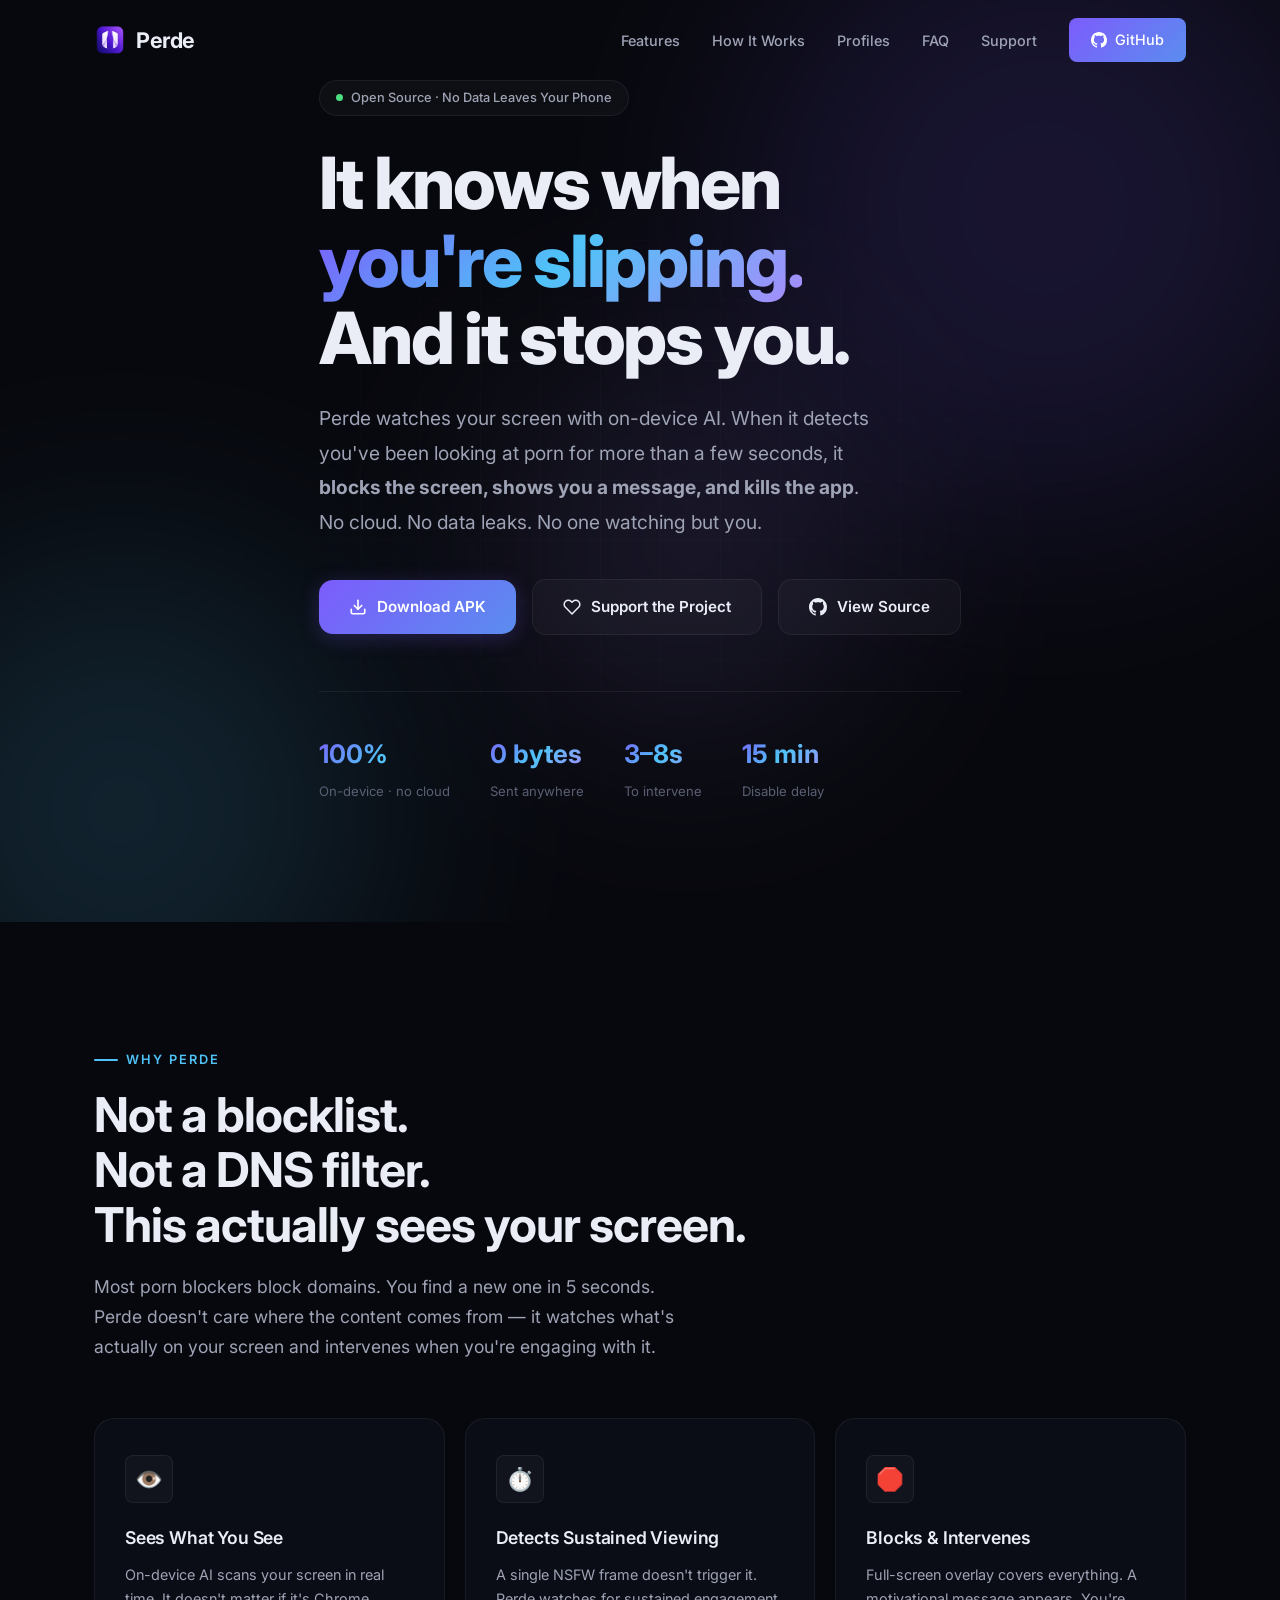
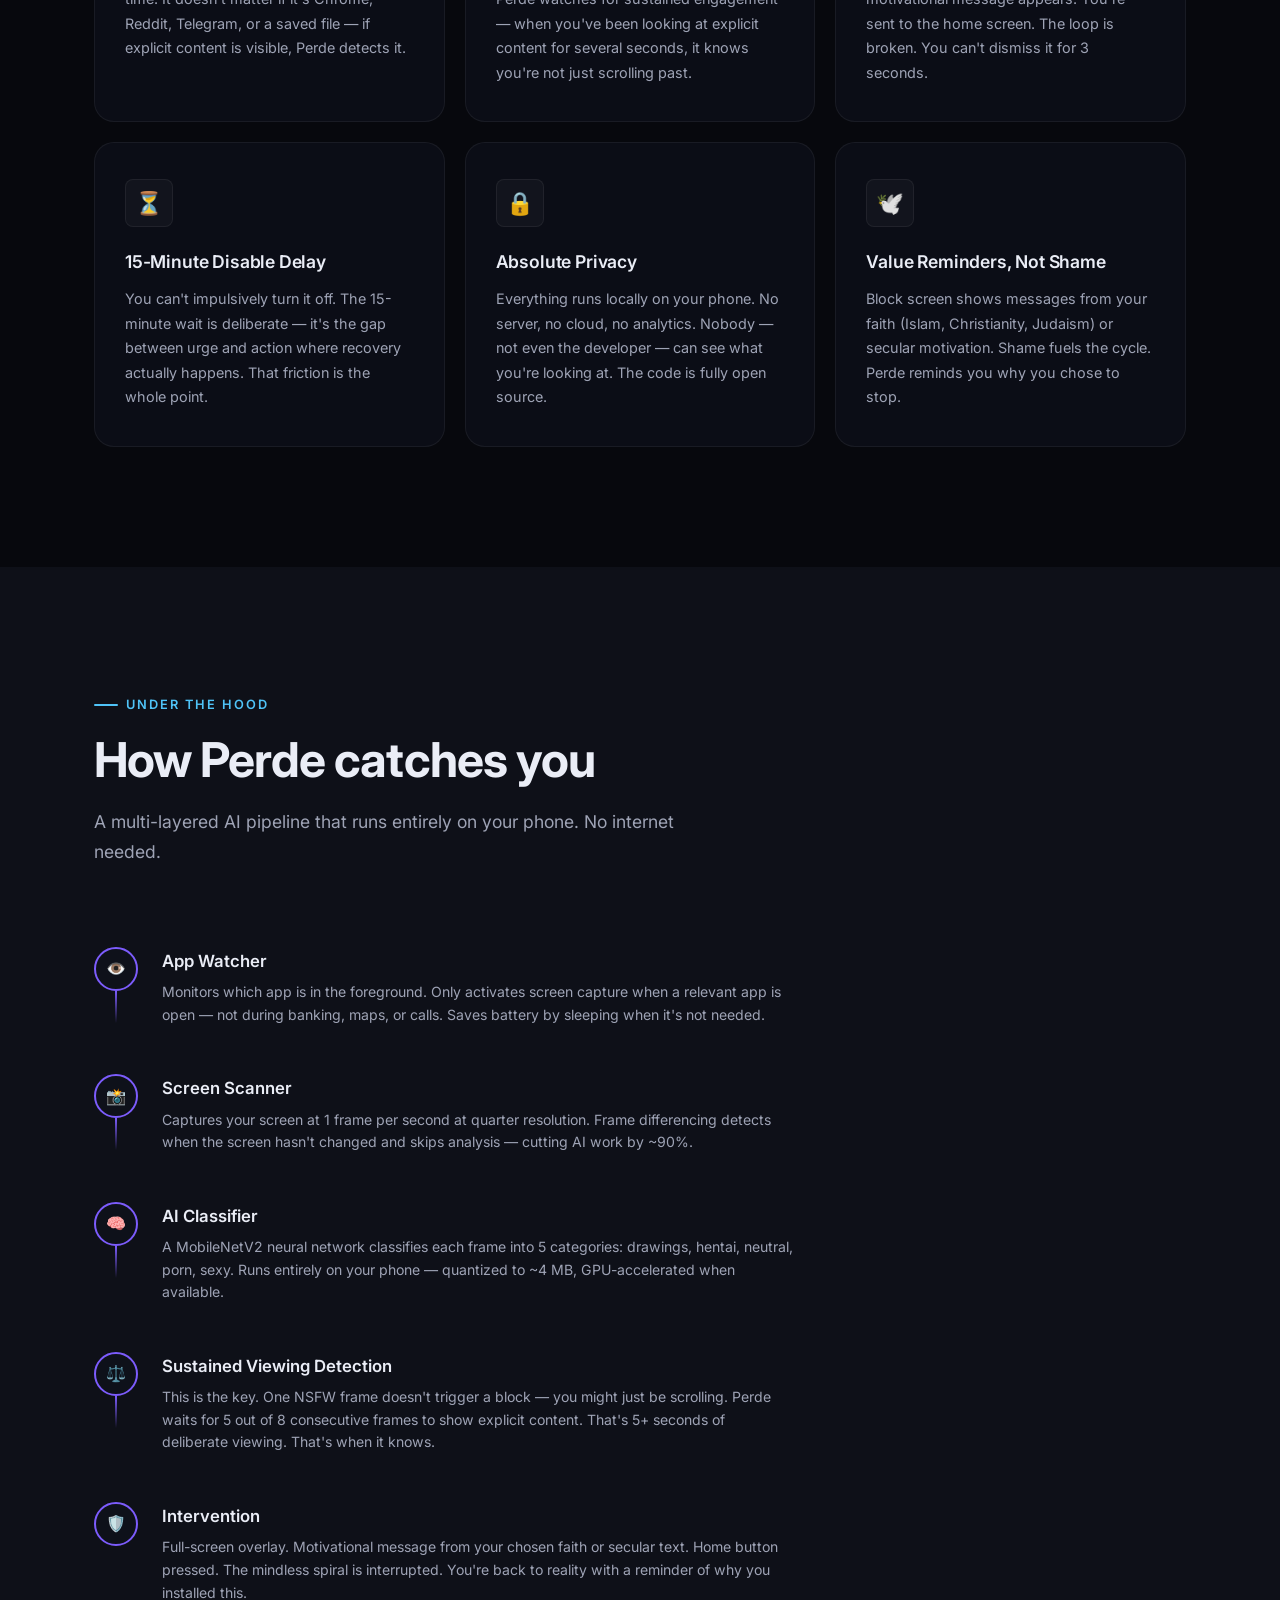
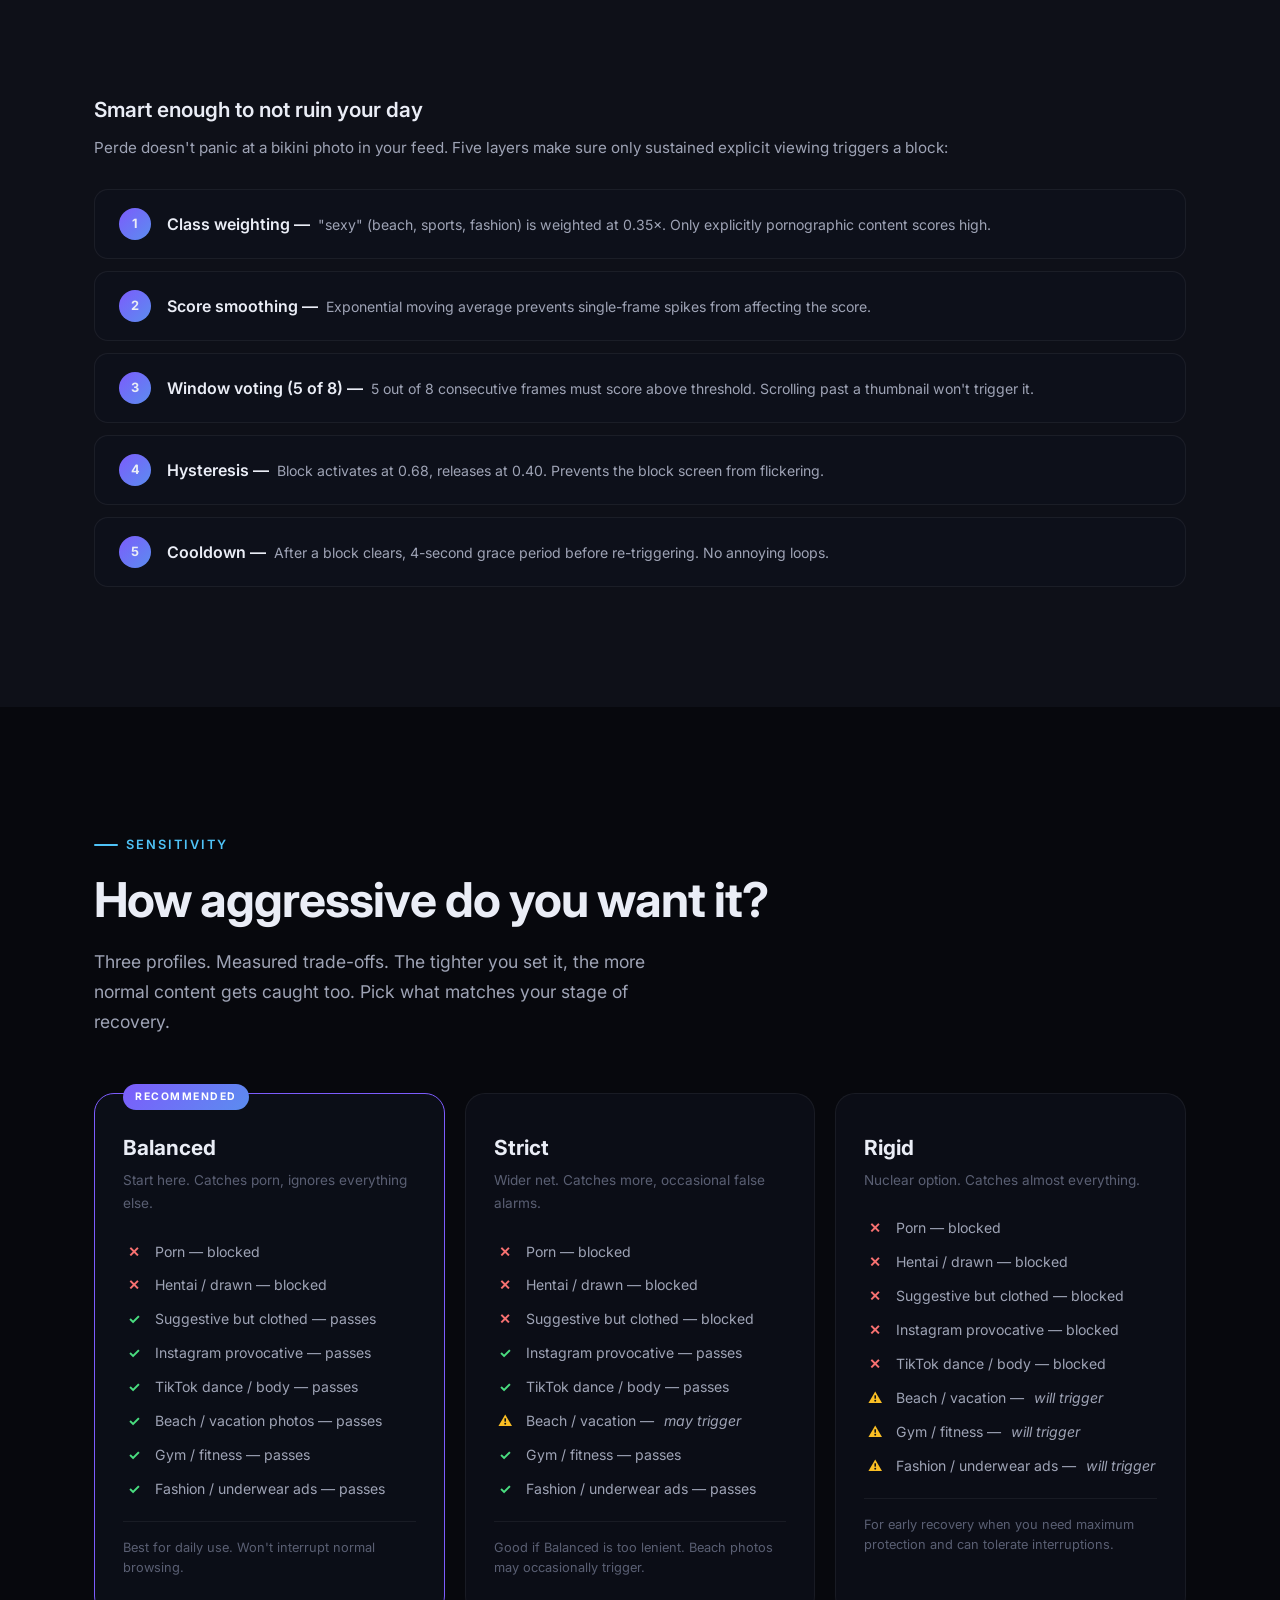
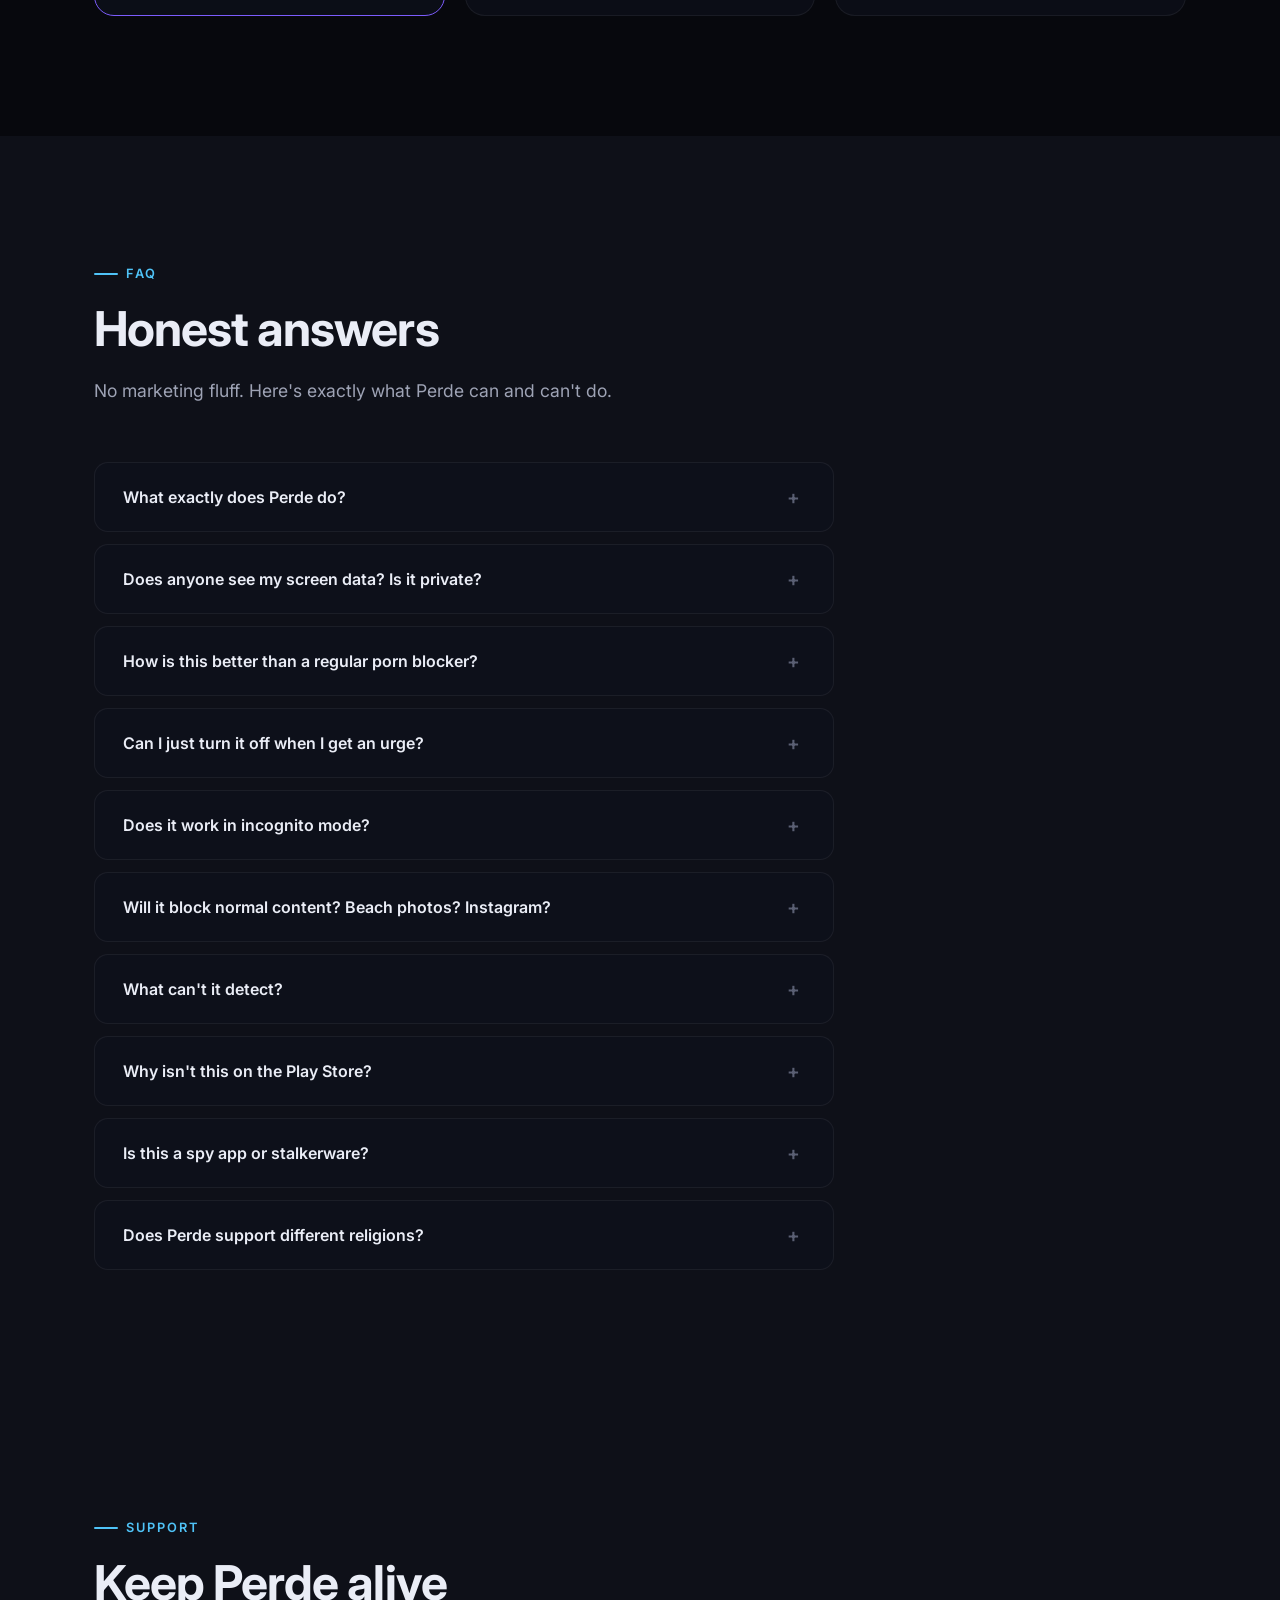
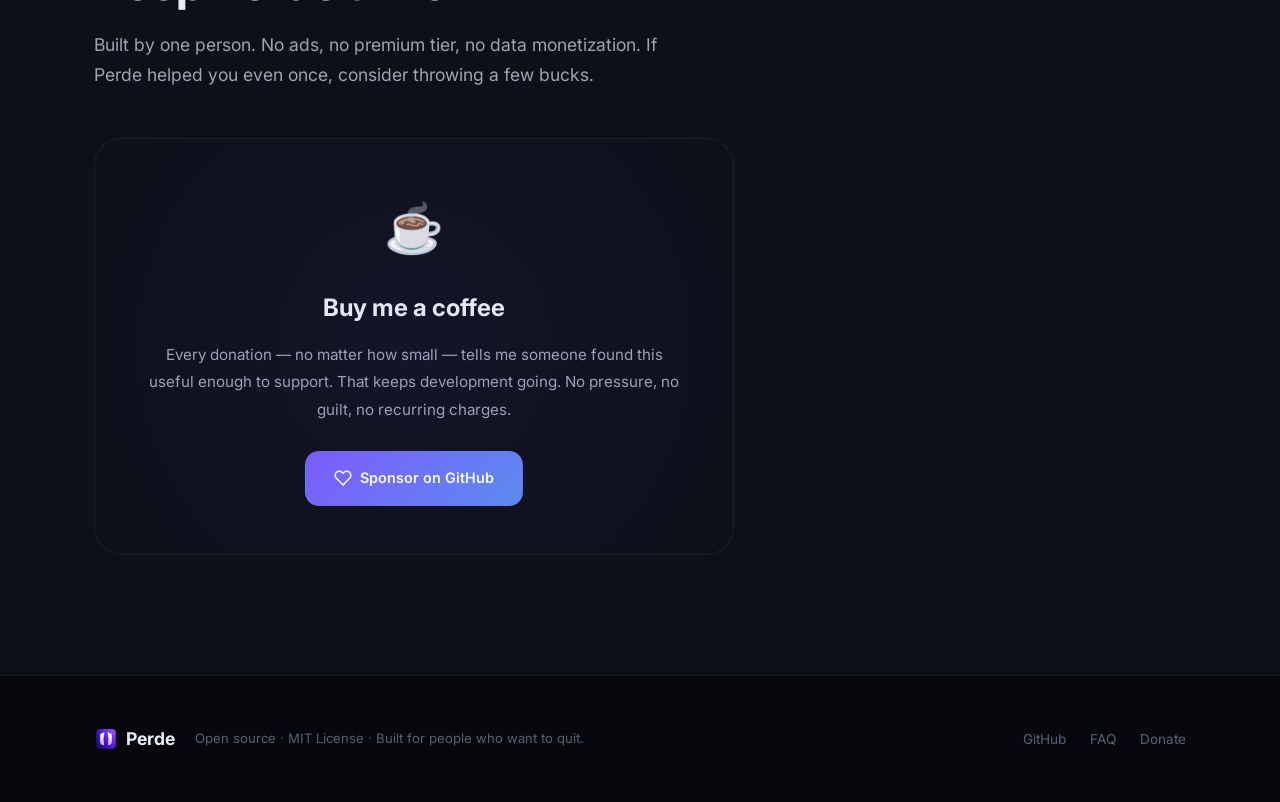
==== index.html @ 219389d6 "Add official Perde icon to navbar, footer, favicon and social cards" ====
<!DOCTYPE html>
<html lang="en">
<head>
  <meta charset="UTF-8">
  <meta name="viewport" content="width=device-width, initial-scale=1.0">

  <!-- SEO -->
  <title>Perde — AI-Powered Anti-Gooner App for Android | Break the Cycle</title>
  <meta name="description" content="Perde is an open-source Android app that uses on-device AI to detect when you're watching porn and intervenes in real time. It scans your screen, recognizes NSFW content, and blocks it before you spiral. No data leaves your phone. Built for people who actually want to quit.">
  <meta name="keywords" content="anti gooner app, stop watching porn, porn addiction app android, nofap app, quit porn app, anti porn android, porn blocker AI, gooning prevention, break porn addiction, porn recovery app, stop jerking off app, on-device nsfw detection, porn addiction help, compulsive porn use, nofap tools, porn free, anti fap app, dopamine detox porn">
  <meta name="author" content="Perde">
  <meta name="robots" content="index, follow">
  <link rel="canonical" href="https://crucio4.github.io/perde-web/">

  <!-- Open Graph -->
  <meta property="og:type" content="website">
  <meta property="og:title" content="Perde — AI That Catches You Watching Porn and Stops You">
  <meta property="og:description" content="Open-source Android app that scans your screen with on-device AI. When it detects you've been looking at NSFW content, it blocks the screen and snaps you out of it. No data leaves your phone.">
  <meta property="og:url" content="https://crucio4.github.io/perde-web/">
  <meta property="og:site_name" content="Perde">
  <meta property="og:locale" content="en_US">
  <meta property="og:image" content="https://crucio4.github.io/perde-web/assets/perde_icon.png">

  <!-- Twitter Card -->
  <meta name="twitter:card" content="summary_large_image">
  <meta name="twitter:title" content="Perde — AI-Powered Anti-Gooner App for Android">
  <meta name="twitter:description" content="Scans your screen with on-device AI. Detects NSFW content. Blocks it. Snaps you out of it. No data leaves your phone. Open source.">
  <meta name="twitter:image" content="https://crucio4.github.io/perde-web/assets/perde_icon.png">

  <!-- Fonts -->
  <link rel="preconnect" href="https://fonts.googleapis.com">
  <link rel="preconnect" href="https://fonts.gstatic.com" crossorigin>
  <link href="https://fonts.googleapis.com/css2?family=Inter:wght@400;500;600;700;800&display=swap" rel="stylesheet">

  <!-- Styles -->
  <link rel="stylesheet" href="styles.css">

  <!-- Favicon -->
  <link rel="icon" href="favicon.png" type="image/png">

  <!-- Schema.org JSON-LD: SoftwareApplication -->
  <script type="application/ld+json">
  {
    "@context": "https://schema.org",
    "@type": "SoftwareApplication",
    "name": "Perde",
    "alternateName": "Perde Anti-Gooner",
    "description": "An open-source Android app designed to help people break compulsive porn habits. Perde uses on-device AI (TFLite MobileNetV2) to continuously scan the screen. When it detects that the user has been watching explicit content for more than a few seconds, it throws a full-screen overlay with a motivational message and forces the app closed. All processing is local — no data ever leaves the device. Built for the NoFap and porn recovery community.",
    "applicationCategory": "HealthApplication",
    "applicationSubCategory": "Addiction Recovery",
    "operatingSystem": "Android",
    "offers": {
      "@type": "Offer",
      "price": "0",
      "priceCurrency": "USD"
    },
    "softwareVersion": "1.0",
    "author": {
      "@type": "Person",
      "name": "Berke"
    },
    "license": "https://opensource.org/licenses/MIT",
    "url": "https://crucio4.github.io/perde-web/",
    "downloadUrl": "https://github.com/crucio4/perde-web/releases",
    "featureList": [
      "On-device NSFW detection using TFLite MobileNetV2 — no internet required",
      "Detects sustained porn viewing and intervenes with full-screen block overlay",
      "15-minute disable delay prevents impulsive deactivation",
      "5-layer false positive prevention — normal browsing is never interrupted",
      "3 sensitivity profiles: Balanced, Strict, Rigid",
      "Motivational block screen messages: Islam, Christianity, Judaism, Secular, or custom",
      "Works across all apps — browsers, Reddit, Telegram, gallery, social media",
      "Black frame detection catches incognito/private browsing attempts",
      "Battery-optimized: frame differencing, adaptive sampling, foreground-only capture",
      "Fully open source — no tracking, no cloud, no subscriptions"
    ]
  }
  </script>

  <!-- Schema.org JSON-LD: FAQPage -->
  <script type="application/ld+json">
  {
    "@context": "https://schema.org",
    "@type": "FAQPage",
    "mainEntity": [
      {
        "@type": "Question",
        "name": "What is Perde and how does it help with porn addiction?",
        "acceptedAnswer": {
          "@type": "Answer",
          "text": "Perde is an Android app that uses on-device AI to scan your screen in real time. When it detects that you've been looking at explicit content for several seconds, it understands you're engaging with porn, throws a full-screen overlay with a motivational message, and forces you back to the home screen. It's designed to break the autopilot loop — the moment between the urge and the act — by creating real friction. It won't stop you if you're determined, but it interrupts the mindless spiral."
        }
      },
      {
        "@type": "Question",
        "name": "Does Perde send my data to a server or the cloud?",
        "acceptedAnswer": {
          "@type": "Answer",
          "text": "No. All AI processing runs locally on your device using TensorFlow Lite. Perde has no server, no analytics, no network calls, and no cloud backend. Your screen content is analyzed and discarded on-device. Nobody — not even the developer — can see what you're looking at. The source code is fully open for verification."
        }
      },
      {
        "@type": "Question",
        "name": "How is Perde different from regular porn blockers?",
        "acceptedAnswer": {
          "@type": "Answer",
          "text": "Regular porn blockers use domain lists — they block known porn sites. Perde doesn't care where the content comes from. It watches your actual screen using AI and detects explicit content visually. This means it catches porn on Reddit, Twitter, Telegram, gallery apps, random websites, and even saved files. Blocklist-based tools always have gaps. Perde sees what you see."
        }
      },
      {
        "@type": "Question",
        "name": "Can I just turn Perde off when I get an urge?",
        "acceptedAnswer": {
          "@type": "Answer",
          "text": "Not instantly. Perde has a built-in 15-minute disable delay. When you hit 'stop', nothing happens for 15 minutes. That's the whole point — the gap between impulse and action is where recovery happens. You can always use adb uninstall from a computer, but that requires a cable and effort. Perde isn't a cage; it's speed bumps on a road you're choosing not to drive down."
        }
      },
      {
        "@type": "Question",
        "name": "Does Perde work in incognito or private browsing?",
        "acceptedAnswer": {
          "@type": "Answer",
          "text": "Partially. Incognito mode uses FLAG_SECURE which blocks screen capture, making the screen appear black to Perde. However, Perde has backup layers: black frame detection treats consecutive black frames as suspicious activity, the accessibility service reads the URL bar text even in incognito, and you can set up Private DNS for system-wide domain filtering."
        }
      },
      {
        "@type": "Question",
        "name": "Will Perde drain my phone battery?",
        "acceptedAnswer": {
          "@type": "Answer",
          "text": "No. Perde only scans when a monitored app is in the foreground. Frame differencing skips analysis when the screen hasn't changed (about 90% of the time during normal use). Adaptive sampling drops from 1 fps to 0.33 fps during calm browsing. The quantized AI model is only 4-5 MB and uses GPU acceleration when available."
        }
      },
      {
        "@type": "Question",
        "name": "Does Perde support religious motivation messages?",
        "acceptedAnswer": {
          "@type": "Answer",
          "text": "Yes. When Perde blocks your screen, it shows a motivational message from your chosen profile: Islam (Quran with Arabic original), Christianity (Scripture with Greek/Hebrew original), Judaism (Tanakh with Hebrew original), Secular (evidence-based motivational text), or Custom (your own messages). Messages are value reminders, not shame-based — research shows shame actually fuels the cycle."
        }
      },
      {
        "@type": "Question",
        "name": "Why isn't Perde on the Google Play Store?",
        "acceptedAnswer": {
          "@type": "Answer",
          "text": "Perde uses accessibility services, screen overlay permissions, and a disable delay — all of which conflict with Play Store policies around stalkerware prevention. The irony is that the same features that make Perde effective are the ones Google doesn't allow. It's distributed as a sideloaded APK through GitHub."
        }
      },
      {
        "@type": "Question",
        "name": "Is Perde the same as a parental control or spy app?",
        "acceptedAnswer": {
          "@type": "Answer",
          "text": "No. Perde is self-installed, self-configured, and sends data to nobody. You install it on your own phone for yourself. There is no remote monitoring, no accountability partner dashboard, no reports sent anywhere. The permanent notification and absence of a stealth mode are deliberate design choices that separate it from stalkerware."
        }
      }
    ]
  }
  </script>
</head>
<body>

  <!-- ============ NAVIGATION ============ -->
  <nav class="nav" id="navbar">
    <div class="container nav-inner">
      <a href="#" class="nav-logo">
        <img src="assets/perde_icon.png" alt="Perde Logo" class="logo-img">
        Perde
      </a>
      <ul class="nav-links" id="navLinks">
        <li><a href="#features">Features</a></li>
        <li><a href="#how-it-works">How It Works</a></li>
        <li><a href="#profiles">Profiles</a></li>
        <li><a href="#faq">FAQ</a></li>
        <li><a href="#support">Support</a></li>
        <li><a href="https://github.com/crucio4/perde-web" target="_blank" rel="noopener" class="nav-cta">
          <svg width="16" height="16" viewBox="0 0 16 16" fill="currentColor"><path d="M8 0C3.58 0 0 3.58 0 8c0 3.54 2.29 6.53 5.47 7.59.4.07.55-.17.55-.38 0-.19-.01-.82-.01-1.49-2.01.37-2.53-.49-2.69-.94-.09-.23-.48-.94-.82-1.13-.28-.15-.68-.52-.01-.53.63-.01 1.08.58 1.23.82.72 1.21 1.87.87 2.33.66.07-.52.28-.87.51-1.07-1.78-.2-3.64-.89-3.64-3.95 0-.87.31-1.59.82-2.15-.08-.2-.36-1.02.08-2.12 0 0 .67-.21 2.2.82.64-.18 1.32-.27 2-.27.68 0 1.36.09 2 .27 1.53-1.04 2.2-.82 2.2-.82.44 1.1.16 1.92.08 2.12.51.56.82 1.27.82 2.15 0 3.07-1.87 3.75-3.65 3.95.29.25.54.73.54 1.48 0 1.07-.01 1.93-.01 2.2 0 .21.15.46.55.38A8.013 8.013 0 0016 8c0-4.42-3.58-8-8-8z"/></svg>
          GitHub
        </a></li>
      </ul>
      <button class="nav-toggle" id="navToggle" aria-label="Toggle navigation">
        <span></span><span></span><span></span>
      </button>
    </div>
  </nav>

  <!-- ============ HERO ============ -->
  <section class="hero section" id="hero">
    <!-- Animated background -->
    <div class="hero-bg" aria-hidden="true">
      <div class="orb orb-1"></div>
      <div class="orb orb-2"></div>
      <div class="orb orb-3"></div>
    </div>
    <div class="hero-grid" aria-hidden="true"></div>

    <div class="container hero-content">
      <div class="hero-badge">
        <span class="dot"></span>
        Open Source · No Data Leaves Your Phone
      </div>

      <h1>
        It knows when<br>
        <span class="gradient-text">you're slipping.</span><br>
        And it stops you.
      </h1>

      <p class="hero-description">
        Perde watches your screen with on-device AI. When it detects you've been looking at porn for more than a few seconds, it <strong>blocks the screen, shows you a message, and kills the app</strong>. No cloud. No data leaks. No one watching but you.
      </p>

      <div class="hero-actions">
        <a href="https://github.com/crucio4/perde-web/releases" class="btn btn-primary" id="download-btn">
          <svg width="18" height="18" viewBox="0 0 24 24" fill="none" stroke="currentColor" stroke-width="2.2" stroke-linecap="round" stroke-linejoin="round"><path d="M21 15v4a2 2 0 0 1-2 2H5a2 2 0 0 1-2-2v-4"/><polyline points="7 10 12 15 17 10"/><line x1="12" y1="15" x2="12" y2="3"/></svg>
          Download APK
        </a>
        <a href="#support" class="btn btn-secondary" id="support-hero-btn">
          <svg width="18" height="18" viewBox="0 0 24 24" fill="none" stroke="currentColor" stroke-width="2" stroke-linecap="round" stroke-linejoin="round"><path d="M20.84 4.61a5.5 5.5 0 0 0-7.78 0L12 5.67l-1.06-1.06a5.5 5.5 0 0 0-7.78 7.78l1.06 1.06L12 21.23l7.78-7.78 1.06-1.06a5.5 5.5 0 0 0 0-7.78z"/></svg>
          Support the Project
        </a>
        <a href="https://github.com/crucio4/perde-web" target="_blank" rel="noopener" class="btn btn-secondary">
          <svg width="18" height="18" viewBox="0 0 16 16" fill="currentColor"><path d="M8 0C3.58 0 0 3.58 0 8c0 3.54 2.29 6.53 5.47 7.59.4.07.55-.17.55-.38 0-.19-.01-.82-.01-1.49-2.01.37-2.53-.49-2.69-.94-.09-.23-.48-.94-.82-1.13-.28-.15-.68-.52-.01-.53.63-.01 1.08.58 1.23.82.72 1.21 1.87.87 2.33.66.07-.52.28-.87.51-1.07-1.78-.2-3.64-.89-3.64-3.95 0-.87.31-1.59.82-2.15-.08-.2-.36-1.02.08-2.12 0 0 .67-.21 2.2.82.64-.18 1.32-.27 2-.27.68 0 1.36.09 2 .27 1.53-1.04 2.2-.82 2.2-.82.44 1.1.16 1.92.08 2.12.51.56.82 1.27.82 2.15 0 3.07-1.87 3.75-3.65 3.95.29.25.54.73.54 1.48 0 1.07-.01 1.93-.01 2.2 0 .21.15.46.55.38A8.013 8.013 0 0016 8c0-4.42-3.58-8-8-8z"/></svg>
          View Source
        </a>
      </div>

      <div class="hero-stats">
        <div class="hero-stat">
          <div class="stat-value">100%</div>
          <div class="stat-label">On-device · no cloud</div>
        </div>
        <div class="hero-stat">
          <div class="stat-value">0 bytes</div>
          <div class="stat-label">Sent anywhere</div>
        </div>
        <div class="hero-stat">
          <div class="stat-value">3–8s</div>
          <div class="stat-label">To intervene</div>
        </div>
        <div class="hero-stat">
          <div class="stat-value">15 min</div>
          <div class="stat-label">Disable delay</div>
        </div>
      </div>
    </div>
  </section>

  <!-- ============ FEATURES ============ -->
  <section class="section" id="features">
    <div class="container">
      <span class="section-label reveal">Why Perde</span>
      <h2 class="section-title reveal">Not a blocklist.<br>Not a DNS filter.<br>This actually sees your screen.</h2>
      <p class="section-subtitle reveal">Most porn blockers block domains. You find a new one in 5 seconds. Perde doesn't care where the content comes from — it watches what's actually on your screen and intervenes when you're engaging with it.</p>

      <div class="features-grid reveal-stagger">
        <div class="feature-card reveal" style="--i:0">
          <div class="feature-icon">👁️</div>
          <h3>Sees What You See</h3>
          <p>On-device AI scans your screen in real time. It doesn't matter if it's Chrome, Reddit, Telegram, or a saved file — if explicit content is visible, Perde detects it.</p>
        </div>

        <div class="feature-card reveal" style="--i:1">
          <div class="feature-icon">⏱️</div>
          <h3>Detects Sustained Viewing</h3>
          <p>A single NSFW frame doesn't trigger it. Perde watches for sustained engagement — when you've been looking at explicit content for several seconds, it knows you're not just scrolling past.</p>
        </div>

        <div class="feature-card reveal" style="--i:2">
          <div class="feature-icon">🛑</div>
          <h3>Blocks & Intervenes</h3>
          <p>Full-screen overlay covers everything. A motivational message appears. You're sent to the home screen. The loop is broken. You can't dismiss it for 3 seconds.</p>
        </div>

        <div class="feature-card reveal" style="--i:3">
          <div class="feature-icon">⏳</div>
          <h3>15-Minute Disable Delay</h3>
          <p>You can't impulsively turn it off. The 15-minute wait is deliberate — it's the gap between urge and action where recovery actually happens. That friction is the whole point.</p>
        </div>

        <div class="feature-card reveal" style="--i:4">
          <div class="feature-icon">🔒</div>
          <h3>Absolute Privacy</h3>
          <p>Everything runs locally on your phone. No server, no cloud, no analytics. Nobody — not even the developer — can see what you're looking at. The code is fully open source.</p>
        </div>

        <div class="feature-card reveal" style="--i:5">
          <div class="feature-icon">🕊️</div>
          <h3>Value Reminders, Not Shame</h3>
          <p>Block screen shows messages from your faith (Islam, Christianity, Judaism) or secular motivation. Shame fuels the cycle. Perde reminds you why you chose to stop.</p>
        </div>
      </div>
    </div>
  </section>

  <!-- ============ HOW IT WORKS ============ -->
  <section class="section how-it-works" id="how-it-works">
    <div class="container">
      <span class="section-label reveal">Under the Hood</span>
      <h2 class="section-title reveal">How Perde catches you</h2>
      <p class="section-subtitle reveal">A multi-layered AI pipeline that runs entirely on your phone. No internet needed.</p>

      <div class="architecture-flow">
        <div class="flow-step reveal" style="--i:0">
          <div class="flow-step-indicator">
            <div class="flow-step-dot">👁️</div>
          </div>
          <div class="flow-step-content">
            <h3>App Watcher</h3>
            <p>Monitors which app is in the foreground. Only activates screen capture when a relevant app is open — not during banking, maps, or calls. Saves battery by sleeping when it's not needed.</p>
          </div>
        </div>

        <div class="flow-step reveal" style="--i:1">
          <div class="flow-step-indicator">
            <div class="flow-step-dot">📸</div>
          </div>
          <div class="flow-step-content">
            <h3>Screen Scanner</h3>
            <p>Captures your screen at 1 frame per second at quarter resolution. Frame differencing detects when the screen hasn't changed and skips analysis — cutting AI work by ~90%.</p>
          </div>
        </div>

        <div class="flow-step reveal" style="--i:2">
          <div class="flow-step-indicator">
            <div class="flow-step-dot">🧠</div>
          </div>
          <div class="flow-step-content">
            <h3>AI Classifier</h3>
            <p>A MobileNetV2 neural network classifies each frame into 5 categories: drawings, hentai, neutral, porn, sexy. Runs entirely on your phone — quantized to ~4 MB, GPU-accelerated when available.</p>
          </div>
        </div>

        <div class="flow-step reveal" style="--i:3">
          <div class="flow-step-indicator">
            <div class="flow-step-dot">⚖️</div>
          </div>
          <div class="flow-step-content">
            <h3>Sustained Viewing Detection</h3>
            <p>This is the key. One NSFW frame doesn't trigger a block — you might just be scrolling. Perde waits for 5 out of 8 consecutive frames to show explicit content. That's 5+ seconds of deliberate viewing. That's when it knows.</p>
          </div>
        </div>

        <div class="flow-step reveal" style="--i:4">
          <div class="flow-step-indicator">
            <div class="flow-step-dot">🛡️</div>
          </div>
          <div class="flow-step-content">
            <h3>Intervention</h3>
            <p>Full-screen overlay. Motivational message from your chosen faith or secular text. Home button pressed. The mindless spiral is interrupted. You're back to reality with a reminder of why you installed this.</p>
          </div>
        </div>
      </div>

      <!-- False positive layers -->
      <div class="fp-layers reveal">
        <h3>Smart enough to not ruin your day</h3>
        <p>Perde doesn't panic at a bikini photo in your feed. Five layers make sure only sustained explicit viewing triggers a block:</p>

        <div class="fp-layer-list">
          <div class="fp-layer-item reveal" style="--i:0">
            <div class="fp-layer-num">1</div>
            <div class="fp-layer-text">
              <strong>Class weighting —</strong>
              <span>"sexy" (beach, sports, fashion) is weighted at 0.35×. Only explicitly pornographic content scores high.</span>
            </div>
          </div>
          <div class="fp-layer-item reveal" style="--i:1">
            <div class="fp-layer-num">2</div>
            <div class="fp-layer-text">
              <strong>Score smoothing —</strong>
              <span>Exponential moving average prevents single-frame spikes from affecting the score.</span>
            </div>
          </div>
          <div class="fp-layer-item reveal" style="--i:2">
            <div class="fp-layer-num">3</div>
            <div class="fp-layer-text">
              <strong>Window voting (5 of 8) —</strong>
              <span>5 out of 8 consecutive frames must score above threshold. Scrolling past a thumbnail won't trigger it.</span>
            </div>
          </div>
          <div class="fp-layer-item reveal" style="--i:3">
            <div class="fp-layer-num">4</div>
            <div class="fp-layer-text">
              <strong>Hysteresis —</strong>
              <span>Block activates at 0.68, releases at 0.40. Prevents the block screen from flickering.</span>
            </div>
          </div>
          <div class="fp-layer-item reveal" style="--i:4">
            <div class="fp-layer-num">5</div>
            <div class="fp-layer-text">
              <strong>Cooldown —</strong>
              <span>After a block clears, 4-second grace period before re-triggering. No annoying loops.</span>
            </div>
          </div>
        </div>
      </div>
    </div>
  </section>

  <!-- ============ SENSITIVITY PROFILES ============ -->
  <section class="section" id="profiles">
    <div class="container">
      <span class="section-label reveal">Sensitivity</span>
      <h2 class="section-title reveal">How aggressive do you want it?</h2>
      <p class="section-subtitle reveal">Three profiles. Measured trade-offs. The tighter you set it, the more normal content gets caught too. Pick what matches your stage of recovery.</p>

      <div class="profiles-grid reveal-stagger">
        <!-- Balanced -->
        <div class="profile-card recommended reveal" style="--i:0">
          <div class="profile-name">Balanced</div>
          <div class="profile-desc">Start here. Catches porn, ignores everything else.</div>
          <ul class="profile-list">
            <li><span class="icon-block">✕</span> Porn — blocked</li>
            <li><span class="icon-block">✕</span> Hentai / drawn — blocked</li>
            <li><span class="icon-pass">✓</span> Suggestive but clothed — passes</li>
            <li><span class="icon-pass">✓</span> Instagram provocative — passes</li>
            <li><span class="icon-pass">✓</span> TikTok dance / body — passes</li>
            <li><span class="icon-pass">✓</span> Beach / vacation photos — passes</li>
            <li><span class="icon-pass">✓</span> Gym / fitness — passes</li>
            <li><span class="icon-pass">✓</span> Fashion / underwear ads — passes</li>
          </ul>
          <div class="profile-note">Best for daily use. Won't interrupt normal browsing.</div>
        </div>

        <!-- Strict -->
        <div class="profile-card reveal" style="--i:1">
          <div class="profile-name">Strict</div>
          <div class="profile-desc">Wider net. Catches more, occasional false alarms.</div>
          <ul class="profile-list">
            <li><span class="icon-block">✕</span> Porn — blocked</li>
            <li><span class="icon-block">✕</span> Hentai / drawn — blocked</li>
            <li><span class="icon-block">✕</span> Suggestive but clothed — blocked</li>
            <li><span class="icon-pass">✓</span> Instagram provocative — passes</li>
            <li><span class="icon-pass">✓</span> TikTok dance / body — passes</li>
            <li><span class="icon-fp">⚠</span> Beach / vacation — <em>may trigger</em></li>
            <li><span class="icon-pass">✓</span> Gym / fitness — passes</li>
            <li><span class="icon-pass">✓</span> Fashion / underwear ads — passes</li>
          </ul>
          <div class="profile-note">Good if Balanced is too lenient. Beach photos may occasionally trigger.</div>
        </div>

        <!-- Rigid -->
        <div class="profile-card reveal" style="--i:2">
          <div class="profile-name">Rigid</div>
          <div class="profile-desc">Nuclear option. Catches almost everything.</div>
          <ul class="profile-list">
            <li><span class="icon-block">✕</span> Porn — blocked</li>
            <li><span class="icon-block">✕</span> Hentai / drawn — blocked</li>
            <li><span class="icon-block">✕</span> Suggestive but clothed — blocked</li>
            <li><span class="icon-block">✕</span> Instagram provocative — blocked</li>
            <li><span class="icon-block">✕</span> TikTok dance / body — blocked</li>
            <li><span class="icon-fp">⚠</span> Beach / vacation — <em>will trigger</em></li>
            <li><span class="icon-fp">⚠</span> Gym / fitness — <em>will trigger</em></li>
            <li><span class="icon-fp">⚠</span> Fashion / underwear ads — <em>will trigger</em></li>
          </ul>
          <div class="profile-note">For early recovery when you need maximum protection and can tolerate interruptions.</div>
        </div>
      </div>
    </div>
  </section>

  <!-- ============ FAQ ============ -->
  <section class="section how-it-works" id="faq">
    <div class="container">
      <span class="section-label reveal">FAQ</span>
      <h2 class="section-title reveal">Honest answers</h2>
      <p class="section-subtitle reveal">No marketing fluff. Here's exactly what Perde can and can't do.</p>

      <div class="faq-list">
        <div class="faq-item reveal" style="--i:0">
          <button class="faq-question" id="faq-q-1" aria-expanded="false" aria-controls="faq-a-1">
            What exactly does Perde do?
            <span class="faq-icon">+</span>
          </button>
          <div class="faq-answer" id="faq-a-1" role="region" aria-labelledby="faq-q-1">
            <div class="faq-answer-inner">
              Perde is an anti-gooner app. It runs in the background on your Android phone and scans your screen using on-device AI. When it detects that you've been looking at explicit content for more than a few seconds — meaning you're not just scrolling past a thumbnail but actually watching porn — it throws a full-screen overlay with a motivational message, kills the app, and sends you to the home screen. It's built for people who genuinely want to break a compulsive porn habit.
            </div>
          </div>
        </div>

        <div class="faq-item reveal" style="--i:1">
          <button class="faq-question" id="faq-q-2" aria-expanded="false" aria-controls="faq-a-2">
            Does anyone see my screen data? Is it private?
            <span class="faq-icon">+</span>
          </button>
          <div class="faq-answer" id="faq-a-2" role="region" aria-labelledby="faq-q-2">
            <div class="faq-answer-inner">
              Completely private. All AI processing runs locally on your phone using TensorFlow Lite. There is no server, no cloud, no analytics, and no accountability partner dashboard. Nobody — including the developer — can see what you're looking at. Your screen data is analyzed and immediately discarded. The source code is open — you can verify this yourself.
            </div>
          </div>
        </div>

        <div class="faq-item reveal" style="--i:2">
          <button class="faq-question" id="faq-q-3" aria-expanded="false" aria-controls="faq-a-3">
            How is this better than a regular porn blocker?
            <span class="faq-icon">+</span>
          </button>
          <div class="faq-answer" id="faq-a-3" role="region" aria-labelledby="faq-q-3">
            <div class="faq-answer-inner">
              Regular porn blockers maintain lists of known domains. You find a new site, and it's not on the list. You use Reddit, Twitter, or Telegram — where explicit and normal content coexist. Blocklists can't handle that.<br><br>
              Perde doesn't care about domains. It <em>sees</em> what's on your screen. It works on every app — browsers, social media, messaging apps, gallery, file managers. If explicit content is visible on your screen for several seconds, Perde detects it and intervenes.
            </div>
          </div>
        </div>

        <div class="faq-item reveal" style="--i:3">
          <button class="faq-question" id="faq-q-4" aria-expanded="false" aria-controls="faq-a-4">
            Can I just turn it off when I get an urge?
            <span class="faq-icon">+</span>
          </button>
          <div class="faq-answer" id="faq-a-4" role="region" aria-labelledby="faq-q-4">
            <div class="faq-answer-inner">
              Not instantly. There's a built-in 15-minute disable delay. When you tap "stop," nothing happens for 15 minutes. That gap is the entire point — urges peak and fade within minutes. By the time it unlocks, you usually don't want to anymore.<br><br>
              You <em>can</em> always use <code>adb uninstall</code> from a computer with a USB cable. But Perde isn't a cage — it's deliberate friction. The 15 minutes, the cable, the effort. Each step is a moment to reconsider. That's enough for most people.
            </div>
          </div>
        </div>

        <div class="faq-item reveal" style="--i:4">
          <button class="faq-question" id="faq-q-5" aria-expanded="false" aria-controls="faq-a-5">
            Does it work in incognito mode?
            <span class="faq-icon">+</span>
          </button>
          <div class="faq-answer" id="faq-a-5" role="region" aria-labelledby="faq-q-5">
            <div class="faq-answer-inner">
              Partially. Incognito mode uses FLAG_SECURE, which blocks screen capture — Perde sees only black frames. But it has three backup layers:<br><br>
              <strong>Black frame detection:</strong> Treats consecutive black frames as suspicious. 4 black frames in a row = block.<br>
              <strong>Accessibility URL monitoring:</strong> Reads the address bar text even in incognito — so it can catch known explicit domains.<br>
              <strong>Private DNS:</strong> System-wide domain filtering that incognito can't bypass.<br><br>
              These layers don't tell Perde <em>what</em> you're looking at, but they know <em>that</em> you're trying to hide it.
            </div>
          </div>
        </div>

        <div class="faq-item reveal" style="--i:5">
          <button class="faq-question" id="faq-q-6" aria-expanded="false" aria-controls="faq-a-6">
            Will it block normal content? Beach photos? Instagram?
            <span class="faq-icon">+</span>
          </button>
          <div class="faq-answer" id="faq-a-6" role="region" aria-labelledby="faq-q-6">
            <div class="faq-answer-inner">
              On the Balanced profile — almost never. Perde has five layers of false positive prevention specifically to avoid this. A single provocative photo while scrolling won't trigger it. It needs sustained explicit content across multiple seconds.<br><br>
              On Strict, beach photos may occasionally trigger. On Rigid, expect interruptions with fitness and fashion content too. The trade-off is explicit: more coverage = more false alarms. Pick the profile that matches your tolerance.
            </div>
          </div>
        </div>

        <div class="faq-item reveal" style="--i:6">
          <button class="faq-question" id="faq-q-7" aria-expanded="false" aria-controls="faq-a-7">
            What can't it detect?
            <span class="faq-icon">+</span>
          </button>
          <div class="faq-answer" id="faq-a-7" role="region" aria-labelledby="faq-q-7">
            <div class="faq-answer-inner">
              Perde sees pixels. It can't read text (erotic stories, sexting, chat), hear audio (video sound), or see through FLAG_SECURE (incognito) without backup layers. It also can't tell the difference between a provocative Instagram post and a beach vacation photo — both look the same to the AI. If you need text detection, that's a different problem Perde doesn't solve.
            </div>
          </div>
        </div>

        <div class="faq-item reveal" style="--i:7">
          <button class="faq-question" id="faq-q-8" aria-expanded="false" aria-controls="faq-a-8">
            Why isn't this on the Play Store?
            <span class="faq-icon">+</span>
          </button>
          <div class="faq-answer" id="faq-a-8" role="region" aria-labelledby="faq-q-8">
            <div class="faq-answer-inner">
              Because the features that make Perde effective are exactly the ones Google bans. Screen overlay, accessibility services, disable delay — Play Store flags these as stalkerware behavior. The irony is that Perde is self-installed and sends data to nobody, but Google can't distinguish it policy-wise. So it's distributed as a sideloaded APK through GitHub.
            </div>
          </div>
        </div>

        <div class="faq-item reveal" style="--i:8">
          <button class="faq-question" id="faq-q-9" aria-expanded="false" aria-controls="faq-a-9">
            Is this a spy app or stalkerware?
            <span class="faq-icon">+</span>
          </button>
          <div class="faq-answer" id="faq-a-9" role="region" aria-labelledby="faq-q-9">
            <div class="faq-answer-inner">
              No. Perde is self-installed, self-configured, and sends data to absolutely nobody. There's no remote monitoring, no accountability partner, no reports. The permanent notification in the status bar and the absence of any stealth mode are <em>deliberate</em> design choices — they're what separate Perde from stalkerware. You install it on your own phone, for yourself.
            </div>
          </div>
        </div>

        <div class="faq-item reveal" style="--i:9">
          <button class="faq-question" id="faq-q-10" aria-expanded="false" aria-controls="faq-a-10">
            Does Perde support different religions?
            <span class="faq-icon">+</span>
          </button>
          <div class="faq-answer" id="faq-a-10" role="region" aria-labelledby="faq-q-10">
            <div class="faq-answer-inner">
              Yes. When Perde blocks your screen, it shows a motivational message from your profile: <strong>Islam</strong> (Quran with Arabic original), <strong>Christianity</strong> (Scripture with Greek/Hebrew), <strong>Judaism</strong> (Tanakh with Hebrew), <strong>Secular</strong> (evidence-based motivational text), or <strong>Custom</strong> (your own messages). Messages are value reminders — not guilt trips. Research consistently shows that shame-based approaches fuel the cycle rather than breaking it.
            </div>
          </div>
        </div>
      </div>
    </div>
  </section>

  <!-- ============ SUPPORT / DONATE ============ -->
  <section class="section donate-section" id="support">
    <div class="container">
      <span class="section-label reveal">Support</span>
      <h2 class="section-title reveal">Keep Perde alive</h2>
      <p class="section-subtitle reveal">Built by one person. No ads, no premium tier, no data monetization. If Perde helped you even once, consider throwing a few bucks.</p>

      <div class="donate-card reveal">
        <span class="donate-emoji" aria-hidden="true">☕</span>
        <h3>Buy me a coffee</h3>
        <p>
          Every donation — no matter how small — tells me someone found this useful enough to support. That keeps development going. No pressure, no guilt, no recurring charges.
        </p>
        <div class="donate-buttons">
          <a href="https://github.com/sponsors/crucio4" class="btn-donate primary-donate" id="donate-github-btn" target="_blank" rel="noopener">
            <svg width="18" height="18" viewBox="0 0 24 24" fill="none" stroke="currentColor" stroke-width="2" stroke-linecap="round" stroke-linejoin="round"><path d="M20.84 4.61a5.5 5.5 0 0 0-7.78 0L12 5.67l-1.06-1.06a5.5 5.5 0 0 0-7.78 7.78l1.06 1.06L12 21.23l7.78-7.78 1.06-1.06a5.5 5.5 0 0 0 0-7.78z"/></svg>
            Sponsor on GitHub
          </a>
        </div>
      </div>
    </div>
  </section>

  <!-- ============ FOOTER ============ -->
  <footer class="footer" id="footer">
    <div class="container footer-inner">
      <div class="footer-left">
        <span class="footer-logo">
          <img src="assets/perde_icon.png" alt="Perde Logo" class="footer-logo-img">
          Perde
        </span>
        <span class="footer-copy">Open source · MIT License · Built for people who want to quit.</span>
      </div>
      <ul class="footer-links">
        <li><a href="https://github.com/crucio4/perde-web" target="_blank" rel="noopener">GitHub</a></li>
        <li><a href="#faq">FAQ</a></li>
        <li><a href="#support">Donate</a></li>
      </ul>
    </div>
  </footer>

  <!-- Scripts -->
  <script src="script.js"></script>
</body>
</html>
---- styles.css ----
/* ============================================================
   PERDE — Landing Page Styles
   Premium dark theme · glassmorphism · gradient accents
   ============================================================ */

/* ---------- Reset & Base ---------- */
*, *::before, *::after {
  margin: 0;
  padding: 0;
  box-sizing: border-box;
}

:root {
  /* Surfaces */
  --bg-primary: #07080d;
  --bg-secondary: #0e1018;
  --bg-card: rgba(15, 17, 28, 0.65);
  --bg-card-hover: rgba(22, 25, 42, 0.75);
  --bg-glass: rgba(255, 255, 255, 0.03);
  --border-glass: rgba(255, 255, 255, 0.06);
  --border-glass-hover: rgba(255, 255, 255, 0.12);

  /* Accents */
  --accent-1: #7c5cfc;        /* violet */
  --accent-2: #4fc3f7;        /* cyan */
  --accent-3: #a78bfa;        /* lavender */
  --gradient-hero: linear-gradient(135deg, #7c5cfc 0%, #4fc3f7 50%, #a78bfa 100%);
  --gradient-btn: linear-gradient(135deg, #7c5cfc 0%, #5b8def 100%);
  --gradient-btn-hover: linear-gradient(135deg, #6a4de6 0%, #4a7ddf 100%);

  /* Text */
  --text-primary: #eaedf6;
  --text-secondary: #9ea3b5;
  --text-muted: #5a5f73;

  /* Spacing */
  --section-padding: 120px 0;
  --container-width: 1140px;

  /* Transitions */
  --transition-fast: 0.2s cubic-bezier(0.4, 0, 0.2, 1);
  --transition-medium: 0.4s cubic-bezier(0.4, 0, 0.2, 1);
  --transition-slow: 0.6s cubic-bezier(0.4, 0, 0.2, 1);

  /* Border radius */
  --radius-sm: 8px;
  --radius-md: 14px;
  --radius-lg: 20px;
  --radius-xl: 28px;
}

html {
  scroll-behavior: smooth;
  -webkit-font-smoothing: antialiased;
  -moz-osx-font-smoothing: grayscale;
}

body {
  font-family: 'Inter', -apple-system, BlinkMacSystemFont, 'Segoe UI', sans-serif;
  background: var(--bg-primary);
  color: var(--text-primary);
  line-height: 1.7;
  overflow-x: hidden;
}

a {
  color: var(--accent-2);
  text-decoration: none;
  transition: color var(--transition-fast);
}
a:hover { color: var(--accent-3); }

img { max-width: 100%; height: auto; }

/* ---------- Container ---------- */
.container {
  max-width: var(--container-width);
  margin: 0 auto;
  padding: 0 24px;
}

/* ---------- Section ---------- */
.section {
  padding: var(--section-padding);
  position: relative;
}

.section-label {
  display: inline-flex;
  align-items: center;
  gap: 8px;
  font-size: 0.8rem;
  font-weight: 600;
  letter-spacing: 2px;
  text-transform: uppercase;
  color: var(--accent-2);
  margin-bottom: 16px;
}

.section-label::before {
  content: '';
  width: 24px;
  height: 2px;
  background: var(--accent-2);
  border-radius: 2px;
}

.section-title {
  font-size: clamp(2rem, 4vw, 3rem);
  font-weight: 700;
  line-height: 1.15;
  margin-bottom: 20px;
  letter-spacing: -0.02em;
}

.section-subtitle {
  font-size: 1.1rem;
  color: var(--text-secondary);
  max-width: 600px;
  line-height: 1.7;
}

/* ---------- Navigation ---------- */
.nav {
  position: fixed;
  top: 0;
  left: 0;
  width: 100%;
  z-index: 1000;
  padding: 18px 0;
  transition: background var(--transition-medium), padding var(--transition-medium),
              box-shadow var(--transition-medium);
}

.nav.scrolled {
  background: rgba(7, 8, 13, 0.85);
  backdrop-filter: blur(20px);
  -webkit-backdrop-filter: blur(20px);
  padding: 12px 0;
  box-shadow: 0 1px 0 var(--border-glass);
}

.nav-inner {
  display: flex;
  align-items: center;
  justify-content: space-between;
}

.nav-logo {
  font-size: 1.35rem;
  font-weight: 700;
  color: var(--text-primary);
  letter-spacing: -0.02em;
  display: flex;
  align-items: center;
  gap: 10px;
}

.logo-img {
  width: 32px;
  height: 32px;
  border-radius: var(--radius-sm);
  object-fit: contain;
}

.footer-logo-img {
  width: 24px;
  height: 24px;
  border-radius: 4px;
  object-fit: contain;
}

.nav-links {
  display: flex;
  align-items: center;
  gap: 32px;
  list-style: none;
}

.nav-links a {
  color: var(--text-secondary);
  font-size: 0.9rem;
  font-weight: 500;
  transition: color var(--transition-fast);
}

.nav-links a:hover { color: var(--text-primary); }

.nav-cta {
  display: inline-flex;
  align-items: center;
  gap: 8px;
  padding: 10px 22px;
  background: var(--gradient-btn);
  color: #fff !important;
  font-size: 0.85rem;
  font-weight: 600;
  border-radius: var(--radius-sm);
  transition: transform var(--transition-fast), box-shadow var(--transition-fast);
}

.nav-cta:hover {
  transform: translateY(-1px);
  box-shadow: 0 8px 30px rgba(124, 92, 252, 0.35);
  color: #fff !important;
}

/* Mobile menu toggle */
.nav-toggle {
  display: none;
  flex-direction: column;
  gap: 5px;
  background: none;
  border: none;
  cursor: pointer;
  padding: 4px;
}

.nav-toggle span {
  width: 22px;
  height: 2px;
  background: var(--text-primary);
  border-radius: 2px;
  transition: transform var(--transition-fast), opacity var(--transition-fast);
}

/* ---------- Hero ---------- */
.hero {
  min-height: 100vh;
  display: flex;
  align-items: center;
  position: relative;
  overflow: hidden;
  padding-top: 80px;
}

/* Animated gradient background */
.hero-bg {
  position: absolute;
  inset: 0;
  z-index: 0;
}

.hero-bg .orb {
  position: absolute;
  border-radius: 50%;
  filter: blur(120px);
  opacity: 0.15;
  animation: orbFloat 20s ease-in-out infinite;
}

.hero-bg .orb-1 {
  width: 600px;
  height: 600px;
  background: var(--accent-1);
  top: -10%;
  right: -5%;
  animation-delay: 0s;
}

.hero-bg .orb-2 {
  width: 500px;
  height: 500px;
  background: var(--accent-2);
  bottom: -15%;
  left: -10%;
  animation-delay: -7s;
}

.hero-bg .orb-3 {
  width: 350px;
  height: 350px;
  background: var(--accent-3);
  top: 40%;
  left: 40%;
  animation-delay: -14s;
}

@keyframes orbFloat {
  0%, 100% { transform: translate(0, 0) scale(1); }
  33% { transform: translate(40px, -30px) scale(1.05); }
  66% { transform: translate(-30px, 20px) scale(0.95); }
}

/* Grid pattern overlay */
.hero-grid {
  position: absolute;
  inset: 0;
  background-image:
    linear-gradient(rgba(255,255,255,0.02) 1px, transparent 1px),
    linear-gradient(90deg, rgba(255,255,255,0.02) 1px, transparent 1px);
  background-size: 60px 60px;
  z-index: 1;
  mask-image: radial-gradient(ellipse at center, black 0%, transparent 70%);
  -webkit-mask-image: radial-gradient(ellipse at center, black 0%, transparent 70%);
}

.hero-content {
  position: relative;
  z-index: 2;
  max-width: 720px;
}

.hero-badge {
  display: inline-flex;
  align-items: center;
  gap: 8px;
  padding: 6px 16px;
  background: var(--bg-glass);
  border: 1px solid var(--border-glass);
  border-radius: 100px;
  font-size: 0.8rem;
  font-weight: 500;
  color: var(--text-secondary);
  margin-bottom: 28px;
  backdrop-filter: blur(10px);
}

.hero-badge .dot {
  width: 7px;
  height: 7px;
  background: #4ade80;
  border-radius: 50%;
  animation: pulse 2s ease-in-out infinite;
}

@keyframes pulse {
  0%, 100% { opacity: 1; transform: scale(1); }
  50% { opacity: 0.5; transform: scale(0.85); }
}

.hero h1 {
  font-size: clamp(2.8rem, 6vw, 4.5rem);
  font-weight: 800;
  line-height: 1.08;
  letter-spacing: -0.03em;
  margin-bottom: 24px;
}

.hero h1 .gradient-text {
  background: var(--gradient-hero);
  -webkit-background-clip: text;
  -webkit-text-fill-color: transparent;
  background-clip: text;
}

.hero-description {
  font-size: 1.2rem;
  color: var(--text-secondary);
  line-height: 1.8;
  margin-bottom: 40px;
  max-width: 560px;
}

.hero-actions {
  display: flex;
  align-items: center;
  gap: 16px;
  flex-wrap: wrap;
}

.btn {
  display: inline-flex;
  align-items: center;
  gap: 10px;
  padding: 14px 30px;
  font-size: 0.95rem;
  font-weight: 600;
  font-family: inherit;
  border-radius: var(--radius-md);
  cursor: pointer;
  transition: all var(--transition-fast);
  border: none;
  text-decoration: none;
}

.btn-primary {
  background: var(--gradient-btn);
  color: #fff;
  box-shadow: 0 4px 20px rgba(124, 92, 252, 0.25);
}

.btn-primary:hover {
  transform: translateY(-2px);
  box-shadow: 0 8px 40px rgba(124, 92, 252, 0.4);
  color: #fff;
}

.btn-secondary {
  background: var(--bg-glass);
  color: var(--text-primary);
  border: 1px solid var(--border-glass);
  backdrop-filter: blur(10px);
}

.btn-secondary:hover {
  background: var(--bg-card-hover);
  border-color: var(--border-glass-hover);
  transform: translateY(-2px);
  color: var(--text-primary);
}

.hero-stats {
  display: flex;
  gap: 40px;
  margin-top: 56px;
  padding-top: 40px;
  border-top: 1px solid var(--border-glass);
}

.hero-stat .stat-value {
  font-size: 1.6rem;
  font-weight: 700;
  background: var(--gradient-hero);
  -webkit-background-clip: text;
  -webkit-text-fill-color: transparent;
  background-clip: text;
}

.hero-stat .stat-label {
  font-size: 0.82rem;
  color: var(--text-muted);
  margin-top: 4px;
}

/* ---------- Features ---------- */
.features-grid {
  display: grid;
  grid-template-columns: repeat(3, 1fr);
  gap: 20px;
  margin-top: 56px;
}

.feature-card {
  background: var(--bg-card);
  border: 1px solid var(--border-glass);
  border-radius: var(--radius-lg);
  padding: 36px 30px;
  transition: all var(--transition-medium);
  position: relative;
  overflow: hidden;
}

.feature-card::before {
  content: '';
  position: absolute;
  top: 0;
  left: 0;
  right: 0;
  height: 1px;
  background: linear-gradient(90deg, transparent, var(--accent-1), transparent);
  opacity: 0;
  transition: opacity var(--transition-medium);
}

.feature-card:hover {
  background: var(--bg-card-hover);
  border-color: var(--border-glass-hover);
  transform: translateY(-4px);
  box-shadow: 0 20px 60px rgba(0, 0, 0, 0.3);
}

.feature-card:hover::before { opacity: 1; }

.feature-icon {
  width: 48px;
  height: 48px;
  background: var(--bg-glass);
  border: 1px solid var(--border-glass);
  border-radius: var(--radius-sm);
  display: flex;
  align-items: center;
  justify-content: center;
  font-size: 1.4rem;
  margin-bottom: 20px;
}

.feature-card h3 {
  font-size: 1.1rem;
  font-weight: 600;
  margin-bottom: 10px;
  letter-spacing: -0.01em;
}

.feature-card p {
  font-size: 0.9rem;
  color: var(--text-secondary);
  line-height: 1.7;
}

/* ---------- How It Works ---------- */
.how-it-works {
  background: var(--bg-secondary);
}

.architecture-flow {
  display: flex;
  flex-direction: column;
  gap: 0;
  margin-top: 56px;
  max-width: 700px;
}

.flow-step {
  display: flex;
  align-items: flex-start;
  gap: 24px;
  position: relative;
  padding: 24px 0;
}

.flow-step-indicator {
  display: flex;
  flex-direction: column;
  align-items: center;
  flex-shrink: 0;
  position: relative;
}

.flow-step-dot {
  width: 44px;
  height: 44px;
  background: var(--bg-card);
  border: 2px solid var(--accent-1);
  border-radius: 50%;
  display: flex;
  align-items: center;
  justify-content: center;
  font-size: 1rem;
  z-index: 1;
  position: relative;
}

.flow-step:not(:last-child) .flow-step-indicator::after {
  content: '';
  position: absolute;
  top: 44px;
  left: 50%;
  transform: translateX(-50%);
  width: 2px;
  height: calc(100% - 12px);
  background: linear-gradient(to bottom, var(--accent-1), transparent);
  z-index: 0;
}

.flow-step-content h3 {
  font-size: 1.05rem;
  font-weight: 600;
  margin-bottom: 6px;
}

.flow-step-content p {
  font-size: 0.88rem;
  color: var(--text-secondary);
  line-height: 1.6;
}

/* False positive layers */
.fp-layers {
  margin-top: 64px;
}

.fp-layers h3 {
  font-size: 1.3rem;
  font-weight: 600;
  margin-bottom: 8px;
}

.fp-layers > p {
  color: var(--text-secondary);
  margin-bottom: 28px;
  font-size: 0.95rem;
}

.fp-layer-list {
  display: flex;
  flex-direction: column;
  gap: 12px;
}

.fp-layer-item {
  display: flex;
  align-items: center;
  gap: 16px;
  background: var(--bg-card);
  border: 1px solid var(--border-glass);
  border-radius: var(--radius-md);
  padding: 18px 24px;
  transition: all var(--transition-fast);
}

.fp-layer-item:hover {
  border-color: var(--border-glass-hover);
  background: var(--bg-card-hover);
}

.fp-layer-num {
  width: 32px;
  height: 32px;
  background: var(--gradient-btn);
  border-radius: 50%;
  display: flex;
  align-items: center;
  justify-content: center;
  font-size: 0.8rem;
  font-weight: 700;
  flex-shrink: 0;
}

.fp-layer-text {
  flex: 1;
}

.fp-layer-text strong {
  font-weight: 600;
  margin-right: 4px;
}

.fp-layer-text span {
  font-size: 0.88rem;
  color: var(--text-secondary);
}

/* ---------- Sensitivity Profiles ---------- */
.profiles-grid {
  display: grid;
  grid-template-columns: repeat(3, 1fr);
  gap: 20px;
  margin-top: 56px;
}

.profile-card {
  background: var(--bg-card);
  border: 1px solid var(--border-glass);
  border-radius: var(--radius-lg);
  padding: 36px 28px;
  transition: all var(--transition-medium);
  position: relative;
}

.profile-card:hover {
  transform: translateY(-4px);
  box-shadow: 0 20px 60px rgba(0, 0, 0, 0.3);
  border-color: var(--border-glass-hover);
}

.profile-card.recommended {
  border-color: var(--accent-1);
}

.profile-card.recommended::after {
  content: 'RECOMMENDED';
  position: absolute;
  top: -10px;
  left: 28px;
  background: var(--gradient-btn);
  color: #fff;
  font-size: 0.65rem;
  font-weight: 700;
  letter-spacing: 1.5px;
  padding: 4px 12px;
  border-radius: 100px;
}

.profile-name {
  font-size: 1.3rem;
  font-weight: 700;
  margin-bottom: 4px;
}

.profile-desc {
  font-size: 0.85rem;
  color: var(--text-muted);
  margin-bottom: 24px;
}

.profile-list {
  list-style: none;
  display: flex;
  flex-direction: column;
  gap: 10px;
}

.profile-list li {
  display: flex;
  align-items: center;
  gap: 10px;
  font-size: 0.88rem;
  color: var(--text-secondary);
}

.profile-list .icon-block {
  color: #f87171;
  font-weight: 700;
  flex-shrink: 0;
  width: 22px;
  text-align: center;
}

.profile-list .icon-pass {
  color: #4ade80;
  font-weight: 700;
  flex-shrink: 0;
  width: 22px;
  text-align: center;
}

.profile-list .icon-fp {
  color: #fbbf24;
  font-weight: 700;
  flex-shrink: 0;
  width: 22px;
  text-align: center;
}

.profile-note {
  margin-top: 20px;
  padding-top: 16px;
  border-top: 1px solid var(--border-glass);
  font-size: 0.8rem;
  color: var(--text-muted);
  line-height: 1.6;
}

/* ---------- FAQ ---------- */
.faq-list {
  max-width: 740px;
  margin-top: 56px;
  display: flex;
  flex-direction: column;
  gap: 12px;
}

.faq-item {
  background: var(--bg-card);
  border: 1px solid var(--border-glass);
  border-radius: var(--radius-md);
  overflow: hidden;
  transition: border-color var(--transition-fast);
}

.faq-item:hover,
.faq-item.open {
  border-color: var(--border-glass-hover);
}

.faq-question {
  width: 100%;
  background: none;
  border: none;
  color: var(--text-primary);
  font-family: inherit;
  font-size: 1rem;
  font-weight: 600;
  text-align: left;
  padding: 22px 28px;
  cursor: pointer;
  display: flex;
  align-items: center;
  justify-content: space-between;
  gap: 16px;
  transition: color var(--transition-fast);
}

.faq-question:hover { color: var(--accent-2); }

.faq-question .faq-icon {
  flex-shrink: 0;
  width: 24px;
  height: 24px;
  display: flex;
  align-items: center;
  justify-content: center;
  transition: transform var(--transition-fast);
  color: var(--text-muted);
  font-size: 1.2rem;
}

.faq-item.open .faq-icon {
  transform: rotate(45deg);
  color: var(--accent-2);
}

.faq-answer {
  max-height: 0;
  overflow: hidden;
  transition: max-height var(--transition-medium), padding var(--transition-medium);
}

.faq-item.open .faq-answer {
  max-height: 500px;
}

.faq-answer-inner {
  padding: 0 28px 22px;
  font-size: 0.92rem;
  color: var(--text-secondary);
  line-height: 1.8;
}

/* ---------- Donate / Support ---------- */
.donate-section {
  background: var(--bg-secondary);
}

.donate-card {
  max-width: 640px;
  margin-top: 48px;
  background: var(--bg-card);
  border: 1px solid var(--border-glass);
  border-radius: var(--radius-xl);
  padding: 48px;
  text-align: center;
  position: relative;
  overflow: hidden;
}

.donate-card::before {
  content: '';
  position: absolute;
  top: -50%;
  left: -50%;
  width: 200%;
  height: 200%;
  background: radial-gradient(circle, rgba(124, 92, 252, 0.06) 0%, transparent 50%);
  pointer-events: none;
}

.donate-emoji {
  font-size: 3rem;
  margin-bottom: 20px;
  display: block;
}

.donate-card h3 {
  font-size: 1.5rem;
  font-weight: 700;
  margin-bottom: 12px;
}

.donate-card p {
  color: var(--text-secondary);
  font-size: 0.95rem;
  line-height: 1.8;
  margin-bottom: 28px;
}

.donate-buttons {
  display: flex;
  justify-content: center;
  gap: 14px;
  flex-wrap: wrap;
}

.btn-donate {
  display: inline-flex;
  align-items: center;
  gap: 8px;
  padding: 14px 28px;
  background: var(--bg-glass);
  border: 1px solid var(--border-glass);
  color: var(--text-primary);
  font-size: 0.9rem;
  font-weight: 600;
  font-family: inherit;
  border-radius: var(--radius-md);
  cursor: pointer;
  transition: all var(--transition-fast);
  text-decoration: none;
}

.btn-donate:hover {
  background: var(--bg-card-hover);
  border-color: var(--border-glass-hover);
  transform: translateY(-2px);
  box-shadow: 0 10px 30px rgba(0, 0, 0, 0.3);
  color: var(--text-primary);
}

.btn-donate.primary-donate {
  background: var(--gradient-btn);
  border-color: transparent;
  color: #fff;
}

.btn-donate.primary-donate:hover {
  box-shadow: 0 10px 40px rgba(124, 92, 252, 0.4);
  color: #fff;
}

/* ---------- Footer ---------- */
.footer {
  padding: 48px 0;
  border-top: 1px solid var(--border-glass);
}

.footer-inner {
  display: flex;
  align-items: center;
  justify-content: space-between;
  flex-wrap: wrap;
  gap: 20px;
}

.footer-left {
  display: flex;
  align-items: center;
  gap: 20px;
}

.footer-logo {
  font-size: 1.1rem;
  font-weight: 700;
  color: var(--text-primary);
  display: flex;
  align-items: center;
  gap: 8px;
}

.footer-copy {
  font-size: 0.82rem;
  color: var(--text-muted);
}

.footer-links {
  display: flex;
  gap: 24px;
  list-style: none;
}

.footer-links a {
  color: var(--text-muted);
  font-size: 0.85rem;
  transition: color var(--transition-fast);
}

.footer-links a:hover { color: var(--text-primary); }

/* ---------- Scroll Animations ---------- */
.reveal {
  opacity: 0;
  transform: translateY(32px);
  transition: opacity 0.7s cubic-bezier(0.4, 0, 0.2, 1),
              transform 0.7s cubic-bezier(0.4, 0, 0.2, 1);
}

.reveal.visible {
  opacity: 1;
  transform: translateY(0);
}

/* stagger children */
.reveal-stagger > .reveal {
  transition-delay: calc(var(--i, 0) * 0.1s);
}

/* ---------- Responsive ---------- */
@media (max-width: 900px) {
  .features-grid,
  .profiles-grid {
    grid-template-columns: 1fr 1fr;
  }

  .hero-stats {
    gap: 28px;
    flex-wrap: wrap;
  }
}

@media (max-width: 700px) {
  :root {
    --section-padding: 80px 0;
  }

  .nav-links { display: none; }
  .nav-toggle { display: flex; }

  /* Mobile menu */
  .nav-links.open {
    display: flex;
    flex-direction: column;
    position: absolute;
    top: 100%;
    left: 0;
    right: 0;
    background: rgba(7, 8, 13, 0.95);
    backdrop-filter: blur(20px);
    padding: 20px 24px;
    gap: 16px;
    border-bottom: 1px solid var(--border-glass);
  }

  .features-grid,
  .profiles-grid {
    grid-template-columns: 1fr;
  }

  .hero h1 {
    font-size: clamp(2.2rem, 8vw, 3.2rem);
  }

  .hero-description {
    font-size: 1.05rem;
  }

  .hero-actions {
    flex-direction: column;
    align-items: flex-start;
  }

  .btn {
    width: 100%;
    justify-content: center;
  }

  .donate-card {
    padding: 32px 24px;
  }

  .footer-inner {
    flex-direction: column;
    text-align: center;
  }

  .footer-left {
    flex-direction: column;
  }

  .flow-step {
    gap: 16px;
  }
}

/* ---------- Utility ---------- */
.text-gradient {
  background: var(--gradient-hero);
  -webkit-background-clip: text;
  -webkit-text-fill-color: transparent;
  background-clip: text;
}

.sr-only {
  position: absolute;
  width: 1px;
  height: 1px;
  padding: 0;
  margin: -1px;
  overflow: hidden;
  clip: rect(0, 0, 0, 0);
  white-space: nowrap;
  border: 0;
}
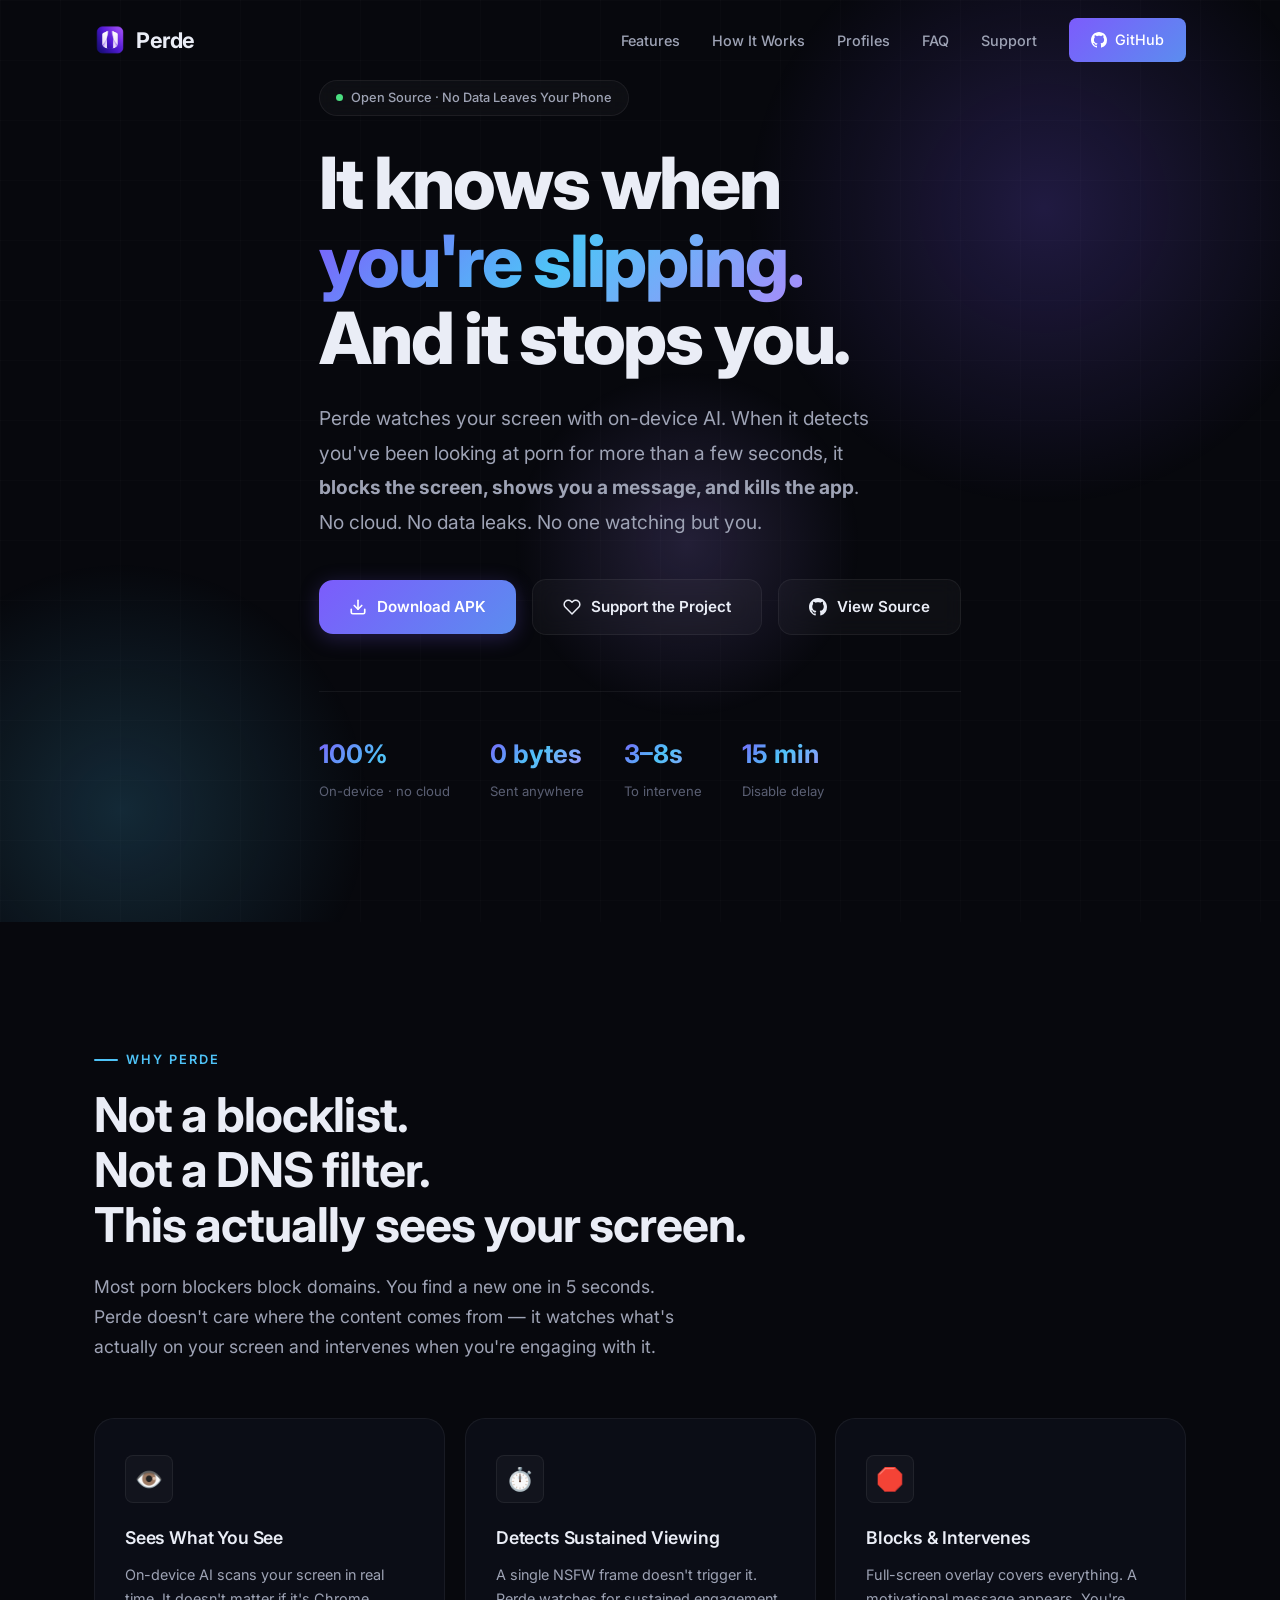
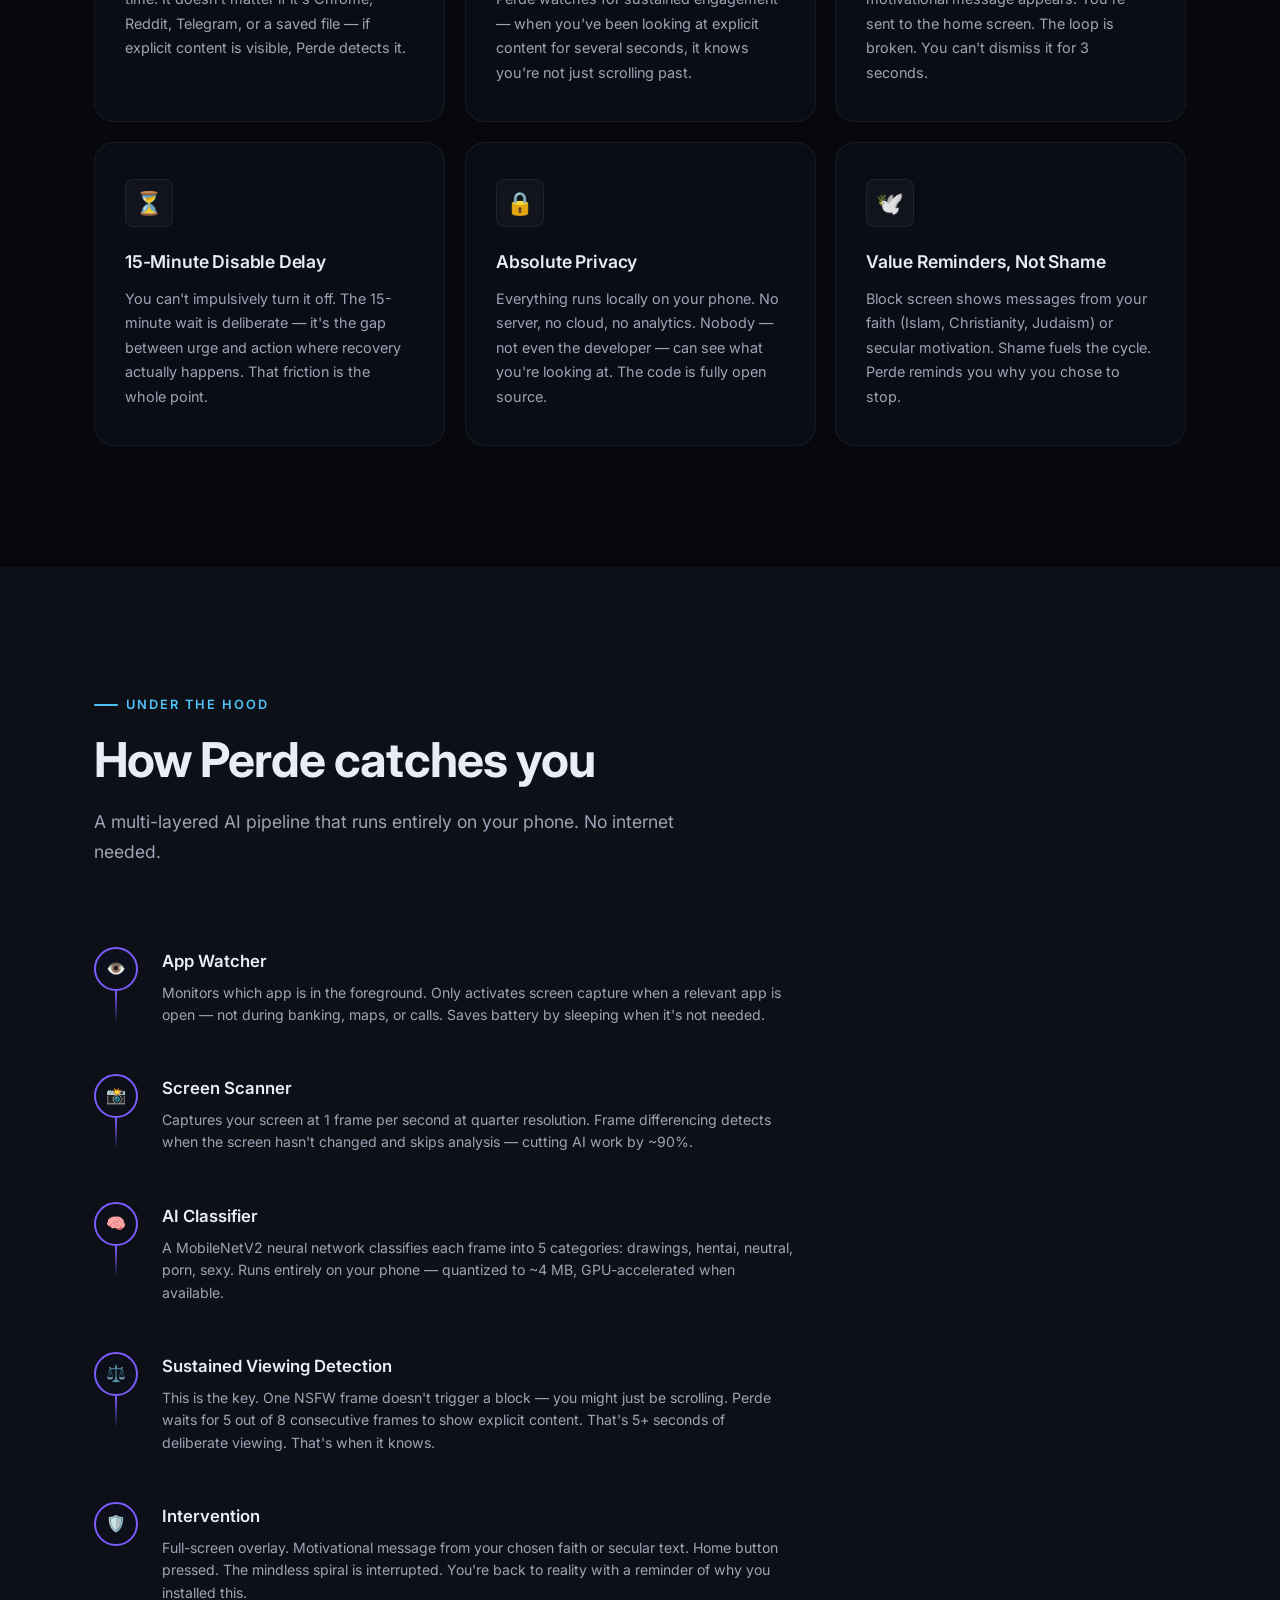
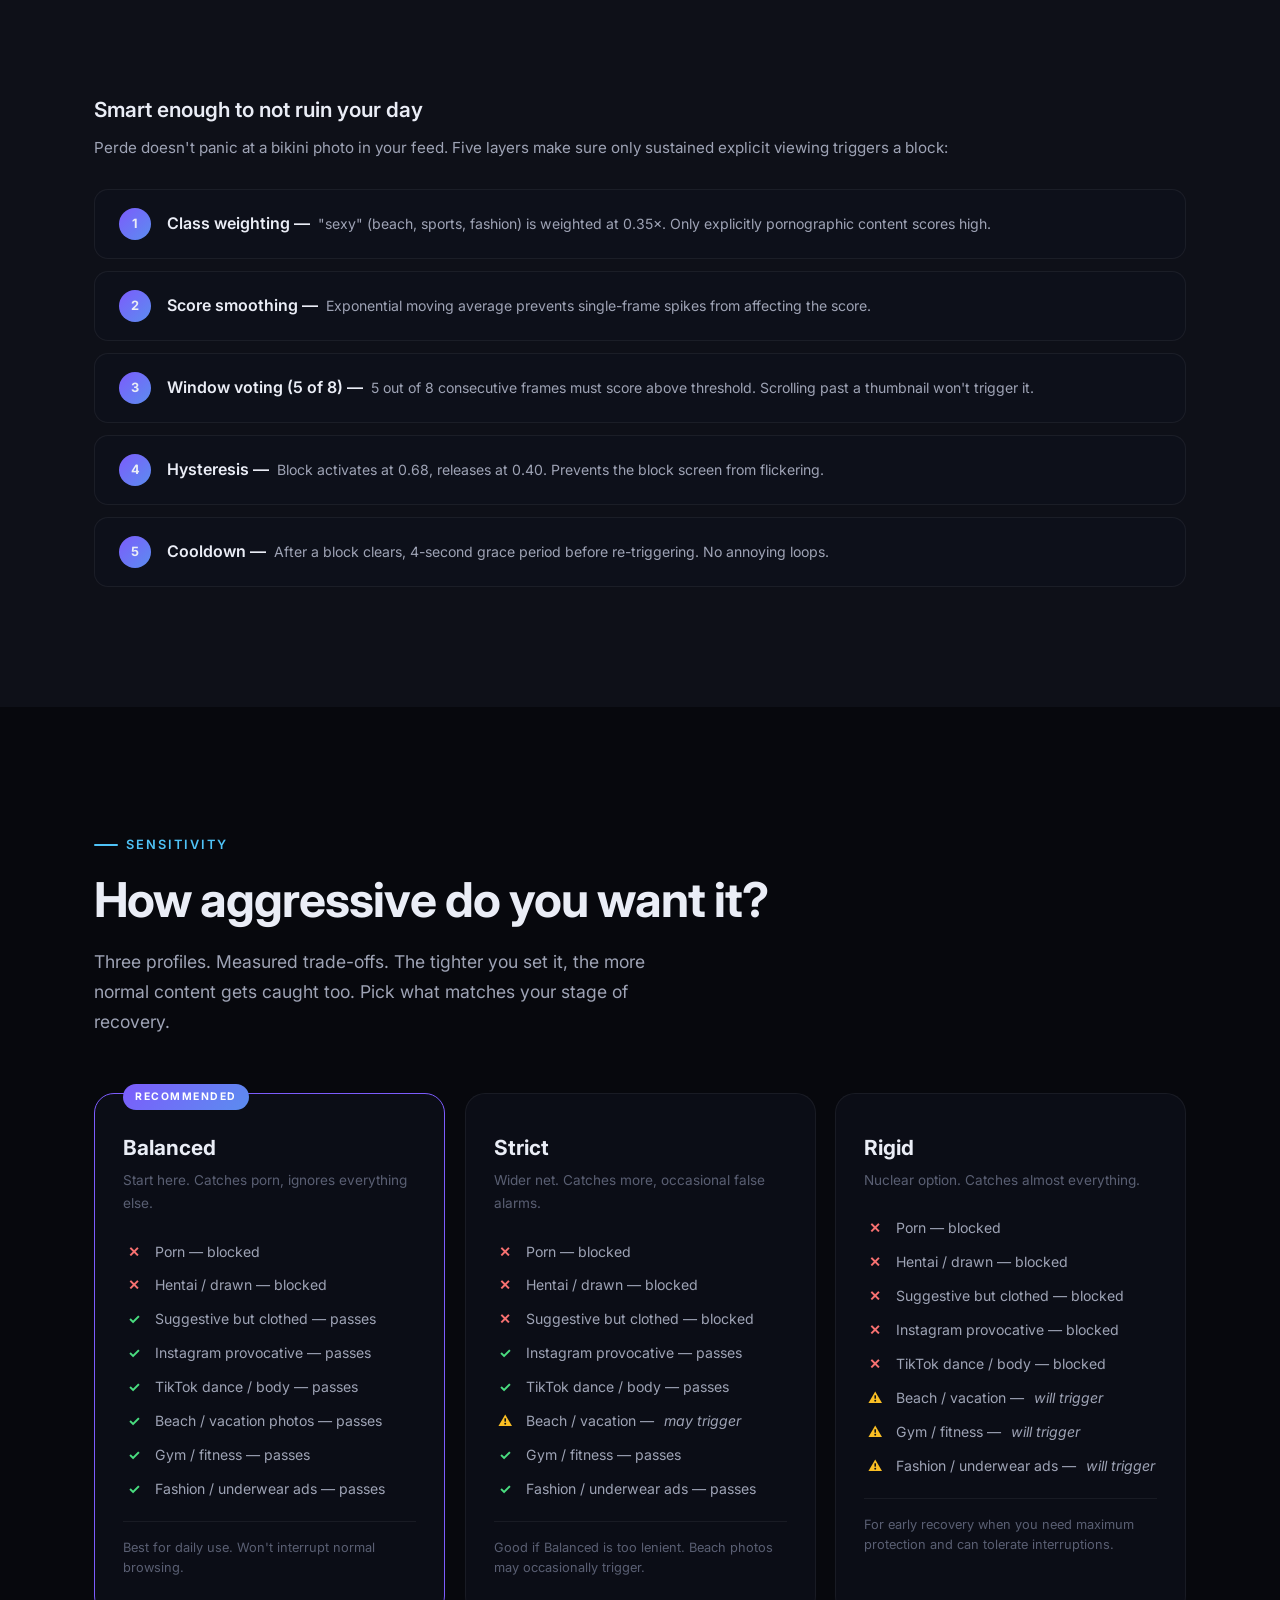
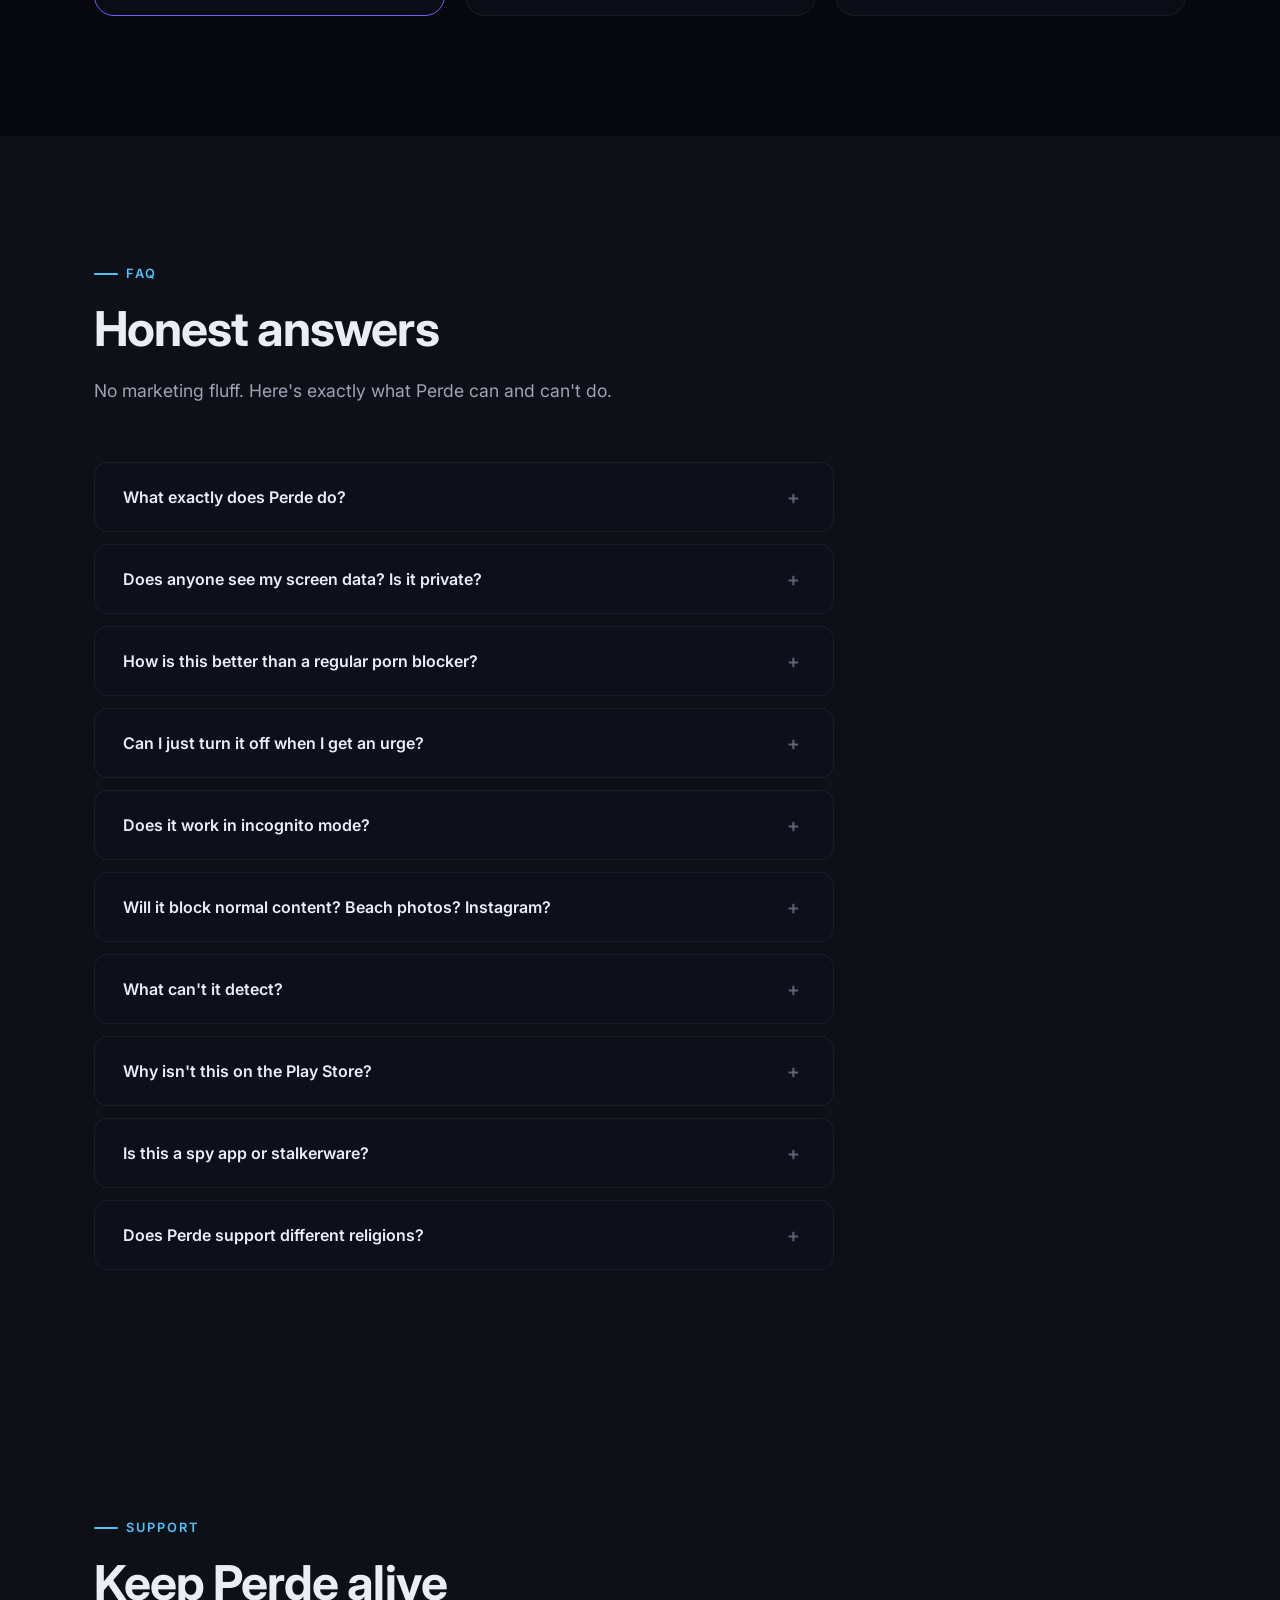
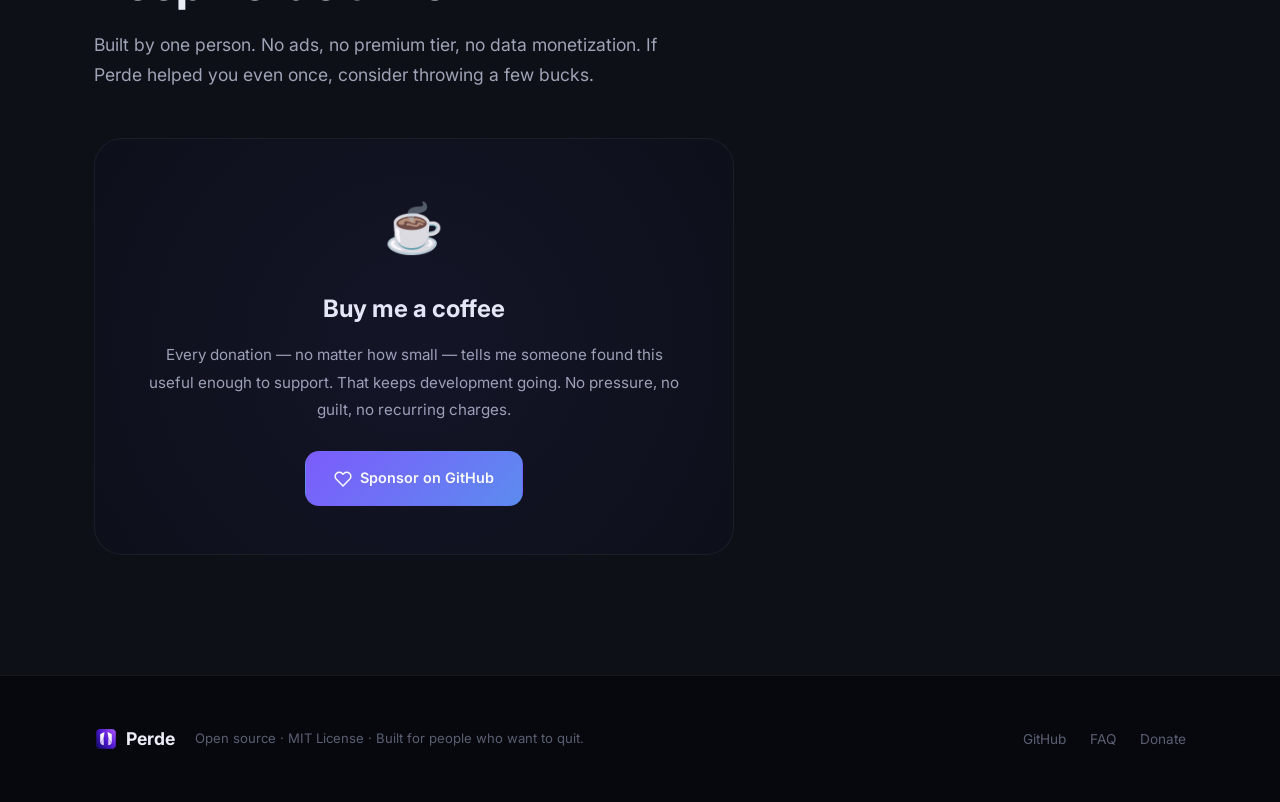
==== commit ace04d54: "Add direct APK download link (assets/perde.apk) and point source repository links to https://github." ====
--- a/index.html
+++ b/index.html
@@ -61,7 +61,8 @@
     },
     "license": "https://opensource.org/licenses/MIT",
     "url": "https://crucio4.github.io/perde-web/",
-    "downloadUrl": "https://github.com/crucio4/perde-web/releases",
+    "downloadUrl": "https://crucio4.github.io/perde-web/assets/perde.apk",
+    "codeRepository": "https://github.com/crucio4/perde-app",
     "featureList": [
       "On-device NSFW detection using TFLite MobileNetV2 — no internet required",
       "Detects sustained porn viewing and intervenes with full-screen block overlay",
@@ -165,7 +166,7 @@
   <nav class="nav" id="navbar">
     <div class="container nav-inner">
       <a href="#" class="nav-logo">
-        <img src="assets/perde_icon.png" alt="Perde Logo" class="logo-img">
+        <img src="assets/perde_icon.png" alt="Perde Logo" class="logo-img" width="32" height="32" style="width:32px; height:32px; max-width:32px; max-height:32px; flex-shrink:0; object-fit:contain;">
         Perde
       </a>
       <ul class="nav-links" id="navLinks">
@@ -174,7 +175,7 @@
         <li><a href="#profiles">Profiles</a></li>
         <li><a href="#faq">FAQ</a></li>
         <li><a href="#support">Support</a></li>
-        <li><a href="https://github.com/crucio4/perde-web" target="_blank" rel="noopener" class="nav-cta">
+        <li><a href="https://github.com/crucio4/perde-app" target="_blank" rel="noopener" class="nav-cta">
           <svg width="16" height="16" viewBox="0 0 16 16" fill="currentColor"><path d="M8 0C3.58 0 0 3.58 0 8c0 3.54 2.29 6.53 5.47 7.59.4.07.55-.17.55-.38 0-.19-.01-.82-.01-1.49-2.01.37-2.53-.49-2.69-.94-.09-.23-.48-.94-.82-1.13-.28-.15-.68-.52-.01-.53.63-.01 1.08.58 1.23.82.72 1.21 1.87.87 2.33.66.07-.52.28-.87.51-1.07-1.78-.2-3.64-.89-3.64-3.95 0-.87.31-1.59.82-2.15-.08-.2-.36-1.02.08-2.12 0 0 .67-.21 2.2.82.64-.18 1.32-.27 2-.27.68 0 1.36.09 2 .27 1.53-1.04 2.2-.82 2.2-.82.44 1.1.16 1.92.08 2.12.51.56.82 1.27.82 2.15 0 3.07-1.87 3.75-3.65 3.95.29.25.54.73.54 1.48 0 1.07-.01 1.93-.01 2.2 0 .21.15.46.55.38A8.013 8.013 0 0016 8c0-4.42-3.58-8-8-8z"/></svg>
           GitHub
         </a></li>
@@ -212,7 +213,7 @@
       </p>
 
       <div class="hero-actions">
-        <a href="https://github.com/crucio4/perde-web/releases" class="btn btn-primary" id="download-btn">
+        <a href="assets/perde.apk" download="perde.apk" class="btn btn-primary" id="download-btn">
           <svg width="18" height="18" viewBox="0 0 24 24" fill="none" stroke="currentColor" stroke-width="2.2" stroke-linecap="round" stroke-linejoin="round"><path d="M21 15v4a2 2 0 0 1-2 2H5a2 2 0 0 1-2-2v-4"/><polyline points="7 10 12 15 17 10"/><line x1="12" y1="15" x2="12" y2="3"/></svg>
           Download APK
         </a>
@@ -220,7 +221,7 @@
           <svg width="18" height="18" viewBox="0 0 24 24" fill="none" stroke="currentColor" stroke-width="2" stroke-linecap="round" stroke-linejoin="round"><path d="M20.84 4.61a5.5 5.5 0 0 0-7.78 0L12 5.67l-1.06-1.06a5.5 5.5 0 0 0-7.78 7.78l1.06 1.06L12 21.23l7.78-7.78 1.06-1.06a5.5 5.5 0 0 0 0-7.78z"/></svg>
           Support the Project
         </a>
-        <a href="https://github.com/crucio4/perde-web" target="_blank" rel="noopener" class="btn btn-secondary">
+        <a href="https://github.com/crucio4/perde-app" target="_blank" rel="noopener" class="btn btn-secondary">
           <svg width="18" height="18" viewBox="0 0 16 16" fill="currentColor"><path d="M8 0C3.58 0 0 3.58 0 8c0 3.54 2.29 6.53 5.47 7.59.4.07.55-.17.55-.38 0-.19-.01-.82-.01-1.49-2.01.37-2.53-.49-2.69-.94-.09-.23-.48-.94-.82-1.13-.28-.15-.68-.52-.01-.53.63-.01 1.08.58 1.23.82.72 1.21 1.87.87 2.33.66.07-.52.28-.87.51-1.07-1.78-.2-3.64-.89-3.64-3.95 0-.87.31-1.59.82-2.15-.08-.2-.36-1.02.08-2.12 0 0 .67-.21 2.2.82.64-.18 1.32-.27 2-.27.68 0 1.36.09 2 .27 1.53-1.04 2.2-.82 2.2-.82.44 1.1.16 1.92.08 2.12.51.56.82 1.27.82 2.15 0 3.07-1.87 3.75-3.65 3.95.29.25.54.73.54 1.48 0 1.07-.01 1.93-.01 2.2 0 .21.15.46.55.38A8.013 8.013 0 0016 8c0-4.42-3.58-8-8-8z"/></svg>
           View Source
         </a>
@@ -627,13 +628,13 @@
     <div class="container footer-inner">
       <div class="footer-left">
         <span class="footer-logo">
-          <img src="assets/perde_icon.png" alt="Perde Logo" class="footer-logo-img">
+          <img src="assets/perde_icon.png" alt="Perde Logo" class="footer-logo-img" width="24" height="24" style="width:24px; height:24px; max-width:24px; max-height:24px; flex-shrink:0; object-fit:contain;">
           Perde
         </span>
         <span class="footer-copy">Open source · MIT License · Built for people who want to quit.</span>
       </div>
       <ul class="footer-links">
-        <li><a href="https://github.com/crucio4/perde-web" target="_blank" rel="noopener">GitHub</a></li>
+        <li><a href="https://github.com/crucio4/perde-app" target="_blank" rel="noopener">GitHub</a></li>
         <li><a href="#faq">FAQ</a></li>
         <li><a href="#support">Donate</a></li>
       </ul>
--- a/styles.css
+++ b/styles.css
@@ -133,9 +133,9 @@
 }
 
 .nav.scrolled {
-  background: rgba(7, 8, 13, 0.85);
-  backdrop-filter: blur(20px);
-  -webkit-backdrop-filter: blur(20px);
+  background: rgba(7, 8, 13, 0.94);
+  backdrop-filter: blur(8px);
+  -webkit-backdrop-filter: blur(8px);
   padding: 12px 0;
   box-shadow: 0 1px 0 var(--border-glass);
 }
@@ -157,17 +157,23 @@
 }
 
 .logo-img {
-  width: 32px;
-  height: 32px;
+  width: 32px !important;
+  height: 32px !important;
+  max-width: 32px !important;
+  max-height: 32px !important;
   border-radius: var(--radius-sm);
   object-fit: contain;
+  flex-shrink: 0;
 }
 
 .footer-logo-img {
-  width: 24px;
-  height: 24px;
+  width: 24px !important;
+  height: 24px !important;
+  max-width: 24px !important;
+  max-height: 24px !important;
   border-radius: 4px;
   object-fit: contain;
+  flex-shrink: 0;
 }
 
 .nav-links {
@@ -244,15 +250,16 @@
 .hero-bg .orb {
   position: absolute;
   border-radius: 50%;
-  filter: blur(120px);
-  opacity: 0.15;
+  pointer-events: none;
+  will-change: transform;
+  transform: translateZ(0);
   animation: orbFloat 20s ease-in-out infinite;
 }
 
 .hero-bg .orb-1 {
   width: 600px;
   height: 600px;
-  background: var(--accent-1);
+  background: radial-gradient(circle, rgba(124, 92, 252, 0.22) 0%, rgba(124, 92, 252, 0) 70%);
   top: -10%;
   right: -5%;
   animation-delay: 0s;
@@ -261,7 +268,7 @@
 .hero-bg .orb-2 {
   width: 500px;
   height: 500px;
-  background: var(--accent-2);
+  background: radial-gradient(circle, rgba(79, 195, 247, 0.18) 0%, rgba(79, 195, 247, 0) 70%);
   bottom: -15%;
   left: -10%;
   animation-delay: -7s;
@@ -270,16 +277,15 @@
 .hero-bg .orb-3 {
   width: 350px;
   height: 350px;
-  background: var(--accent-3);
+  background: radial-gradient(circle, rgba(167, 139, 250, 0.18) 0%, rgba(167, 139, 250, 0) 70%);
   top: 40%;
   left: 40%;
   animation-delay: -14s;
 }
 
 @keyframes orbFloat {
-  0%, 100% { transform: translate(0, 0) scale(1); }
-  33% { transform: translate(40px, -30px) scale(1.05); }
-  66% { transform: translate(-30px, 20px) scale(0.95); }
+  0%, 100% { transform: translate3d(0, 0, 0); }
+  50% { transform: translate3d(30px, -20px, 0); }
 }
 
 /* Grid pattern overlay */
@@ -287,12 +293,11 @@
   position: absolute;
   inset: 0;
   background-image:
-    linear-gradient(rgba(255,255,255,0.02) 1px, transparent 1px),
-    linear-gradient(90deg, rgba(255,255,255,0.02) 1px, transparent 1px);
+    linear-gradient(rgba(255,255,255,0.015) 1px, transparent 1px),
+    linear-gradient(90deg, rgba(255,255,255,0.015) 1px, transparent 1px);
   background-size: 60px 60px;
   z-index: 1;
-  mask-image: radial-gradient(ellipse at center, black 0%, transparent 70%);
-  -webkit-mask-image: radial-gradient(ellipse at center, black 0%, transparent 70%);
+  pointer-events: none;
 }
 
 .hero-content {
@@ -939,14 +944,14 @@
 /* ---------- Scroll Animations ---------- */
 .reveal {
   opacity: 0;
-  transform: translateY(32px);
-  transition: opacity 0.7s cubic-bezier(0.4, 0, 0.2, 1),
-              transform 0.7s cubic-bezier(0.4, 0, 0.2, 1);
+  transform: translate3d(0, 20px, 0);
+  will-change: transform, opacity;
+  transition: opacity 0.4s ease-out, transform 0.4s ease-out;
 }
 
 .reveal.visible {
   opacity: 1;
-  transform: translateY(0);
+  transform: translate3d(0, 0, 0);
 }
 
 /* stagger children */
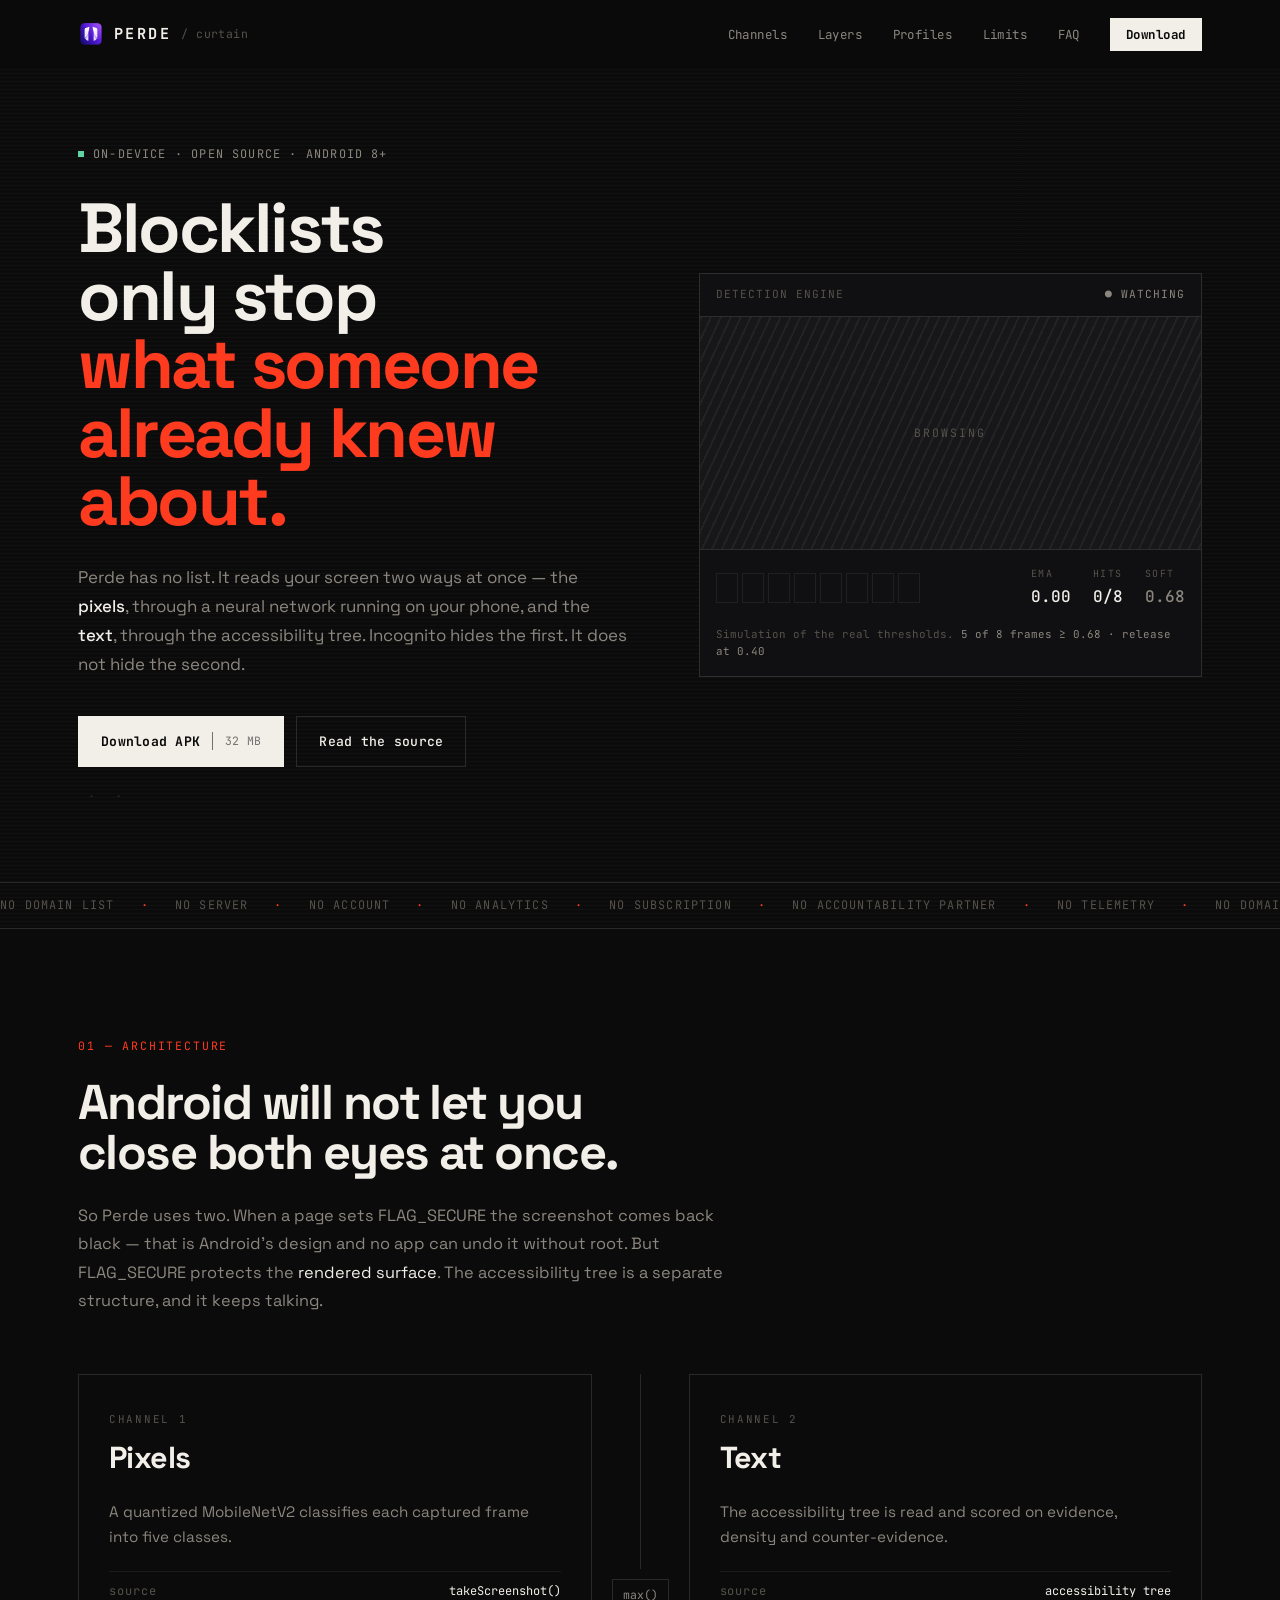
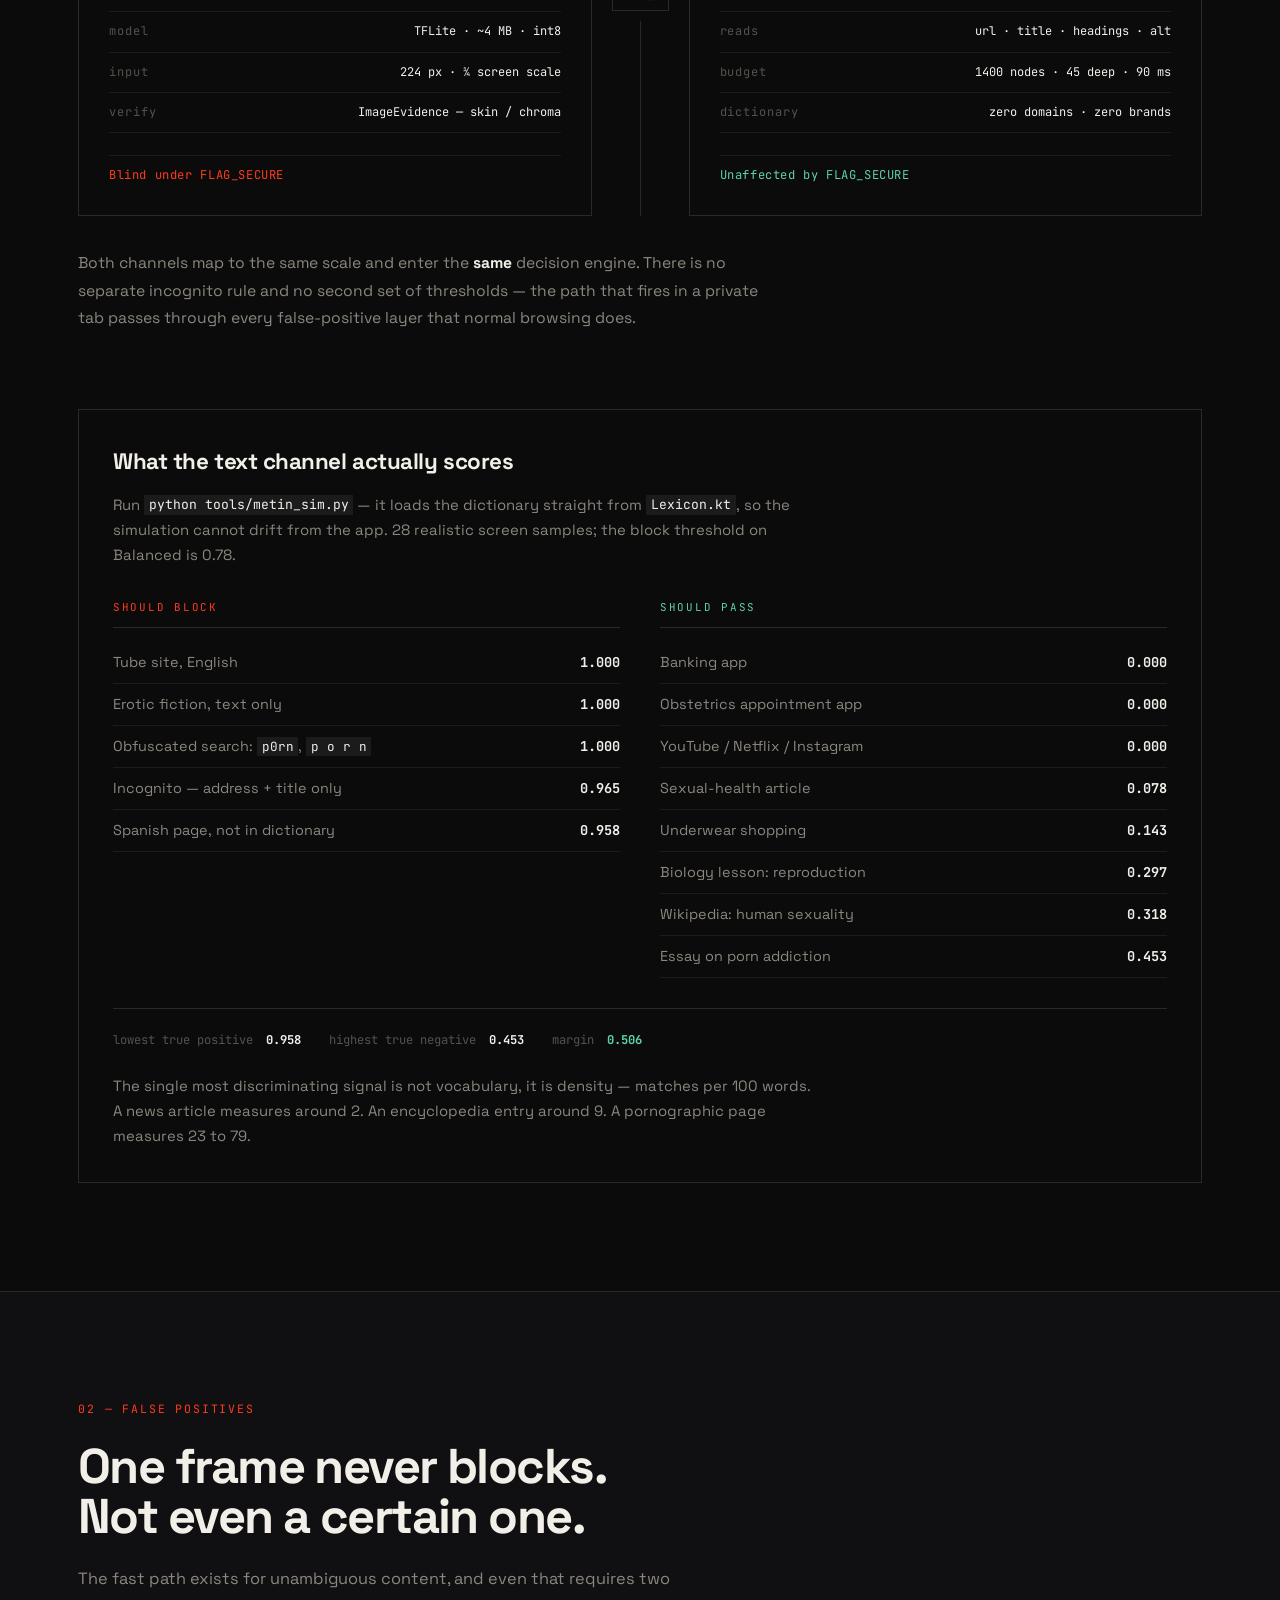
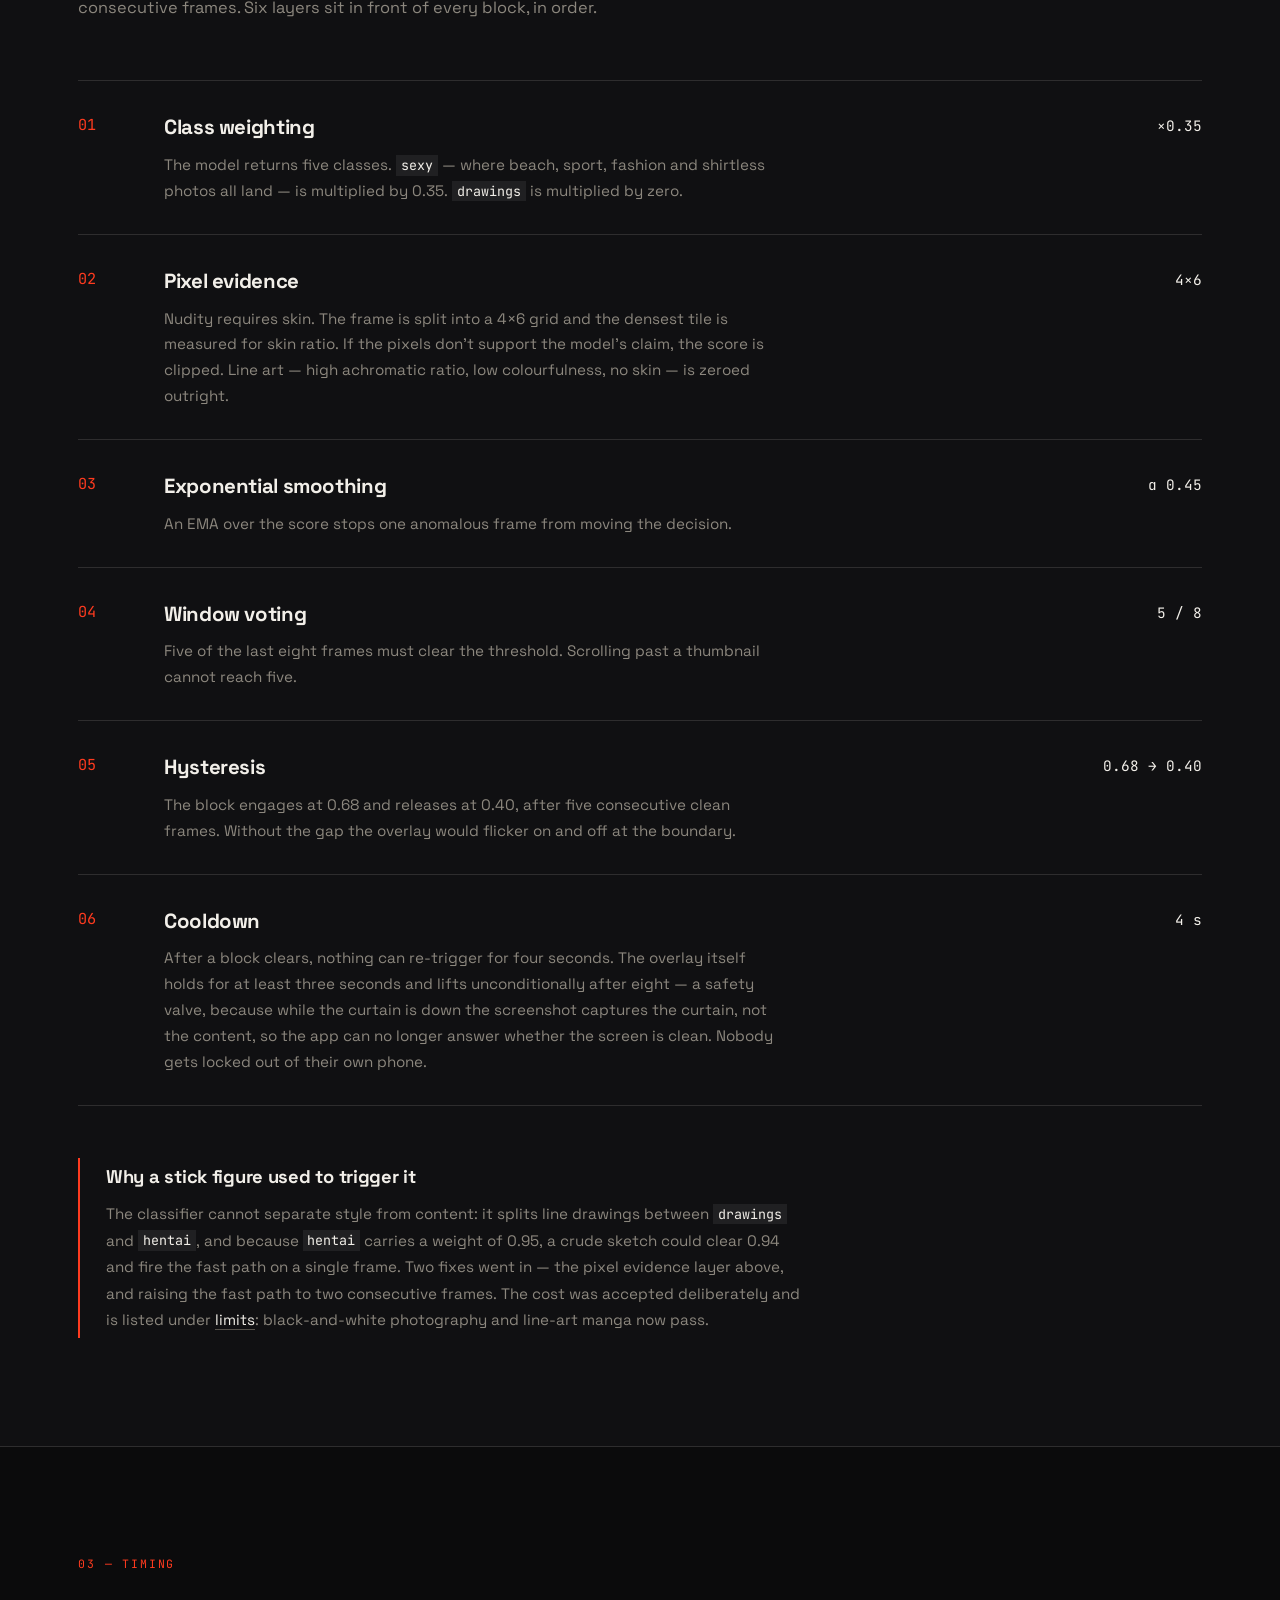
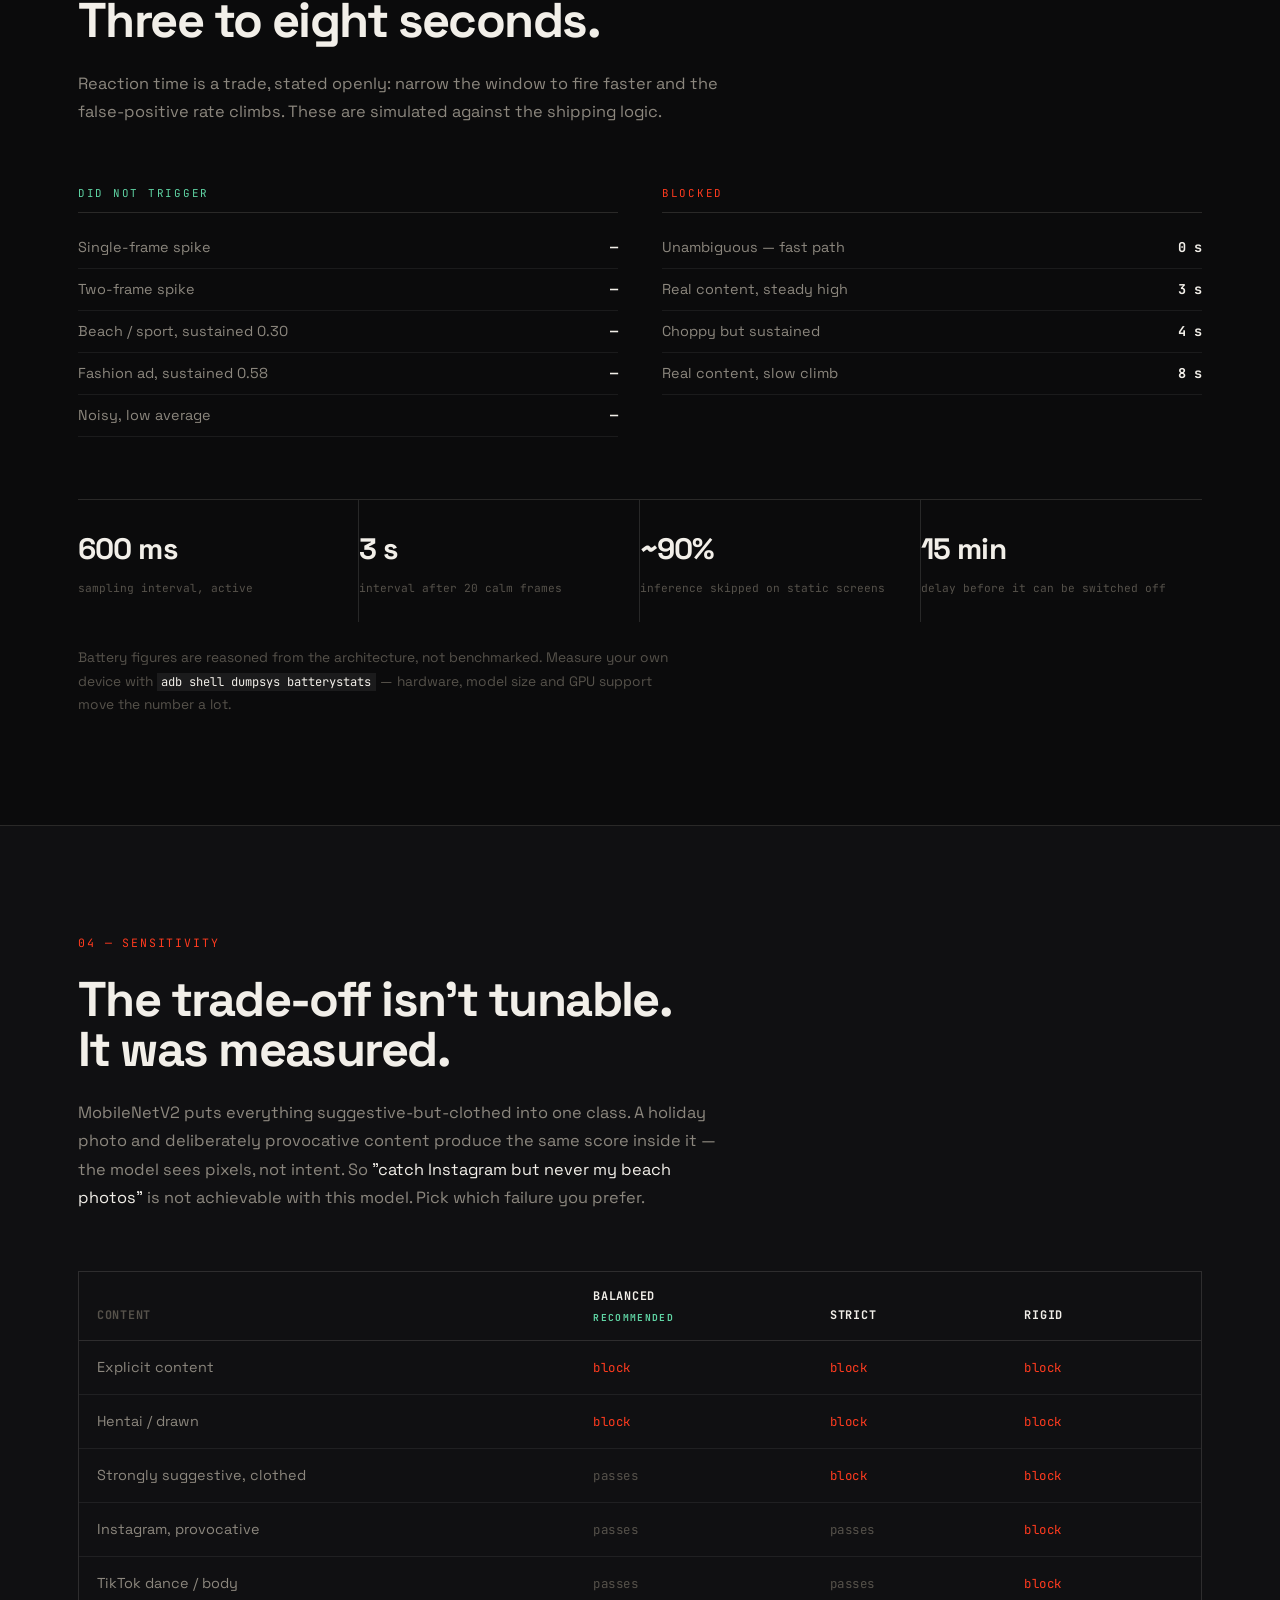
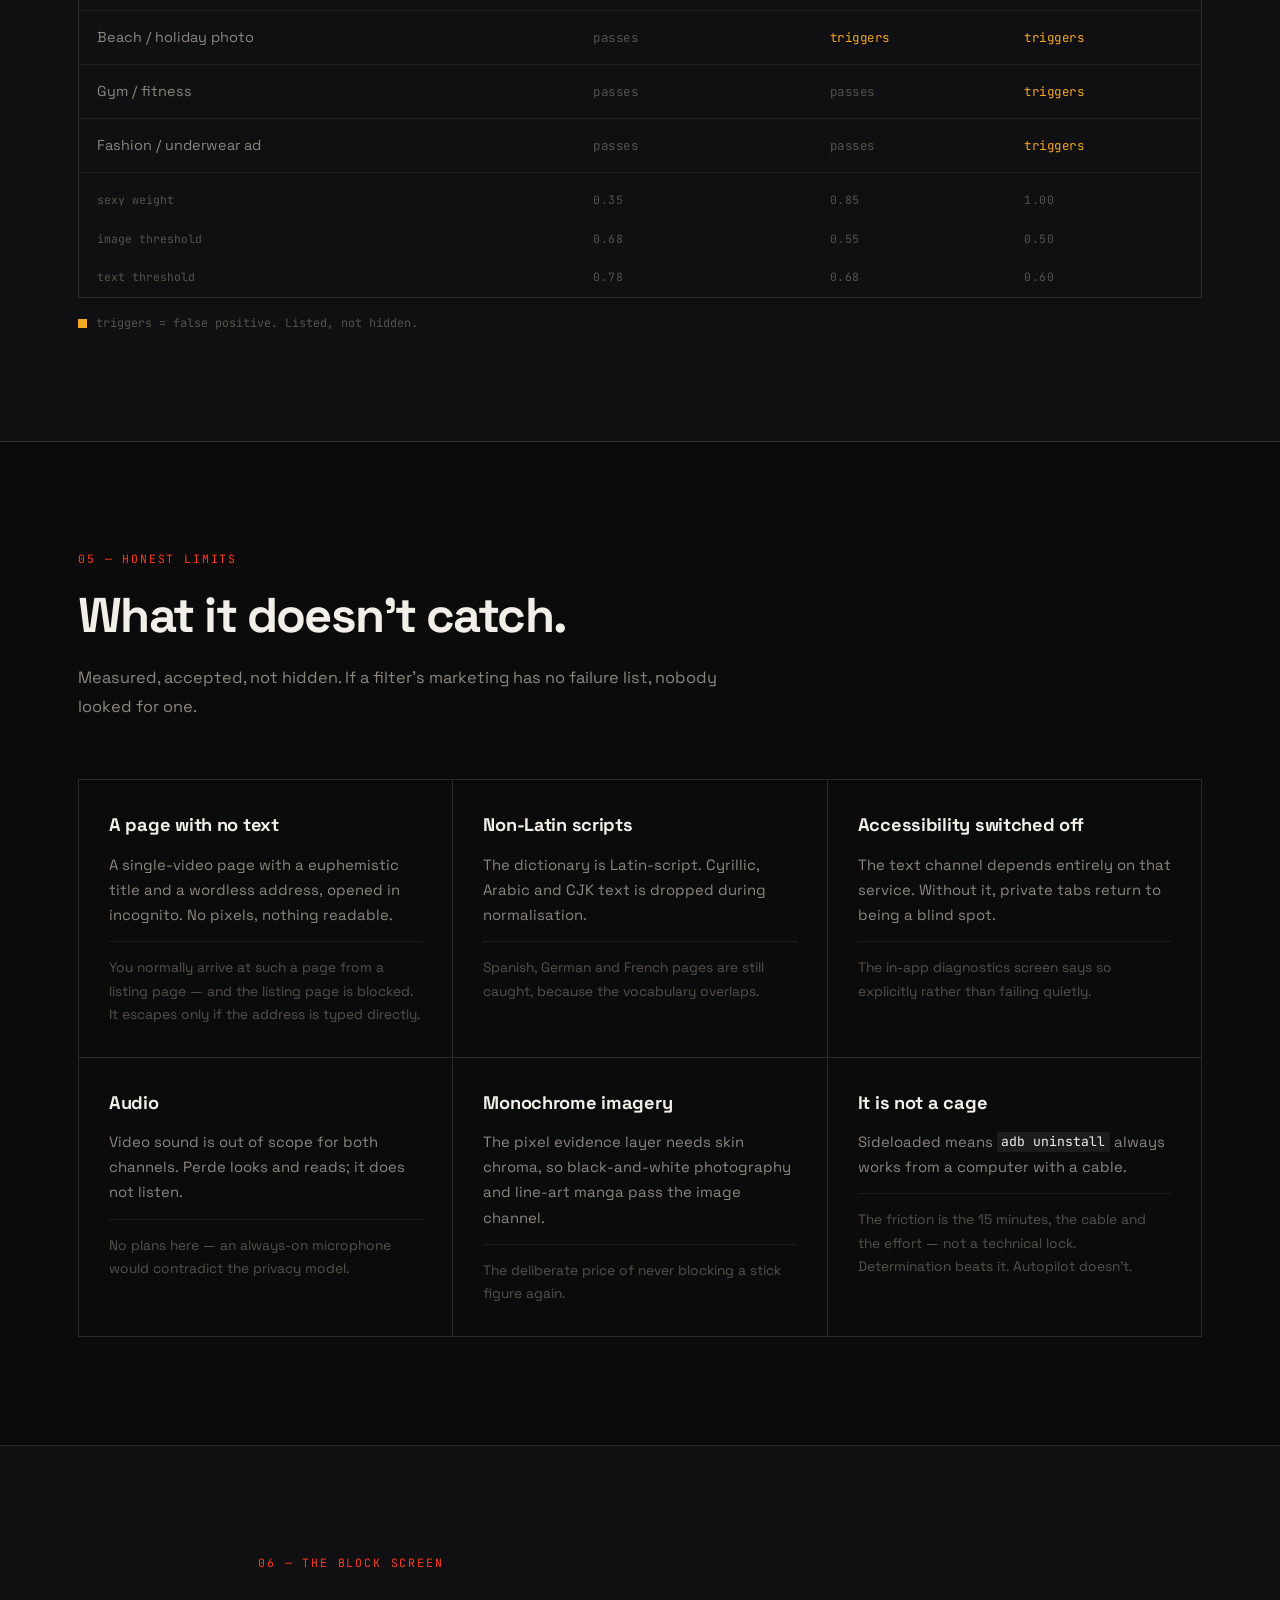
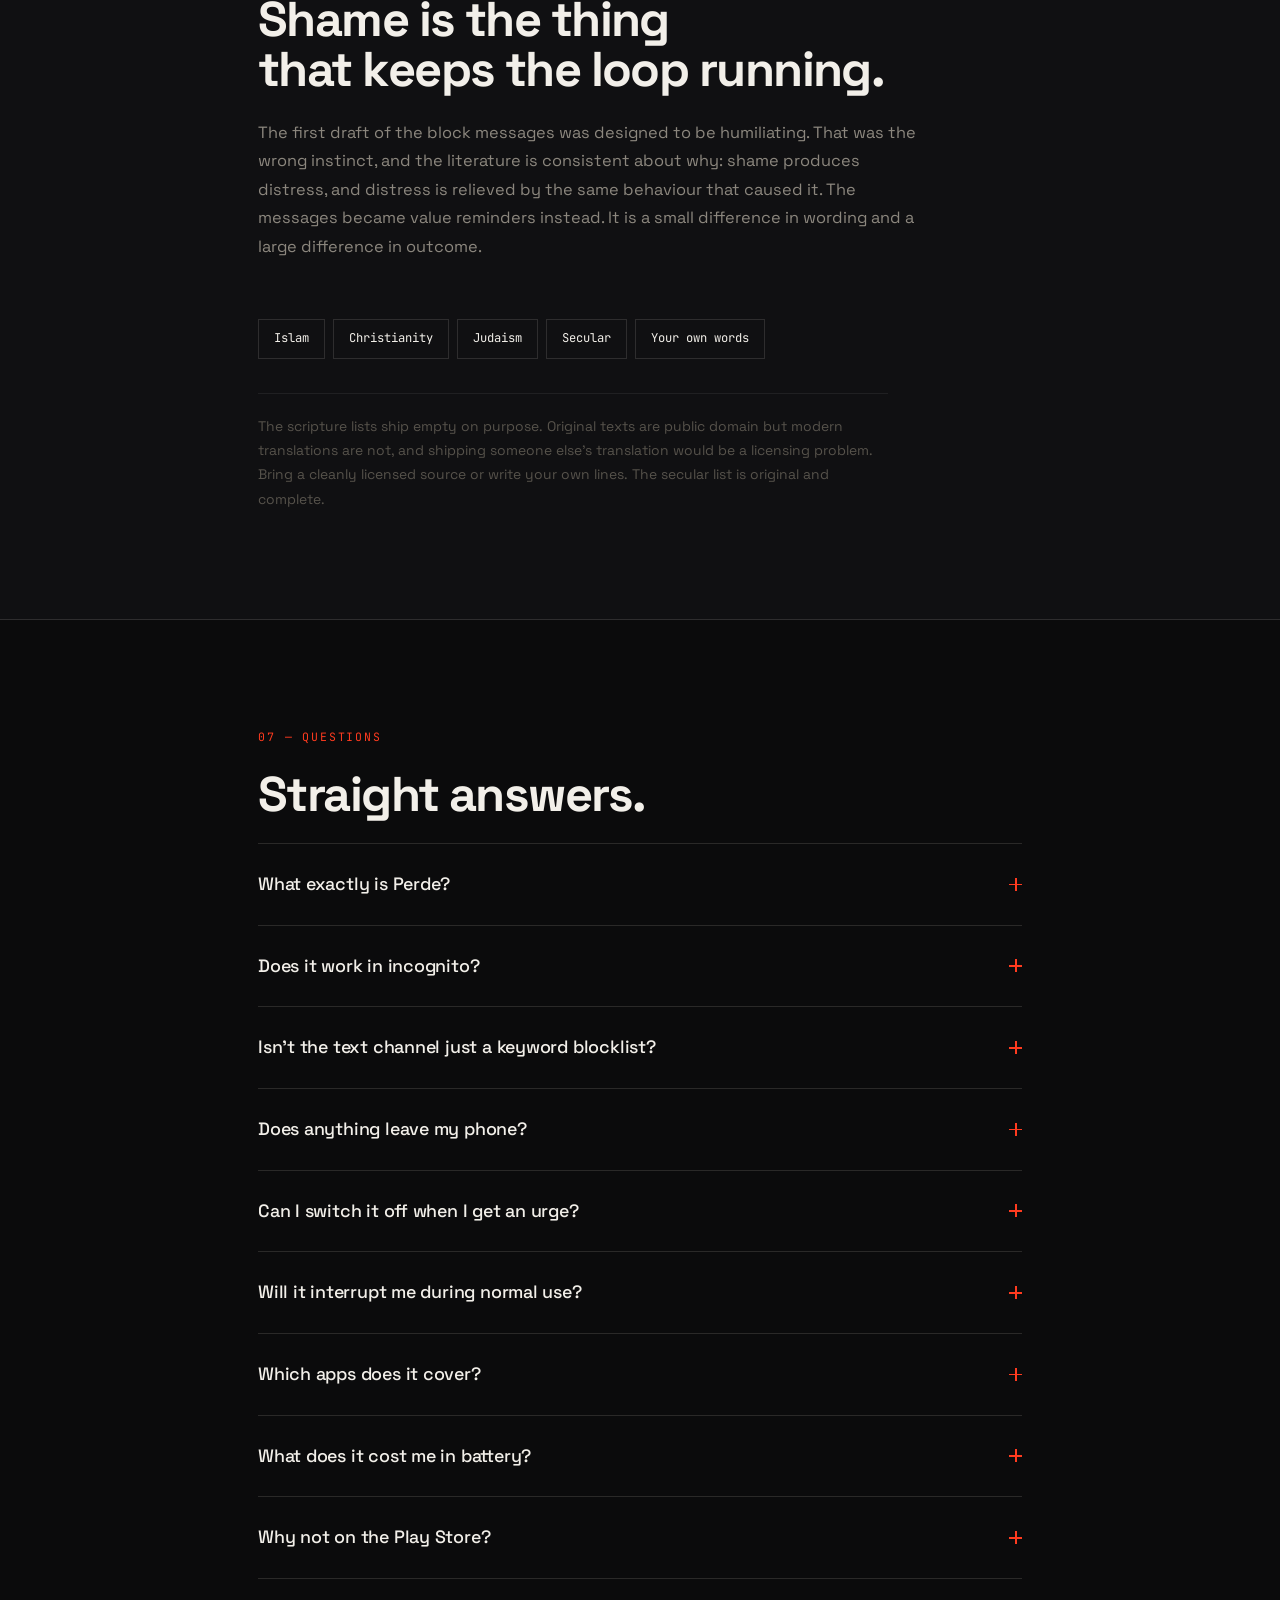
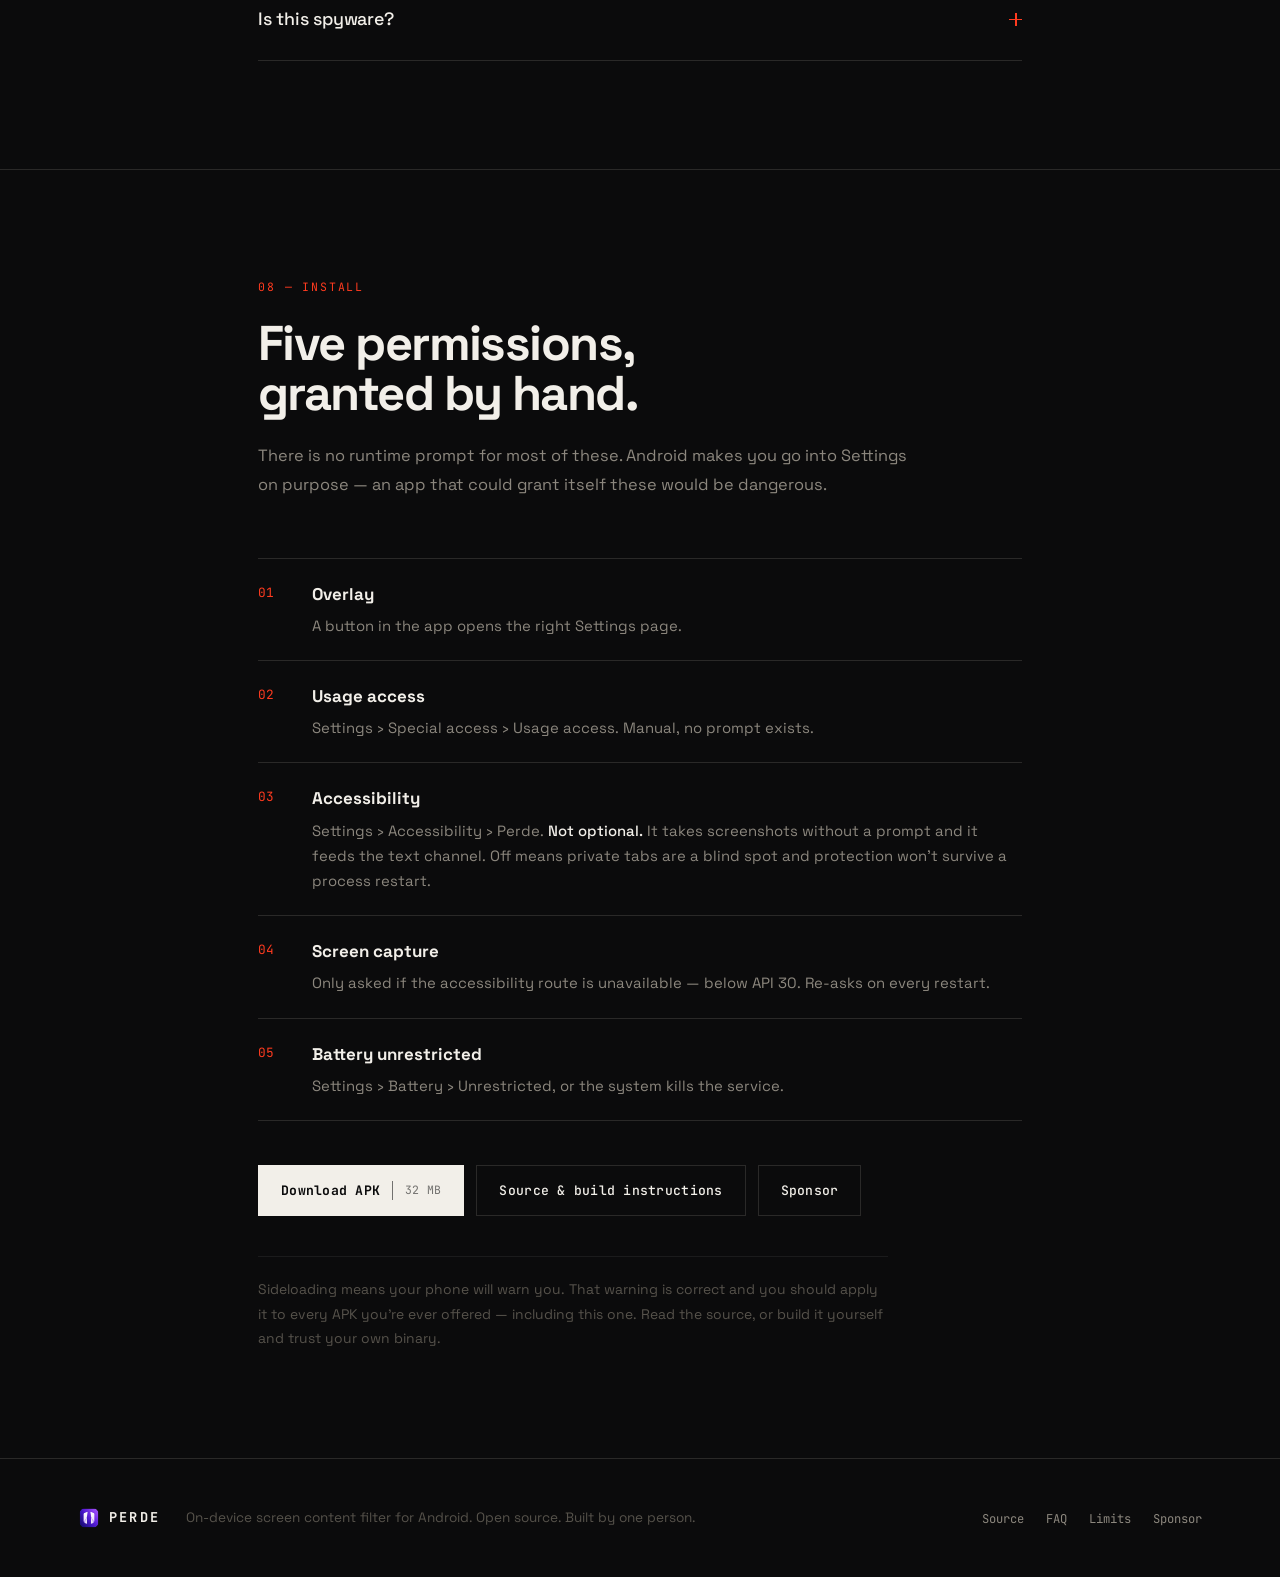
==== commit 1f283d97: "Siteyi iki kanalli mimariye gore yeniden yaz Site yalnizca piksel kanalini anlatiyordu ve uygulamada" ====
--- a/index.html
+++ b/index.html
@@ -3,19 +3,20 @@
 <head>
   <meta charset="UTF-8">
   <meta name="viewport" content="width=device-width, initial-scale=1.0">
+  <meta name="theme-color" content="#0b0b0c">
 
   <!-- SEO -->
-  <title>Perde — AI-Powered Anti-Gooner App for Android | Break the Cycle</title>
-  <meta name="description" content="Perde is an open-source Android app that uses on-device AI to detect when you're watching porn and intervenes in real time. It scans your screen, recognizes NSFW content, and blocks it before you spiral. No data leaves your phone. Built for people who actually want to quit.">
-  <meta name="keywords" content="anti gooner app, stop watching porn, porn addiction app android, nofap app, quit porn app, anti porn android, porn blocker AI, gooning prevention, break porn addiction, porn recovery app, stop jerking off app, on-device nsfw detection, porn addiction help, compulsive porn use, nofap tools, porn free, anti fap app, dopamine detox porn">
-  <meta name="author" content="Perde">
-  <meta name="robots" content="index, follow">
+  <title>Perde — On-Device Screen Content Filter for Android</title>
+  <meta name="description" content="Perde reads your Android screen two ways — pixels through an on-device neural network, and text through the accessibility tree. No domain blocklist. It works in incognito, on Reddit, in Telegram, on sites nobody has ever heard of. Nothing leaves the device. Open source.">
+  <meta name="keywords" content="on-device nsfw detection android, porn blocker without blocklist, screen content filter android, porn blocker that works on reddit, incognito porn blocker, nofap app android, open source porn blocker, tflite nsfw classifier, accessibility content filter, quit porn app android">
+  <meta name="author" content="Berke">
+  <meta name="robots" content="index, follow, max-image-preview:large, max-snippet:-1">
   <link rel="canonical" href="https://crucio4.github.io/perde-web/">
 
   <!-- Open Graph -->
   <meta property="og:type" content="website">
-  <meta property="og:title" content="Perde — AI That Catches You Watching Porn and Stops You">
-  <meta property="og:description" content="Open-source Android app that scans your screen with on-device AI. When it detects you've been looking at NSFW content, it blocks the screen and snaps you out of it. No data leaves your phone.">
+  <meta property="og:title" content="Perde — On-Device Screen Content Filter for Android">
+  <meta property="og:description" content="Two channels: it classifies what's on screen, and it reads what's written on it. Blocklists miss what they don't know. Perde doesn't need to know.">
   <meta property="og:url" content="https://crucio4.github.io/perde-web/">
   <meta property="og:site_name" content="Perde">
   <meta property="og:locale" content="en_US">
@@ -23,20 +24,21 @@
 
   <!-- Twitter Card -->
   <meta name="twitter:card" content="summary_large_image">
-  <meta name="twitter:title" content="Perde — AI-Powered Anti-Gooner App for Android">
-  <meta name="twitter:description" content="Scans your screen with on-device AI. Detects NSFW content. Blocks it. Snaps you out of it. No data leaves your phone. Open source.">
+  <meta name="twitter:title" content="Perde — On-Device Screen Content Filter for Android">
+  <meta name="twitter:description" content="Reads pixels and text. Works where blocklists and incognito fail. Nothing leaves your phone. Open source.">
   <meta name="twitter:image" content="https://crucio4.github.io/perde-web/assets/perde_icon.png">
 
   <!-- Fonts -->
   <link rel="preconnect" href="https://fonts.googleapis.com">
   <link rel="preconnect" href="https://fonts.gstatic.com" crossorigin>
-  <link href="https://fonts.googleapis.com/css2?family=Inter:wght@400;500;600;700;800&display=swap" rel="stylesheet">
+  <link href="https://fonts.googleapis.com/css2?family=Space+Grotesk:wght@400;500;700&family=JetBrains+Mono:wght@400;500;700&display=swap" rel="stylesheet">
 
   <!-- Styles -->
   <link rel="stylesheet" href="styles.css">
 
   <!-- Favicon -->
   <link rel="icon" href="favicon.png" type="image/png">
+  <link rel="apple-touch-icon" href="assets/perde_icon.png">
 
   <!-- Schema.org JSON-LD: SoftwareApplication -->
   <script type="application/ld+json">
@@ -44,36 +46,38 @@
     "@context": "https://schema.org",
     "@type": "SoftwareApplication",
     "name": "Perde",
-    "alternateName": "Perde Anti-Gooner",
-    "description": "An open-source Android app designed to help people break compulsive porn habits. Perde uses on-device AI (TFLite MobileNetV2) to continuously scan the screen. When it detects that the user has been watching explicit content for more than a few seconds, it throws a full-screen overlay with a motivational message and forces the app closed. All processing is local — no data ever leaves the device. Built for the NoFap and porn recovery community.",
-    "applicationCategory": "HealthApplication",
-    "applicationSubCategory": "Addiction Recovery",
-    "operatingSystem": "Android",
+    "description": "Perde is an open-source Android app that filters explicit screen content on-device, without a domain blocklist. It analyses the screen through two independent channels: a quantized MobileNetV2 TensorFlow Lite classifier reading pixels, and a text analyser reading the accessibility tree. Because the accessibility tree is not affected by FLAG_SECURE, Perde still evaluates content in incognito and private browsing where screen capture returns black frames. Both channels feed one decision engine using exponential smoothing, window voting, hysteresis and cooldown, so a single frame never causes a block. All processing is local: there is no server, no analytics and no network transmission of screen data.",
+    "applicationCategory": "UtilitiesApplication",
+    "applicationSubCategory": "Content Filtering",
+    "operatingSystem": "Android 8.0 and later",
     "offers": {
       "@type": "Offer",
       "price": "0",
       "priceCurrency": "USD"
     },
     "softwareVersion": "1.0",
+    "fileSize": "32MB",
     "author": {
       "@type": "Person",
       "name": "Berke"
     },
-    "license": "https://opensource.org/licenses/MIT",
     "url": "https://crucio4.github.io/perde-web/",
     "downloadUrl": "https://crucio4.github.io/perde-web/assets/perde.apk",
+    "installUrl": "https://github.com/crucio4/perde-app",
     "codeRepository": "https://github.com/crucio4/perde-app",
+    "programmingLanguage": "Kotlin",
+    "isAccessibleForFree": true,
     "featureList": [
-      "On-device NSFW detection using TFLite MobileNetV2 — no internet required",
-      "Detects sustained porn viewing and intervenes with full-screen block overlay",
-      "15-minute disable delay prevents impulsive deactivation",
-      "5-layer false positive prevention — normal browsing is never interrupted",
-      "3 sensitivity profiles: Balanced, Strict, Rigid",
-      "Motivational block screen messages: Islam, Christianity, Judaism, Secular, or custom",
-      "Works across all apps — browsers, Reddit, Telegram, gallery, social media",
-      "Black frame detection catches incognito/private browsing attempts",
-      "Battery-optimized: frame differencing, adaptive sampling, foreground-only capture",
-      "Fully open source — no tracking, no cloud, no subscriptions"
+      "Two independent detection channels: on-device image classification and accessibility-tree text analysis",
+      "Works in incognito and private browsing, where screen capture is blocked by FLAG_SECURE",
+      "No domain blocklist — a site that has never been catalogued is still evaluated",
+      "Six-layer false positive prevention; a single high-scoring frame never triggers a block",
+      "Text analysis contains no domain names or brand names, only language patterns",
+      "Three sensitivity profiles with published, measured trade-offs",
+      "15-minute delay before protection can be switched off",
+      "Block screen shows value reminders rather than shame-based messages",
+      "Battery-aware: frame differencing, adaptive sampling, foreground-only capture",
+      "Fully on-device: no server, no analytics, no network transmission of screen data"
     ]
   }
   </script>
@@ -86,74 +90,82 @@
     "mainEntity": [
       {
         "@type": "Question",
-        "name": "What is Perde and how does it help with porn addiction?",
-        "acceptedAnswer": {
-          "@type": "Answer",
-          "text": "Perde is an Android app that uses on-device AI to scan your screen in real time. When it detects that you've been looking at explicit content for several seconds, it understands you're engaging with porn, throws a full-screen overlay with a motivational message, and forces you back to the home screen. It's designed to break the autopilot loop — the moment between the urge and the act — by creating real friction. It won't stop you if you're determined, but it interrupts the mindless spiral."
-        }
-      },
-      {
-        "@type": "Question",
-        "name": "Does Perde send my data to a server or the cloud?",
-        "acceptedAnswer": {
-          "@type": "Answer",
-          "text": "No. All AI processing runs locally on your device using TensorFlow Lite. Perde has no server, no analytics, no network calls, and no cloud backend. Your screen content is analyzed and discarded on-device. Nobody — not even the developer — can see what you're looking at. The source code is fully open for verification."
-        }
-      },
-      {
-        "@type": "Question",
-        "name": "How is Perde different from regular porn blockers?",
-        "acceptedAnswer": {
-          "@type": "Answer",
-          "text": "Regular porn blockers use domain lists — they block known porn sites. Perde doesn't care where the content comes from. It watches your actual screen using AI and detects explicit content visually. This means it catches porn on Reddit, Twitter, Telegram, gallery apps, random websites, and even saved files. Blocklist-based tools always have gaps. Perde sees what you see."
-        }
-      },
-      {
-        "@type": "Question",
-        "name": "Can I just turn Perde off when I get an urge?",
-        "acceptedAnswer": {
-          "@type": "Answer",
-          "text": "Not instantly. Perde has a built-in 15-minute disable delay. When you hit 'stop', nothing happens for 15 minutes. That's the whole point — the gap between impulse and action is where recovery happens. You can always use adb uninstall from a computer, but that requires a cable and effort. Perde isn't a cage; it's speed bumps on a road you're choosing not to drive down."
-        }
-      },
-      {
-        "@type": "Question",
-        "name": "Does Perde work in incognito or private browsing?",
-        "acceptedAnswer": {
-          "@type": "Answer",
-          "text": "Partially. Incognito mode uses FLAG_SECURE which blocks screen capture, making the screen appear black to Perde. However, Perde has backup layers: black frame detection treats consecutive black frames as suspicious activity, the accessibility service reads the URL bar text even in incognito, and you can set up Private DNS for system-wide domain filtering."
-        }
-      },
-      {
-        "@type": "Question",
-        "name": "Will Perde drain my phone battery?",
-        "acceptedAnswer": {
-          "@type": "Answer",
-          "text": "No. Perde only scans when a monitored app is in the foreground. Frame differencing skips analysis when the screen hasn't changed (about 90% of the time during normal use). Adaptive sampling drops from 1 fps to 0.33 fps during calm browsing. The quantized AI model is only 4-5 MB and uses GPU acceleration when available."
-        }
-      },
-      {
-        "@type": "Question",
-        "name": "Does Perde support religious motivation messages?",
-        "acceptedAnswer": {
-          "@type": "Answer",
-          "text": "Yes. When Perde blocks your screen, it shows a motivational message from your chosen profile: Islam (Quran with Arabic original), Christianity (Scripture with Greek/Hebrew original), Judaism (Tanakh with Hebrew original), Secular (evidence-based motivational text), or Custom (your own messages). Messages are value reminders, not shame-based — research shows shame actually fuels the cycle."
-        }
-      },
-      {
-        "@type": "Question",
-        "name": "Why isn't Perde on the Google Play Store?",
-        "acceptedAnswer": {
-          "@type": "Answer",
-          "text": "Perde uses accessibility services, screen overlay permissions, and a disable delay — all of which conflict with Play Store policies around stalkerware prevention. The irony is that the same features that make Perde effective are the ones Google doesn't allow. It's distributed as a sideloaded APK through GitHub."
-        }
-      },
-      {
-        "@type": "Question",
-        "name": "Is Perde the same as a parental control or spy app?",
-        "acceptedAnswer": {
-          "@type": "Answer",
-          "text": "No. Perde is self-installed, self-configured, and sends data to nobody. You install it on your own phone for yourself. There is no remote monitoring, no accountability partner dashboard, no reports sent anywhere. The permanent notification and absence of a stealth mode are deliberate design choices that separate it from stalkerware."
+        "name": "What is Perde?",
+        "acceptedAnswer": {
+          "@type": "Answer",
+          "text": "Perde is a free and open-source Android app that filters explicit content on your own screen. It does not use a list of blocked websites. Instead it reads the screen through two independent channels — a neural network that classifies the image, and a text analyser that reads the accessibility tree — and blocks with a full-screen overlay when both the evidence and the duration indicate sustained viewing rather than incidental exposure. All analysis runs on the device."
+        }
+      },
+      {
+        "@type": "Question",
+        "name": "How does Perde work in incognito mode or private browsing?",
+        "acceptedAnswer": {
+          "@type": "Answer",
+          "text": "Incognito windows set FLAG_SECURE, which makes screen capture return black frames. Pixels are genuinely unavailable and no app can recover them without root. But FLAG_SECURE protects the rendered surface, not the accessibility tree. Perde reads the address bar, page title, headings, link text and image alt text through the accessibility service, and scores that text with the same decision engine used for images. In measurements, an incognito page exposing only its address and title scored 0.965 against a block threshold of 0.78. So in incognito Perde cannot see the pixels, but it can still read the content."
+        }
+      },
+      {
+        "@type": "Question",
+        "name": "Does Perde send screen data to a server?",
+        "acceptedAnswer": {
+          "@type": "Answer",
+          "text": "No. Perde has no server, no analytics and no network calls for screen data. The TensorFlow Lite model is bundled in the APK and runs locally. Text read from the accessibility tree is held in memory only, overwritten on the next read, never written to disk and never logged. The on-device diagnostics screen shows counts, not text. The source code is public and can be audited."
+        }
+      },
+      {
+        "@type": "Question",
+        "name": "How is Perde different from a normal porn blocker?",
+        "acceptedAnswer": {
+          "@type": "Answer",
+          "text": "Normal blockers hold a list of domains, so they only stop what somebody already catalogued, and a new address defeats them. Perde has no domain list at all — the text dictionary contains no domain names and no brand names, only the language that pornographic pages are written in. That means a site nobody has ever heard of is caught by the same rule as a well-known one, and content is evaluated identically inside Reddit, Telegram, a gallery app or a file manager."
+        }
+      },
+      {
+        "@type": "Question",
+        "name": "Will Perde block normal content like beach photos or Instagram?",
+        "acceptedAnswer": {
+          "@type": "Answer",
+          "text": "On the Balanced profile, effectively no. Six layers stand between a high-scoring frame and a block: class weighting, pixel-level evidence checking, exponential smoothing, window voting requiring 5 of the last 8 frames above threshold, hysteresis and a cooldown. On the Strict profile beach and holiday photos will trigger. On Rigid, gym and fashion content will trigger too. These are measured outcomes, published rather than hidden, because the underlying model cannot distinguish a holiday photo from suggestive content — both land in the same class."
+        }
+      },
+      {
+        "@type": "Question",
+        "name": "Can I turn Perde off when I get an urge?",
+        "acceptedAnswer": {
+          "@type": "Answer",
+          "text": "Not immediately. Switching protection off starts a 15-minute delay before it actually stops. Because Perde is sideloaded you can always remove it with adb uninstall from a computer. That is deliberate: the friction comes from the delay and the effort, not from a technical lock. A filter that can be dismissed on impulse is not a filter."
+        }
+      },
+      {
+        "@type": "Question",
+        "name": "What can Perde not detect?",
+        "acceptedAnswer": {
+          "@type": "Answer",
+          "text": "Five measured gaps, all documented. A page with no readable text and no capturable pixels — an incognito single-video page reached by typing the address directly — is missed. The text dictionary is Latin-script, so Russian, Arabic and CJK pages fall through, though Spanish, German and French are caught because the vocabulary overlaps. If the accessibility service is switched off the text channel stops entirely. Audio is out of scope for both channels. Black-and-white photography and line-art manga also pass, because the pixel evidence check requires skin chroma."
+        }
+      },
+      {
+        "@type": "Question",
+        "name": "Why is Perde not on the Google Play Store?",
+        "acceptedAnswer": {
+          "@type": "Answer",
+          "text": "Perde needs an accessibility service, a screen overlay and a delay on disabling itself. Those are the same capabilities Play Store policy restricts to prevent stalkerware, and the policy cannot distinguish a self-installed filter from a covert monitor. So Perde is distributed as a sideloaded APK through GitHub instead."
+        }
+      },
+      {
+        "@type": "Question",
+        "name": "Is Perde spyware or a parental control app?",
+        "acceptedAnswer": {
+          "@type": "Answer",
+          "text": "No. Perde is self-installed and self-configured, has no remote monitoring, no accountability-partner dashboard and no reporting of any kind. The permanent status-bar notification is mandatory and the absence of a stealth mode is deliberate — those are precisely the properties that separate a personal filter from stalkerware."
+        }
+      },
+      {
+        "@type": "Question",
+        "name": "Does Perde drain the battery?",
+        "acceptedAnswer": {
+          "@type": "Answer",
+          "text": "Four measures limit the cost. Nothing runs while the screen is off or while an excluded app is in the foreground. Frame differencing compares a 16x16 fingerprint of each frame against the previous one and skips inference on static screens, which removes roughly 90 percent of the work in normal use. After 20 calm frames the sampling interval drops from 600 milliseconds to 3 seconds. The model is quantized to about 4 MB and uses GPU acceleration where available. These figures come from the architecture and have not been benchmarked on a device."
         }
       }
     ]
@@ -162,486 +174,601 @@
 </head>
 <body>
 
-  <!-- ============ NAVIGATION ============ -->
-  <nav class="nav" id="navbar">
-    <div class="container nav-inner">
-      <a href="#" class="nav-logo">
-        <img src="assets/perde_icon.png" alt="Perde Logo" class="logo-img" width="32" height="32" style="width:32px; height:32px; max-width:32px; max-height:32px; flex-shrink:0; object-fit:contain;">
-        Perde
-      </a>
-      <ul class="nav-links" id="navLinks">
-        <li><a href="#features">Features</a></li>
-        <li><a href="#how-it-works">How It Works</a></li>
-        <li><a href="#profiles">Profiles</a></li>
-        <li><a href="#faq">FAQ</a></li>
-        <li><a href="#support">Support</a></li>
-        <li><a href="https://github.com/crucio4/perde-app" target="_blank" rel="noopener" class="nav-cta">
-          <svg width="16" height="16" viewBox="0 0 16 16" fill="currentColor"><path d="M8 0C3.58 0 0 3.58 0 8c0 3.54 2.29 6.53 5.47 7.59.4.07.55-.17.55-.38 0-.19-.01-.82-.01-1.49-2.01.37-2.53-.49-2.69-.94-.09-.23-.48-.94-.82-1.13-.28-.15-.68-.52-.01-.53.63-.01 1.08.58 1.23.82.72 1.21 1.87.87 2.33.66.07-.52.28-.87.51-1.07-1.78-.2-3.64-.89-3.64-3.95 0-.87.31-1.59.82-2.15-.08-.2-.36-1.02.08-2.12 0 0 .67-.21 2.2.82.64-.18 1.32-.27 2-.27.68 0 1.36.09 2 .27 1.53-1.04 2.2-.82 2.2-.82.44 1.1.16 1.92.08 2.12.51.56.82 1.27.82 2.15 0 3.07-1.87 3.75-3.65 3.95.29.25.54.73.54 1.48 0 1.07-.01 1.93-.01 2.2 0 .21.15.46.55.38A8.013 8.013 0 0016 8c0-4.42-3.58-8-8-8z"/></svg>
-          GitHub
-        </a></li>
-      </ul>
-      <button class="nav-toggle" id="navToggle" aria-label="Toggle navigation">
-        <span></span><span></span><span></span>
-      </button>
-    </div>
-  </nav>
-
-  <!-- ============ HERO ============ -->
-  <section class="hero section" id="hero">
-    <!-- Animated background -->
-    <div class="hero-bg" aria-hidden="true">
-      <div class="orb orb-1"></div>
-      <div class="orb orb-2"></div>
-      <div class="orb orb-3"></div>
-    </div>
-    <div class="hero-grid" aria-hidden="true"></div>
-
-    <div class="container hero-content">
-      <div class="hero-badge">
-        <span class="dot"></span>
-        Open Source · No Data Leaves Your Phone
-      </div>
-
-      <h1>
-        It knows when<br>
-        <span class="gradient-text">you're slipping.</span><br>
-        And it stops you.
+<a class="skip-link" href="#main">Skip to content</a>
+
+<!-- ============ NAV ============ -->
+<nav class="nav" id="navbar">
+  <div class="shell nav-inner">
+    <a href="#" class="brand">
+      <img src="assets/perde_icon.png" alt="" width="26" height="26" class="brand-mark">
+      <span class="brand-word">PERDE</span>
+      <span class="brand-gloss">/ curtain</span>
+    </a>
+    <ul class="nav-links" id="navLinks">
+      <li><a href="#channels">Channels</a></li>
+      <li><a href="#layers">Layers</a></li>
+      <li><a href="#profiles">Profiles</a></li>
+      <li><a href="#limits">Limits</a></li>
+      <li><a href="#faq">FAQ</a></li>
+      <li><a href="#get" class="nav-cta">Download</a></li>
+    </ul>
+    <button class="nav-toggle" id="navToggle" aria-label="Toggle navigation" aria-expanded="false">
+      <span></span><span></span>
+    </button>
+  </div>
+</nav>
+
+<main id="main">
+
+<!-- ============ HERO ============ -->
+<header class="hero">
+  <div class="scanlines" aria-hidden="true"></div>
+  <div class="shell hero-shell">
+
+    <div class="hero-copy">
+      <p class="eyebrow"><span class="pip" aria-hidden="true"></span> On-device · Open source · Android 8+</p>
+
+      <h1 class="display">
+        Blocklists only stop
+        <em>what someone<br>already knew about.</em>
       </h1>
 
-      <p class="hero-description">
-        Perde watches your screen with on-device AI. When it detects you've been looking at porn for more than a few seconds, it <strong>blocks the screen, shows you a message, and kills the app</strong>. No cloud. No data leaks. No one watching but you.
+      <p class="lede">
+        Perde has no list. It reads your screen two ways at once — the <strong>pixels</strong>,
+        through a neural network running on your phone, and the <strong>text</strong>, through
+        the accessibility tree. Incognito hides the first. It does not hide the second.
       </p>
 
       <div class="hero-actions">
-        <a href="assets/perde.apk" download="perde.apk" class="btn btn-primary" id="download-btn">
-          <svg width="18" height="18" viewBox="0 0 24 24" fill="none" stroke="currentColor" stroke-width="2.2" stroke-linecap="round" stroke-linejoin="round"><path d="M21 15v4a2 2 0 0 1-2 2H5a2 2 0 0 1-2-2v-4"/><polyline points="7 10 12 15 17 10"/><line x1="12" y1="15" x2="12" y2="3"/></svg>
-          Download APK
+        <a href="assets/perde.apk" download="perde.apk" class="btn btn-solid" id="download-btn">
+          <span id="download-btn-text">Download APK</span>
+          <span class="btn-meta" id="download-btn-meta">32 MB</span>
         </a>
-        <a href="#support" class="btn btn-secondary" id="support-hero-btn">
-          <svg width="18" height="18" viewBox="0 0 24 24" fill="none" stroke="currentColor" stroke-width="2" stroke-linecap="round" stroke-linejoin="round"><path d="M20.84 4.61a5.5 5.5 0 0 0-7.78 0L12 5.67l-1.06-1.06a5.5 5.5 0 0 0-7.78 7.78l1.06 1.06L12 21.23l7.78-7.78 1.06-1.06a5.5 5.5 0 0 0 0-7.78z"/></svg>
-          Support the Project
-        </a>
-        <a href="https://github.com/crucio4/perde-app" target="_blank" rel="noopener" class="btn btn-secondary">
-          <svg width="18" height="18" viewBox="0 0 16 16" fill="currentColor"><path d="M8 0C3.58 0 0 3.58 0 8c0 3.54 2.29 6.53 5.47 7.59.4.07.55-.17.55-.38 0-.19-.01-.82-.01-1.49-2.01.37-2.53-.49-2.69-.94-.09-.23-.48-.94-.82-1.13-.28-.15-.68-.52-.01-.53.63-.01 1.08.58 1.23.82.72 1.21 1.87.87 2.33.66.07-.52.28-.87.51-1.07-1.78-.2-3.64-.89-3.64-3.95 0-.87.31-1.59.82-2.15-.08-.2-.36-1.02.08-2.12 0 0 .67-.21 2.2.82.64-.18 1.32-.27 2-.27.68 0 1.36.09 2 .27 1.53-1.04 2.2-.82 2.2-.82.44 1.1.16 1.92.08 2.12.51.56.82 1.27.82 2.15 0 3.07-1.87 3.75-3.65 3.95.29.25.54.73.54 1.48 0 1.07-.01 1.93-.01 2.2 0 .21.15.46.55.38A8.013 8.013 0 0016 8c0-4.42-3.58-8-8-8z"/></svg>
-          View Source
+        <a href="https://github.com/crucio4/perde-app" target="_blank" rel="noopener" class="btn btn-ghost">
+          Read the source
         </a>
       </div>
 
-      <div class="hero-stats">
-        <div class="hero-stat">
-          <div class="stat-value">100%</div>
-          <div class="stat-label">On-device · no cloud</div>
-        </div>
-        <div class="hero-stat">
-          <div class="stat-value">0 bytes</div>
-          <div class="stat-label">Sent anywhere</div>
-        </div>
-        <div class="hero-stat">
-          <div class="stat-value">3–8s</div>
-          <div class="stat-label">To intervene</div>
-        </div>
-        <div class="hero-stat">
-          <div class="stat-value">15 min</div>
-          <div class="stat-label">Disable delay</div>
-        </div>
+      <p class="release-info" id="release-info" hidden>
+        <span id="release-version"></span><span class="sep">·</span><span id="release-size"></span><span class="sep">·</span><span id="release-date"></span>
+      </p>
+    </div>
+
+    <!-- Live detection demo -->
+    <div class="rig" id="rig">
+      <div class="rig-chrome">
+        <span class="rig-title">detection engine</span>
+        <span class="rig-state" id="rigState" data-state="idle">watching</span>
       </div>
-    </div>
-  </section>
-
-  <!-- ============ FEATURES ============ -->
-  <section class="section" id="features">
-    <div class="container">
-      <span class="section-label reveal">Why Perde</span>
-      <h2 class="section-title reveal">Not a blocklist.<br>Not a DNS filter.<br>This actually sees your screen.</h2>
-      <p class="section-subtitle reveal">Most porn blockers block domains. You find a new one in 5 seconds. Perde doesn't care where the content comes from — it watches what's actually on your screen and intervenes when you're engaging with it.</p>
-
-      <div class="features-grid reveal-stagger">
-        <div class="feature-card reveal" style="--i:0">
-          <div class="feature-icon">👁️</div>
-          <h3>Sees What You See</h3>
-          <p>On-device AI scans your screen in real time. It doesn't matter if it's Chrome, Reddit, Telegram, or a saved file — if explicit content is visible, Perde detects it.</p>
-        </div>
-
-        <div class="feature-card reveal" style="--i:1">
-          <div class="feature-icon">⏱️</div>
-          <h3>Detects Sustained Viewing</h3>
-          <p>A single NSFW frame doesn't trigger it. Perde watches for sustained engagement — when you've been looking at explicit content for several seconds, it knows you're not just scrolling past.</p>
-        </div>
-
-        <div class="feature-card reveal" style="--i:2">
-          <div class="feature-icon">🛑</div>
-          <h3>Blocks & Intervenes</h3>
-          <p>Full-screen overlay covers everything. A motivational message appears. You're sent to the home screen. The loop is broken. You can't dismiss it for 3 seconds.</p>
-        </div>
-
-        <div class="feature-card reveal" style="--i:3">
-          <div class="feature-icon">⏳</div>
-          <h3>15-Minute Disable Delay</h3>
-          <p>You can't impulsively turn it off. The 15-minute wait is deliberate — it's the gap between urge and action where recovery actually happens. That friction is the whole point.</p>
-        </div>
-
-        <div class="feature-card reveal" style="--i:4">
-          <div class="feature-icon">🔒</div>
-          <h3>Absolute Privacy</h3>
-          <p>Everything runs locally on your phone. No server, no cloud, no analytics. Nobody — not even the developer — can see what you're looking at. The code is fully open source.</p>
-        </div>
-
-        <div class="feature-card reveal" style="--i:5">
-          <div class="feature-icon">🕊️</div>
-          <h3>Value Reminders, Not Shame</h3>
-          <p>Block screen shows messages from your faith (Islam, Christianity, Judaism) or secular motivation. Shame fuels the cycle. Perde reminds you why you chose to stop.</p>
+
+      <div class="rig-screen">
+        <div class="rig-content" id="rigContent" aria-hidden="true">
+          <span class="rig-content-label" id="rigContentLabel">browsing</span>
+        </div>
+
+        <!-- the curtain -->
+        <div class="curtain" id="curtain" aria-hidden="true">
+          <div class="curtain-inner">
+            <p class="curtain-kicker">Perde</p>
+            <p class="curtain-msg" id="curtainMsg">You decided this wasn't who you wanted to be.</p>
+          </div>
         </div>
       </div>
-    </div>
-  </section>
-
-  <!-- ============ HOW IT WORKS ============ -->
-  <section class="section how-it-works" id="how-it-works">
-    <div class="container">
-      <span class="section-label reveal">Under the Hood</span>
-      <h2 class="section-title reveal">How Perde catches you</h2>
-      <p class="section-subtitle reveal">A multi-layered AI pipeline that runs entirely on your phone. No internet needed.</p>
-
-      <div class="architecture-flow">
-        <div class="flow-step reveal" style="--i:0">
-          <div class="flow-step-indicator">
-            <div class="flow-step-dot">👁️</div>
+
+      <div class="rig-readout">
+        <div class="window" id="window" role="img" aria-label="Detection window: last 8 frames">
+          <!-- 8 slots injected by JS -->
+        </div>
+        <dl class="metrics">
+          <div class="metric">
+            <dt>ema</dt>
+            <dd id="mEma">0.00</dd>
           </div>
-          <div class="flow-step-content">
-            <h3>App Watcher</h3>
-            <p>Monitors which app is in the foreground. Only activates screen capture when a relevant app is open — not during banking, maps, or calls. Saves battery by sleeping when it's not needed.</p>
+          <div class="metric">
+            <dt>hits</dt>
+            <dd><span id="mHits">0</span>/8</dd>
           </div>
-        </div>
-
-        <div class="flow-step reveal" style="--i:1">
-          <div class="flow-step-indicator">
-            <div class="flow-step-dot">📸</div>
+          <div class="metric">
+            <dt>soft</dt>
+            <dd class="dim">0.68</dd>
           </div>
-          <div class="flow-step-content">
-            <h3>Screen Scanner</h3>
-            <p>Captures your screen at 1 frame per second at quarter resolution. Frame differencing detects when the screen hasn't changed and skips analysis — cutting AI work by ~90%.</p>
-          </div>
-        </div>
-
-        <div class="flow-step reveal" style="--i:2">
-          <div class="flow-step-indicator">
-            <div class="flow-step-dot">🧠</div>
-          </div>
-          <div class="flow-step-content">
-            <h3>AI Classifier</h3>
-            <p>A MobileNetV2 neural network classifies each frame into 5 categories: drawings, hentai, neutral, porn, sexy. Runs entirely on your phone — quantized to ~4 MB, GPU-accelerated when available.</p>
-          </div>
-        </div>
-
-        <div class="flow-step reveal" style="--i:3">
-          <div class="flow-step-indicator">
-            <div class="flow-step-dot">⚖️</div>
-          </div>
-          <div class="flow-step-content">
-            <h3>Sustained Viewing Detection</h3>
-            <p>This is the key. One NSFW frame doesn't trigger a block — you might just be scrolling. Perde waits for 5 out of 8 consecutive frames to show explicit content. That's 5+ seconds of deliberate viewing. That's when it knows.</p>
-          </div>
-        </div>
-
-        <div class="flow-step reveal" style="--i:4">
-          <div class="flow-step-indicator">
-            <div class="flow-step-dot">🛡️</div>
-          </div>
-          <div class="flow-step-content">
-            <h3>Intervention</h3>
-            <p>Full-screen overlay. Motivational message from your chosen faith or secular text. Home button pressed. The mindless spiral is interrupted. You're back to reality with a reminder of why you installed this.</p>
-          </div>
-        </div>
+        </dl>
       </div>
 
-      <!-- False positive layers -->
-      <div class="fp-layers reveal">
-        <h3>Smart enough to not ruin your day</h3>
-        <p>Perde doesn't panic at a bikini photo in your feed. Five layers make sure only sustained explicit viewing triggers a block:</p>
-
-        <div class="fp-layer-list">
-          <div class="fp-layer-item reveal" style="--i:0">
-            <div class="fp-layer-num">1</div>
-            <div class="fp-layer-text">
-              <strong>Class weighting —</strong>
-              <span>"sexy" (beach, sports, fashion) is weighted at 0.35×. Only explicitly pornographic content scores high.</span>
-            </div>
-          </div>
-          <div class="fp-layer-item reveal" style="--i:1">
-            <div class="fp-layer-num">2</div>
-            <div class="fp-layer-text">
-              <strong>Score smoothing —</strong>
-              <span>Exponential moving average prevents single-frame spikes from affecting the score.</span>
-            </div>
-          </div>
-          <div class="fp-layer-item reveal" style="--i:2">
-            <div class="fp-layer-num">3</div>
-            <div class="fp-layer-text">
-              <strong>Window voting (5 of 8) —</strong>
-              <span>5 out of 8 consecutive frames must score above threshold. Scrolling past a thumbnail won't trigger it.</span>
-            </div>
-          </div>
-          <div class="fp-layer-item reveal" style="--i:3">
-            <div class="fp-layer-num">4</div>
-            <div class="fp-layer-text">
-              <strong>Hysteresis —</strong>
-              <span>Block activates at 0.68, releases at 0.40. Prevents the block screen from flickering.</span>
-            </div>
-          </div>
-          <div class="fp-layer-item reveal" style="--i:4">
-            <div class="fp-layer-num">5</div>
-            <div class="fp-layer-text">
-              <strong>Cooldown —</strong>
-              <span>After a block clears, 4-second grace period before re-triggering. No annoying loops.</span>
-            </div>
-          </div>
-        </div>
+      <p class="rig-note">
+        Simulation of the real thresholds. <span class="dim">5 of 8 frames ≥ 0.68 · release at 0.40</span>
+      </p>
+    </div>
+
+  </div>
+
+  <div class="ticker" aria-hidden="true">
+    <div class="ticker-track">
+      <span>no domain list</span><span>·</span><span>no server</span><span>·</span><span>no account</span><span>·</span><span>no analytics</span><span>·</span><span>no subscription</span><span>·</span><span>no accountability partner</span><span>·</span><span>no telemetry</span><span>·</span>
+      <span>no domain list</span><span>·</span><span>no server</span><span>·</span><span>no account</span><span>·</span><span>no analytics</span><span>·</span><span>no subscription</span><span>·</span><span>no accountability partner</span><span>·</span><span>no telemetry</span><span>·</span>
+    </div>
+  </div>
+</header>
+
+<!-- ============ CHANNELS ============ -->
+<section class="band" id="channels">
+  <div class="shell">
+    <p class="tag">01 — Architecture</p>
+    <h2 class="head">Android will not let you<br>close both eyes at once.</h2>
+    <p class="sub">
+      So Perde uses two. When a page sets FLAG_SECURE the screenshot comes back black —
+      that is Android's design and no app can undo it without root. But FLAG_SECURE protects
+      the <em>rendered surface</em>. The accessibility tree is a separate structure, and it
+      keeps talking.
+    </p>
+
+    <div class="channels">
+      <article class="channel" id="chPixel">
+        <header>
+          <span class="ch-num">Channel 1</span>
+          <h3>Pixels</h3>
+        </header>
+        <p class="ch-lead">A quantized MobileNetV2 classifies each captured frame into five classes.</p>
+        <ul class="spec">
+          <li><span>source</span><span>takeScreenshot()</span></li>
+          <li><span>model</span><span>TFLite · ~4 MB · int8</span></li>
+          <li><span>input</span><span>224 px · ¼ screen scale</span></li>
+          <li><span>verify</span><span>ImageEvidence — skin / chroma</span></li>
+        </ul>
+        <p class="ch-verdict bad" data-secure-label>Blind under FLAG_SECURE</p>
+      </article>
+
+      <div class="channel-join" aria-hidden="true">
+        <span class="join-line"></span>
+        <span class="join-op">max()</span>
+        <span class="join-line"></span>
       </div>
-    </div>
-  </section>
-
-  <!-- ============ SENSITIVITY PROFILES ============ -->
-  <section class="section" id="profiles">
-    <div class="container">
-      <span class="section-label reveal">Sensitivity</span>
-      <h2 class="section-title reveal">How aggressive do you want it?</h2>
-      <p class="section-subtitle reveal">Three profiles. Measured trade-offs. The tighter you set it, the more normal content gets caught too. Pick what matches your stage of recovery.</p>
-
-      <div class="profiles-grid reveal-stagger">
-        <!-- Balanced -->
-        <div class="profile-card recommended reveal" style="--i:0">
-          <div class="profile-name">Balanced</div>
-          <div class="profile-desc">Start here. Catches porn, ignores everything else.</div>
-          <ul class="profile-list">
-            <li><span class="icon-block">✕</span> Porn — blocked</li>
-            <li><span class="icon-block">✕</span> Hentai / drawn — blocked</li>
-            <li><span class="icon-pass">✓</span> Suggestive but clothed — passes</li>
-            <li><span class="icon-pass">✓</span> Instagram provocative — passes</li>
-            <li><span class="icon-pass">✓</span> TikTok dance / body — passes</li>
-            <li><span class="icon-pass">✓</span> Beach / vacation photos — passes</li>
-            <li><span class="icon-pass">✓</span> Gym / fitness — passes</li>
-            <li><span class="icon-pass">✓</span> Fashion / underwear ads — passes</li>
+
+      <article class="channel" id="chText">
+        <header>
+          <span class="ch-num">Channel 2</span>
+          <h3>Text</h3>
+        </header>
+        <p class="ch-lead">The accessibility tree is read and scored on evidence, density and counter-evidence.</p>
+        <ul class="spec">
+          <li><span>source</span><span>accessibility tree</span></li>
+          <li><span>reads</span><span>url · title · headings · alt</span></li>
+          <li><span>budget</span><span>1400 nodes · 45 deep · 90 ms</span></li>
+          <li><span>dictionary</span><span>zero domains · zero brands</span></li>
+        </ul>
+        <p class="ch-verdict good">Unaffected by FLAG_SECURE</p>
+      </article>
+    </div>
+
+    <p class="channel-foot">
+      Both channels map to the same scale and enter the <strong>same</strong> decision engine.
+      There is no separate incognito rule and no second set of thresholds — the path that fires
+      in a private tab passes through every false-positive layer that normal browsing does.
+    </p>
+
+    <!-- Measurement table -->
+    <div class="measure">
+      <h3 class="measure-head">What the text channel actually scores</h3>
+      <p class="measure-sub">Run <code>python tools/metin_sim.py</code> — it loads the dictionary straight from <code>Lexicon.kt</code>, so the simulation cannot drift from the app. 28 realistic screen samples; the block threshold on Balanced is 0.78.</p>
+      <div class="measure-grid">
+        <div class="measure-col">
+          <p class="measure-label block">should block</p>
+          <ul>
+            <li><span>Tube site, English</span><b>1.000</b></li>
+            <li><span>Erotic fiction, text only</span><b>1.000</b></li>
+            <li><span>Obfuscated search: <code>p0rn</code>, <code>p o r n</code></span><b>1.000</b></li>
+            <li><span>Incognito — address + title only</span><b>0.965</b></li>
+            <li><span>Spanish page, not in dictionary</span><b>0.958</b></li>
           </ul>
-          <div class="profile-note">Best for daily use. Won't interrupt normal browsing.</div>
-        </div>
-
-        <!-- Strict -->
-        <div class="profile-card reveal" style="--i:1">
-          <div class="profile-name">Strict</div>
-          <div class="profile-desc">Wider net. Catches more, occasional false alarms.</div>
-          <ul class="profile-list">
-            <li><span class="icon-block">✕</span> Porn — blocked</li>
-            <li><span class="icon-block">✕</span> Hentai / drawn — blocked</li>
-            <li><span class="icon-block">✕</span> Suggestive but clothed — blocked</li>
-            <li><span class="icon-pass">✓</span> Instagram provocative — passes</li>
-            <li><span class="icon-pass">✓</span> TikTok dance / body — passes</li>
-            <li><span class="icon-fp">⚠</span> Beach / vacation — <em>may trigger</em></li>
-            <li><span class="icon-pass">✓</span> Gym / fitness — passes</li>
-            <li><span class="icon-pass">✓</span> Fashion / underwear ads — passes</li>
+        </div>
+        <div class="measure-col">
+          <p class="measure-label pass">should pass</p>
+          <ul>
+            <li><span>Banking app</span><b>0.000</b></li>
+            <li><span>Obstetrics appointment app</span><b>0.000</b></li>
+            <li><span>YouTube / Netflix / Instagram</span><b>0.000</b></li>
+            <li><span>Sexual-health article</span><b>0.078</b></li>
+            <li><span>Underwear shopping</span><b>0.143</b></li>
+            <li><span>Biology lesson: reproduction</span><b>0.297</b></li>
+            <li><span>Wikipedia: human sexuality</span><b>0.318</b></li>
+            <li><span>Essay on porn addiction</span><b>0.453</b></li>
           </ul>
-          <div class="profile-note">Good if Balanced is too lenient. Beach photos may occasionally trigger.</div>
-        </div>
-
-        <!-- Rigid -->
-        <div class="profile-card reveal" style="--i:2">
-          <div class="profile-name">Rigid</div>
-          <div class="profile-desc">Nuclear option. Catches almost everything.</div>
-          <ul class="profile-list">
-            <li><span class="icon-block">✕</span> Porn — blocked</li>
-            <li><span class="icon-block">✕</span> Hentai / drawn — blocked</li>
-            <li><span class="icon-block">✕</span> Suggestive but clothed — blocked</li>
-            <li><span class="icon-block">✕</span> Instagram provocative — blocked</li>
-            <li><span class="icon-block">✕</span> TikTok dance / body — blocked</li>
-            <li><span class="icon-fp">⚠</span> Beach / vacation — <em>will trigger</em></li>
-            <li><span class="icon-fp">⚠</span> Gym / fitness — <em>will trigger</em></li>
-            <li><span class="icon-fp">⚠</span> Fashion / underwear ads — <em>will trigger</em></li>
-          </ul>
-          <div class="profile-note">For early recovery when you need maximum protection and can tolerate interruptions.</div>
         </div>
       </div>
-    </div>
-  </section>
-
-  <!-- ============ FAQ ============ -->
-  <section class="section how-it-works" id="faq">
-    <div class="container">
-      <span class="section-label reveal">FAQ</span>
-      <h2 class="section-title reveal">Honest answers</h2>
-      <p class="section-subtitle reveal">No marketing fluff. Here's exactly what Perde can and can't do.</p>
-
-      <div class="faq-list">
-        <div class="faq-item reveal" style="--i:0">
-          <button class="faq-question" id="faq-q-1" aria-expanded="false" aria-controls="faq-a-1">
-            What exactly does Perde do?
-            <span class="faq-icon">+</span>
-          </button>
-          <div class="faq-answer" id="faq-a-1" role="region" aria-labelledby="faq-q-1">
-            <div class="faq-answer-inner">
-              Perde is an anti-gooner app. It runs in the background on your Android phone and scans your screen using on-device AI. When it detects that you've been looking at explicit content for more than a few seconds — meaning you're not just scrolling past a thumbnail but actually watching porn — it throws a full-screen overlay with a motivational message, kills the app, and sends you to the home screen. It's built for people who genuinely want to break a compulsive porn habit.
-            </div>
-          </div>
-        </div>
-
-        <div class="faq-item reveal" style="--i:1">
-          <button class="faq-question" id="faq-q-2" aria-expanded="false" aria-controls="faq-a-2">
-            Does anyone see my screen data? Is it private?
-            <span class="faq-icon">+</span>
-          </button>
-          <div class="faq-answer" id="faq-a-2" role="region" aria-labelledby="faq-q-2">
-            <div class="faq-answer-inner">
-              Completely private. All AI processing runs locally on your phone using TensorFlow Lite. There is no server, no cloud, no analytics, and no accountability partner dashboard. Nobody — including the developer — can see what you're looking at. Your screen data is analyzed and immediately discarded. The source code is open — you can verify this yourself.
-            </div>
-          </div>
-        </div>
-
-        <div class="faq-item reveal" style="--i:2">
-          <button class="faq-question" id="faq-q-3" aria-expanded="false" aria-controls="faq-a-3">
-            How is this better than a regular porn blocker?
-            <span class="faq-icon">+</span>
-          </button>
-          <div class="faq-answer" id="faq-a-3" role="region" aria-labelledby="faq-q-3">
-            <div class="faq-answer-inner">
-              Regular porn blockers maintain lists of known domains. You find a new site, and it's not on the list. You use Reddit, Twitter, or Telegram — where explicit and normal content coexist. Blocklists can't handle that.<br><br>
-              Perde doesn't care about domains. It <em>sees</em> what's on your screen. It works on every app — browsers, social media, messaging apps, gallery, file managers. If explicit content is visible on your screen for several seconds, Perde detects it and intervenes.
-            </div>
-          </div>
-        </div>
-
-        <div class="faq-item reveal" style="--i:3">
-          <button class="faq-question" id="faq-q-4" aria-expanded="false" aria-controls="faq-a-4">
-            Can I just turn it off when I get an urge?
-            <span class="faq-icon">+</span>
-          </button>
-          <div class="faq-answer" id="faq-a-4" role="region" aria-labelledby="faq-q-4">
-            <div class="faq-answer-inner">
-              Not instantly. There's a built-in 15-minute disable delay. When you tap "stop," nothing happens for 15 minutes. That gap is the entire point — urges peak and fade within minutes. By the time it unlocks, you usually don't want to anymore.<br><br>
-              You <em>can</em> always use <code>adb uninstall</code> from a computer with a USB cable. But Perde isn't a cage — it's deliberate friction. The 15 minutes, the cable, the effort. Each step is a moment to reconsider. That's enough for most people.
-            </div>
-          </div>
-        </div>
-
-        <div class="faq-item reveal" style="--i:4">
-          <button class="faq-question" id="faq-q-5" aria-expanded="false" aria-controls="faq-a-5">
-            Does it work in incognito mode?
-            <span class="faq-icon">+</span>
-          </button>
-          <div class="faq-answer" id="faq-a-5" role="region" aria-labelledby="faq-q-5">
-            <div class="faq-answer-inner">
-              Partially. Incognito mode uses FLAG_SECURE, which blocks screen capture — Perde sees only black frames. But it has three backup layers:<br><br>
-              <strong>Black frame detection:</strong> Treats consecutive black frames as suspicious. 4 black frames in a row = block.<br>
-              <strong>Accessibility URL monitoring:</strong> Reads the address bar text even in incognito — so it can catch known explicit domains.<br>
-              <strong>Private DNS:</strong> System-wide domain filtering that incognito can't bypass.<br><br>
-              These layers don't tell Perde <em>what</em> you're looking at, but they know <em>that</em> you're trying to hide it.
-            </div>
-          </div>
-        </div>
-
-        <div class="faq-item reveal" style="--i:5">
-          <button class="faq-question" id="faq-q-6" aria-expanded="false" aria-controls="faq-a-6">
-            Will it block normal content? Beach photos? Instagram?
-            <span class="faq-icon">+</span>
-          </button>
-          <div class="faq-answer" id="faq-a-6" role="region" aria-labelledby="faq-q-6">
-            <div class="faq-answer-inner">
-              On the Balanced profile — almost never. Perde has five layers of false positive prevention specifically to avoid this. A single provocative photo while scrolling won't trigger it. It needs sustained explicit content across multiple seconds.<br><br>
-              On Strict, beach photos may occasionally trigger. On Rigid, expect interruptions with fitness and fashion content too. The trade-off is explicit: more coverage = more false alarms. Pick the profile that matches your tolerance.
-            </div>
-          </div>
-        </div>
-
-        <div class="faq-item reveal" style="--i:6">
-          <button class="faq-question" id="faq-q-7" aria-expanded="false" aria-controls="faq-a-7">
-            What can't it detect?
-            <span class="faq-icon">+</span>
-          </button>
-          <div class="faq-answer" id="faq-a-7" role="region" aria-labelledby="faq-q-7">
-            <div class="faq-answer-inner">
-              Perde sees pixels. It can't read text (erotic stories, sexting, chat), hear audio (video sound), or see through FLAG_SECURE (incognito) without backup layers. It also can't tell the difference between a provocative Instagram post and a beach vacation photo — both look the same to the AI. If you need text detection, that's a different problem Perde doesn't solve.
-            </div>
-          </div>
-        </div>
-
-        <div class="faq-item reveal" style="--i:7">
-          <button class="faq-question" id="faq-q-8" aria-expanded="false" aria-controls="faq-a-8">
-            Why isn't this on the Play Store?
-            <span class="faq-icon">+</span>
-          </button>
-          <div class="faq-answer" id="faq-a-8" role="region" aria-labelledby="faq-q-8">
-            <div class="faq-answer-inner">
-              Because the features that make Perde effective are exactly the ones Google bans. Screen overlay, accessibility services, disable delay — Play Store flags these as stalkerware behavior. The irony is that Perde is self-installed and sends data to nobody, but Google can't distinguish it policy-wise. So it's distributed as a sideloaded APK through GitHub.
-            </div>
-          </div>
-        </div>
-
-        <div class="faq-item reveal" style="--i:8">
-          <button class="faq-question" id="faq-q-9" aria-expanded="false" aria-controls="faq-a-9">
-            Is this a spy app or stalkerware?
-            <span class="faq-icon">+</span>
-          </button>
-          <div class="faq-answer" id="faq-a-9" role="region" aria-labelledby="faq-q-9">
-            <div class="faq-answer-inner">
-              No. Perde is self-installed, self-configured, and sends data to absolutely nobody. There's no remote monitoring, no accountability partner, no reports. The permanent notification in the status bar and the absence of any stealth mode are <em>deliberate</em> design choices — they're what separate Perde from stalkerware. You install it on your own phone, for yourself.
-            </div>
-          </div>
-        </div>
-
-        <div class="faq-item reveal" style="--i:9">
-          <button class="faq-question" id="faq-q-10" aria-expanded="false" aria-controls="faq-a-10">
-            Does Perde support different religions?
-            <span class="faq-icon">+</span>
-          </button>
-          <div class="faq-answer" id="faq-a-10" role="region" aria-labelledby="faq-q-10">
-            <div class="faq-answer-inner">
-              Yes. When Perde blocks your screen, it shows a motivational message from your profile: <strong>Islam</strong> (Quran with Arabic original), <strong>Christianity</strong> (Scripture with Greek/Hebrew), <strong>Judaism</strong> (Tanakh with Hebrew), <strong>Secular</strong> (evidence-based motivational text), or <strong>Custom</strong> (your own messages). Messages are value reminders — not guilt trips. Research consistently shows that shame-based approaches fuel the cycle rather than breaking it.
-            </div>
-          </div>
-        </div>
+      <p class="measure-gap">
+        <span>lowest true positive <b>0.958</b></span>
+        <span>highest true negative <b>0.453</b></span>
+        <span class="hl">margin <b>0.506</b></span>
+      </p>
+      <p class="measure-note">
+        The single most discriminating signal is not vocabulary, it is density — matches per
+        100 words. A news article measures around 2. An encyclopedia entry around 9.
+        A pornographic page measures 23 to 79.
+      </p>
+    </div>
+  </div>
+</section>
+
+<!-- ============ LAYERS ============ -->
+<section class="band alt" id="layers">
+  <div class="shell">
+    <p class="tag">02 — False positives</p>
+    <h2 class="head">One frame never blocks.<br>Not even a certain one.</h2>
+    <p class="sub">
+      The fast path exists for unambiguous content, and even that requires two consecutive
+      frames. Six layers sit in front of every block, in order.
+    </p>
+
+    <ol class="ledger">
+      <li class="row">
+        <span class="row-n">01</span>
+        <div class="row-body">
+          <h3>Class weighting</h3>
+          <p>The model returns five classes. <code>sexy</code> — where beach, sport, fashion and shirtless photos all land — is multiplied by 0.35. <code>drawings</code> is multiplied by zero.</p>
+        </div>
+        <span class="row-stat">×0.35</span>
+      </li>
+      <li class="row">
+        <span class="row-n">02</span>
+        <div class="row-body">
+          <h3>Pixel evidence</h3>
+          <p>Nudity requires skin. The frame is split into a 4×6 grid and the densest tile is measured for skin ratio. If the pixels don't support the model's claim, the score is clipped. Line art — high achromatic ratio, low colourfulness, no skin — is zeroed outright.</p>
+        </div>
+        <span class="row-stat">4×6</span>
+      </li>
+      <li class="row">
+        <span class="row-n">03</span>
+        <div class="row-body">
+          <h3>Exponential smoothing</h3>
+          <p>An EMA over the score stops one anomalous frame from moving the decision.</p>
+        </div>
+        <span class="row-stat">α 0.45</span>
+      </li>
+      <li class="row">
+        <span class="row-n">04</span>
+        <div class="row-body">
+          <h3>Window voting</h3>
+          <p>Five of the last eight frames must clear the threshold. Scrolling past a thumbnail cannot reach five.</p>
+        </div>
+        <span class="row-stat">5 / 8</span>
+      </li>
+      <li class="row">
+        <span class="row-n">05</span>
+        <div class="row-body">
+          <h3>Hysteresis</h3>
+          <p>The block engages at 0.68 and releases at 0.40, after five consecutive clean frames. Without the gap the overlay would flicker on and off at the boundary.</p>
+        </div>
+        <span class="row-stat">0.68 → 0.40</span>
+      </li>
+      <li class="row">
+        <span class="row-n">06</span>
+        <div class="row-body">
+          <h3>Cooldown</h3>
+          <p>After a block clears, nothing can re-trigger for four seconds. The overlay itself holds for at least three seconds and lifts unconditionally after eight — a safety valve, because while the curtain is down the screenshot captures the curtain, not the content, so the app can no longer answer whether the screen is clean. Nobody gets locked out of their own phone.</p>
+        </div>
+        <span class="row-stat">4 s</span>
+      </li>
+    </ol>
+
+    <aside class="note">
+      <h3>Why a stick figure used to trigger it</h3>
+      <p>
+        The classifier cannot separate style from content: it splits line drawings between
+        <code>drawings</code> and <code>hentai</code>, and because <code>hentai</code> carries a
+        weight of 0.95, a crude sketch could clear 0.94 and fire the fast path on a single frame.
+        Two fixes went in — the pixel evidence layer above, and raising the fast path to two
+        consecutive frames. The cost was accepted deliberately and is listed under
+        <a href="#limits">limits</a>: black-and-white photography and line-art manga now pass.
+      </p>
+    </aside>
+  </div>
+</section>
+
+<!-- ============ TIMING ============ -->
+<section class="band" id="timing">
+  <div class="shell">
+    <p class="tag">03 — Timing</p>
+    <h2 class="head">Three to eight seconds.</h2>
+    <p class="sub">
+      Reaction time is a trade, stated openly: narrow the window to fire faster and the
+      false-positive rate climbs. These are simulated against the shipping logic.
+    </p>
+
+    <div class="timing">
+      <div class="timing-col">
+        <p class="timing-label pass">did not trigger</p>
+        <ul>
+          <li><span>Single-frame spike</span><b>—</b></li>
+          <li><span>Two-frame spike</span><b>—</b></li>
+          <li><span>Beach / sport, sustained 0.30</span><b>—</b></li>
+          <li><span>Fashion ad, sustained 0.58</span><b>—</b></li>
+          <li><span>Noisy, low average</span><b>—</b></li>
+        </ul>
       </div>
-    </div>
-  </section>
-
-  <!-- ============ SUPPORT / DONATE ============ -->
-  <section class="section donate-section" id="support">
-    <div class="container">
-      <span class="section-label reveal">Support</span>
-      <h2 class="section-title reveal">Keep Perde alive</h2>
-      <p class="section-subtitle reveal">Built by one person. No ads, no premium tier, no data monetization. If Perde helped you even once, consider throwing a few bucks.</p>
-
-      <div class="donate-card reveal">
-        <span class="donate-emoji" aria-hidden="true">☕</span>
-        <h3>Buy me a coffee</h3>
-        <p>
-          Every donation — no matter how small — tells me someone found this useful enough to support. That keeps development going. No pressure, no guilt, no recurring charges.
-        </p>
-        <div class="donate-buttons">
-          <a href="https://github.com/sponsors/crucio4" class="btn-donate primary-donate" id="donate-github-btn" target="_blank" rel="noopener">
-            <svg width="18" height="18" viewBox="0 0 24 24" fill="none" stroke="currentColor" stroke-width="2" stroke-linecap="round" stroke-linejoin="round"><path d="M20.84 4.61a5.5 5.5 0 0 0-7.78 0L12 5.67l-1.06-1.06a5.5 5.5 0 0 0-7.78 7.78l1.06 1.06L12 21.23l7.78-7.78 1.06-1.06a5.5 5.5 0 0 0 0-7.78z"/></svg>
-            Sponsor on GitHub
-          </a>
-        </div>
+      <div class="timing-col">
+        <p class="timing-label block">blocked</p>
+        <ul>
+          <li><span>Unambiguous — fast path</span><b>0 s</b></li>
+          <li><span>Real content, steady high</span><b>3 s</b></li>
+          <li><span>Choppy but sustained</span><b>4 s</b></li>
+          <li><span>Real content, slow climb</span><b>8 s</b></li>
+        </ul>
       </div>
     </div>
-  </section>
-
-  <!-- ============ FOOTER ============ -->
-  <footer class="footer" id="footer">
-    <div class="container footer-inner">
-      <div class="footer-left">
-        <span class="footer-logo">
-          <img src="assets/perde_icon.png" alt="Perde Logo" class="footer-logo-img" width="24" height="24" style="width:24px; height:24px; max-width:24px; max-height:24px; flex-shrink:0; object-fit:contain;">
-          Perde
-        </span>
-        <span class="footer-copy">Open source · MIT License · Built for people who want to quit.</span>
-      </div>
-      <ul class="footer-links">
-        <li><a href="https://github.com/crucio4/perde-app" target="_blank" rel="noopener">GitHub</a></li>
-        <li><a href="#faq">FAQ</a></li>
-        <li><a href="#support">Donate</a></li>
-      </ul>
-    </div>
-  </footer>
-
-  <!-- Scripts -->
-  <script src="script.js"></script>
+
+    <div class="stats">
+      <div class="stat"><b>600 ms</b><span>sampling interval, active</span></div>
+      <div class="stat"><b>3 s</b><span>interval after 20 calm frames</span></div>
+      <div class="stat"><b>~90%</b><span>inference skipped on static screens</span></div>
+      <div class="stat"><b>15 min</b><span>delay before it can be switched off</span></div>
+    </div>
+    <p class="stats-foot">
+      Battery figures are reasoned from the architecture, not benchmarked. Measure your own
+      device with <code>adb shell dumpsys batterystats</code> — hardware, model size and GPU
+      support move the number a lot.
+    </p>
+  </div>
+</section>
+
+<!-- ============ PROFILES ============ -->
+<section class="band alt" id="profiles">
+  <div class="shell">
+    <p class="tag">04 — Sensitivity</p>
+    <h2 class="head">The trade-off isn't tunable.<br>It was measured.</h2>
+    <p class="sub">
+      MobileNetV2 puts everything suggestive-but-clothed into one class. A holiday photo and
+      deliberately provocative content produce the same score inside it — the model sees pixels,
+      not intent. So <em>"catch Instagram but never my beach photos"</em> is not achievable with
+      this model. Pick which failure you prefer.
+    </p>
+
+    <div class="matrix-scroll">
+      <table class="matrix">
+        <caption class="sr-only">Content behaviour across the three sensitivity profiles</caption>
+        <thead>
+          <tr>
+            <th scope="col">Content</th>
+            <th scope="col">Balanced <span class="rec">recommended</span></th>
+            <th scope="col">Strict</th>
+            <th scope="col">Rigid</th>
+          </tr>
+        </thead>
+        <tbody>
+          <tr><th scope="row">Explicit content</th><td class="b">block</td><td class="b">block</td><td class="b">block</td></tr>
+          <tr><th scope="row">Hentai / drawn</th><td class="b">block</td><td class="b">block</td><td class="b">block</td></tr>
+          <tr><th scope="row">Strongly suggestive, clothed</th><td class="p">passes</td><td class="b">block</td><td class="b">block</td></tr>
+          <tr><th scope="row">Instagram, provocative</th><td class="p">passes</td><td class="p">passes</td><td class="b">block</td></tr>
+          <tr><th scope="row">TikTok dance / body</th><td class="p">passes</td><td class="p">passes</td><td class="b">block</td></tr>
+          <tr class="split"><th scope="row">Beach / holiday photo</th><td class="p">passes</td><td class="f">triggers</td><td class="f">triggers</td></tr>
+          <tr><th scope="row">Gym / fitness</th><td class="p">passes</td><td class="p">passes</td><td class="f">triggers</td></tr>
+          <tr><th scope="row">Fashion / underwear ad</th><td class="p">passes</td><td class="p">passes</td><td class="f">triggers</td></tr>
+        </tbody>
+        <tfoot>
+          <tr><th scope="row">sexy weight</th><td>0.35</td><td>0.85</td><td>1.00</td></tr>
+          <tr><th scope="row">image threshold</th><td>0.68</td><td>0.55</td><td>0.50</td></tr>
+          <tr><th scope="row">text threshold</th><td>0.78</td><td>0.68</td><td>0.60</td></tr>
+        </tfoot>
+      </table>
+    </div>
+    <p class="matrix-key">
+      <span class="k f"></span> triggers = false positive. Listed, not hidden.
+    </p>
+  </div>
+</section>
+
+<!-- ============ LIMITS ============ -->
+<section class="band" id="limits">
+  <div class="shell">
+    <p class="tag">05 — Honest limits</p>
+    <h2 class="head">What it doesn't catch.</h2>
+    <p class="sub">
+      Measured, accepted, not hidden. If a filter's marketing has no failure list, nobody
+      looked for one.
+    </p>
+
+    <div class="limits">
+      <article class="limit">
+        <h3>A page with no text</h3>
+        <p>A single-video page with a euphemistic title and a wordless address, opened in incognito. No pixels, nothing readable.</p>
+        <p class="limit-soft">You normally arrive at such a page from a listing page — and the listing page is blocked. It escapes only if the address is typed directly.</p>
+      </article>
+      <article class="limit">
+        <h3>Non-Latin scripts</h3>
+        <p>The dictionary is Latin-script. Cyrillic, Arabic and CJK text is dropped during normalisation.</p>
+        <p class="limit-soft">Spanish, German and French pages are still caught, because the vocabulary overlaps.</p>
+      </article>
+      <article class="limit">
+        <h3>Accessibility switched off</h3>
+        <p>The text channel depends entirely on that service. Without it, private tabs return to being a blind spot.</p>
+        <p class="limit-soft">The in-app diagnostics screen says so explicitly rather than failing quietly.</p>
+      </article>
+      <article class="limit">
+        <h3>Audio</h3>
+        <p>Video sound is out of scope for both channels. Perde looks and reads; it does not listen.</p>
+        <p class="limit-soft">No plans here — an always-on microphone would contradict the privacy model.</p>
+      </article>
+      <article class="limit">
+        <h3>Monochrome imagery</h3>
+        <p>The pixel evidence layer needs skin chroma, so black-and-white photography and line-art manga pass the image channel.</p>
+        <p class="limit-soft">The deliberate price of never blocking a stick figure again.</p>
+      </article>
+      <article class="limit">
+        <h3>It is not a cage</h3>
+        <p>Sideloaded means <code>adb uninstall</code> always works from a computer with a cable.</p>
+        <p class="limit-soft">The friction is the 15 minutes, the cable and the effort — not a technical lock. Determination beats it. Autopilot doesn't.</p>
+      </article>
+    </div>
+  </div>
+</section>
+
+<!-- ============ BLOCK SCREEN ============ -->
+<section class="band alt" id="messages">
+  <div class="shell narrow">
+    <p class="tag">06 — The block screen</p>
+    <h2 class="head">Shame is the thing<br>that keeps the loop running.</h2>
+    <p class="sub">
+      The first draft of the block messages was designed to be humiliating. That was the wrong
+      instinct, and the literature is consistent about why: shame produces distress, and
+      distress is relieved by the same behaviour that caused it. The messages became value
+      reminders instead. It is a small difference in wording and a large difference in outcome.
+    </p>
+    <div class="chips">
+      <span class="chip">Islam</span>
+      <span class="chip">Christianity</span>
+      <span class="chip">Judaism</span>
+      <span class="chip">Secular</span>
+      <span class="chip">Your own words</span>
+    </div>
+    <p class="fineprint">
+      The scripture lists ship empty on purpose. Original texts are public domain but modern
+      translations are not, and shipping someone else's translation would be a licensing
+      problem. Bring a cleanly licensed source or write your own lines. The secular list is
+      original and complete.
+    </p>
+  </div>
+</section>
+
+<!-- ============ FAQ ============ -->
+<section class="band" id="faq">
+  <div class="shell narrow">
+    <p class="tag">07 — Questions</p>
+    <h2 class="head">Straight answers.</h2>
+
+    <div class="faq">
+      <details class="q">
+        <summary><span>What exactly is Perde?</span><i aria-hidden="true"></i></summary>
+        <div class="a">
+          <p>A free, open-source Android app that filters explicit content on your own screen. It runs in the background, reads the screen through two independent channels, and when the evidence and the duration both indicate sustained viewing it covers the screen with a full-screen overlay, shows a message and sends you to the home screen.</p>
+          <p>The name is Turkish for <em>curtain</em>.</p>
+        </div>
+      </details>
+
+      <details class="q">
+        <summary><span>Does it work in incognito?</span><i aria-hidden="true"></i></summary>
+        <div class="a">
+          <p>Yes, through the text channel. Incognito sets FLAG_SECURE, so screen capture returns black frames and the pixels are genuinely gone — no app recovers them without root. But FLAG_SECURE protects the rendered surface, not the accessibility tree. The address bar, page title, headings, link text and image alt text keep arriving, and they go through the same decision engine.</p>
+          <p>In measurement, an incognito page exposing only its address and title scored <b>0.965</b> against a threshold of <b>0.78</b>. In incognito Perde can't see the pixels. It can still read the content.</p>
+        </div>
+      </details>
+
+      <details class="q">
+        <summary><span>Isn't the text channel just a keyword blocklist?</span><i aria-hidden="true"></i></summary>
+        <div class="a">
+          <p>No, and the difference is structural. There is not a single domain name or brand name in the dictionary — domains are infinite and that war is lost on principle. What's in the dictionary is <em>language</em>.</p>
+          <p>Five things happen to that text. It's normalised, so <code>PORNO</code>, <code>pоrno</code> with a Cyrillic o, <code>p0rn0</code>, <code>p o r n o</code> and Turkish suffixed forms all collapse to one shape. Terms carry four weight classes including a <em>counter</em> class, combined with noisy-OR so no single term can reach 1.0 alone. A corroboration multiplier means one match scores 0.49 while five score 0.96 — one word in a chat cannot block. Density is measured per 100 words. And counter-evidence from banking, health, education and software vocabulary pulls the score down, disabled only once density passes 20 so a page can't immunise itself by printing "secure payment".</p>
+        </div>
+      </details>
+
+      <details class="q">
+        <summary><span>Does anything leave my phone?</span><i aria-hidden="true"></i></summary>
+        <div class="a">
+          <p>No. There is no server, no analytics and no network transmission of screen data. The model ships inside the APK. Text from the accessibility tree lives in memory, is overwritten on the next read, and is never written to disk or logged — the diagnostics screen shows counts like <code>s2 m1 d5 g0</code>, never the text itself. With protection off, no reading happens at all.</p>
+          <p>Worth saying plainly: an accessibility service can read everything on screen. That is a serious permission. You are granting it to a sideloaded app whose source you can read. Think twice before granting it to anything you can't.</p>
+        </div>
+      </details>
+
+      <details class="q">
+        <summary><span>Can I switch it off when I get an urge?</span><i aria-hidden="true"></i></summary>
+        <div class="a">
+          <p>Not immediately — turning it off starts a 15-minute delay. Urges peak and fade inside that window, which is the entire design.</p>
+          <p>And you can always run <code>adb uninstall</code> from a computer. That isn't an oversight. Perde is not a cage; it's friction. Fifteen minutes, a cable, and the effort of using both. Each step is a place to reconsider.</p>
+        </div>
+      </details>
+
+      <details class="q">
+        <summary><span>Will it interrupt me during normal use?</span><i aria-hidden="true"></i></summary>
+        <div class="a">
+          <p>On Balanced, effectively never — six layers stand in front of every block and no single frame can cause one. On Strict, beach and holiday photos will trigger. On Rigid, gym and fashion content will too. Those aren't warnings about edge cases, they're measured results, published in the <a href="#profiles">profile table</a>.</p>
+          <p>Settings, the dialer, contacts, camera, maps, the clock, keyboards and Google Wallet are excluded outright, so a false positive can't land somewhere it would actually hurt. Individual banking apps are not on that list and don't need to be — banking vocabulary is counter-evidence in the text channel, and those apps set FLAG_SECURE anyway.</p>
+        </div>
+      </details>
+
+      <details class="q">
+        <summary><span>Which apps does it cover?</span><i aria-hidden="true"></i></summary>
+        <div class="a">
+          <p>Everything except the exclusion list. The default is blacklist mode, not whitelist, because a whitelist is conceptually broken — however long you make it, it stays incomplete, and the app you forgot is exactly the one that gets used.</p>
+          <p>So a browser nobody has heard of is covered on install, with no list to maintain.</p>
+        </div>
+      </details>
+
+      <details class="q">
+        <summary><span>What does it cost me in battery?</span><i aria-hidden="true"></i></summary>
+        <div class="a">
+          <p>Nothing while the screen is off or an excluded app is in front. Frame differencing reduces each frame to a 16×16 fingerprint and skips inference when the screen hasn't changed — roughly 90% of the time in real use, because reading text, a paused video or an idle app all produce identical frames. After 20 calm frames sampling drops from 600 ms to 3 seconds. The model is quantized to about 4 MB and uses the GPU delegate when one is available.</p>
+          <p>These come from the architecture. They have not been benchmarked on a device, and saying otherwise would be inventing a number.</p>
+        </div>
+      </details>
+
+      <details class="q">
+        <summary><span>Why not on the Play Store?</span><i aria-hidden="true"></i></summary>
+        <div class="a">
+          <p>Accessibility service, screen overlay, delayed disabling — the three things that make Perde work are the three Play Store policy restricts to prevent stalkerware. The policy can't distinguish a self-installed filter from a covert monitor, so it treats them the same. Hence a sideloaded APK from GitHub.</p>
+        </div>
+      </details>
+
+      <details class="q">
+        <summary><span>Is this spyware?</span><i aria-hidden="true"></i></summary>
+        <div class="a">
+          <p>No. Self-installed, self-configured, reports to nobody. No remote monitoring, no partner dashboard, no logs leaving the device. The permanent status-bar notification is mandatory for a foreground service and there is deliberately no stealth mode — those two properties are what separate a personal filter from stalkerware, and both are visible at all times.</p>
+        </div>
+      </details>
+    </div>
+  </div>
+</section>
+
+<!-- ============ GET IT ============ -->
+<section class="band get" id="get">
+  <div class="shell narrow">
+    <p class="tag">08 — Install</p>
+    <h2 class="head">Five permissions,<br>granted by hand.</h2>
+    <p class="sub">
+      There is no runtime prompt for most of these. Android makes you go into Settings on
+      purpose — an app that could grant itself these would be dangerous.
+    </p>
+
+    <ol class="steps">
+      <li><b>Overlay</b><span>A button in the app opens the right Settings page.</span></li>
+      <li><b>Usage access</b><span>Settings › Special access › Usage access. Manual, no prompt exists.</span></li>
+      <li><b>Accessibility</b><span>Settings › Accessibility › Perde. <em>Not optional.</em> It takes screenshots without a prompt and it feeds the text channel. Off means private tabs are a blind spot and protection won't survive a process restart.</span></li>
+      <li><b>Screen capture</b><span>Only asked if the accessibility route is unavailable — below API 30. Re-asks on every restart.</span></li>
+      <li><b>Battery unrestricted</b><span>Settings › Battery › Unrestricted, or the system kills the service.</span></li>
+    </ol>
+
+    <div class="get-actions">
+      <a href="assets/perde.apk" download="perde.apk" class="btn btn-solid" id="download-btn-2">
+        <span>Download APK</span>
+        <span class="btn-meta" id="download-btn-meta-2">32 MB</span>
+      </a>
+      <a href="https://github.com/crucio4/perde-app" target="_blank" rel="noopener" class="btn btn-ghost">Source &amp; build instructions</a>
+      <a href="https://github.com/sponsors/crucio4" target="_blank" rel="noopener" class="btn btn-ghost">Sponsor</a>
+    </div>
+    <p class="fineprint">
+      Sideloading means your phone will warn you. That warning is correct and you should apply
+      it to every APK you're ever offered — including this one. Read the source, or build it
+      yourself and trust your own binary.
+    </p>
+  </div>
+</section>
+
+</main>
+
+<!-- ============ FOOTER ============ -->
+<footer class="foot">
+  <div class="shell foot-inner">
+    <div class="foot-brand">
+      <img src="assets/perde_icon.png" alt="" width="22" height="22">
+      <span>PERDE</span>
+    </div>
+    <p class="foot-line">On-device screen content filter for Android. Open source. Built by one person.</p>
+    <ul class="foot-links">
+      <li><a href="https://github.com/crucio4/perde-app" target="_blank" rel="noopener">Source</a></li>
+      <li><a href="#faq">FAQ</a></li>
+      <li><a href="#limits">Limits</a></li>
+      <li><a href="https://github.com/sponsors/crucio4" target="_blank" rel="noopener">Sponsor</a></li>
+    </ul>
+  </div>
+</footer>
+
+<script src="script.js"></script>
 </body>
 </html>
--- a/styles.css
+++ b/styles.css
@@ -1,1057 +1,644 @@
 /* ============================================================
-   PERDE — Landing Page Styles
-   Premium dark theme · glassmorphism · gradient accents
+   PERDE — perde (n.) curtain
+   Detection-instrument aesthetic: bone on ink, hairlines,
+   monospace data, zero rounding, one signal colour.
    ============================================================ */
 
-/* ---------- Reset & Base ---------- */
-*, *::before, *::after {
-  margin: 0;
-  padding: 0;
-  box-sizing: border-box;
-}
+*, *::before, *::after { margin: 0; padding: 0; box-sizing: border-box; }
 
 :root {
-  /* Surfaces */
-  --bg-primary: #07080d;
-  --bg-secondary: #0e1018;
-  --bg-card: rgba(15, 17, 28, 0.65);
-  --bg-card-hover: rgba(22, 25, 42, 0.75);
-  --bg-glass: rgba(255, 255, 255, 0.03);
-  --border-glass: rgba(255, 255, 255, 0.06);
-  --border-glass-hover: rgba(255, 255, 255, 0.12);
-
-  /* Accents */
-  --accent-1: #7c5cfc;        /* violet */
-  --accent-2: #4fc3f7;        /* cyan */
-  --accent-3: #a78bfa;        /* lavender */
-  --gradient-hero: linear-gradient(135deg, #7c5cfc 0%, #4fc3f7 50%, #a78bfa 100%);
-  --gradient-btn: linear-gradient(135deg, #7c5cfc 0%, #5b8def 100%);
-  --gradient-btn-hover: linear-gradient(135deg, #6a4de6 0%, #4a7ddf 100%);
-
-  /* Text */
-  --text-primary: #eaedf6;
-  --text-secondary: #9ea3b5;
-  --text-muted: #5a5f73;
-
-  /* Spacing */
-  --section-padding: 120px 0;
-  --container-width: 1140px;
-
-  /* Transitions */
-  --transition-fast: 0.2s cubic-bezier(0.4, 0, 0.2, 1);
-  --transition-medium: 0.4s cubic-bezier(0.4, 0, 0.2, 1);
-  --transition-slow: 0.6s cubic-bezier(0.4, 0, 0.2, 1);
-
-  /* Border radius */
-  --radius-sm: 8px;
-  --radius-md: 14px;
-  --radius-lg: 20px;
-  --radius-xl: 28px;
-}
-
-html {
-  scroll-behavior: smooth;
+  --ink:      #0b0b0c;
+  --ink-2:    #101012;
+  --ink-3:    #17171a;
+  --bone:     #f2efe9;
+  --dim:      #8c877e;
+  --faint:    #56524b;
+
+  --line:      rgba(242, 239, 233, 0.13);
+  --line-soft: rgba(242, 239, 233, 0.07);
+
+  --signal: #ff3b1f;   /* block / curtain */
+  --pass:   #5fd3a3;   /* passes */
+  --warn:   #f5a623;   /* false positive */
+
+  --shell: 1180px;
+  --mono: 'JetBrains Mono', ui-monospace, SFMono-Regular, Menlo, monospace;
+  --sans: 'Space Grotesk', -apple-system, BlinkMacSystemFont, 'Segoe UI', sans-serif;
+
+  --ease: cubic-bezier(0.22, 1, 0.36, 1);
+}
+
+html { -webkit-text-size-adjust: 100%; scroll-behavior: smooth; scroll-padding-top: 84px; }
+
+body {
+  font-family: var(--sans);
+  background: var(--ink);
+  color: var(--bone);
+  line-height: 1.6;
+  font-size: 16px;
   -webkit-font-smoothing: antialiased;
   -moz-osx-font-smoothing: grayscale;
-}
-
-body {
-  font-family: 'Inter', -apple-system, BlinkMacSystemFont, 'Segoe UI', sans-serif;
-  background: var(--bg-primary);
-  color: var(--text-primary);
-  line-height: 1.7;
   overflow-x: hidden;
 }
 
-a {
-  color: var(--accent-2);
-  text-decoration: none;
-  transition: color var(--transition-fast);
-}
-a:hover { color: var(--accent-3); }
-
-img { max-width: 100%; height: auto; }
-
-/* ---------- Container ---------- */
-.container {
-  max-width: var(--container-width);
-  margin: 0 auto;
-  padding: 0 24px;
-}
-
-/* ---------- Section ---------- */
-.section {
-  padding: var(--section-padding);
-  position: relative;
-}
-
-.section-label {
-  display: inline-flex;
-  align-items: center;
-  gap: 8px;
-  font-size: 0.8rem;
-  font-weight: 600;
-  letter-spacing: 2px;
-  text-transform: uppercase;
-  color: var(--accent-2);
-  margin-bottom: 16px;
-}
-
-.section-label::before {
-  content: '';
-  width: 24px;
-  height: 2px;
-  background: var(--accent-2);
-  border-radius: 2px;
-}
-
-.section-title {
-  font-size: clamp(2rem, 4vw, 3rem);
-  font-weight: 700;
-  line-height: 1.15;
-  margin-bottom: 20px;
-  letter-spacing: -0.02em;
-}
-
-.section-subtitle {
-  font-size: 1.1rem;
-  color: var(--text-secondary);
-  max-width: 600px;
-  line-height: 1.7;
-}
-
-/* ---------- Navigation ---------- */
+a { color: inherit; text-decoration: none; }
+img { max-width: 100%; height: auto; display: block; }
+b, strong { font-weight: 700; }
+em { font-style: italic; }
+code {
+  font-family: var(--mono);
+  font-size: 0.88em;
+  background: rgba(242, 239, 233, 0.07);
+  padding: 0.1em 0.36em;
+  color: var(--bone);
+}
+
+::selection { background: var(--signal); color: #fff; }
+
+.sr-only {
+  position: absolute; width: 1px; height: 1px; padding: 0;
+  overflow: hidden; clip: rect(0 0 0 0); white-space: nowrap; border: 0;
+}
+
+.skip-link {
+  position: absolute; top: -60px; left: 12px; z-index: 200;
+  background: var(--signal); color: #fff; padding: 10px 16px;
+  font-family: var(--mono); font-size: 0.78rem;
+}
+.skip-link:focus { top: 12px; }
+
+:focus-visible { outline: 2px solid var(--signal); outline-offset: 3px; }
+
+.shell { max-width: var(--shell); margin: 0 auto; padding: 0 28px; }
+.shell.narrow { max-width: 820px; }
+.dim { color: var(--dim); }
+
+/* ---------- Scanlines ---------- */
+.scanlines {
+  position: absolute; inset: 0; z-index: 0; pointer-events: none;
+  background-image: repeating-linear-gradient(
+    to bottom,
+    rgba(242, 239, 233, 0.028) 0px,
+    rgba(242, 239, 233, 0.028) 1px,
+    transparent 1px,
+    transparent 4px
+  );
+}
+
+/* ============ NAV ============ */
 .nav {
-  position: fixed;
-  top: 0;
-  left: 0;
-  width: 100%;
-  z-index: 1000;
-  padding: 18px 0;
-  transition: background var(--transition-medium), padding var(--transition-medium),
-              box-shadow var(--transition-medium);
-}
-
-.nav.scrolled {
-  background: rgba(7, 8, 13, 0.94);
-  backdrop-filter: blur(8px);
-  -webkit-backdrop-filter: blur(8px);
-  padding: 12px 0;
-  box-shadow: 0 1px 0 var(--border-glass);
-}
+  position: sticky; top: 0; z-index: 100;
+  border-bottom: 1px solid transparent;
+  background: rgba(11, 11, 12, 0.86);
+  transition: border-color 0.3s, background 0.3s;
+}
+.nav.scrolled { border-bottom-color: var(--line); }
 
 .nav-inner {
-  display: flex;
-  align-items: center;
-  justify-content: space-between;
-}
-
-.nav-logo {
-  font-size: 1.35rem;
-  font-weight: 700;
-  color: var(--text-primary);
-  letter-spacing: -0.02em;
-  display: flex;
-  align-items: center;
-  gap: 10px;
-}
-
-.logo-img {
-  width: 32px !important;
-  height: 32px !important;
-  max-width: 32px !important;
-  max-height: 32px !important;
-  border-radius: var(--radius-sm);
-  object-fit: contain;
-  flex-shrink: 0;
-}
-
-.footer-logo-img {
-  width: 24px !important;
-  height: 24px !important;
-  max-width: 24px !important;
-  max-height: 24px !important;
-  border-radius: 4px;
-  object-fit: contain;
-  flex-shrink: 0;
-}
-
-.nav-links {
-  display: flex;
-  align-items: center;
-  gap: 32px;
-  list-style: none;
-}
-
+  display: flex; align-items: center; justify-content: space-between;
+  height: 68px;
+}
+
+.brand { display: flex; align-items: center; gap: 10px; }
+.brand-mark { width: 26px; height: 26px; object-fit: contain; flex: none; }
+.brand-word {
+  font-family: var(--mono); font-weight: 700; font-size: 0.95rem;
+  letter-spacing: 0.16em;
+}
+.brand-gloss {
+  font-family: var(--mono); font-size: 0.72rem; color: var(--faint);
+  letter-spacing: 0.04em;
+}
+
+.nav-links { list-style: none; display: flex; align-items: center; gap: 30px; }
 .nav-links a {
-  color: var(--text-secondary);
-  font-size: 0.9rem;
-  font-weight: 500;
-  transition: color var(--transition-fast);
-}
-
-.nav-links a:hover { color: var(--text-primary); }
+  font-family: var(--mono); font-size: 0.78rem; color: var(--dim);
+  letter-spacing: 0.04em; transition: color 0.2s;
+}
+.nav-links a:hover { color: var(--bone); }
 
 .nav-cta {
-  display: inline-flex;
-  align-items: center;
-  gap: 8px;
-  padding: 10px 22px;
-  background: var(--gradient-btn);
-  color: #fff !important;
-  font-size: 0.85rem;
-  font-weight: 600;
-  border-radius: var(--radius-sm);
-  transition: transform var(--transition-fast), box-shadow var(--transition-fast);
-}
-
-.nav-cta:hover {
-  transform: translateY(-1px);
-  box-shadow: 0 8px 30px rgba(124, 92, 252, 0.35);
-  color: #fff !important;
-}
-
-/* Mobile menu toggle */
+  color: var(--ink) !important; background: var(--bone);
+  padding: 8px 16px; font-weight: 700;
+}
+.nav-cta:hover { background: var(--signal); color: #fff !important; }
+
 .nav-toggle {
-  display: none;
-  flex-direction: column;
-  gap: 5px;
-  background: none;
-  border: none;
-  cursor: pointer;
-  padding: 4px;
-}
-
-.nav-toggle span {
-  width: 22px;
-  height: 2px;
-  background: var(--text-primary);
-  border-radius: 2px;
-  transition: transform var(--transition-fast), opacity var(--transition-fast);
-}
-
-/* ---------- Hero ---------- */
-.hero {
-  min-height: 100vh;
-  display: flex;
-  align-items: center;
-  position: relative;
-  overflow: hidden;
-  padding-top: 80px;
-}
-
-/* Animated gradient background */
-.hero-bg {
-  position: absolute;
-  inset: 0;
-  z-index: 0;
-}
-
-.hero-bg .orb {
-  position: absolute;
-  border-radius: 50%;
-  pointer-events: none;
+  display: none; background: none; border: 1px solid var(--line);
+  width: 40px; height: 36px; cursor: pointer;
+  flex-direction: column; gap: 5px; align-items: center; justify-content: center;
+}
+.nav-toggle span { display: block; width: 16px; height: 1.5px; background: var(--bone); transition: transform 0.25s; }
+.nav-toggle[aria-expanded="true"] span:first-child { transform: translateY(3.25px) rotate(45deg); }
+.nav-toggle[aria-expanded="true"] span:last-child { transform: translateY(-3.25px) rotate(-45deg); }
+
+/* ============ HERO ============ */
+.hero { position: relative; border-bottom: 1px solid var(--line); overflow: hidden; }
+
+.hero-shell {
+  position: relative; z-index: 1;
+  display: grid; grid-template-columns: 1.05fr 0.95fr;
+  gap: 64px; align-items: center;
+  padding-top: 76px; padding-bottom: 76px;
+}
+
+.eyebrow {
+  font-family: var(--mono); font-size: 0.74rem; color: var(--dim);
+  letter-spacing: 0.1em; text-transform: uppercase;
+  display: flex; align-items: center; gap: 9px; margin-bottom: 30px;
+}
+.pip {
+  width: 6px; height: 6px; background: var(--pass); flex: none;
+  animation: pulse 2.4s var(--ease) infinite;
+}
+@keyframes pulse { 0%, 100% { opacity: 1; } 50% { opacity: 0.25; } }
+
+.display {
+  font-size: clamp(2.5rem, 5.6vw, 4.35rem);
+  font-weight: 700; line-height: 0.98; letter-spacing: -0.035em;
+  margin-bottom: 28px; text-wrap: balance;
+}
+.display em { font-style: normal; color: var(--signal); }
+
+.lede {
+  font-size: 1.06rem; color: var(--dim); line-height: 1.72;
+  max-width: 50ch; margin-bottom: 36px;
+}
+.lede strong { color: var(--bone); font-weight: 500; }
+
+.hero-actions { display: flex; flex-wrap: wrap; gap: 12px; }
+
+.btn {
+  display: inline-flex; align-items: center; gap: 12px;
+  font-family: var(--mono); font-size: 0.82rem; font-weight: 500;
+  padding: 14px 22px; border: 1px solid var(--line);
+  transition: background 0.2s, color 0.2s, border-color 0.2s;
+  letter-spacing: 0.02em;
+}
+.btn-solid { background: var(--bone); color: var(--ink); border-color: var(--bone); font-weight: 700; }
+.btn-solid:hover { background: var(--signal); border-color: var(--signal); color: #fff; }
+.btn-ghost { color: var(--bone); }
+.btn-ghost:hover { border-color: var(--bone); background: rgba(242, 239, 233, 0.05); }
+.btn-meta {
+  font-size: 0.72rem; opacity: 0.55; font-weight: 400;
+  padding-left: 12px; border-left: 1px solid currentColor;
+}
+
+.release-info {
+  font-family: var(--mono); font-size: 0.75rem; color: var(--faint);
+  margin-top: 20px; display: flex; gap: 10px;
+}
+.release-info .sep { opacity: 0.4; }
+.release-info span:first-child { color: var(--pass); }
+
+/* ---------- Detection rig ---------- */
+.rig { border: 1px solid var(--line); background: var(--ink-2); }
+
+.rig-chrome {
+  display: flex; align-items: center; justify-content: space-between;
+  padding: 12px 16px; border-bottom: 1px solid var(--line);
+  font-family: var(--mono); font-size: 0.7rem;
+  letter-spacing: 0.09em; text-transform: uppercase;
+}
+.rig-title { color: var(--faint); }
+.rig-state { color: var(--dim); transition: color 0.25s; }
+.rig-state::before { content: '● '; }
+.rig-state[data-state="rising"] { color: var(--warn); }
+.rig-state[data-state="blocked"] { color: var(--signal); }
+.rig-state[data-state="cooldown"] { color: var(--dim); }
+
+.rig-screen { position: relative; height: 232px; overflow: hidden; background: var(--ink-3); }
+
+.rig-content {
+  position: absolute; inset: 0;
+  display: flex; align-items: center; justify-content: center;
+  background-image:
+    repeating-linear-gradient(115deg,
+      rgba(242, 239, 233, 0.05) 0px, rgba(242, 239, 233, 0.05) 2px,
+      transparent 2px, transparent 9px);
+  transition: background-color 0.6s linear;
+  background-color: var(--ink-3);
+}
+.rig-content[data-heat="warm"] { background-color: #2a1a12; }
+.rig-content[data-heat="hot"]  { background-color: #3a1410; }
+
+.rig-content-label {
+  font-family: var(--mono); font-size: 0.72rem; color: var(--faint);
+  letter-spacing: 0.18em; text-transform: uppercase;
+}
+
+/* the curtain itself */
+.curtain {
+  position: absolute; inset: 0; z-index: 2;
+  background: var(--signal);
+  transform: translateY(-100%);
+  transition: transform 0.52s var(--ease);
+  display: flex; align-items: center; justify-content: center;
   will-change: transform;
-  transform: translateZ(0);
-  animation: orbFloat 20s ease-in-out infinite;
-}
-
-.hero-bg .orb-1 {
-  width: 600px;
-  height: 600px;
-  background: radial-gradient(circle, rgba(124, 92, 252, 0.22) 0%, rgba(124, 92, 252, 0) 70%);
-  top: -10%;
-  right: -5%;
-  animation-delay: 0s;
-}
-
-.hero-bg .orb-2 {
-  width: 500px;
-  height: 500px;
-  background: radial-gradient(circle, rgba(79, 195, 247, 0.18) 0%, rgba(79, 195, 247, 0) 70%);
-  bottom: -15%;
-  left: -10%;
-  animation-delay: -7s;
-}
-
-.hero-bg .orb-3 {
-  width: 350px;
-  height: 350px;
-  background: radial-gradient(circle, rgba(167, 139, 250, 0.18) 0%, rgba(167, 139, 250, 0) 70%);
-  top: 40%;
-  left: 40%;
-  animation-delay: -14s;
-}
-
-@keyframes orbFloat {
-  0%, 100% { transform: translate3d(0, 0, 0); }
-  50% { transform: translate3d(30px, -20px, 0); }
-}
-
-/* Grid pattern overlay */
-.hero-grid {
-  position: absolute;
-  inset: 0;
-  background-image:
-    linear-gradient(rgba(255,255,255,0.015) 1px, transparent 1px),
-    linear-gradient(90deg, rgba(255,255,255,0.015) 1px, transparent 1px);
-  background-size: 60px 60px;
-  z-index: 1;
-  pointer-events: none;
-}
-
-.hero-content {
-  position: relative;
-  z-index: 2;
-  max-width: 720px;
-}
-
-.hero-badge {
-  display: inline-flex;
-  align-items: center;
-  gap: 8px;
-  padding: 6px 16px;
-  background: var(--bg-glass);
-  border: 1px solid var(--border-glass);
-  border-radius: 100px;
-  font-size: 0.8rem;
-  font-weight: 500;
-  color: var(--text-secondary);
-  margin-bottom: 28px;
-  backdrop-filter: blur(10px);
-}
-
-.hero-badge .dot {
-  width: 7px;
-  height: 7px;
-  background: #4ade80;
-  border-radius: 50%;
-  animation: pulse 2s ease-in-out infinite;
-}
-
-@keyframes pulse {
-  0%, 100% { opacity: 1; transform: scale(1); }
-  50% { opacity: 0.5; transform: scale(0.85); }
-}
-
-.hero h1 {
-  font-size: clamp(2.8rem, 6vw, 4.5rem);
-  font-weight: 800;
-  line-height: 1.08;
-  letter-spacing: -0.03em;
-  margin-bottom: 24px;
-}
-
-.hero h1 .gradient-text {
-  background: var(--gradient-hero);
-  -webkit-background-clip: text;
-  -webkit-text-fill-color: transparent;
-  background-clip: text;
-}
-
-.hero-description {
-  font-size: 1.2rem;
-  color: var(--text-secondary);
-  line-height: 1.8;
-  margin-bottom: 40px;
-  max-width: 560px;
-}
-
-.hero-actions {
-  display: flex;
-  align-items: center;
-  gap: 16px;
+}
+.curtain.down { transform: translateY(0); }
+.curtain-inner { padding: 26px; text-align: center; }
+.curtain-kicker {
+  font-family: var(--mono); font-size: 0.68rem; color: rgba(255, 255, 255, 0.7);
+  letter-spacing: 0.3em; text-transform: uppercase; margin-bottom: 12px;
+}
+.curtain-msg {
+  font-size: 1.14rem; font-weight: 500; color: #fff;
+  line-height: 1.4; max-width: 26ch; margin: 0 auto; text-wrap: balance;
+}
+
+.rig-readout {
+  display: flex; align-items: center; justify-content: space-between;
+  gap: 20px; padding: 16px; border-top: 1px solid var(--line);
   flex-wrap: wrap;
 }
 
-.btn {
-  display: inline-flex;
-  align-items: center;
-  gap: 10px;
-  padding: 14px 30px;
-  font-size: 0.95rem;
-  font-weight: 600;
-  font-family: inherit;
-  border-radius: var(--radius-md);
-  cursor: pointer;
-  transition: all var(--transition-fast);
-  border: none;
-  text-decoration: none;
-}
-
-.btn-primary {
-  background: var(--gradient-btn);
-  color: #fff;
-  box-shadow: 0 4px 20px rgba(124, 92, 252, 0.25);
-}
-
-.btn-primary:hover {
-  transform: translateY(-2px);
-  box-shadow: 0 8px 40px rgba(124, 92, 252, 0.4);
-  color: #fff;
-}
-
-.btn-secondary {
-  background: var(--bg-glass);
-  color: var(--text-primary);
-  border: 1px solid var(--border-glass);
-  backdrop-filter: blur(10px);
-}
-
-.btn-secondary:hover {
-  background: var(--bg-card-hover);
-  border-color: var(--border-glass-hover);
-  transform: translateY(-2px);
-  color: var(--text-primary);
-}
-
-.hero-stats {
-  display: flex;
-  gap: 40px;
-  margin-top: 56px;
-  padding-top: 40px;
-  border-top: 1px solid var(--border-glass);
-}
-
-.hero-stat .stat-value {
-  font-size: 1.6rem;
-  font-weight: 700;
-  background: var(--gradient-hero);
-  -webkit-background-clip: text;
-  -webkit-text-fill-color: transparent;
-  background-clip: text;
-}
-
-.hero-stat .stat-label {
-  font-size: 0.82rem;
-  color: var(--text-muted);
-  margin-top: 4px;
-}
-
-/* ---------- Features ---------- */
-.features-grid {
-  display: grid;
-  grid-template-columns: repeat(3, 1fr);
-  gap: 20px;
-  margin-top: 56px;
-}
-
-.feature-card {
-  background: var(--bg-card);
-  border: 1px solid var(--border-glass);
-  border-radius: var(--radius-lg);
-  padding: 36px 30px;
-  transition: all var(--transition-medium);
-  position: relative;
-  overflow: hidden;
-}
-
-.feature-card::before {
-  content: '';
-  position: absolute;
-  top: 0;
-  left: 0;
-  right: 0;
-  height: 1px;
-  background: linear-gradient(90deg, transparent, var(--accent-1), transparent);
-  opacity: 0;
-  transition: opacity var(--transition-medium);
-}
-
-.feature-card:hover {
-  background: var(--bg-card-hover);
-  border-color: var(--border-glass-hover);
-  transform: translateY(-4px);
-  box-shadow: 0 20px 60px rgba(0, 0, 0, 0.3);
-}
-
-.feature-card:hover::before { opacity: 1; }
-
-.feature-icon {
-  width: 48px;
-  height: 48px;
-  background: var(--bg-glass);
-  border: 1px solid var(--border-glass);
-  border-radius: var(--radius-sm);
-  display: flex;
-  align-items: center;
-  justify-content: center;
-  font-size: 1.4rem;
-  margin-bottom: 20px;
-}
-
-.feature-card h3 {
-  font-size: 1.1rem;
-  font-weight: 600;
-  margin-bottom: 10px;
-  letter-spacing: -0.01em;
-}
-
-.feature-card p {
-  font-size: 0.9rem;
-  color: var(--text-secondary);
-  line-height: 1.7;
-}
-
-/* ---------- How It Works ---------- */
-.how-it-works {
-  background: var(--bg-secondary);
-}
-
-.architecture-flow {
-  display: flex;
-  flex-direction: column;
-  gap: 0;
-  margin-top: 56px;
-  max-width: 700px;
-}
-
-.flow-step {
-  display: flex;
-  align-items: flex-start;
-  gap: 24px;
-  position: relative;
-  padding: 24px 0;
-}
-
-.flow-step-indicator {
-  display: flex;
-  flex-direction: column;
-  align-items: center;
-  flex-shrink: 0;
-  position: relative;
-}
-
-.flow-step-dot {
-  width: 44px;
-  height: 44px;
-  background: var(--bg-card);
-  border: 2px solid var(--accent-1);
-  border-radius: 50%;
-  display: flex;
-  align-items: center;
-  justify-content: center;
-  font-size: 1rem;
-  z-index: 1;
-  position: relative;
-}
-
-.flow-step:not(:last-child) .flow-step-indicator::after {
-  content: '';
-  position: absolute;
-  top: 44px;
-  left: 50%;
-  transform: translateX(-50%);
-  width: 2px;
-  height: calc(100% - 12px);
-  background: linear-gradient(to bottom, var(--accent-1), transparent);
-  z-index: 0;
-}
-
-.flow-step-content h3 {
-  font-size: 1.05rem;
-  font-weight: 600;
-  margin-bottom: 6px;
-}
-
-.flow-step-content p {
-  font-size: 0.88rem;
-  color: var(--text-secondary);
-  line-height: 1.6;
-}
-
-/* False positive layers */
-.fp-layers {
-  margin-top: 64px;
-}
-
-.fp-layers h3 {
-  font-size: 1.3rem;
-  font-weight: 600;
-  margin-bottom: 8px;
-}
-
-.fp-layers > p {
-  color: var(--text-secondary);
-  margin-bottom: 28px;
-  font-size: 0.95rem;
-}
-
-.fp-layer-list {
-  display: flex;
-  flex-direction: column;
-  gap: 12px;
-}
-
-.fp-layer-item {
-  display: flex;
-  align-items: center;
-  gap: 16px;
-  background: var(--bg-card);
-  border: 1px solid var(--border-glass);
-  border-radius: var(--radius-md);
-  padding: 18px 24px;
-  transition: all var(--transition-fast);
-}
-
-.fp-layer-item:hover {
-  border-color: var(--border-glass-hover);
-  background: var(--bg-card-hover);
-}
-
-.fp-layer-num {
-  width: 32px;
-  height: 32px;
-  background: var(--gradient-btn);
-  border-radius: 50%;
-  display: flex;
-  align-items: center;
-  justify-content: center;
-  font-size: 0.8rem;
-  font-weight: 700;
-  flex-shrink: 0;
-}
-
-.fp-layer-text {
-  flex: 1;
-}
-
-.fp-layer-text strong {
-  font-weight: 600;
-  margin-right: 4px;
-}
-
-.fp-layer-text span {
-  font-size: 0.88rem;
-  color: var(--text-secondary);
-}
-
-/* ---------- Sensitivity Profiles ---------- */
-.profiles-grid {
-  display: grid;
-  grid-template-columns: repeat(3, 1fr);
-  gap: 20px;
-  margin-top: 56px;
-}
-
-.profile-card {
-  background: var(--bg-card);
-  border: 1px solid var(--border-glass);
-  border-radius: var(--radius-lg);
-  padding: 36px 28px;
-  transition: all var(--transition-medium);
-  position: relative;
-}
-
-.profile-card:hover {
-  transform: translateY(-4px);
-  box-shadow: 0 20px 60px rgba(0, 0, 0, 0.3);
-  border-color: var(--border-glass-hover);
-}
-
-.profile-card.recommended {
-  border-color: var(--accent-1);
-}
-
-.profile-card.recommended::after {
-  content: 'RECOMMENDED';
-  position: absolute;
-  top: -10px;
-  left: 28px;
-  background: var(--gradient-btn);
-  color: #fff;
-  font-size: 0.65rem;
-  font-weight: 700;
-  letter-spacing: 1.5px;
-  padding: 4px 12px;
-  border-radius: 100px;
-}
-
-.profile-name {
-  font-size: 1.3rem;
-  font-weight: 700;
-  margin-bottom: 4px;
-}
-
-.profile-desc {
-  font-size: 0.85rem;
-  color: var(--text-muted);
-  margin-bottom: 24px;
-}
-
-.profile-list {
-  list-style: none;
-  display: flex;
-  flex-direction: column;
-  gap: 10px;
-}
-
-.profile-list li {
-  display: flex;
-  align-items: center;
-  gap: 10px;
-  font-size: 0.88rem;
-  color: var(--text-secondary);
-}
-
-.profile-list .icon-block {
-  color: #f87171;
-  font-weight: 700;
-  flex-shrink: 0;
-  width: 22px;
-  text-align: center;
-}
-
-.profile-list .icon-pass {
-  color: #4ade80;
-  font-weight: 700;
-  flex-shrink: 0;
-  width: 22px;
-  text-align: center;
-}
-
-.profile-list .icon-fp {
-  color: #fbbf24;
-  font-weight: 700;
-  flex-shrink: 0;
-  width: 22px;
-  text-align: center;
-}
-
-.profile-note {
-  margin-top: 20px;
-  padding-top: 16px;
-  border-top: 1px solid var(--border-glass);
-  font-size: 0.8rem;
-  color: var(--text-muted);
-  line-height: 1.6;
+.window { display: flex; gap: 4px; }
+.window span {
+  width: 22px; height: 30px; border: 1px solid var(--line-soft);
+  background: transparent; transition: background 0.2s, border-color 0.2s;
+}
+.window span.miss { background: rgba(242, 239, 233, 0.09); border-color: transparent; }
+.window span.hit  { background: var(--signal); border-color: var(--signal); }
+
+.metrics { display: flex; gap: 22px; }
+.metric dt {
+  font-family: var(--mono); font-size: 0.62rem; color: var(--faint);
+  letter-spacing: 0.14em; text-transform: uppercase;
+}
+.metric dd { font-family: var(--mono); font-size: 1rem; font-weight: 500; margin-top: 2px; }
+
+.rig-note {
+  padding: 0 16px 16px; font-family: var(--mono);
+  font-size: 0.68rem; color: var(--faint); line-height: 1.6;
+}
+
+/* ---------- Ticker ---------- */
+.ticker {
+  position: relative; z-index: 1;
+  border-top: 1px solid var(--line);
+  overflow: hidden; padding: 13px 0;
+}
+.ticker-track {
+  display: flex; gap: 26px; white-space: nowrap; width: max-content;
+  font-family: var(--mono); font-size: 0.74rem; color: var(--faint);
+  letter-spacing: 0.1em; text-transform: uppercase;
+  animation: slide 42s linear infinite;
+}
+.ticker-track span:nth-child(even) { color: var(--signal); }
+@keyframes slide { to { transform: translateX(-50%); } }
+
+/* ============ BANDS ============ */
+.band { padding: 108px 0; border-bottom: 1px solid var(--line); position: relative; }
+.band.alt { background: var(--ink-2); }
+
+.tag {
+  font-family: var(--mono); font-size: 0.72rem; color: var(--signal);
+  letter-spacing: 0.16em; text-transform: uppercase; margin-bottom: 22px;
+}
+
+.head {
+  font-size: clamp(1.9rem, 3.9vw, 3.05rem);
+  font-weight: 700; line-height: 1.03; letter-spacing: -0.032em;
+  margin-bottom: 24px; text-wrap: balance;
+}
+
+.sub {
+  font-size: 1.02rem; color: var(--dim); line-height: 1.75;
+  max-width: 66ch; margin-bottom: 58px;
+}
+.sub em { color: var(--bone); font-style: normal; }
+.sub strong { color: var(--bone); }
+
+/* ---------- Channels ---------- */
+.channels {
+  display: grid; grid-template-columns: 1fr auto 1fr;
+  gap: 0; align-items: stretch; margin-bottom: 34px;
+}
+
+.channel { border: 1px solid var(--line); padding: 30px; background: var(--ink); }
+.channel header { margin-bottom: 16px; }
+.ch-num {
+  font-family: var(--mono); font-size: 0.68rem; color: var(--faint);
+  letter-spacing: 0.16em; text-transform: uppercase;
+}
+.channel h3 { font-size: 1.9rem; font-weight: 700; letter-spacing: -0.02em; margin-top: 4px; }
+.ch-lead { color: var(--dim); font-size: 0.95rem; margin-bottom: 22px; line-height: 1.65; }
+
+.spec { list-style: none; border-top: 1px solid var(--line-soft); }
+.spec li {
+  display: flex; justify-content: space-between; gap: 16px;
+  padding: 10px 0; border-bottom: 1px solid var(--line-soft);
+  font-family: var(--mono); font-size: 0.75rem;
+}
+.spec li span:first-child { color: var(--faint); letter-spacing: 0.08em; }
+.spec li span:last-child { color: var(--bone); text-align: right; }
+
+.ch-verdict {
+  margin-top: 22px; font-family: var(--mono); font-size: 0.76rem;
+  letter-spacing: 0.05em; padding: 10px 0 0; border-top: 1px solid var(--line-soft);
+}
+.ch-verdict.bad { color: var(--signal); }
+.ch-verdict.good { color: var(--pass); }
+
+.channel-join {
+  display: flex; flex-direction: column; align-items: center; justify-content: center;
+  padding: 0 20px; gap: 10px;
+}
+.join-line { width: 1px; flex: 1; background: var(--line); }
+.join-op {
+  font-family: var(--mono); font-size: 0.72rem; color: var(--dim);
+  border: 1px solid var(--line); padding: 6px 10px; background: var(--ink);
+}
+
+.channel-foot {
+  color: var(--dim); font-size: 0.98rem; line-height: 1.75;
+  max-width: 70ch; margin-bottom: 76px;
+}
+.channel-foot strong { color: var(--bone); }
+
+/* ---------- Measurement ---------- */
+.measure { border: 1px solid var(--line); padding: 34px; background: var(--ink); }
+.measure-head { font-size: 1.4rem; font-weight: 700; letter-spacing: -0.02em; margin-bottom: 12px; }
+.measure-sub { color: var(--dim); font-size: 0.93rem; max-width: 72ch; margin-bottom: 32px; line-height: 1.7; }
+
+.measure-grid { display: grid; grid-template-columns: 1fr 1fr; gap: 40px; }
+
+.measure-label, .timing-label {
+  font-family: var(--mono); font-size: 0.68rem; letter-spacing: 0.16em;
+  text-transform: uppercase; margin-bottom: 14px;
+  padding-bottom: 10px; border-bottom: 1px solid var(--line);
+}
+.measure-label.block, .timing-label.block { color: var(--signal); }
+.measure-label.pass, .timing-label.pass { color: var(--pass); }
+
+.measure-col ul, .timing-col ul { list-style: none; }
+.measure-col li, .timing-col li {
+  display: flex; justify-content: space-between; align-items: baseline; gap: 16px;
+  padding: 9px 0; border-bottom: 1px solid var(--line-soft);
+  font-size: 0.9rem; color: var(--dim);
+}
+.measure-col li b, .timing-col li b {
+  font-family: var(--mono); font-size: 0.85rem; color: var(--bone); flex: none;
+}
+
+.measure-gap {
+  display: flex; flex-wrap: wrap; gap: 28px; margin-top: 30px;
+  padding-top: 22px; border-top: 1px solid var(--line);
+  font-family: var(--mono); font-size: 0.76rem; color: var(--faint);
+}
+.measure-gap b { color: var(--bone); margin-left: 6px; }
+.measure-gap .hl b { color: var(--pass); }
+
+.measure-note {
+  margin-top: 22px; color: var(--dim); font-size: 0.93rem;
+  line-height: 1.7; max-width: 70ch;
+}
+
+/* ---------- Ledger ---------- */
+.ledger { list-style: none; border-top: 1px solid var(--line); }
+.row {
+  display: grid; grid-template-columns: 62px 1fr 130px;
+  gap: 24px; align-items: start;
+  padding: 30px 0; border-bottom: 1px solid var(--line);
+  transition: background 0.25s;
+}
+.row:hover { background: rgba(242, 239, 233, 0.022); }
+.row-n {
+  font-family: var(--mono); font-size: 0.95rem; color: var(--signal);
+  padding-top: 2px;
+}
+.row-body h3 { font-size: 1.28rem; font-weight: 700; letter-spacing: -0.018em; margin-bottom: 8px; }
+.row-body p { color: var(--dim); font-size: 0.95rem; line-height: 1.7; max-width: 62ch; }
+.row-stat {
+  font-family: var(--mono); font-size: 0.9rem; color: var(--bone);
+  text-align: right; padding-top: 3px;
+}
+
+.note {
+  margin-top: 52px; border-left: 2px solid var(--signal);
+  padding: 4px 0 4px 26px;
+}
+.note h3 { font-size: 1.15rem; font-weight: 700; margin-bottom: 10px; letter-spacing: -0.015em; }
+.note p { color: var(--dim); font-size: 0.95rem; line-height: 1.75; max-width: 70ch; }
+.note a { color: var(--bone); border-bottom: 1px solid var(--faint); }
+.note a:hover { color: var(--signal); border-color: var(--signal); }
+
+/* ---------- Timing ---------- */
+.timing { display: grid; grid-template-columns: 1fr 1fr; gap: 44px; margin-bottom: 62px; }
+
+.stats {
+  display: grid; grid-template-columns: repeat(4, 1fr);
+  border-top: 1px solid var(--line);
+}
+.stat { padding: 26px 22px 26px 0; border-right: 1px solid var(--line); }
+.stat:last-child { border-right: none; }
+.stat b {
+  display: block; font-size: 1.85rem; font-weight: 700;
+  letter-spacing: -0.03em; margin-bottom: 6px;
+}
+.stat span {
+  font-family: var(--mono); font-size: 0.7rem; color: var(--faint);
+  line-height: 1.5; display: block;
+}
+.stats-foot {
+  margin-top: 24px; color: var(--faint); font-size: 0.86rem;
+  line-height: 1.7; max-width: 68ch;
+}
+
+/* ---------- Matrix ---------- */
+.matrix-scroll { overflow-x: auto; border: 1px solid var(--line); }
+.matrix { width: 100%; border-collapse: collapse; min-width: 620px; }
+
+.matrix th, .matrix td { padding: 15px 18px; text-align: left; font-size: 0.9rem; }
+.matrix thead th {
+  font-family: var(--mono); font-size: 0.74rem; letter-spacing: 0.06em;
+  text-transform: uppercase; color: var(--bone);
+  border-bottom: 1px solid var(--line); vertical-align: bottom;
+}
+.matrix thead th:first-child { color: var(--faint); }
+.rec {
+  display: block; font-size: 0.6rem; color: var(--pass);
+  letter-spacing: 0.14em; margin-top: 4px; text-transform: uppercase;
+}
+.matrix tbody th { font-weight: 400; color: var(--dim); }
+.matrix tbody tr { border-bottom: 1px solid var(--line-soft); }
+.matrix tbody tr:hover { background: rgba(242, 239, 233, 0.022); }
+.matrix tr.split { border-top: 1px solid var(--line); }
+
+.matrix td { font-family: var(--mono); font-size: 0.78rem; letter-spacing: 0.04em; }
+.matrix td.b { color: var(--signal); }
+.matrix td.p { color: var(--faint); }
+.matrix td.f { color: var(--warn); }
+
+.matrix tfoot { border-top: 1px solid var(--line); }
+.matrix tfoot th, .matrix tfoot td {
+  font-family: var(--mono); font-size: 0.72rem; color: var(--faint);
+  font-weight: 400; padding-top: 10px; padding-bottom: 10px;
+}
+.matrix tfoot tr:first-child th, .matrix tfoot tr:first-child td { padding-top: 18px; }
+
+.matrix-key {
+  margin-top: 16px; font-family: var(--mono); font-size: 0.74rem;
+  color: var(--faint); display: flex; align-items: center; gap: 9px;
+}
+.k { width: 9px; height: 9px; display: inline-block; flex: none; }
+.k.f { background: var(--warn); }
+
+/* ---------- Limits ---------- */
+.limits {
+  display: grid; grid-template-columns: repeat(3, 1fr);
+  border-top: 1px solid var(--line); border-left: 1px solid var(--line);
+}
+.limit {
+  padding: 30px; border-right: 1px solid var(--line); border-bottom: 1px solid var(--line);
+}
+.limit h3 { font-size: 1.14rem; font-weight: 700; margin-bottom: 12px; letter-spacing: -0.015em; }
+.limit p { color: var(--dim); font-size: 0.93rem; line-height: 1.7; }
+.limit-soft {
+  margin-top: 14px; padding-top: 14px; border-top: 1px solid var(--line-soft);
+  color: var(--faint) !important; font-size: 0.86rem !important;
+}
+
+/* ---------- Chips ---------- */
+.chips { display: flex; flex-wrap: wrap; gap: 8px; margin-bottom: 34px; }
+.chip {
+  font-family: var(--mono); font-size: 0.76rem; color: var(--bone);
+  border: 1px solid var(--line); padding: 9px 15px;
+}
+
+.fineprint {
+  color: var(--faint); font-size: 0.87rem; line-height: 1.75;
+  max-width: 70ch; border-top: 1px solid var(--line-soft); padding-top: 20px;
 }
 
 /* ---------- FAQ ---------- */
-.faq-list {
-  max-width: 740px;
-  margin-top: 56px;
-  display: flex;
-  flex-direction: column;
-  gap: 12px;
-}
-
-.faq-item {
-  background: var(--bg-card);
-  border: 1px solid var(--border-glass);
-  border-radius: var(--radius-md);
-  overflow: hidden;
-  transition: border-color var(--transition-fast);
-}
-
-.faq-item:hover,
-.faq-item.open {
-  border-color: var(--border-glass-hover);
-}
-
-.faq-question {
-  width: 100%;
-  background: none;
-  border: none;
-  color: var(--text-primary);
-  font-family: inherit;
-  font-size: 1rem;
-  font-weight: 600;
-  text-align: left;
-  padding: 22px 28px;
-  cursor: pointer;
-  display: flex;
-  align-items: center;
-  justify-content: space-between;
-  gap: 16px;
-  transition: color var(--transition-fast);
-}
-
-.faq-question:hover { color: var(--accent-2); }
-
-.faq-question .faq-icon {
-  flex-shrink: 0;
-  width: 24px;
-  height: 24px;
-  display: flex;
-  align-items: center;
-  justify-content: center;
-  transition: transform var(--transition-fast);
-  color: var(--text-muted);
-  font-size: 1.2rem;
-}
-
-.faq-item.open .faq-icon {
-  transform: rotate(45deg);
-  color: var(--accent-2);
-}
-
-.faq-answer {
-  max-height: 0;
-  overflow: hidden;
-  transition: max-height var(--transition-medium), padding var(--transition-medium);
-}
-
-.faq-item.open .faq-answer {
-  max-height: 500px;
-}
-
-.faq-answer-inner {
-  padding: 0 28px 22px;
-  font-size: 0.92rem;
-  color: var(--text-secondary);
-  line-height: 1.8;
-}
-
-/* ---------- Donate / Support ---------- */
-.donate-section {
-  background: var(--bg-secondary);
-}
-
-.donate-card {
-  max-width: 640px;
-  margin-top: 48px;
-  background: var(--bg-card);
-  border: 1px solid var(--border-glass);
-  border-radius: var(--radius-xl);
-  padding: 48px;
-  text-align: center;
-  position: relative;
-  overflow: hidden;
-}
-
-.donate-card::before {
-  content: '';
-  position: absolute;
-  top: -50%;
-  left: -50%;
-  width: 200%;
-  height: 200%;
-  background: radial-gradient(circle, rgba(124, 92, 252, 0.06) 0%, transparent 50%);
-  pointer-events: none;
-}
-
-.donate-emoji {
-  font-size: 3rem;
-  margin-bottom: 20px;
-  display: block;
-}
-
-.donate-card h3 {
-  font-size: 1.5rem;
-  font-weight: 700;
-  margin-bottom: 12px;
-}
-
-.donate-card p {
-  color: var(--text-secondary);
-  font-size: 0.95rem;
-  line-height: 1.8;
-  margin-bottom: 28px;
-}
-
-.donate-buttons {
-  display: flex;
-  justify-content: center;
-  gap: 14px;
-  flex-wrap: wrap;
-}
-
-.btn-donate {
-  display: inline-flex;
-  align-items: center;
-  gap: 8px;
-  padding: 14px 28px;
-  background: var(--bg-glass);
-  border: 1px solid var(--border-glass);
-  color: var(--text-primary);
-  font-size: 0.9rem;
-  font-weight: 600;
-  font-family: inherit;
-  border-radius: var(--radius-md);
-  cursor: pointer;
-  transition: all var(--transition-fast);
-  text-decoration: none;
-}
-
-.btn-donate:hover {
-  background: var(--bg-card-hover);
-  border-color: var(--border-glass-hover);
-  transform: translateY(-2px);
-  box-shadow: 0 10px 30px rgba(0, 0, 0, 0.3);
-  color: var(--text-primary);
-}
-
-.btn-donate.primary-donate {
-  background: var(--gradient-btn);
-  border-color: transparent;
-  color: #fff;
-}
-
-.btn-donate.primary-donate:hover {
-  box-shadow: 0 10px 40px rgba(124, 92, 252, 0.4);
-  color: #fff;
-}
+.faq { border-top: 1px solid var(--line); }
+.q { border-bottom: 1px solid var(--line); }
+
+.q summary {
+  list-style: none; cursor: pointer;
+  display: flex; align-items: center; justify-content: space-between; gap: 24px;
+  padding: 26px 0; font-size: 1.12rem; font-weight: 500;
+  letter-spacing: -0.012em; transition: color 0.2s;
+}
+.q summary::-webkit-details-marker { display: none; }
+.q summary:hover { color: var(--signal); }
+
+.q summary i {
+  flex: none; width: 13px; height: 13px; position: relative;
+}
+.q summary i::before, .q summary i::after {
+  content: ''; position: absolute; background: var(--signal);
+  transition: transform 0.28s var(--ease);
+}
+.q summary i::before { top: 6px; left: 0; width: 13px; height: 1.5px; }
+.q summary i::after  { left: 6px; top: 0; width: 1.5px; height: 13px; }
+.q[open] summary i::after { transform: scaleY(0); }
+.q[open] summary { color: var(--signal); }
+
+.a { padding-bottom: 28px; max-width: 74ch; }
+.a p { color: var(--dim); font-size: 0.97rem; line-height: 1.78; }
+.a p + p { margin-top: 14px; }
+.a b { color: var(--bone); font-family: var(--mono); font-size: 0.9em; }
+.a a { color: var(--bone); border-bottom: 1px solid var(--faint); }
+.a a:hover { color: var(--signal); border-color: var(--signal); }
+
+/* ---------- Install steps ---------- */
+.steps { list-style: none; counter-reset: s; border-top: 1px solid var(--line); margin-bottom: 44px; }
+.steps li {
+  counter-increment: s; position: relative;
+  padding: 22px 0 22px 54px; border-bottom: 1px solid var(--line);
+}
+.steps li::before {
+  content: counter(s, decimal-leading-zero);
+  position: absolute; left: 0; top: 24px;
+  font-family: var(--mono); font-size: 0.8rem; color: var(--signal);
+}
+.steps b { display: block; font-size: 1.06rem; font-weight: 700; margin-bottom: 5px; }
+.steps span { color: var(--dim); font-size: 0.93rem; line-height: 1.7; display: block; }
+.steps em { color: var(--bone); font-style: normal; font-weight: 500; }
+
+.get-actions { display: flex; flex-wrap: wrap; gap: 12px; margin-bottom: 40px; }
 
 /* ---------- Footer ---------- */
-.footer {
-  padding: 48px 0;
-  border-top: 1px solid var(--border-glass);
-}
-
-.footer-inner {
-  display: flex;
-  align-items: center;
-  justify-content: space-between;
-  flex-wrap: wrap;
-  gap: 20px;
-}
-
-.footer-left {
-  display: flex;
-  align-items: center;
-  gap: 20px;
-}
-
-.footer-logo {
-  font-size: 1.1rem;
-  font-weight: 700;
-  color: var(--text-primary);
-  display: flex;
-  align-items: center;
-  gap: 8px;
-}
-
-.footer-copy {
-  font-size: 0.82rem;
-  color: var(--text-muted);
-}
-
-.footer-links {
-  display: flex;
-  gap: 24px;
-  list-style: none;
-}
-
-.footer-links a {
-  color: var(--text-muted);
-  font-size: 0.85rem;
-  transition: color var(--transition-fast);
-}
-
-.footer-links a:hover { color: var(--text-primary); }
-
-/* ---------- Scroll Animations ---------- */
-.reveal {
-  opacity: 0;
-  transform: translate3d(0, 20px, 0);
-  will-change: transform, opacity;
-  transition: opacity 0.4s ease-out, transform 0.4s ease-out;
-}
-
-.reveal.visible {
-  opacity: 1;
-  transform: translate3d(0, 0, 0);
-}
-
-/* stagger children */
-.reveal-stagger > .reveal {
-  transition-delay: calc(var(--i, 0) * 0.1s);
-}
-
-/* ---------- Responsive ---------- */
-@media (max-width: 900px) {
-  .features-grid,
-  .profiles-grid {
-    grid-template-columns: 1fr 1fr;
+.foot { padding: 46px 0; }
+.foot-inner {
+  display: flex; align-items: center; justify-content: space-between;
+  gap: 26px; flex-wrap: wrap;
+}
+.foot-brand { display: flex; align-items: center; gap: 9px; }
+.foot-brand span {
+  font-family: var(--mono); font-weight: 700; font-size: 0.85rem; letter-spacing: 0.16em;
+}
+.foot-line { color: var(--faint); font-size: 0.85rem; flex: 1; min-width: 240px; }
+.foot-links { list-style: none; display: flex; gap: 22px; }
+.foot-links a {
+  font-family: var(--mono); font-size: 0.76rem; color: var(--dim); transition: color 0.2s;
+}
+.foot-links a:hover { color: var(--signal); }
+
+/* ============ REVEAL ============ */
+.will-reveal { opacity: 0; transform: translateY(18px); }
+.revealed {
+  opacity: 1; transform: none;
+  transition: opacity 0.62s var(--ease), transform 0.62s var(--ease);
+}
+
+/* ============ RESPONSIVE ============ */
+@media (max-width: 1000px) {
+  .hero-shell { grid-template-columns: 1fr; gap: 52px; padding-top: 56px; }
+  .limits { grid-template-columns: repeat(2, 1fr); }
+  .stats { grid-template-columns: repeat(2, 1fr); }
+  .stat { border-bottom: 1px solid var(--line); }
+  .stat:nth-child(2) { border-right: none; }
+}
+
+@media (max-width: 860px) {
+  .nav-toggle { display: flex; }
+  .nav-links {
+    position: absolute; top: 68px; left: 0; right: 0;
+    flex-direction: column; align-items: stretch; gap: 0;
+    background: var(--ink-2); border-bottom: 1px solid var(--line);
+    max-height: 0; overflow: hidden; transition: max-height 0.32s var(--ease);
   }
-
-  .hero-stats {
-    gap: 28px;
-    flex-wrap: wrap;
+  .nav-links.open { max-height: 420px; }
+  .nav-links li { border-top: 1px solid var(--line-soft); }
+  .nav-links a { display: block; padding: 16px 28px; font-size: 0.86rem; }
+  .nav-cta { background: none; color: var(--signal) !important; }
+  .nav-cta:hover { background: none; color: var(--signal) !important; }
+
+  .channels { grid-template-columns: 1fr; }
+  .channel-join { flex-direction: row; padding: 18px 0; }
+  .join-line { width: auto; height: 1px; flex: 1; }
+
+  .measure-grid, .timing { grid-template-columns: 1fr; gap: 34px; }
+  .band { padding: 76px 0; }
+  .row { grid-template-columns: 40px 1fr; gap: 16px; }
+  .row-stat { grid-column: 2; text-align: left; color: var(--dim); padding-top: 8px; }
+}
+
+@media (max-width: 620px) {
+  .shell { padding: 0 20px; }
+  .limits { grid-template-columns: 1fr; }
+  .measure { padding: 24px 20px; }
+  .rig-screen { height: 200px; }
+  .window span { width: 100%; }
+  .window { flex: 1; }
+  .rig-readout { flex-direction: column; align-items: stretch; gap: 16px; }
+  .metrics { justify-content: space-between; }
+  .foot-inner { flex-direction: column; align-items: flex-start; }
+  .btn { width: 100%; justify-content: center; }
+}
+
+/* ============ MOTION ============ */
+@media (prefers-reduced-motion: reduce) {
+  html { scroll-behavior: auto; }
+  *, *::before, *::after {
+    animation-duration: 0.001ms !important;
+    animation-iteration-count: 1 !important;
+    transition-duration: 0.001ms !important;
   }
-}
-
-@media (max-width: 700px) {
-  :root {
-    --section-padding: 80px 0;
-  }
-
-  .nav-links { display: none; }
-  .nav-toggle { display: flex; }
-
-  /* Mobile menu */
-  .nav-links.open {
-    display: flex;
-    flex-direction: column;
-    position: absolute;
-    top: 100%;
-    left: 0;
-    right: 0;
-    background: rgba(7, 8, 13, 0.95);
-    backdrop-filter: blur(20px);
-    padding: 20px 24px;
-    gap: 16px;
-    border-bottom: 1px solid var(--border-glass);
-  }
-
-  .features-grid,
-  .profiles-grid {
-    grid-template-columns: 1fr;
-  }
-
-  .hero h1 {
-    font-size: clamp(2.2rem, 8vw, 3.2rem);
-  }
-
-  .hero-description {
-    font-size: 1.05rem;
-  }
-
-  .hero-actions {
-    flex-direction: column;
-    align-items: flex-start;
-  }
-
-  .btn {
-    width: 100%;
-    justify-content: center;
-  }
-
-  .donate-card {
-    padding: 32px 24px;
-  }
-
-  .footer-inner {
-    flex-direction: column;
-    text-align: center;
-  }
-
-  .footer-left {
-    flex-direction: column;
-  }
-
-  .flow-step {
-    gap: 16px;
-  }
-}
-
-/* ---------- Utility ---------- */
-.text-gradient {
-  background: var(--gradient-hero);
-  -webkit-background-clip: text;
-  -webkit-text-fill-color: transparent;
-  background-clip: text;
-}
-
-.sr-only {
-  position: absolute;
-  width: 1px;
-  height: 1px;
-  padding: 0;
-  margin: -1px;
-  overflow: hidden;
-  clip: rect(0, 0, 0, 0);
-  white-space: nowrap;
-  border: 0;
-}
+  .will-reveal { opacity: 1; transform: none; }
+  .ticker-track { animation: none; }
+}
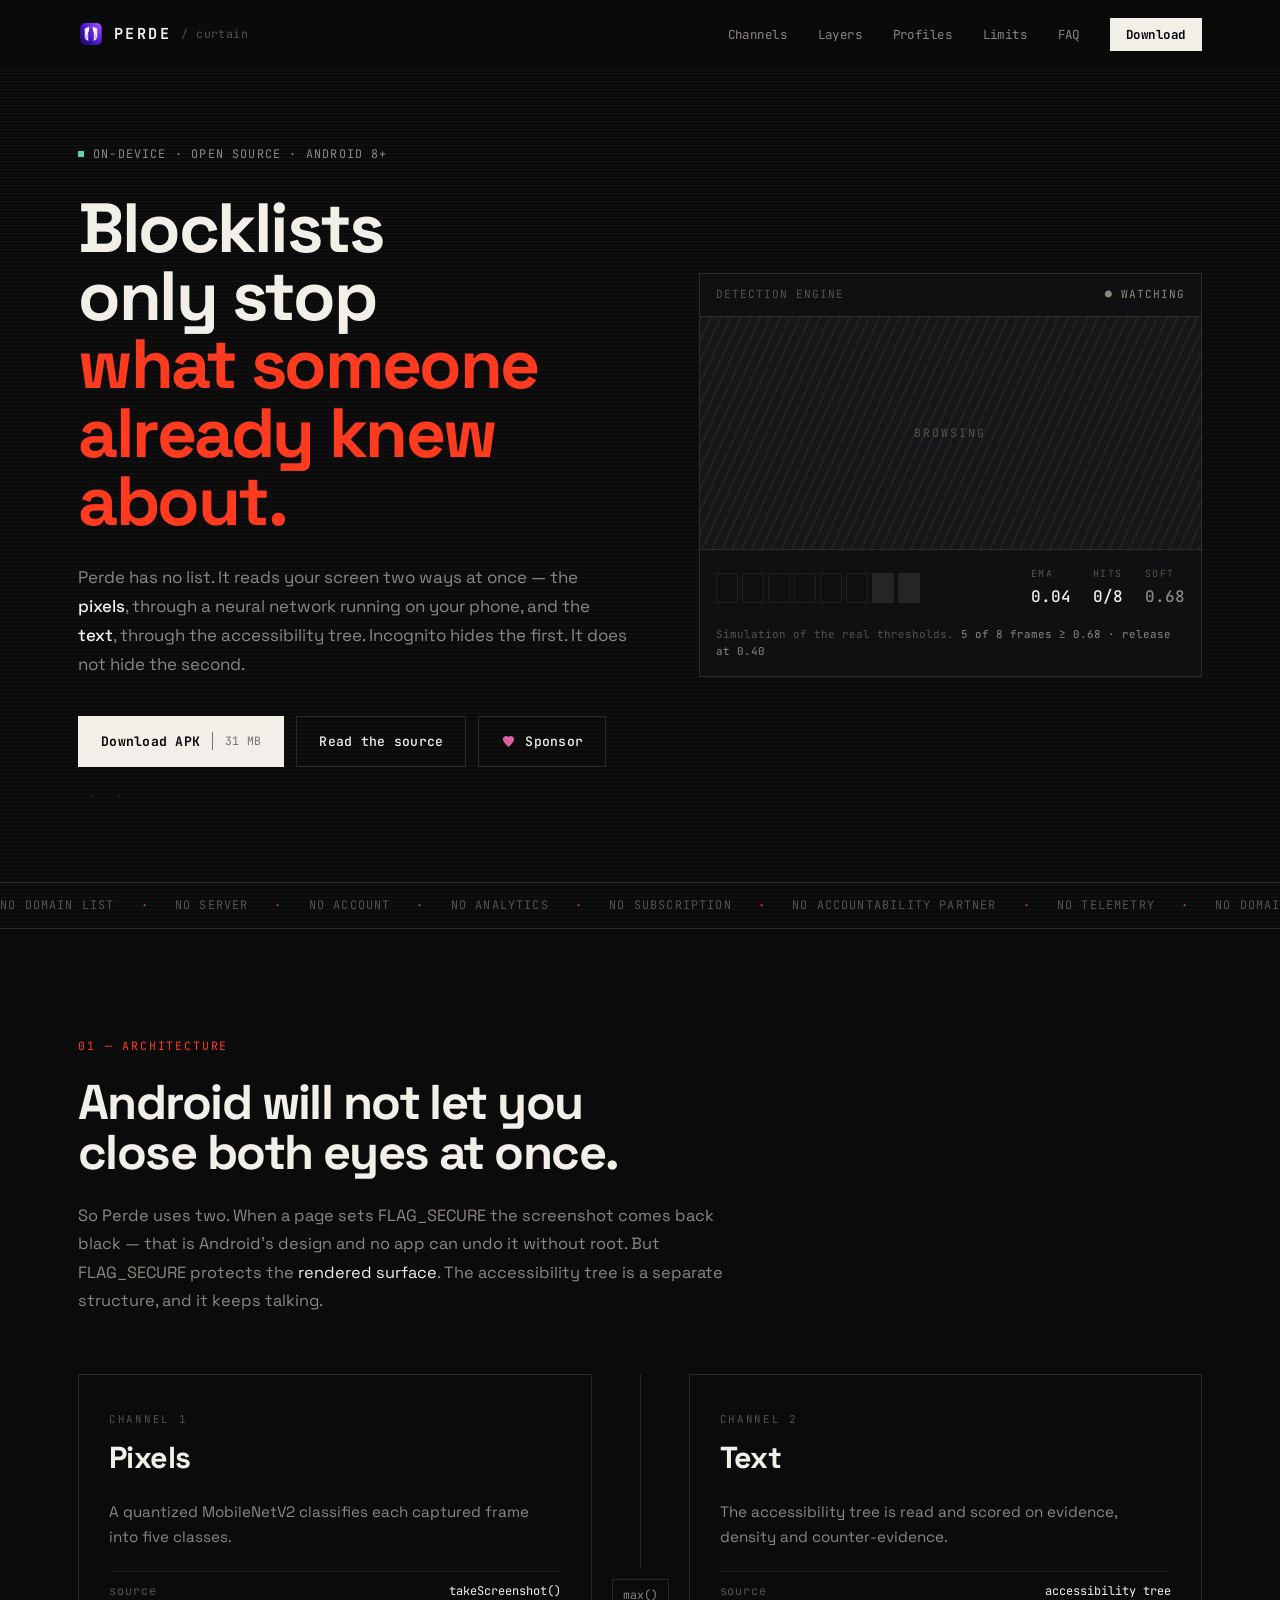
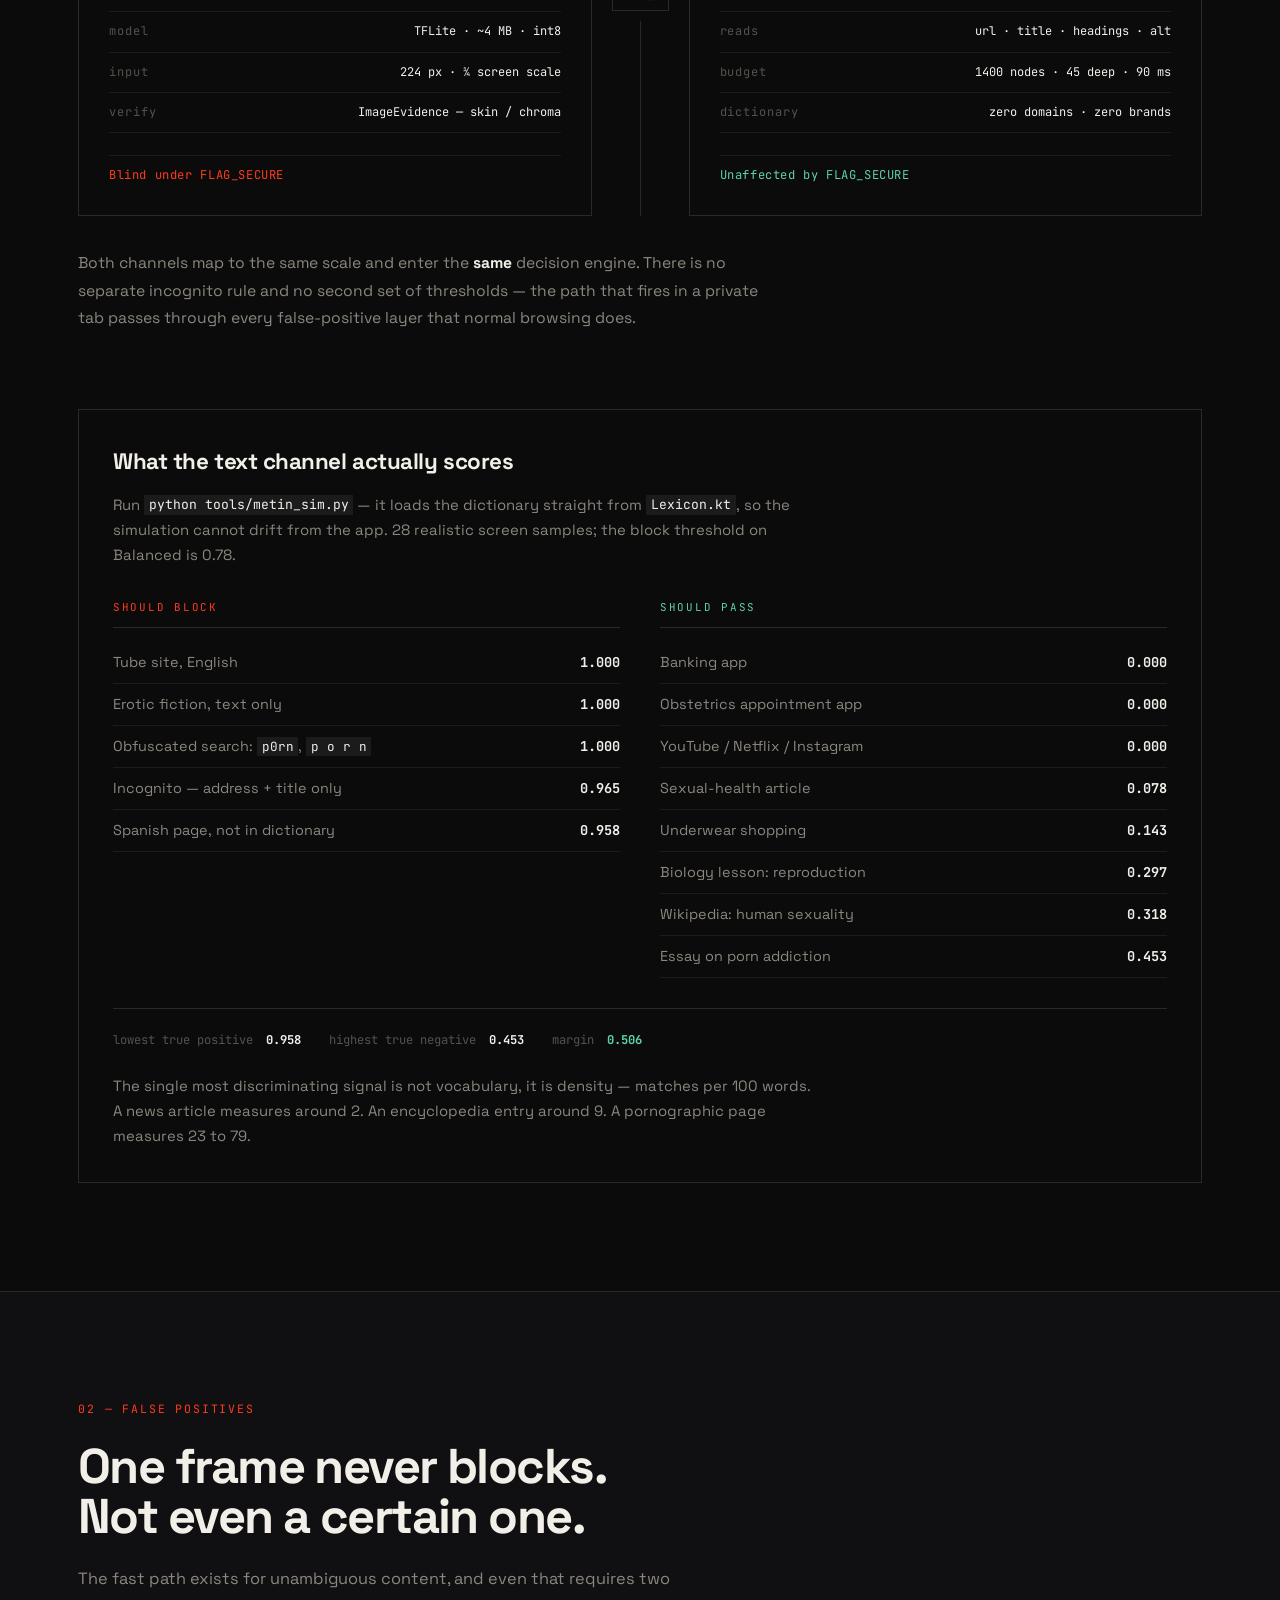
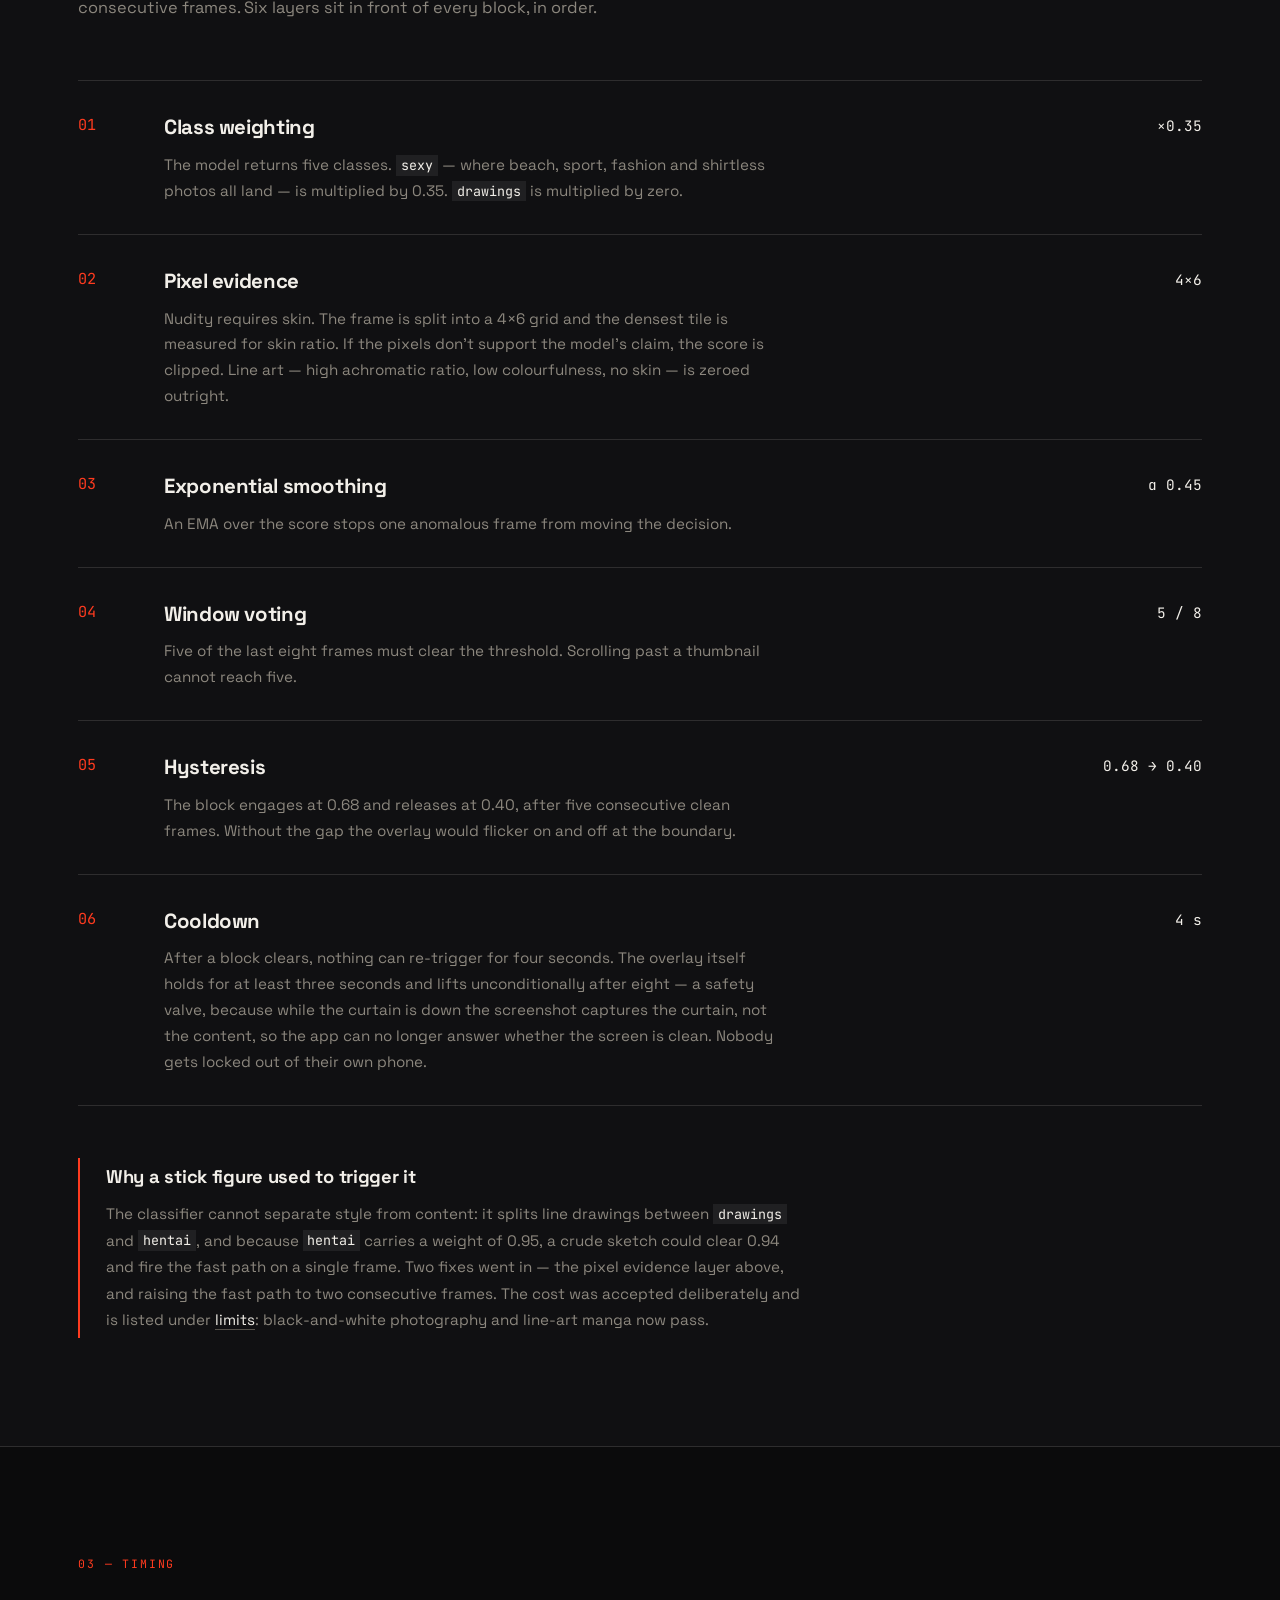
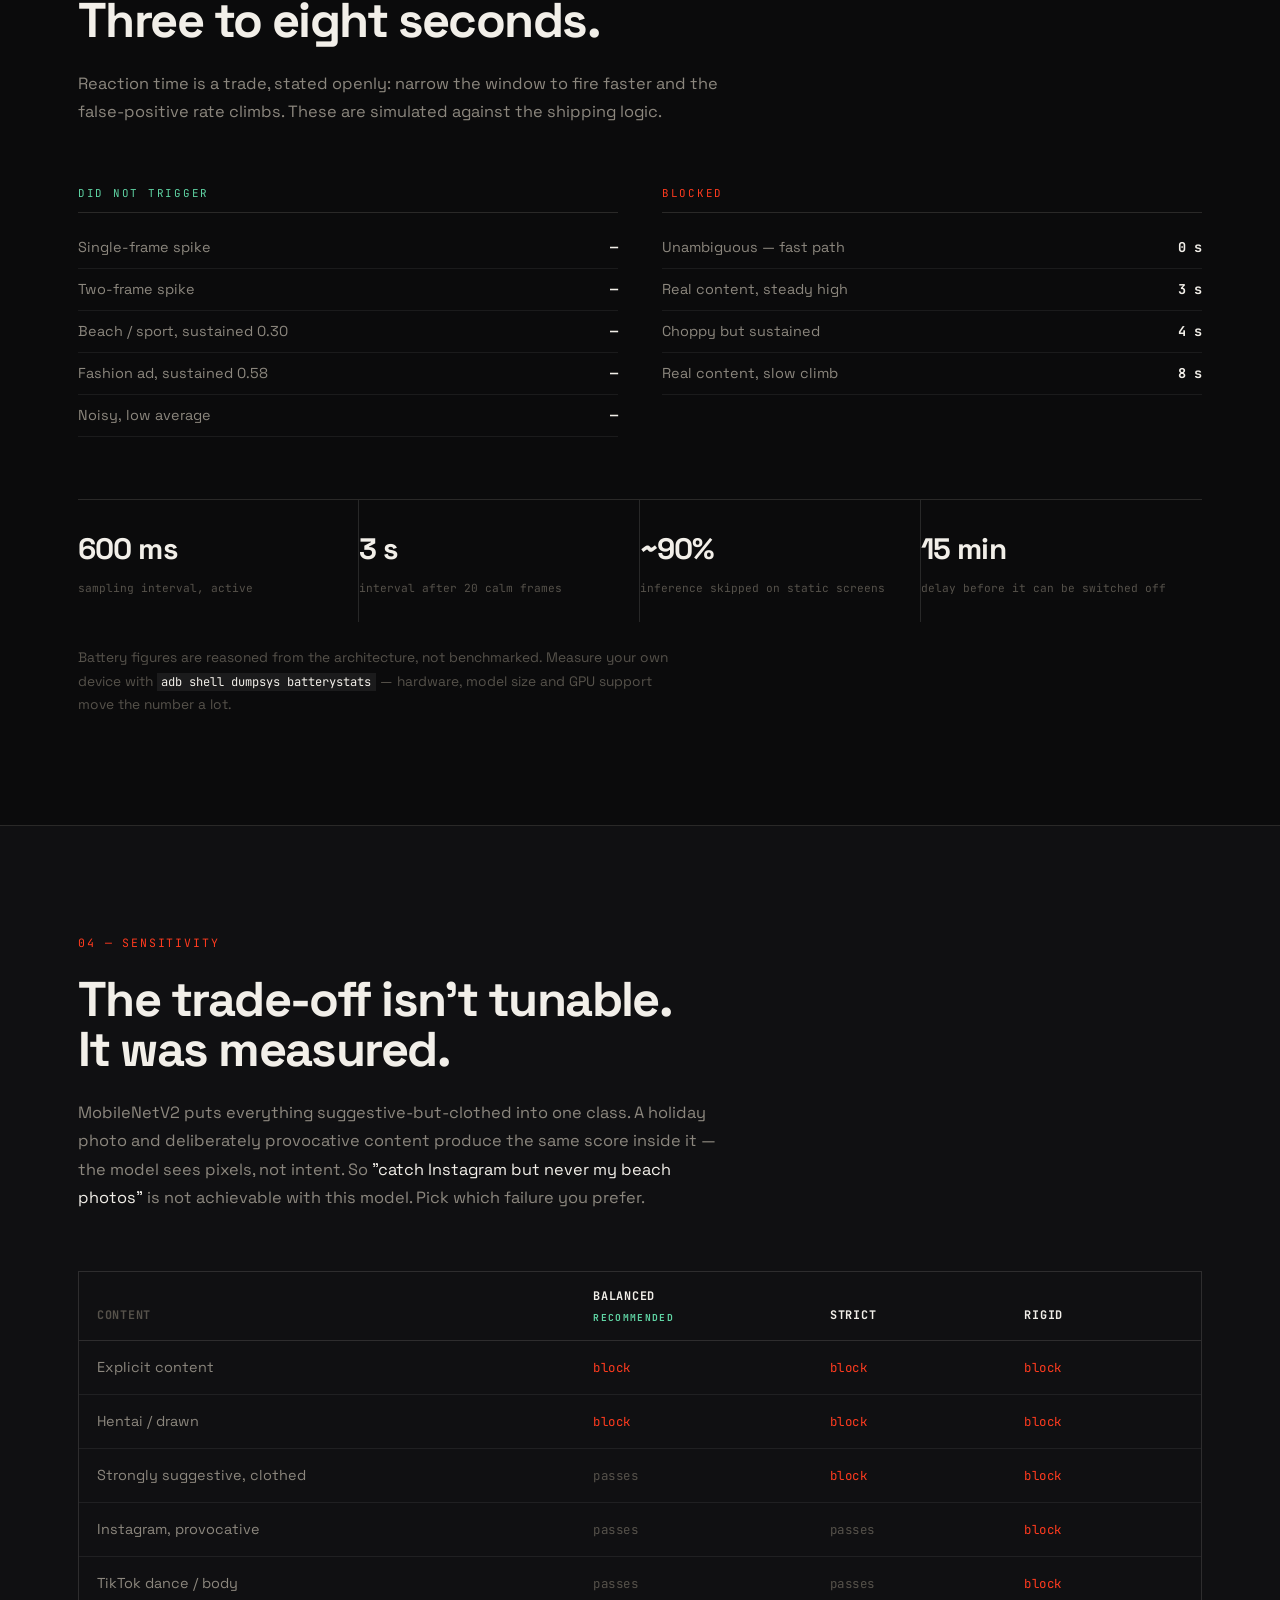
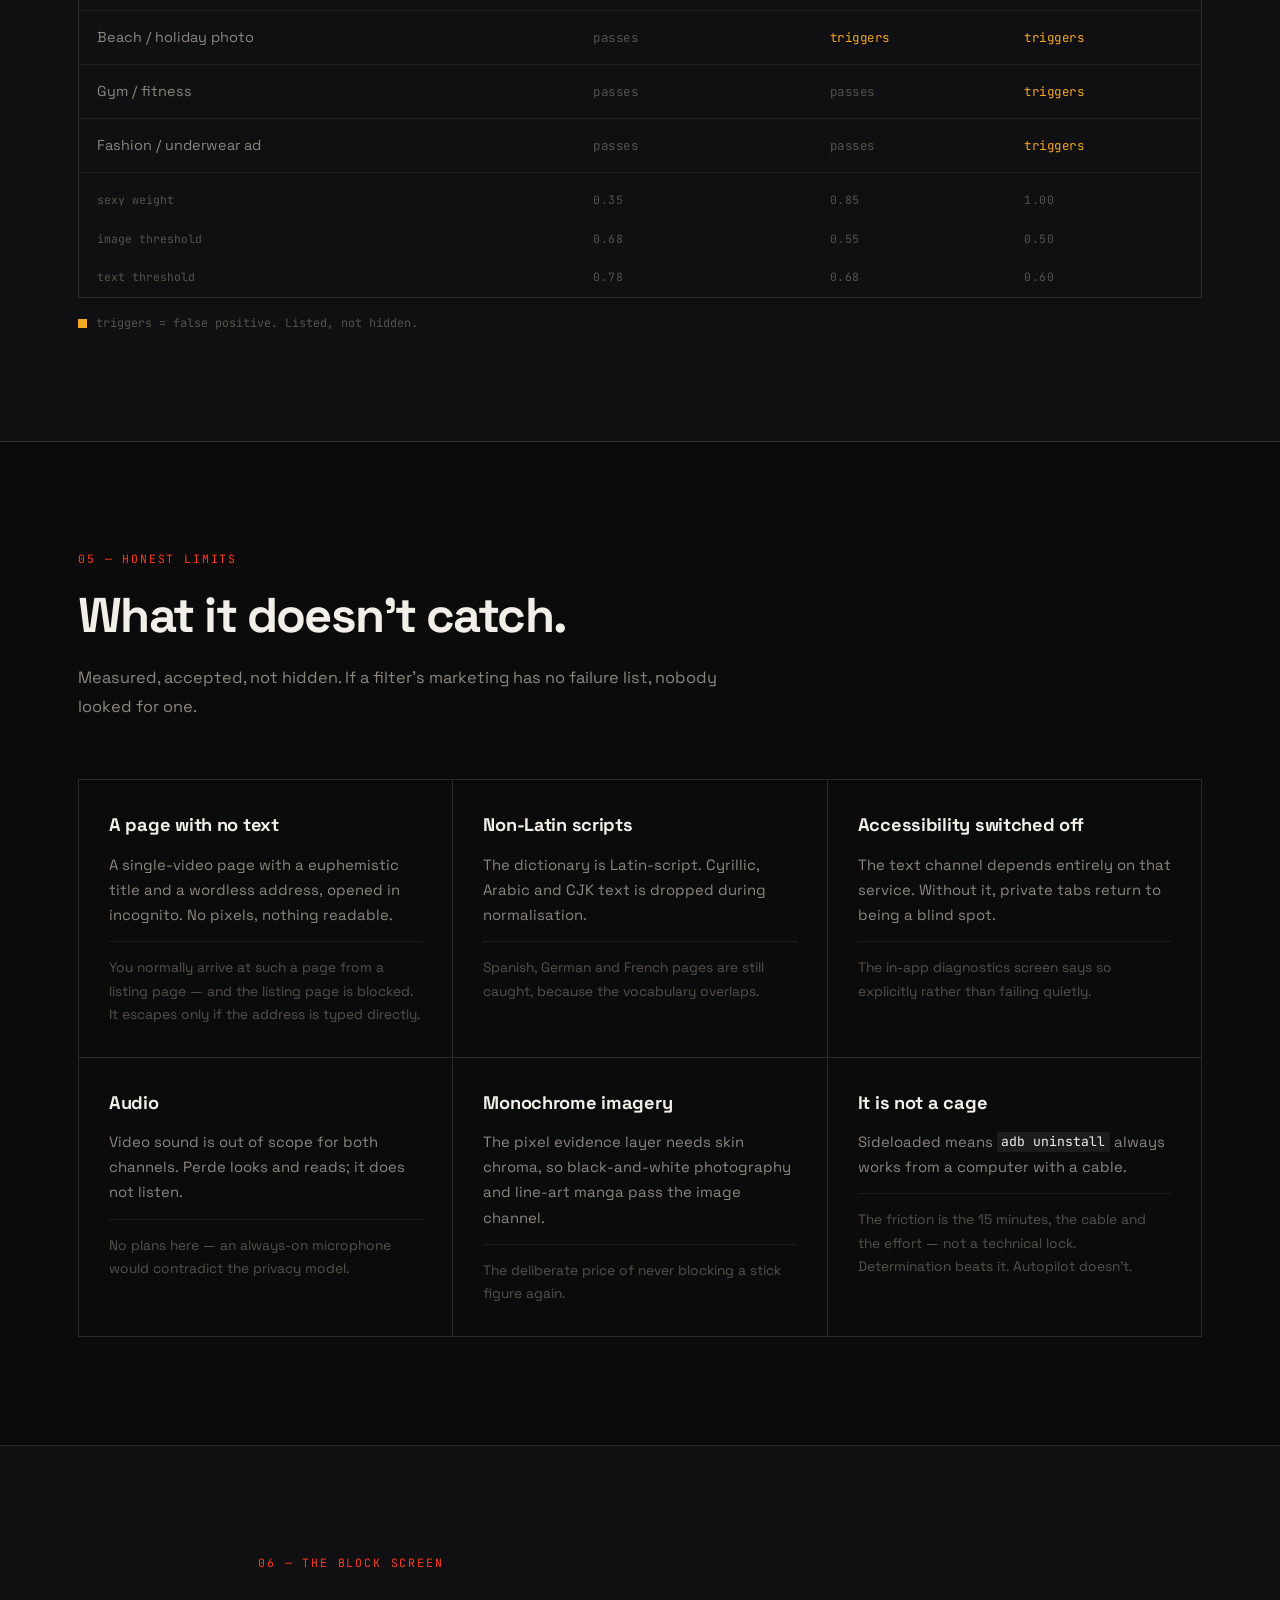
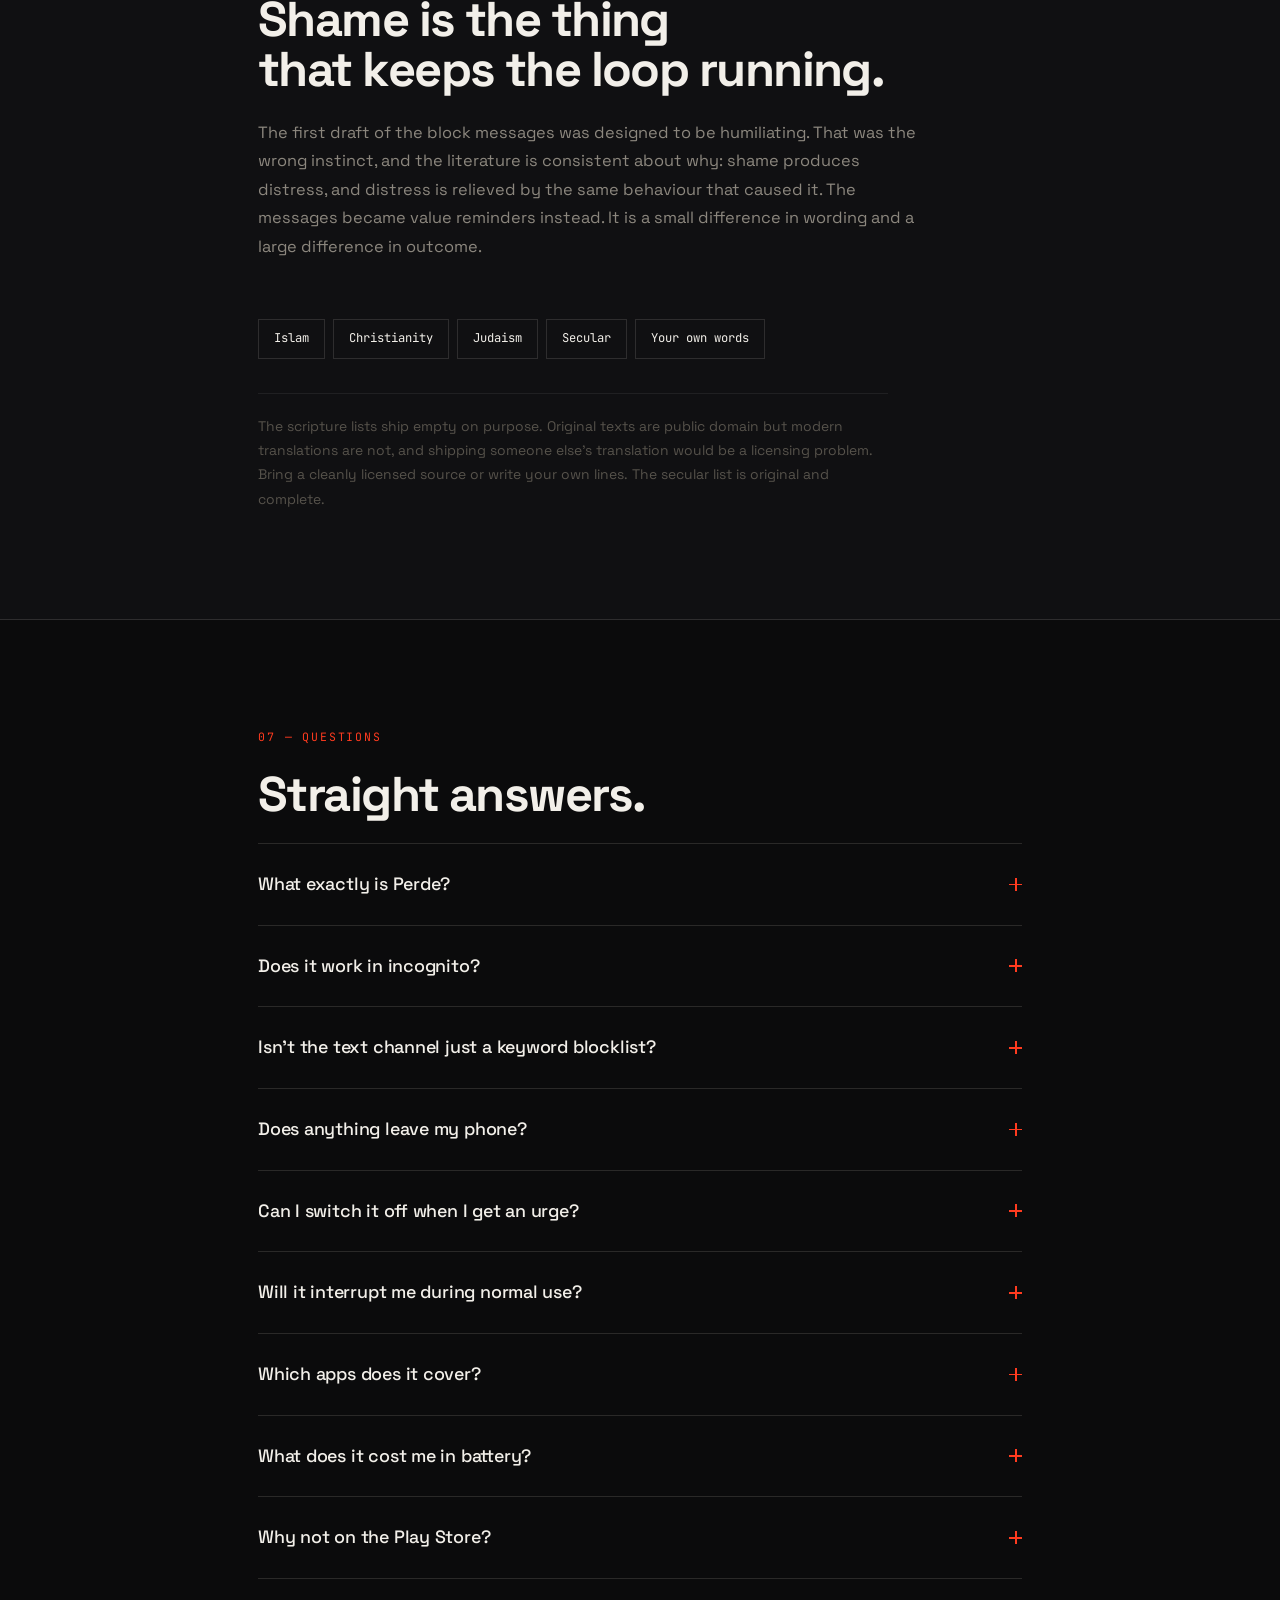
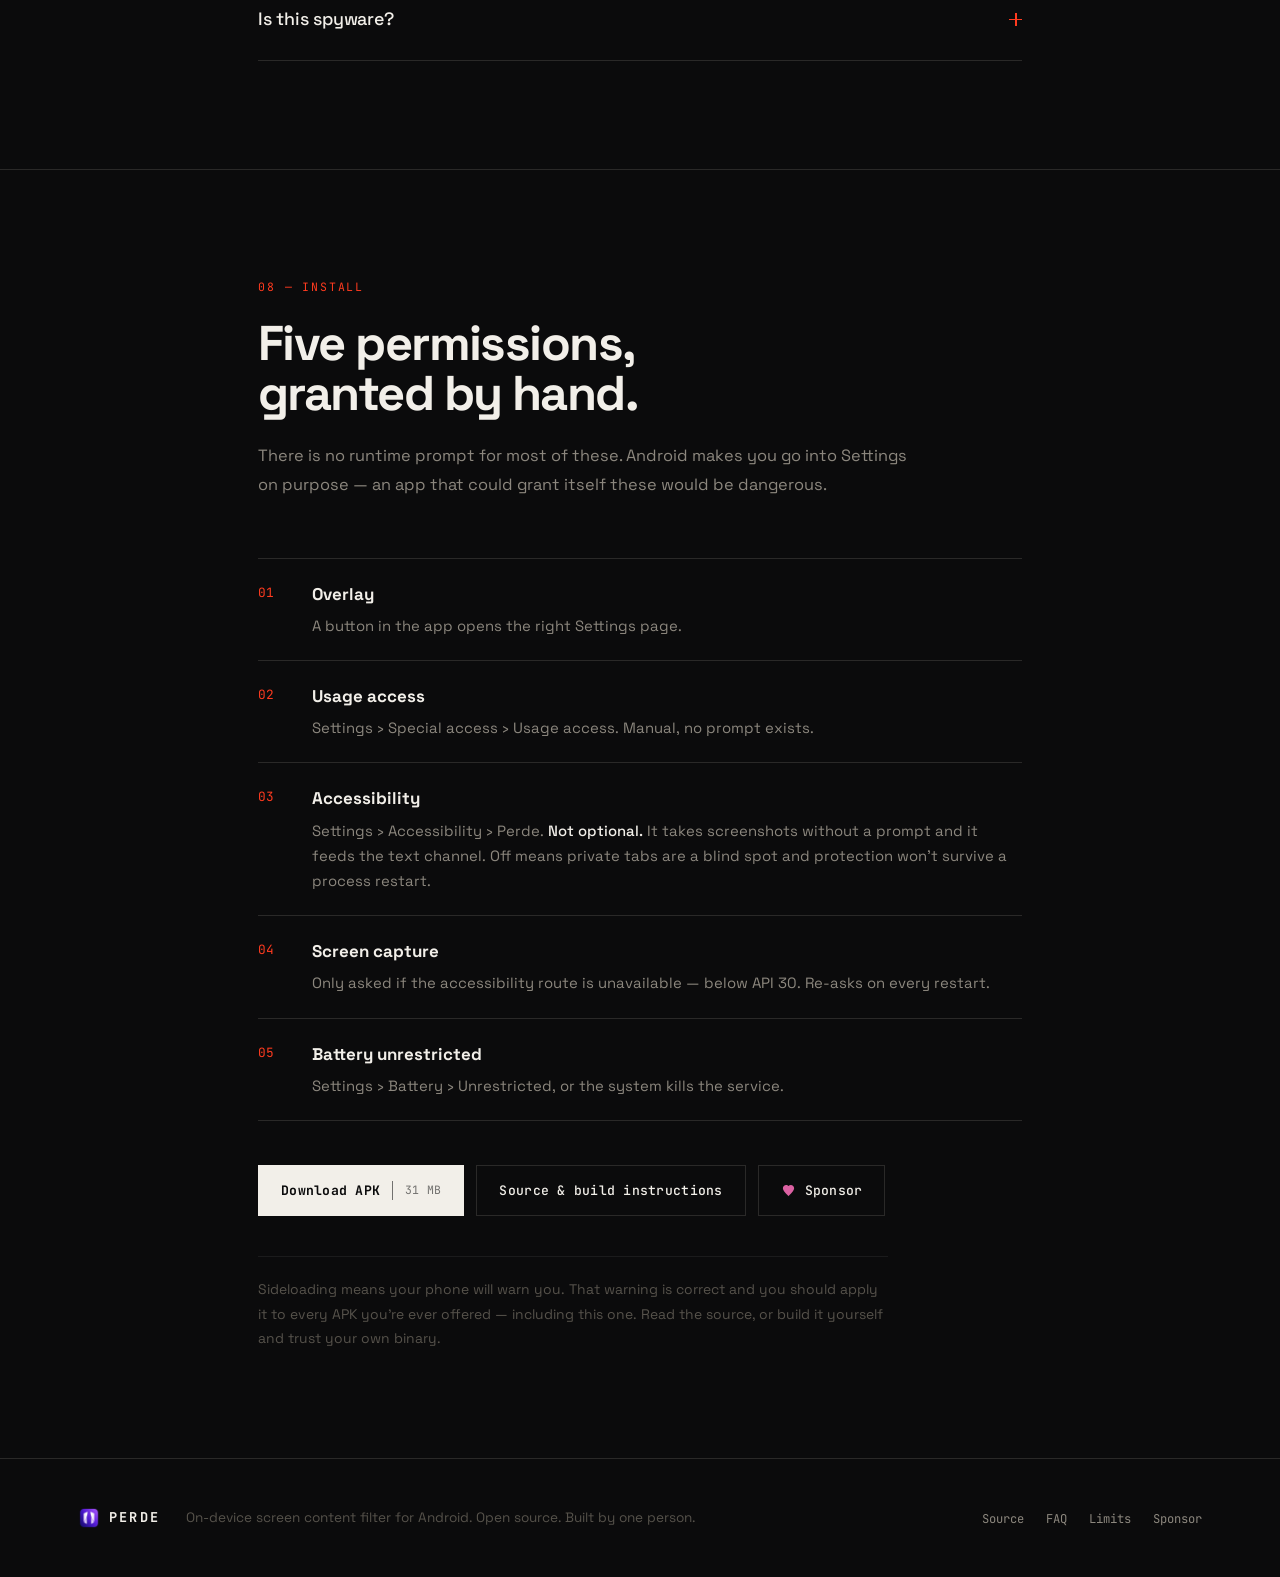
==== commit 6c50b626: "Indirmeyi release'e bagla, ikon agirligini dusur, sponsor butonu ekle Indirme: - APK artik app repo'" ====
--- a/index.html
+++ b/index.html
@@ -20,13 +20,17 @@
   <meta property="og:url" content="https://crucio4.github.io/perde-web/">
   <meta property="og:site_name" content="Perde">
   <meta property="og:locale" content="en_US">
-  <meta property="og:image" content="https://crucio4.github.io/perde-web/assets/perde_icon.png">
+  <meta property="og:image" content="https://crucio4.github.io/perde-web/assets/og-image.png">
+  <meta property="og:image:width" content="1200">
+  <meta property="og:image:height" content="630">
+  <meta property="og:image:alt" content="Perde — on-device screen content filter for Android. No blocklist. Nothing leaves the phone.">
 
   <!-- Twitter Card -->
   <meta name="twitter:card" content="summary_large_image">
   <meta name="twitter:title" content="Perde — On-Device Screen Content Filter for Android">
   <meta name="twitter:description" content="Reads pixels and text. Works where blocklists and incognito fail. Nothing leaves your phone. Open source.">
-  <meta name="twitter:image" content="https://crucio4.github.io/perde-web/assets/perde_icon.png">
+  <meta name="twitter:image" content="https://crucio4.github.io/perde-web/assets/og-image.png">
+  <meta name="twitter:image:alt" content="Perde — on-device screen content filter for Android.">
 
   <!-- Fonts -->
   <link rel="preconnect" href="https://fonts.googleapis.com">
@@ -37,8 +41,8 @@
   <link rel="stylesheet" href="styles.css">
 
   <!-- Favicon -->
-  <link rel="icon" href="favicon.png" type="image/png">
-  <link rel="apple-touch-icon" href="assets/perde_icon.png">
+  <link rel="icon" href="favicon.png" type="image/png" sizes="48x48">
+  <link rel="apple-touch-icon" href="assets/apple-touch-icon.png">
 
   <!-- Schema.org JSON-LD: SoftwareApplication -->
   <script type="application/ld+json">
@@ -56,15 +60,22 @@
       "priceCurrency": "USD"
     },
     "softwareVersion": "1.0",
-    "fileSize": "32MB",
+    "fileSize": "31MB",
+    "datePublished": "2026-07-30",
+    "dateModified": "2026-07-31",
     "author": {
       "@type": "Person",
-      "name": "Berke"
+      "name": "Berke",
+      "url": "https://github.com/crucio4"
     },
     "url": "https://crucio4.github.io/perde-web/",
-    "downloadUrl": "https://crucio4.github.io/perde-web/assets/perde.apk",
-    "installUrl": "https://github.com/crucio4/perde-app",
+    "downloadUrl": "https://github.com/crucio4/perde-app/releases/latest/download/perde_app.apk",
+    "installUrl": "https://github.com/crucio4/perde-app/releases/latest",
     "codeRepository": "https://github.com/crucio4/perde-app",
+    "sameAs": [
+      "https://github.com/crucio4/perde-app"
+    ],
+    "permissions": "Accessibility service, display over other apps, usage access, battery unrestricted",
     "programmingLanguage": "Kotlin",
     "isAccessibleForFree": true,
     "featureList": [
@@ -180,7 +191,7 @@
 <nav class="nav" id="navbar">
   <div class="shell nav-inner">
     <a href="#" class="brand">
-      <img src="assets/perde_icon.png" alt="" width="26" height="26" class="brand-mark">
+      <img src="assets/perde_mark.png" alt="" width="26" height="26" class="brand-mark">
       <span class="brand-word">PERDE</span>
       <span class="brand-gloss">/ curtain</span>
     </a>
@@ -220,12 +231,18 @@
       </p>
 
       <div class="hero-actions">
-        <a href="assets/perde.apk" download="perde.apk" class="btn btn-solid" id="download-btn">
+        <a href="https://github.com/crucio4/perde-app/releases/latest/download/perde_app.apk" class="btn btn-solid" id="download-btn">
           <span id="download-btn-text">Download APK</span>
-          <span class="btn-meta" id="download-btn-meta">32 MB</span>
+          <span class="btn-meta" id="download-btn-meta">31 MB</span>
         </a>
         <a href="https://github.com/crucio4/perde-app" target="_blank" rel="noopener" class="btn btn-ghost">
           Read the source
+        </a>
+        <a href="https://github.com/sponsors/crucio4" target="_blank" rel="noopener" class="btn btn-ghost btn-sponsor">
+          <svg class="heart" viewBox="0 0 16 16" width="15" height="15" aria-hidden="true" focusable="false">
+            <path fill="currentColor" d="M8 14.25l-.345-.666C4.02 9.773 2 7.723 2 5.5 2 3.567 3.567 2 5.5 2c1.02 0 1.96.44 2.5 1.15A3.49 3.49 0 0 1 10.5 2C12.433 2 14 3.567 14 5.5c0 2.223-2.02 4.273-5.655 8.084L8 14.25z"/>
+          </svg>
+          Sponsor
         </a>
       </div>
 
@@ -735,12 +752,17 @@
     </ol>
 
     <div class="get-actions">
-      <a href="assets/perde.apk" download="perde.apk" class="btn btn-solid" id="download-btn-2">
+      <a href="https://github.com/crucio4/perde-app/releases/latest/download/perde_app.apk" class="btn btn-solid" id="download-btn-2">
         <span>Download APK</span>
-        <span class="btn-meta" id="download-btn-meta-2">32 MB</span>
+        <span class="btn-meta" id="download-btn-meta-2">31 MB</span>
       </a>
       <a href="https://github.com/crucio4/perde-app" target="_blank" rel="noopener" class="btn btn-ghost">Source &amp; build instructions</a>
-      <a href="https://github.com/sponsors/crucio4" target="_blank" rel="noopener" class="btn btn-ghost">Sponsor</a>
+      <a href="https://github.com/sponsors/crucio4" target="_blank" rel="noopener" class="btn btn-ghost btn-sponsor">
+        <svg class="heart" viewBox="0 0 16 16" width="15" height="15" aria-hidden="true" focusable="false">
+          <path fill="currentColor" d="M8 14.25l-.345-.666C4.02 9.773 2 7.723 2 5.5 2 3.567 3.567 2 5.5 2c1.02 0 1.96.44 2.5 1.15A3.49 3.49 0 0 1 10.5 2C12.433 2 14 3.567 14 5.5c0 2.223-2.02 4.273-5.655 8.084L8 14.25z"/>
+        </svg>
+        Sponsor
+      </a>
     </div>
     <p class="fineprint">
       Sideloading means your phone will warn you. That warning is correct and you should apply
@@ -756,7 +778,7 @@
 <footer class="foot">
   <div class="shell foot-inner">
     <div class="foot-brand">
-      <img src="assets/perde_icon.png" alt="" width="22" height="22">
+      <img src="assets/perde_mark.png" alt="" width="22" height="22">
       <span>PERDE</span>
     </div>
     <p class="foot-line">On-device screen content filter for Android. Open source. Built by one person.</p>
--- a/styles.css
+++ b/styles.css
@@ -17,9 +17,10 @@
   --line:      rgba(242, 239, 233, 0.13);
   --line-soft: rgba(242, 239, 233, 0.07);
 
-  --signal: #ff3b1f;   /* block / curtain */
-  --pass:   #5fd3a3;   /* passes */
-  --warn:   #f5a623;   /* false positive */
+  --signal:  #ff3b1f;   /* block / curtain */
+  --pass:    #5fd3a3;   /* passes */
+  --warn:    #f5a623;   /* false positive */
+  --sponsor: #db61a2;   /* github sponsors heart */
 
   --shell: 1180px;
   --mono: 'JetBrains Mono', ui-monospace, SFMono-Regular, Menlo, monospace;
@@ -179,6 +180,12 @@
 .btn-solid:hover { background: var(--signal); border-color: var(--signal); color: #fff; }
 .btn-ghost { color: var(--bone); }
 .btn-ghost:hover { border-color: var(--bone); background: rgba(242, 239, 233, 0.05); }
+
+/* Sponsor keeps the ghost shape but carries the GitHub heart. */
+.btn-sponsor { gap: 9px; }
+.btn-sponsor .heart { color: var(--sponsor); flex: none; transition: transform 0.22s var(--ease); }
+.btn-sponsor:hover { border-color: var(--sponsor); background: rgba(219, 97, 162, 0.08); }
+.btn-sponsor:hover .heart { transform: scale(1.18); }
 .btn-meta {
   font-size: 0.72rem; opacity: 0.55; font-weight: 400;
   padding-left: 12px; border-left: 1px solid currentColor;
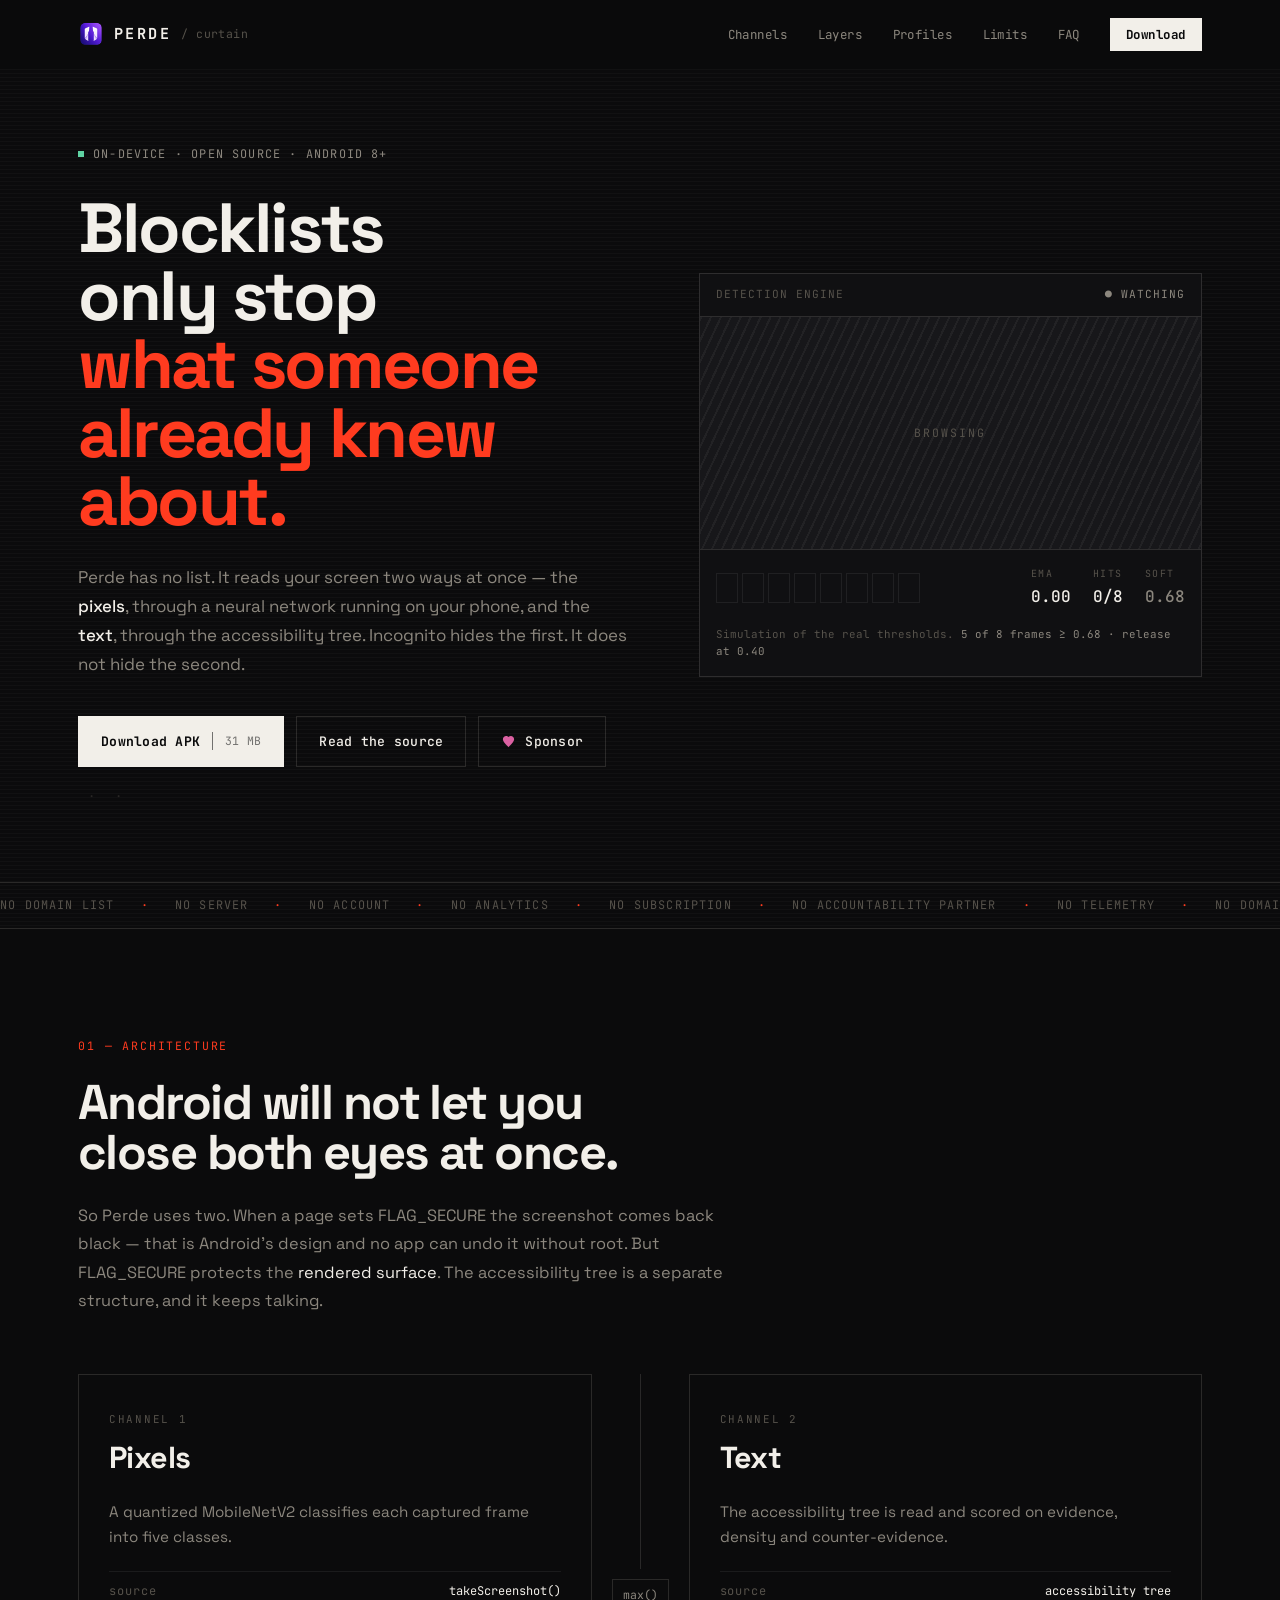
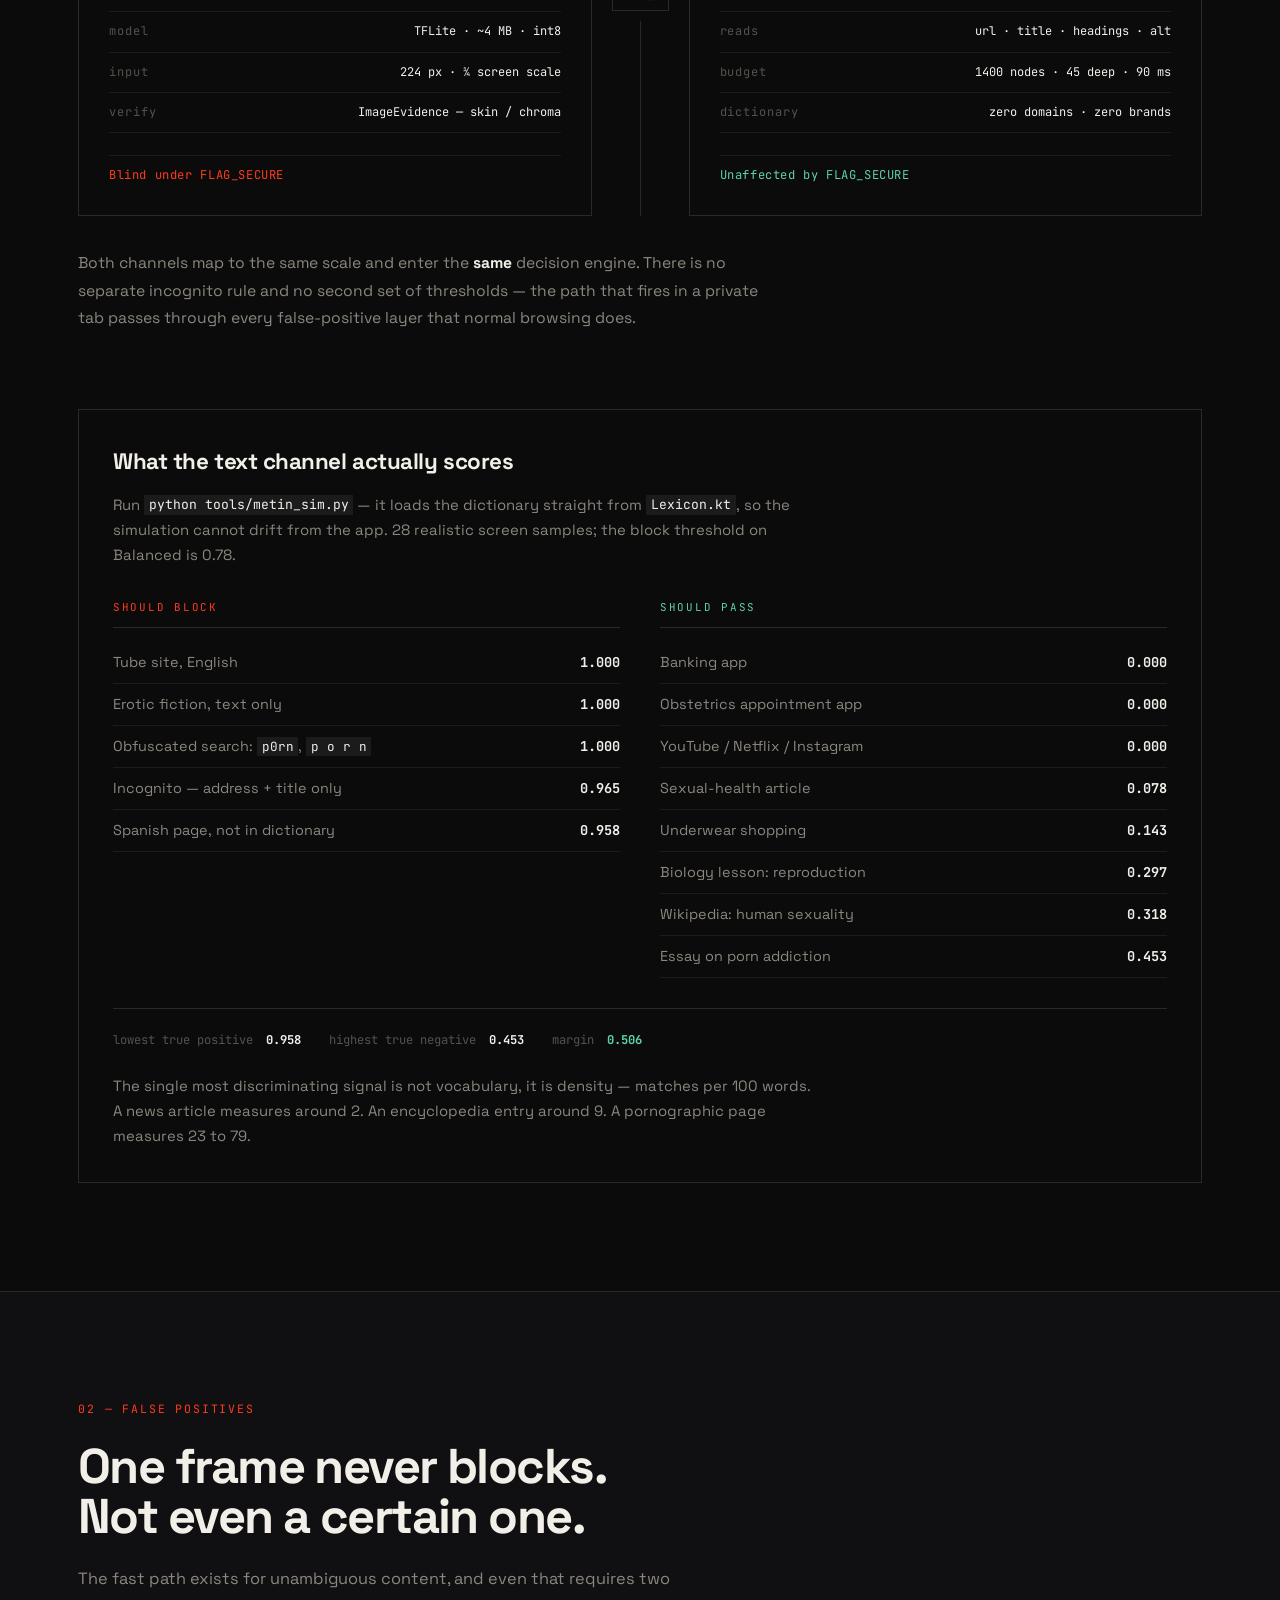
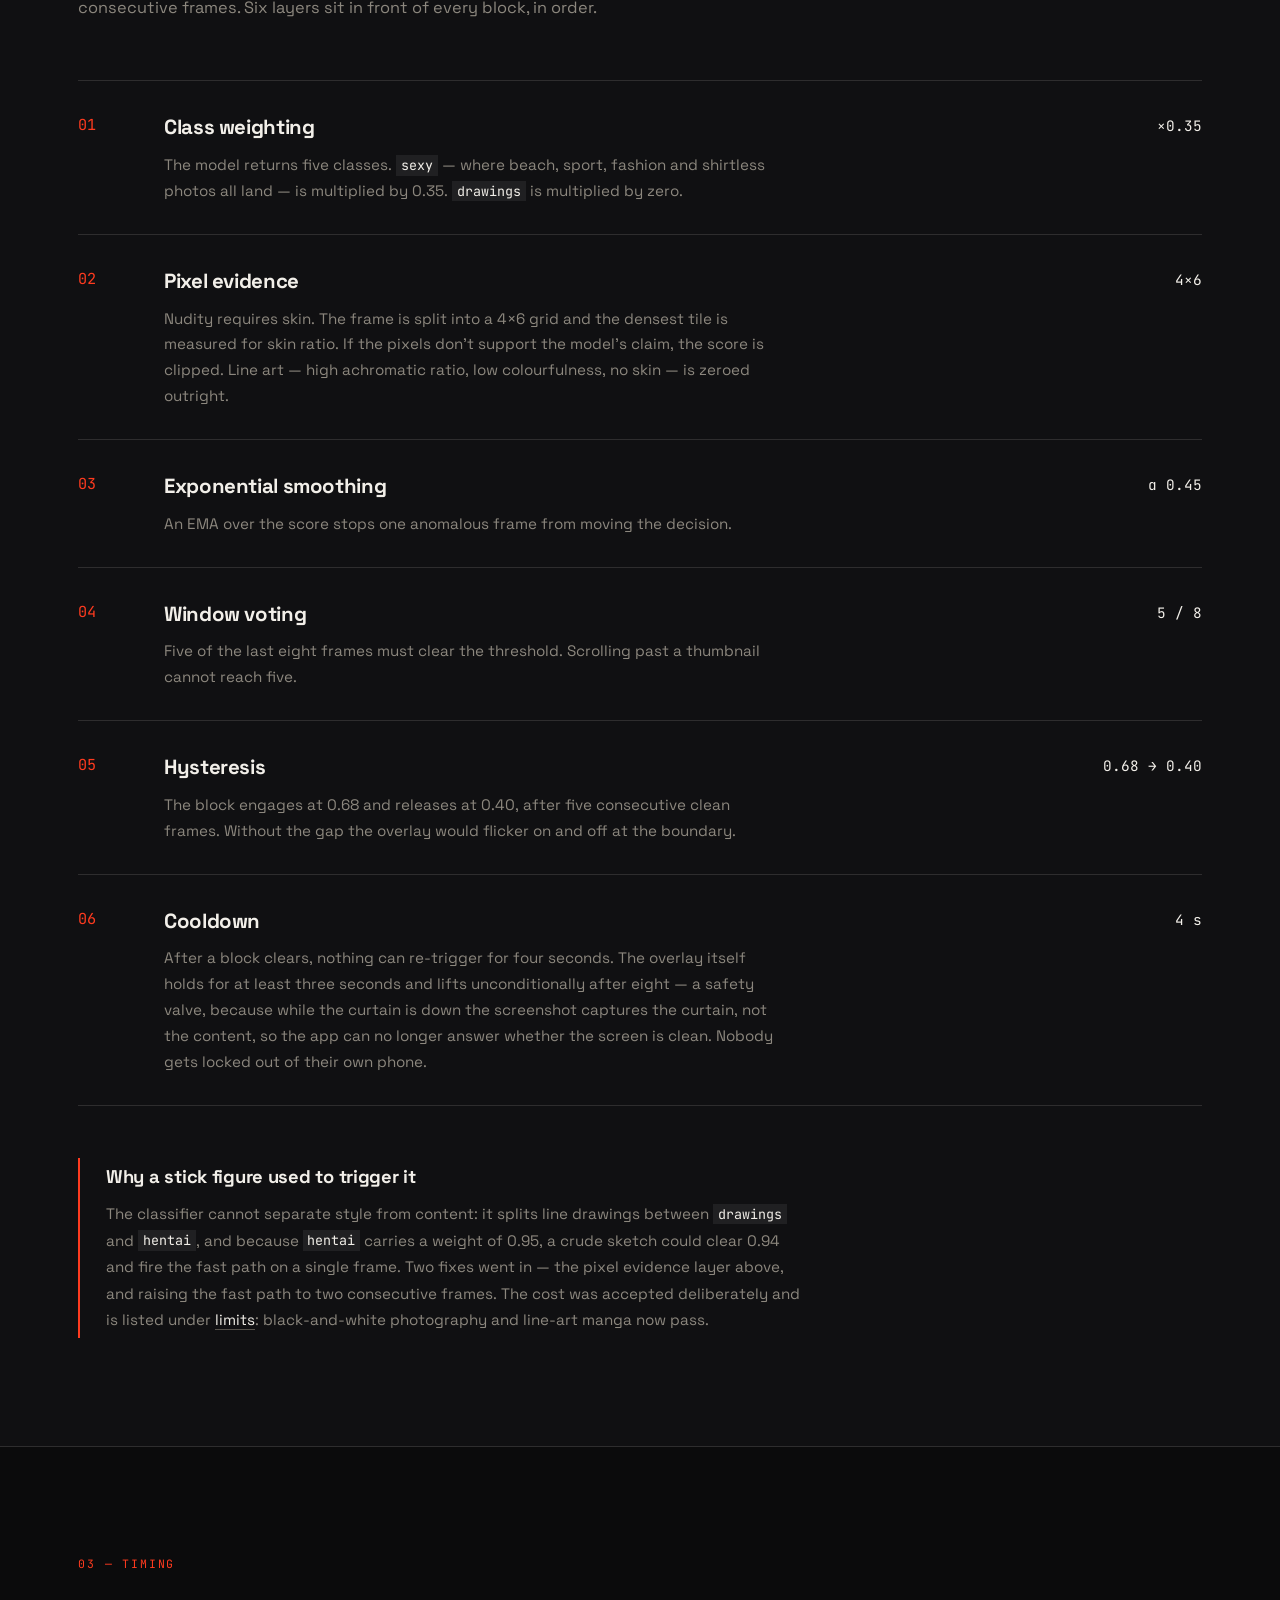
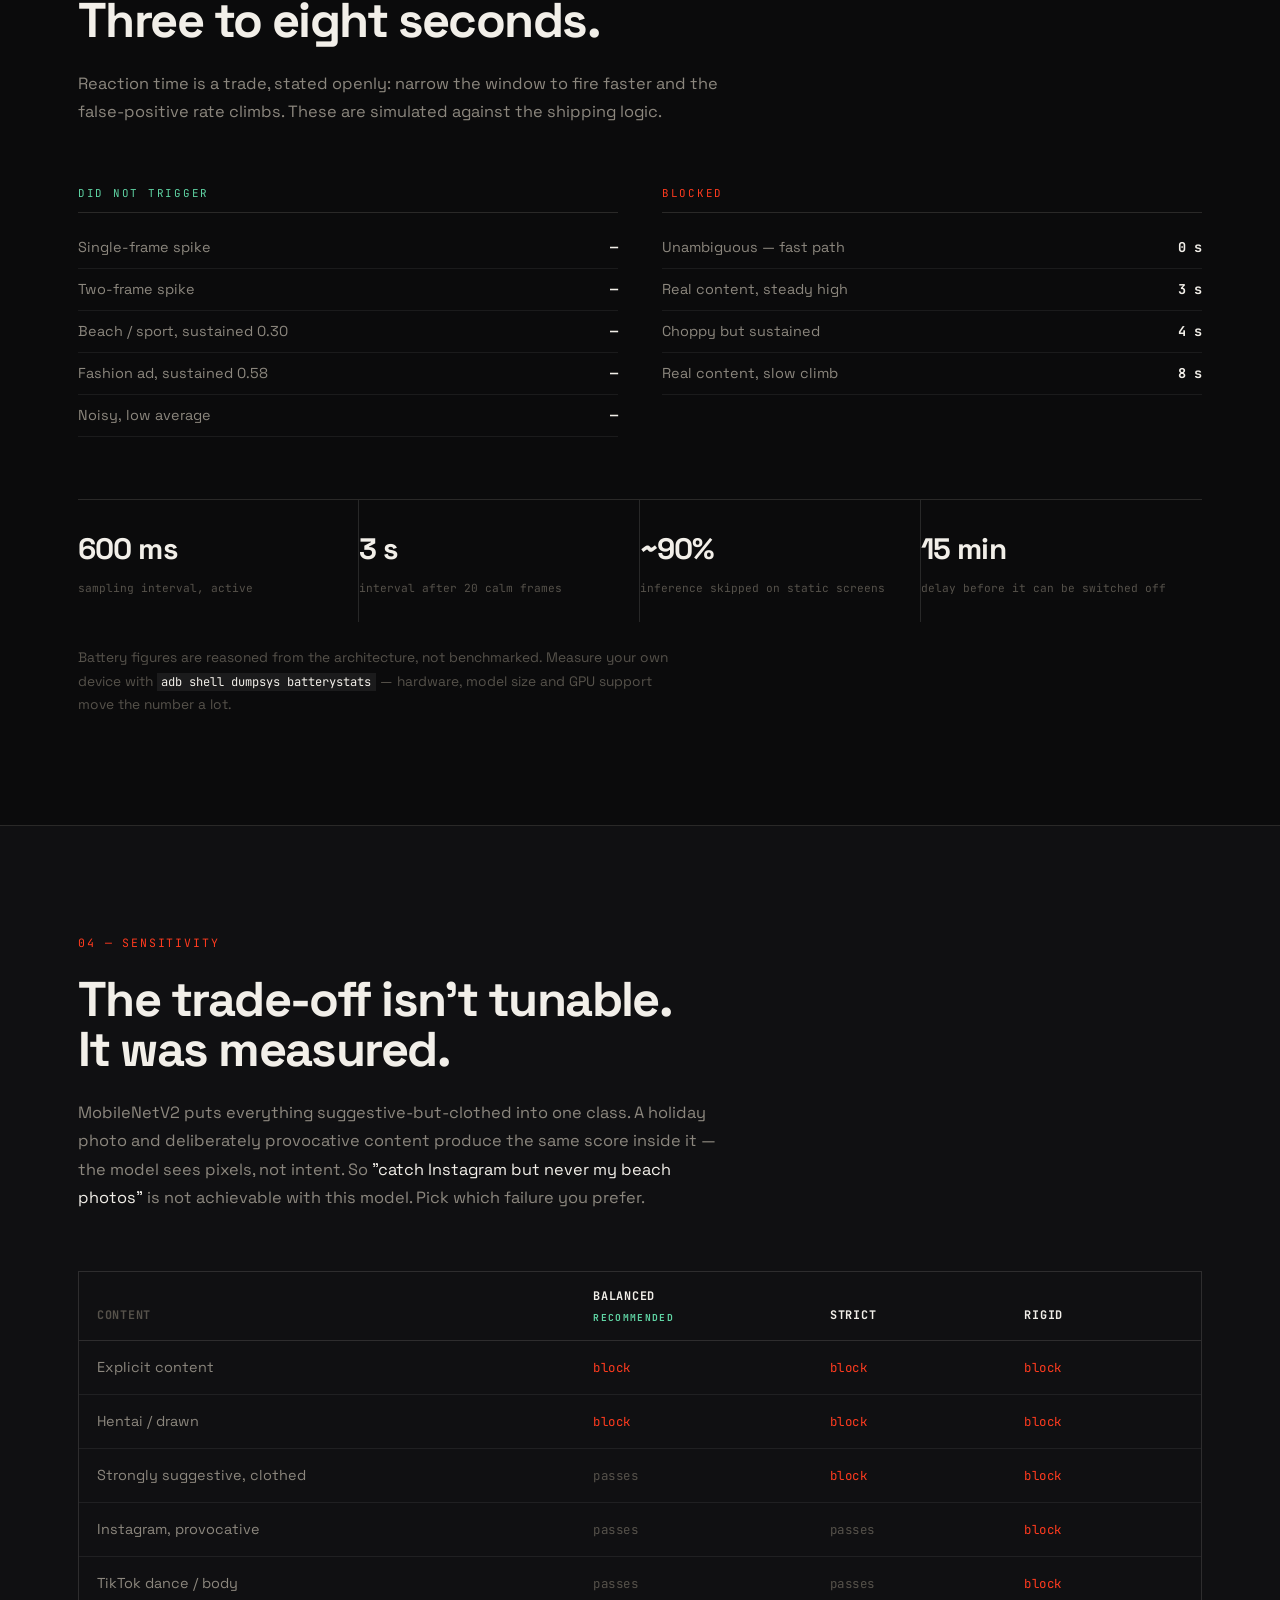
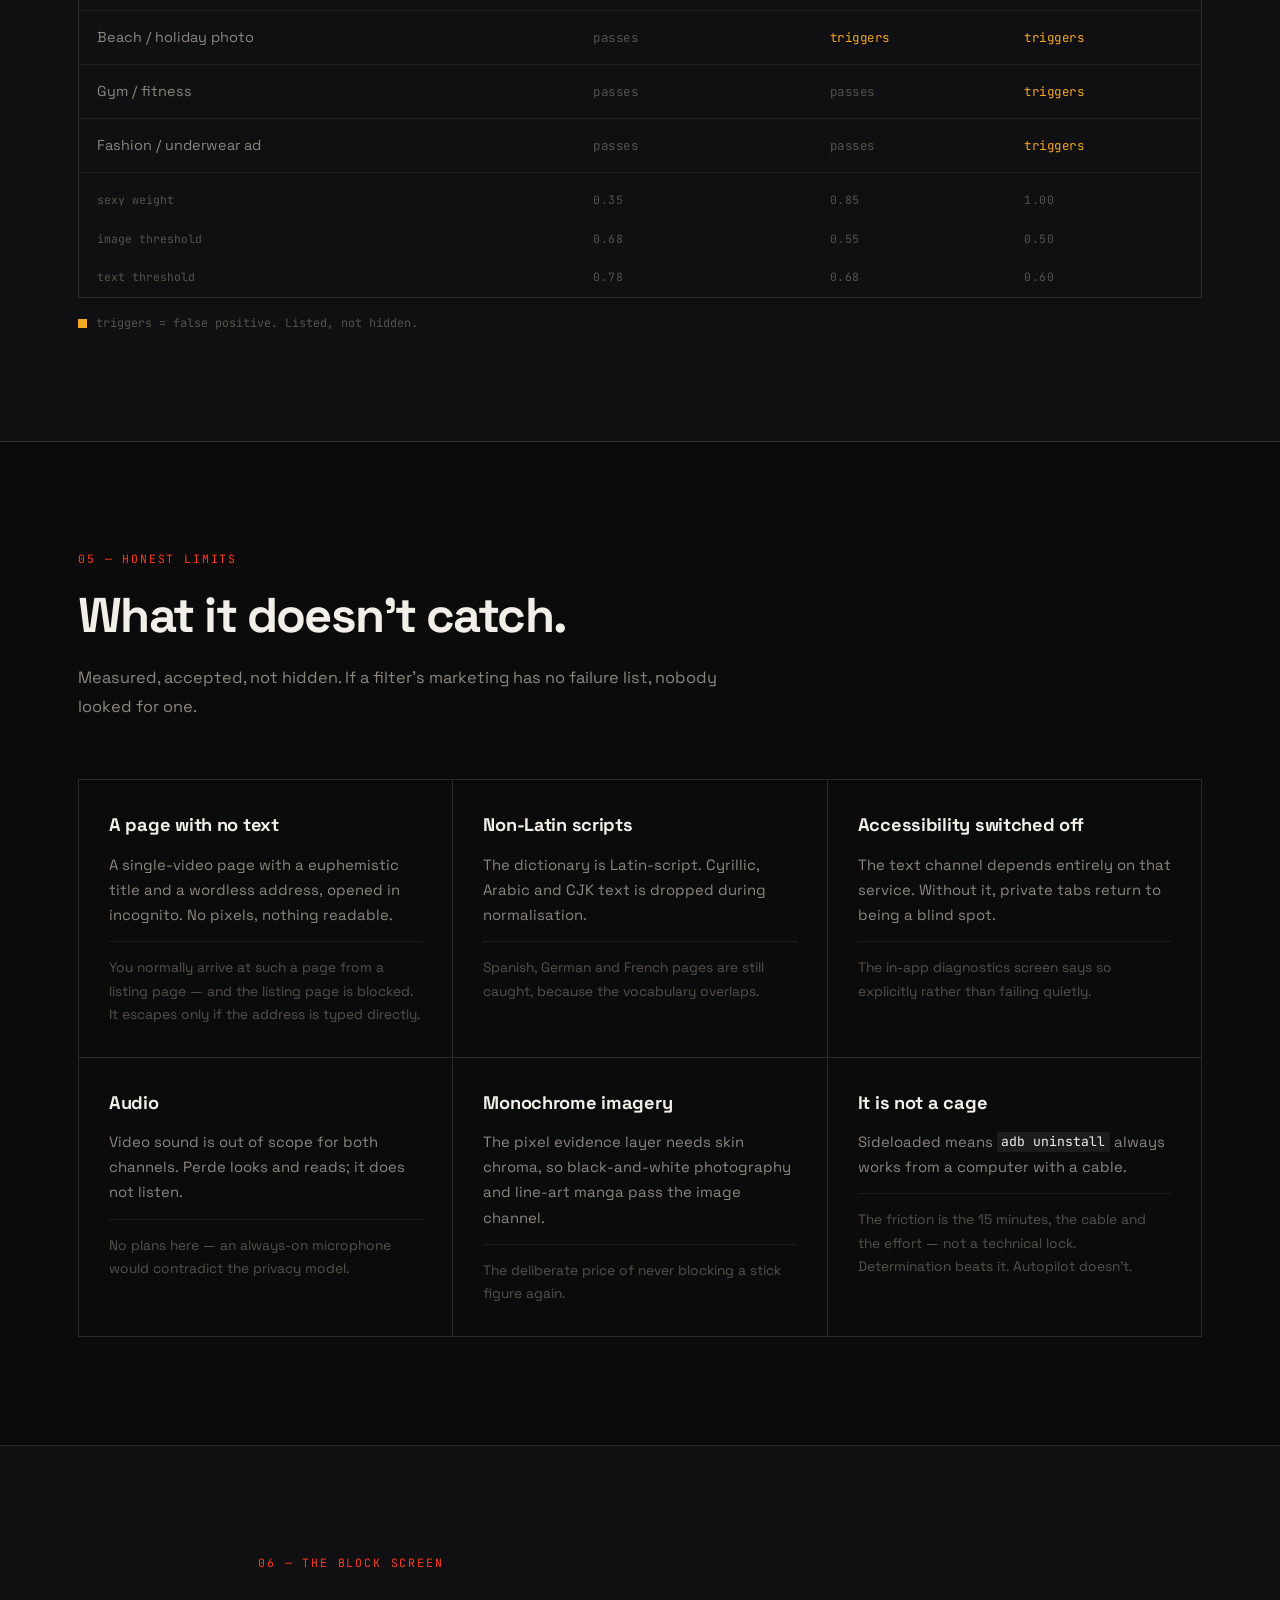
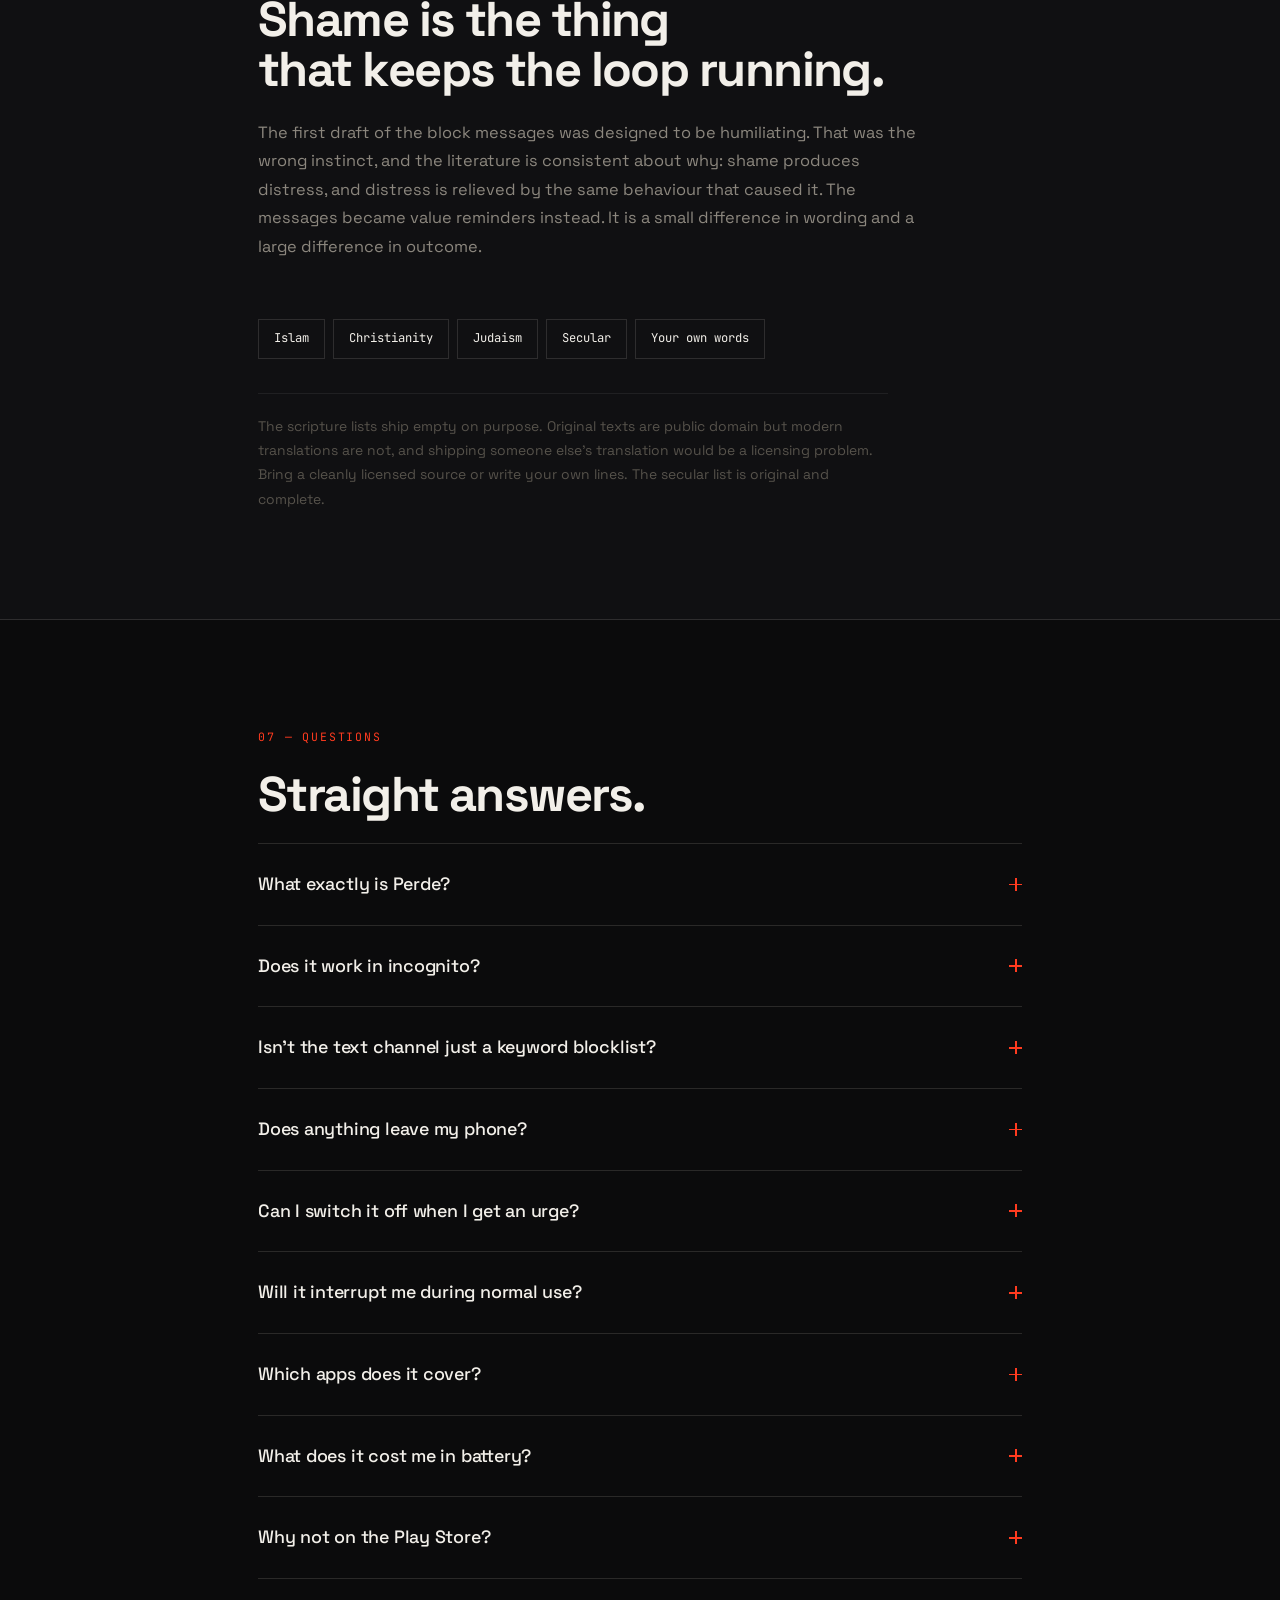
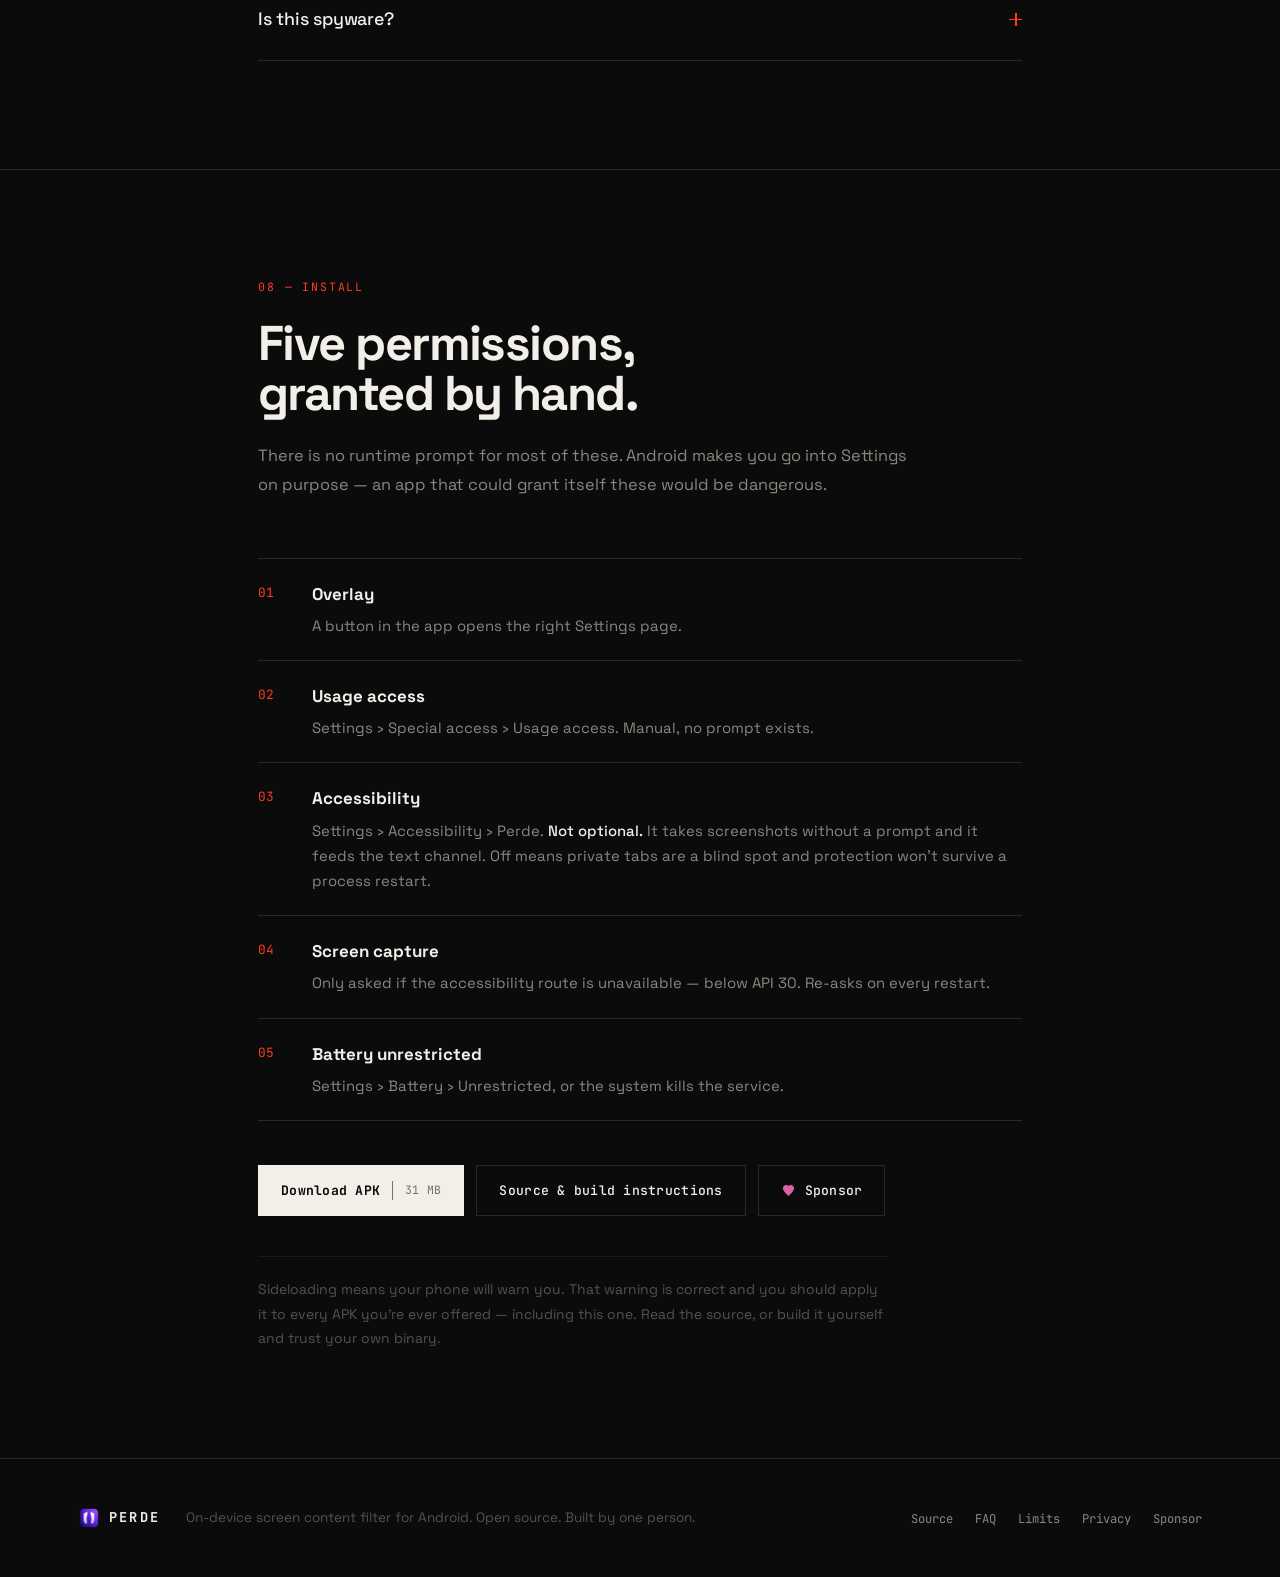
==== commit 8d38ee41: "Gizlilik politikasi sayfasi ekle APKPure yukleme formu Privacy Policy URL istiyor; F-Droid ve olasi " ====
--- a/index.html
+++ b/index.html
@@ -786,6 +786,7 @@
       <li><a href="https://github.com/crucio4/perde-app" target="_blank" rel="noopener">Source</a></li>
       <li><a href="#faq">FAQ</a></li>
       <li><a href="#limits">Limits</a></li>
+      <li><a href="privacy.html">Privacy</a></li>
       <li><a href="https://github.com/sponsors/crucio4" target="_blank" rel="noopener">Sponsor</a></li>
     </ul>
   </div>
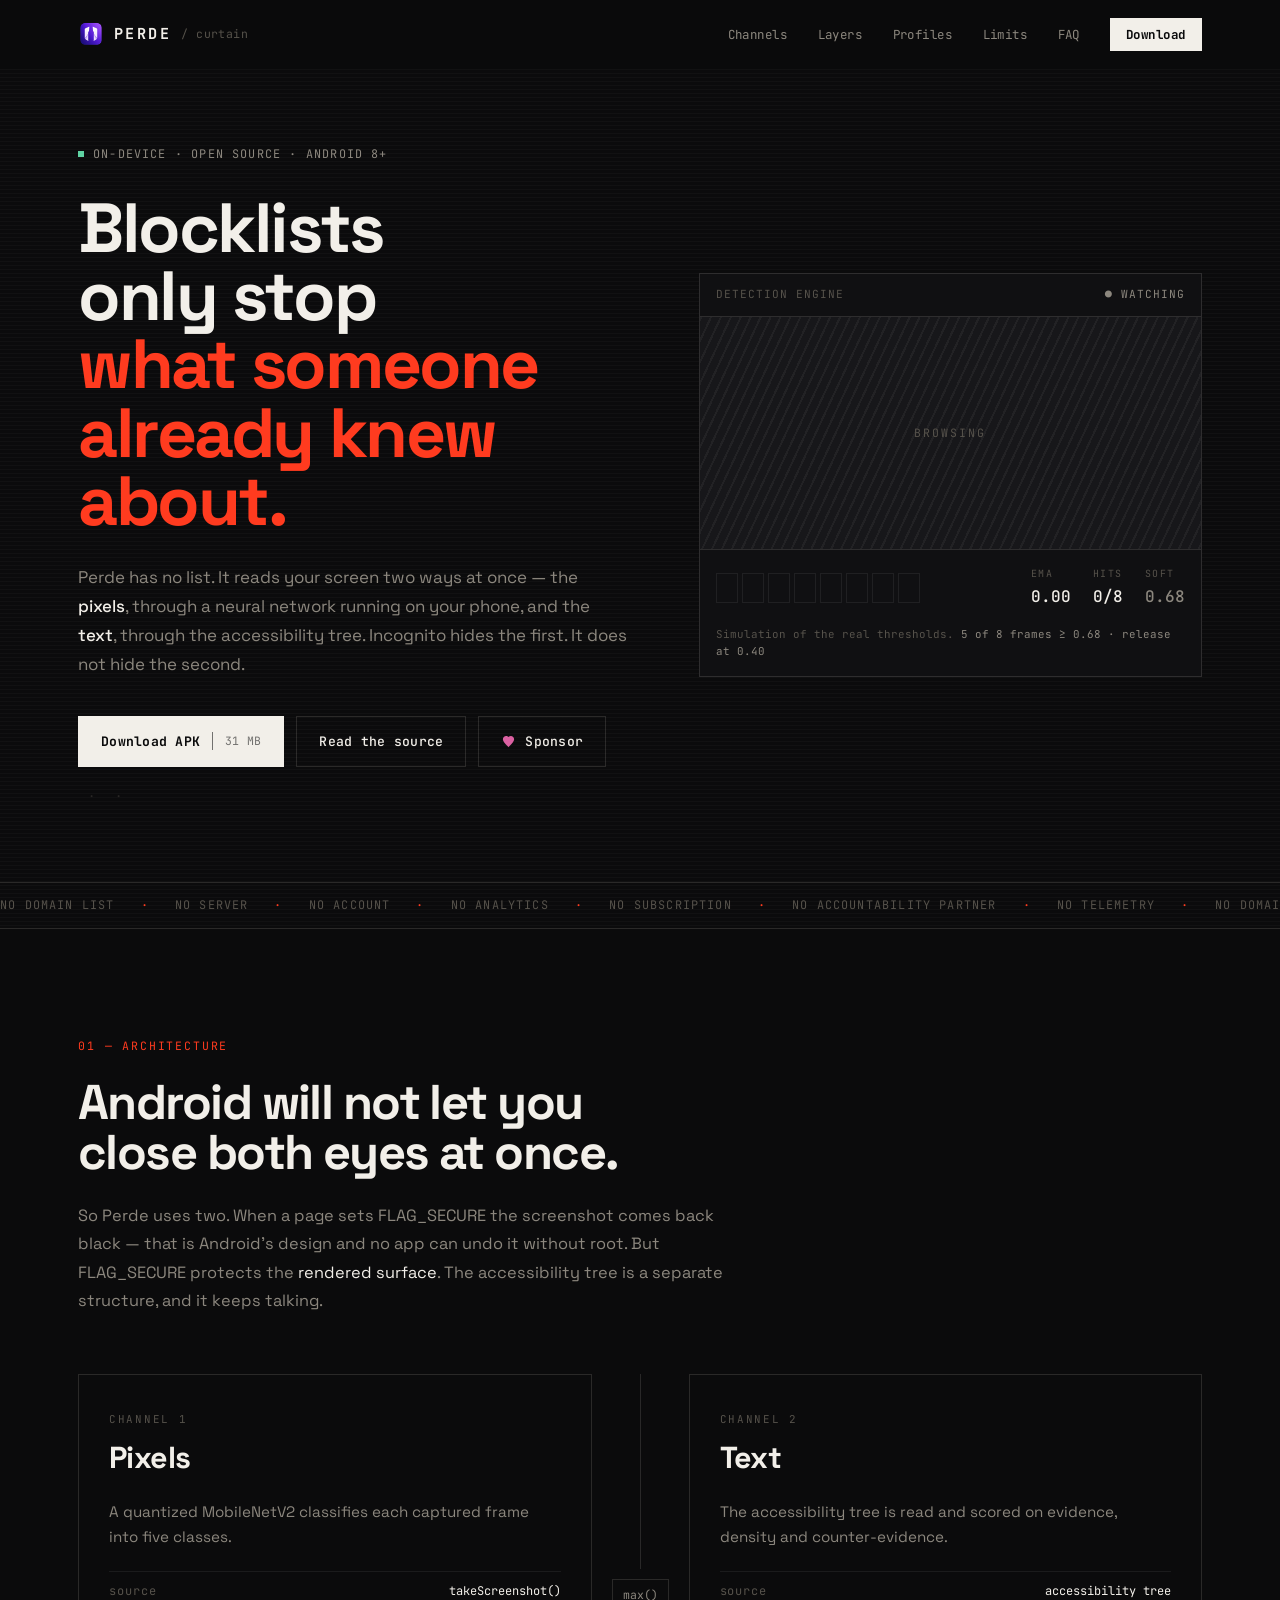
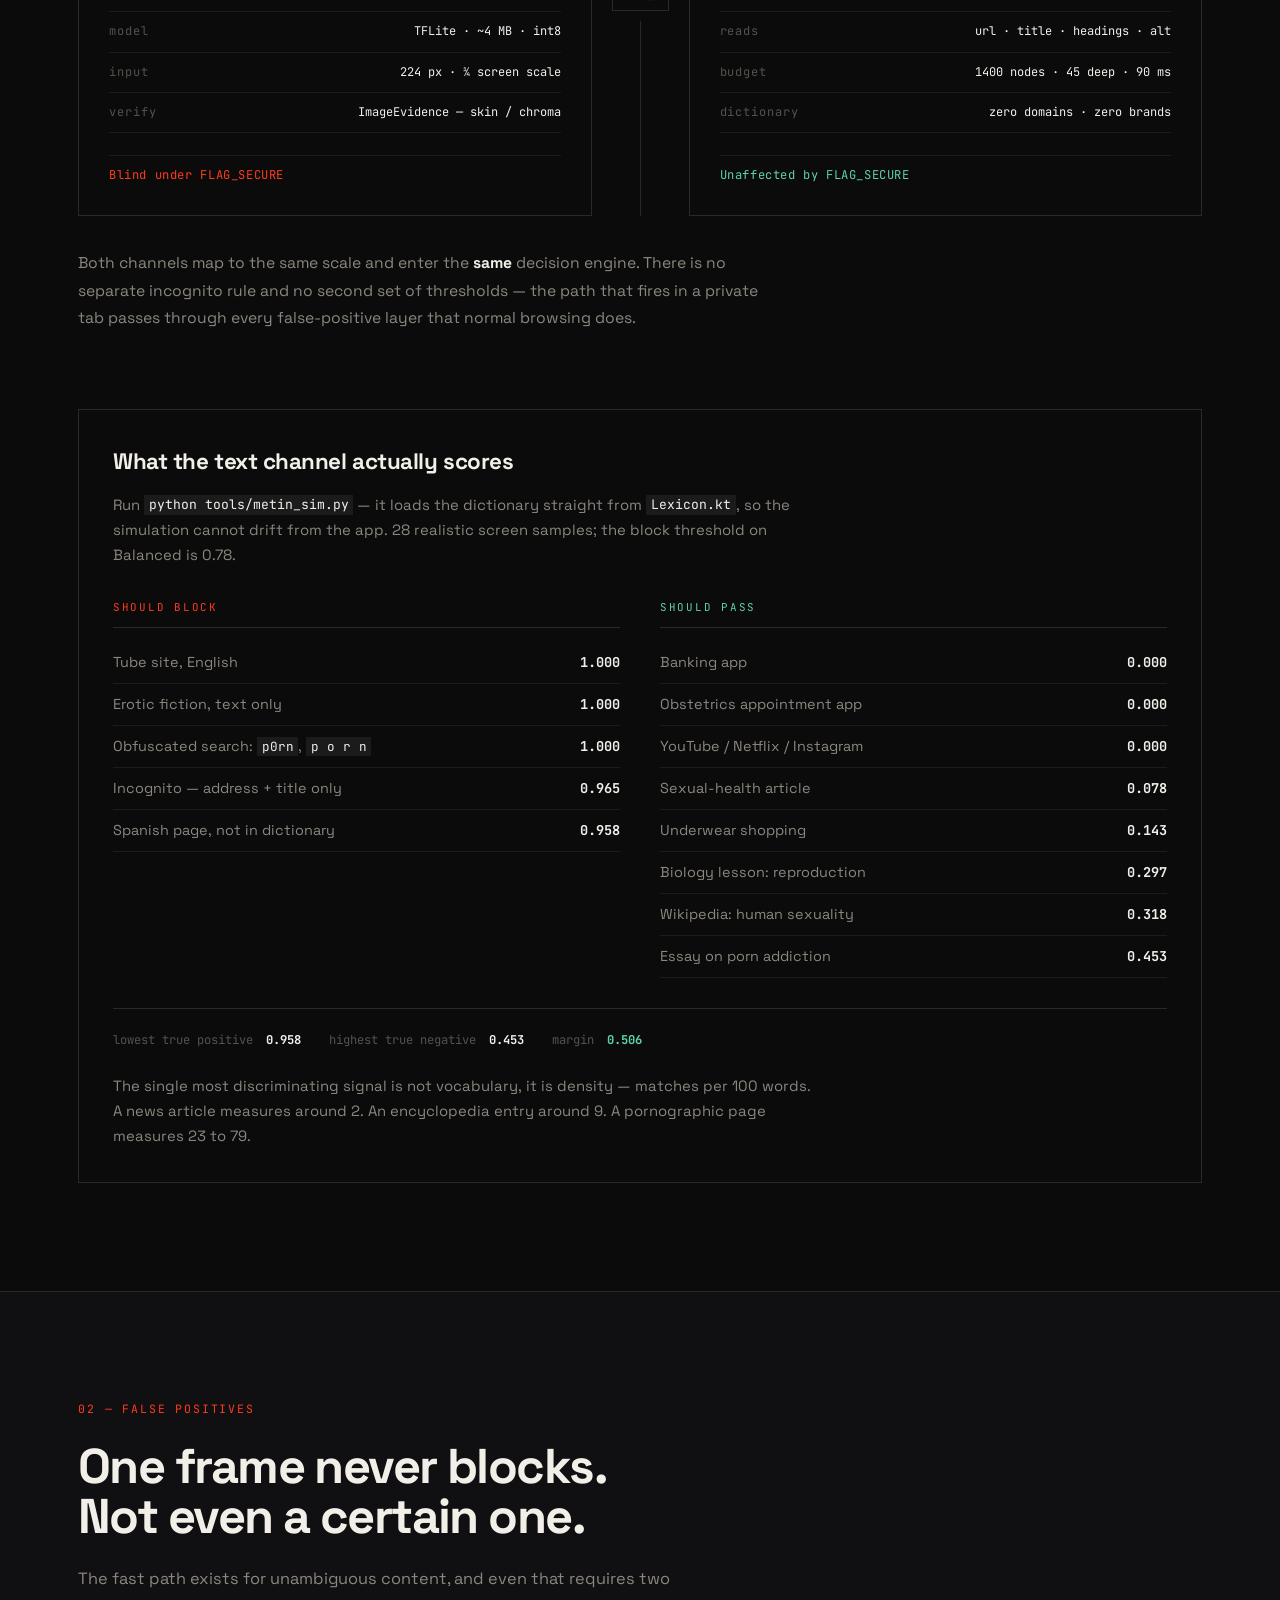
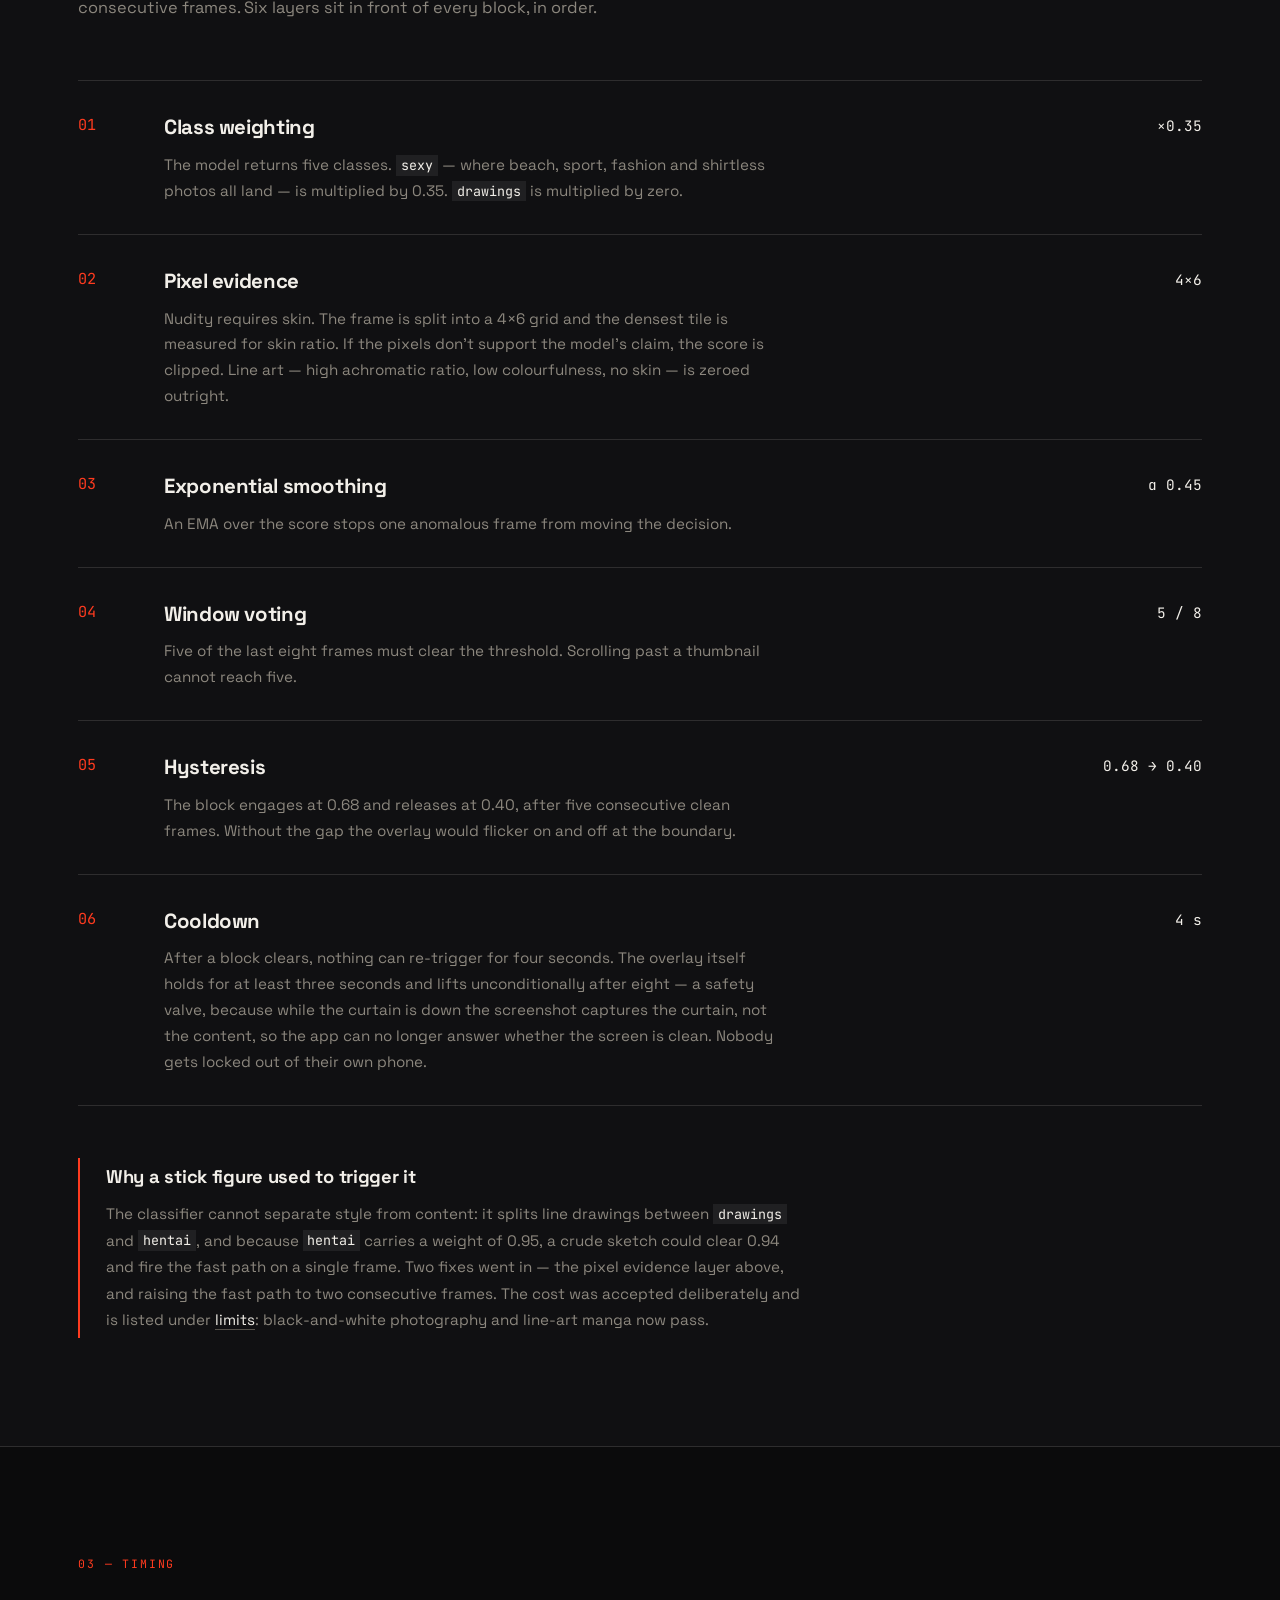
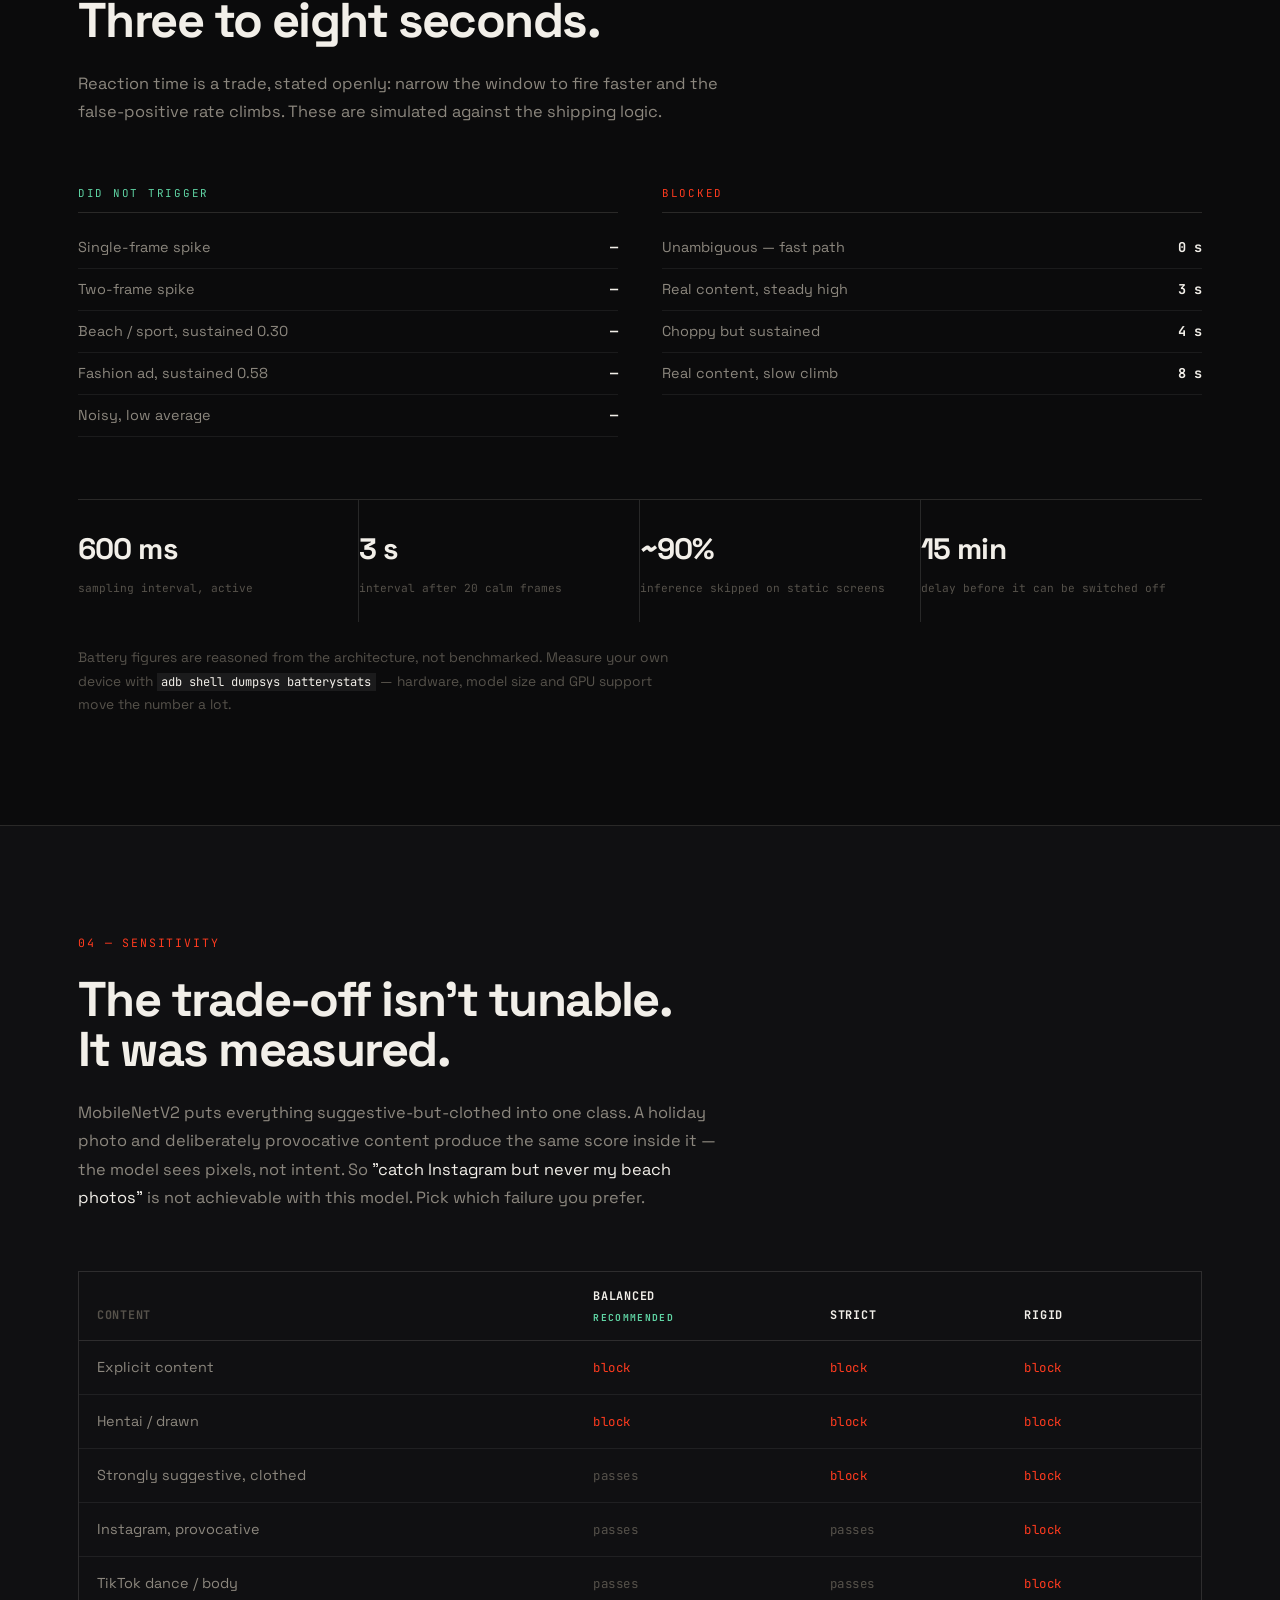
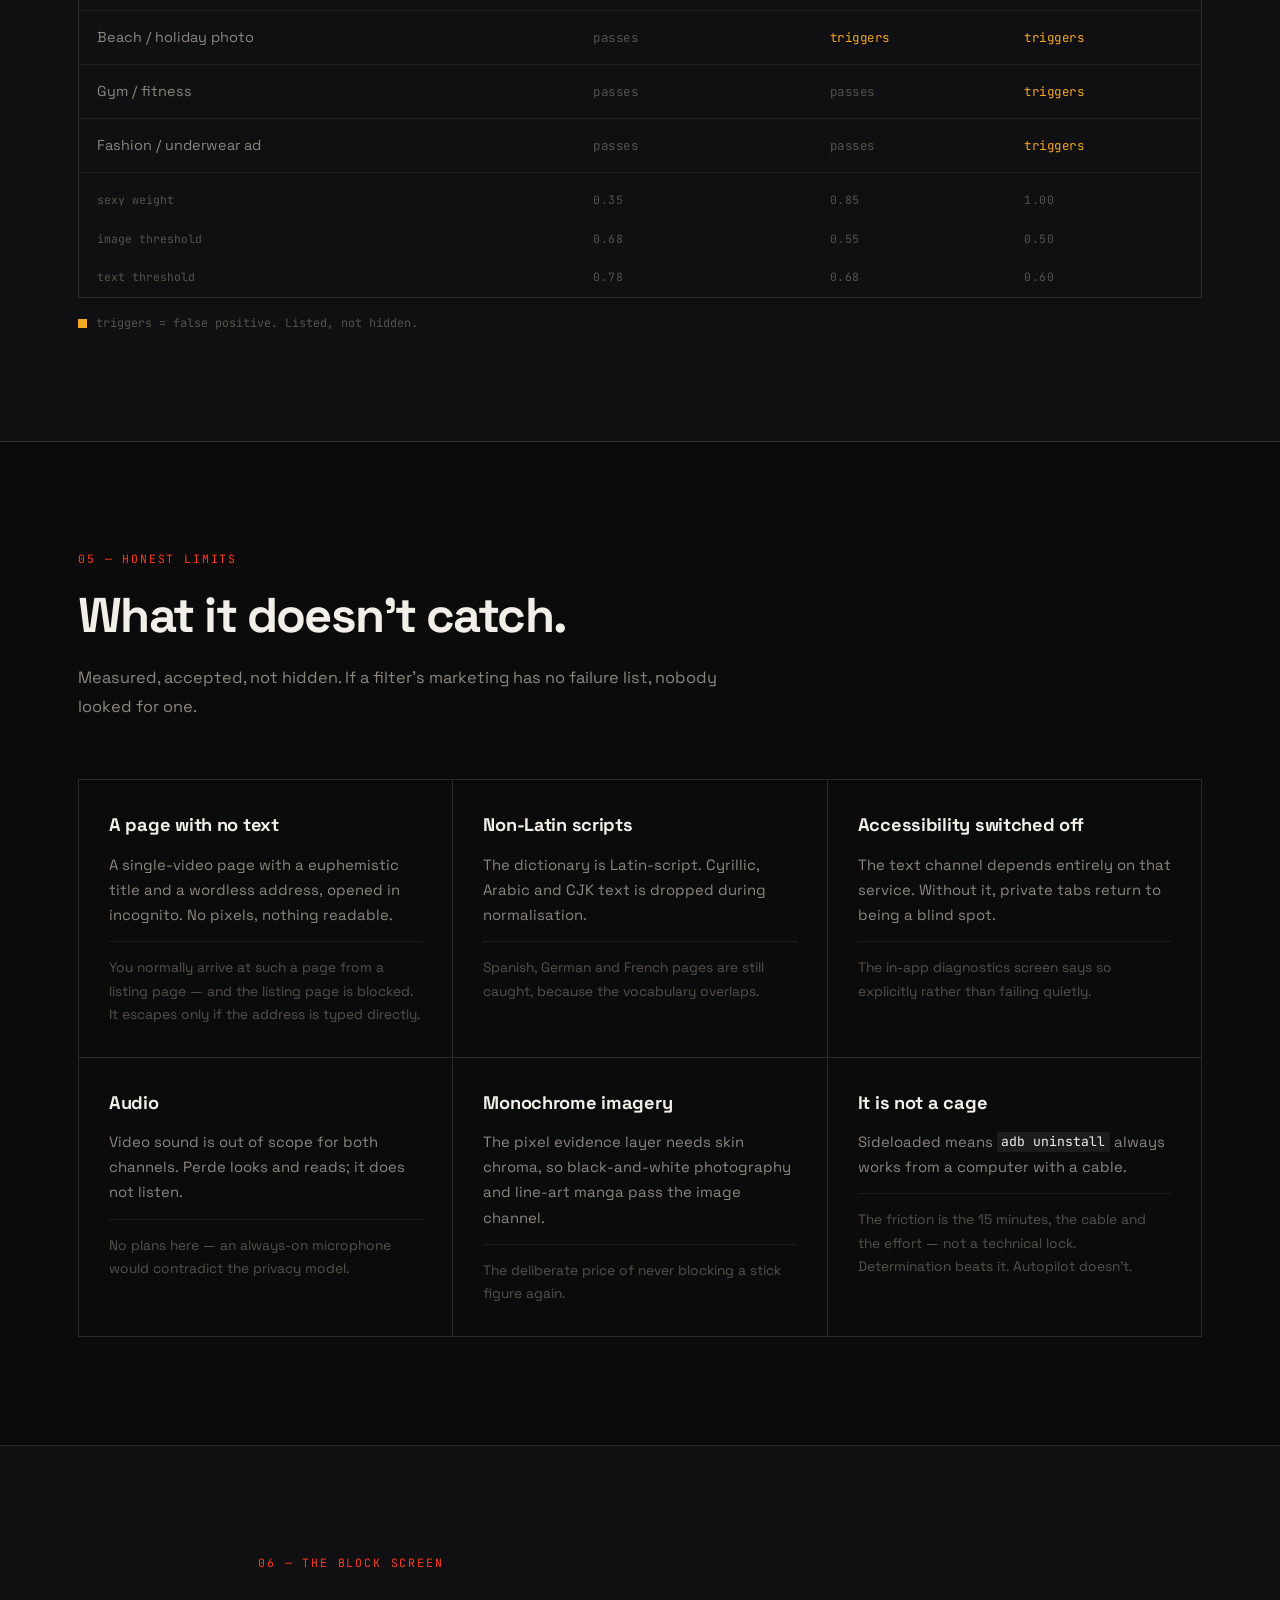
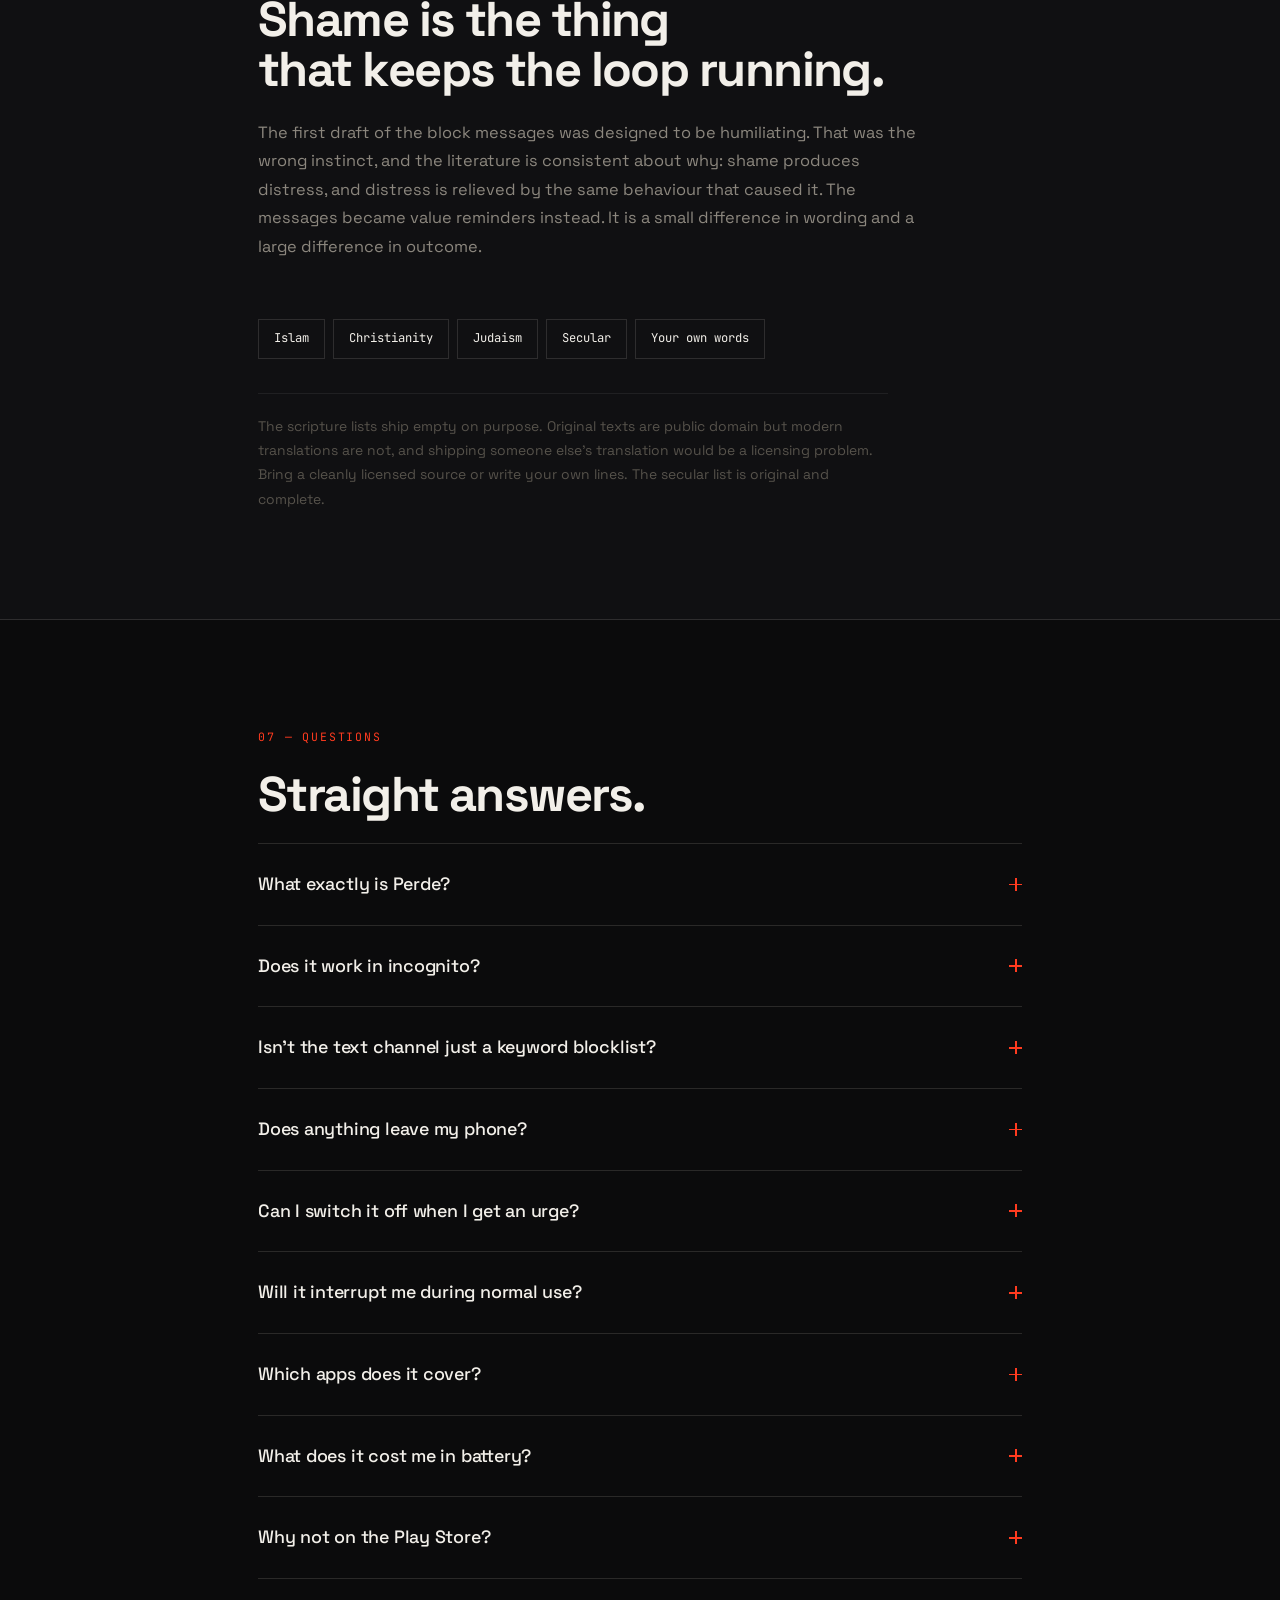
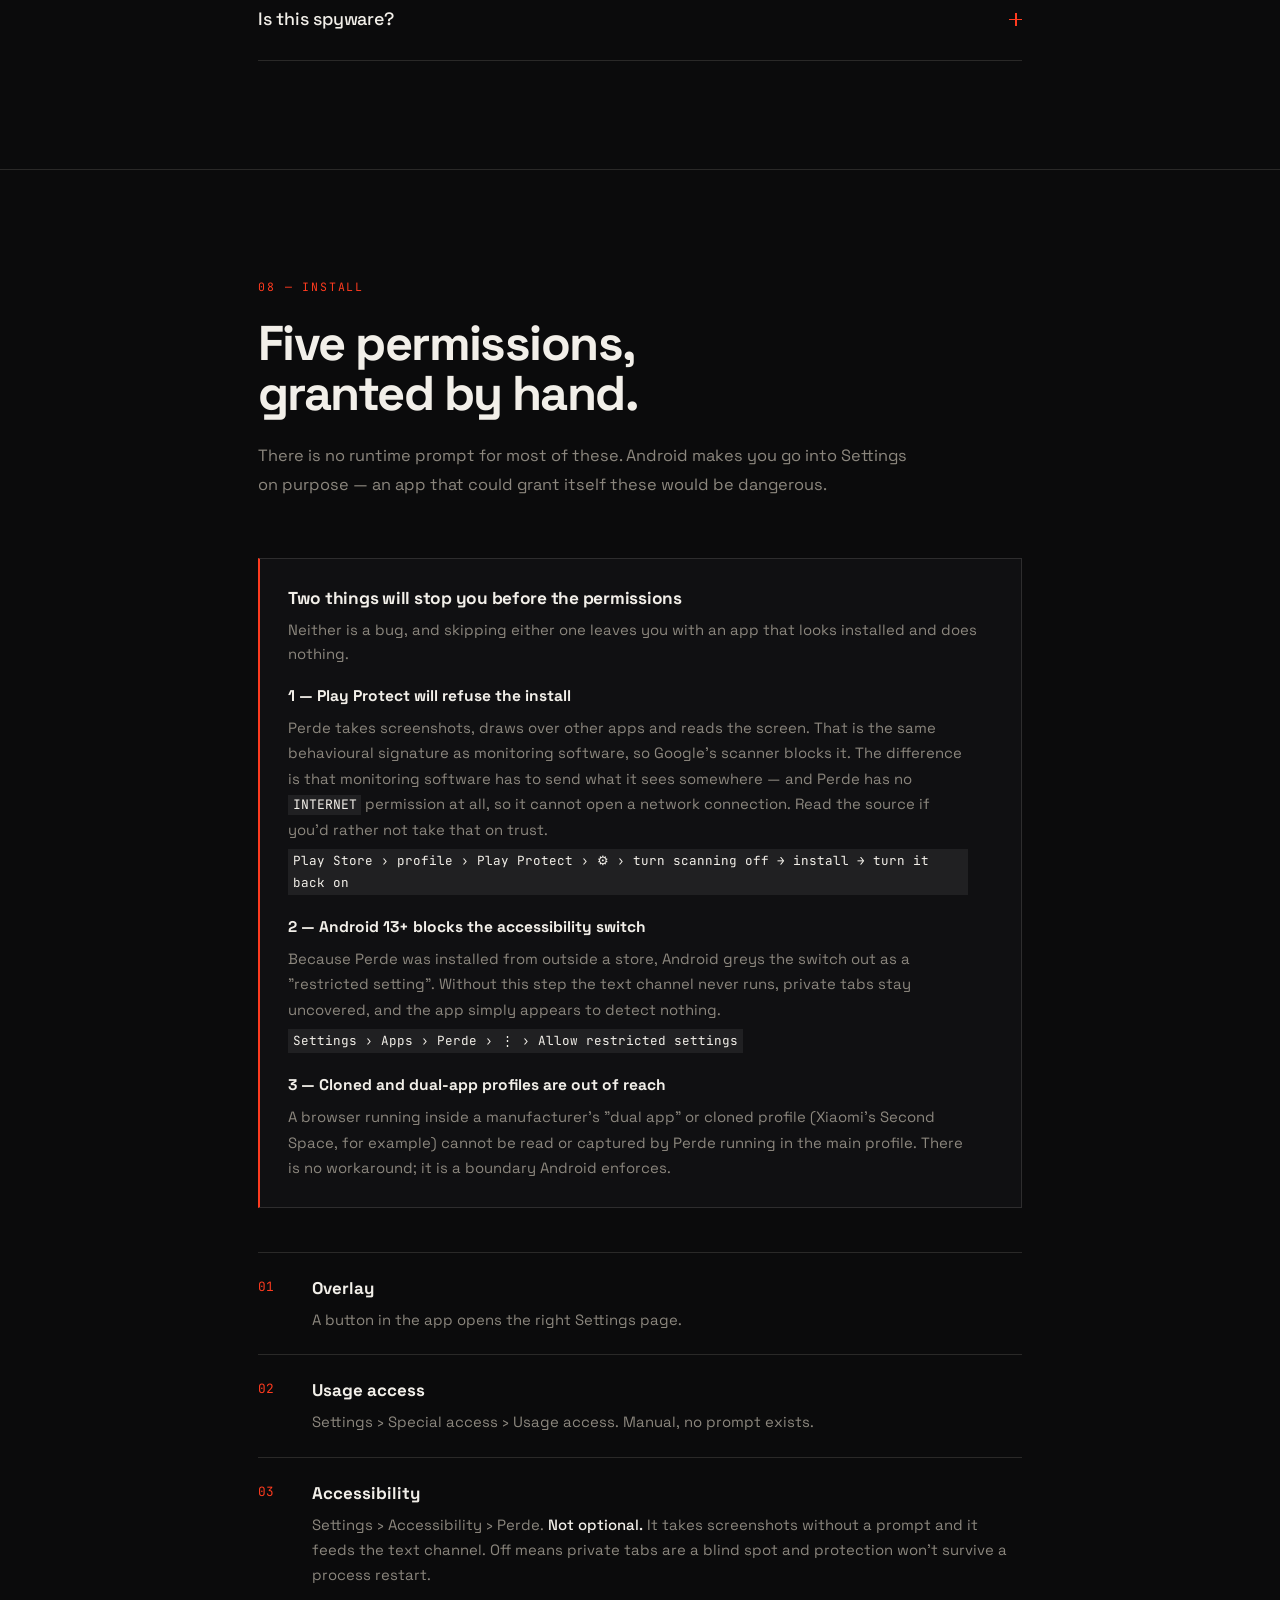
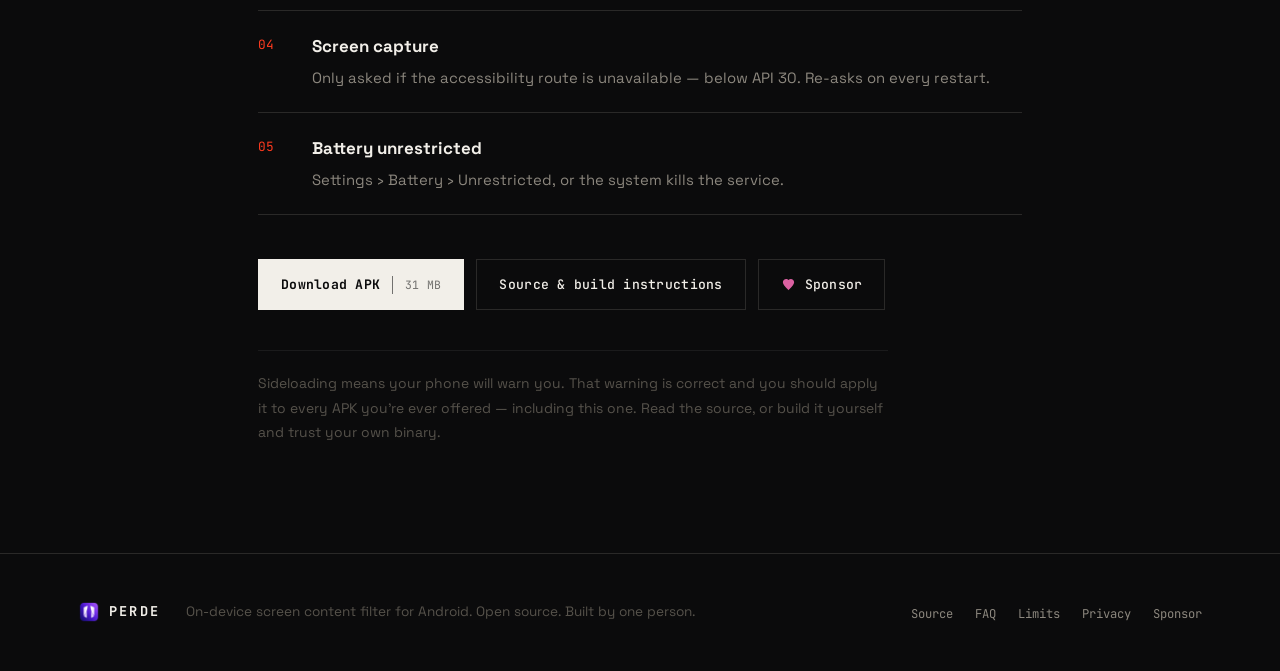
==== commit e5b1ef17: "Kurulum bolumune uc duvari ekle Site bes izni sayiyordu ama o izinlere GELMEDEN once duran uc engeld" ====
--- a/index.html
+++ b/index.html
@@ -743,6 +743,38 @@
       purpose — an app that could grant itself these would be dangerous.
     </p>
 
+    <div class="walls">
+      <h3>Two things will stop you before the permissions</h3>
+      <p>Neither is a bug, and skipping either one leaves you with an app that looks installed and does nothing.</p>
+
+      <dl>
+        <dt>1 — Play Protect will refuse the install</dt>
+        <dd>
+          Perde takes screenshots, draws over other apps and reads the screen. That is the same
+          behavioural signature as monitoring software, so Google's scanner blocks it. The
+          difference is that monitoring software has to send what it sees somewhere — and Perde
+          has no <code>INTERNET</code> permission at all, so it cannot open a network connection.
+          Read the source if you'd rather not take that on trust.
+          <span class="path">Play Store › profile › Play Protect › ⚙ › turn scanning off → install → turn it back on</span>
+        </dd>
+
+        <dt>2 — Android 13+ blocks the accessibility switch</dt>
+        <dd>
+          Because Perde was installed from outside a store, Android greys the switch out as a
+          "restricted setting". Without this step the text channel never runs, private tabs stay
+          uncovered, and the app simply appears to detect nothing.
+          <span class="path">Settings › Apps › Perde › ⋮ › Allow restricted settings</span>
+        </dd>
+
+        <dt>3 — Cloned and dual-app profiles are out of reach</dt>
+        <dd>
+          A browser running inside a manufacturer's "dual app" or cloned profile (Xiaomi's Second
+          Space, for example) cannot be read or captured by Perde running in the main profile.
+          There is no workaround; it is a boundary Android enforces.
+        </dd>
+      </dl>
+    </div>
+
     <ol class="steps">
       <li><b>Overlay</b><span>A button in the app opens the right Settings page.</span></li>
       <li><b>Usage access</b><span>Settings › Special access › Usage access. Manual, no prompt exists.</span></li>
--- a/styles.css
+++ b/styles.css
@@ -430,6 +430,26 @@
 .note p { color: var(--dim); font-size: 0.95rem; line-height: 1.75; max-width: 70ch; }
 .note a { color: var(--bone); border-bottom: 1px solid var(--faint); }
 .note a:hover { color: var(--signal); border-color: var(--signal); }
+
+/* ---------- Kurulum duvarlari ----------
+   Izinlerden ONCE gelen engeller. Sayfada bilerek dikkat cekiyor:
+   bunlar anlatilmadigi icin kullanicilar uygulamayi calismaz halde
+   kurup "bozuk" sanip birakiyordu. */
+.walls {
+  border: 1px solid var(--line); border-left: 2px solid var(--signal);
+  background: var(--ink-2); padding: 26px 28px; margin-bottom: 44px;
+}
+.walls h3 { font-size: 1.08rem; font-weight: 700; margin-bottom: 6px; letter-spacing: -0.015em; }
+.walls > p { color: var(--dim); font-size: 0.93rem; margin-bottom: 18px; }
+.walls dt { font-weight: 700; font-size: 0.97rem; margin-top: 20px; }
+.walls dt:first-of-type { margin-top: 0; }
+.walls dd { color: var(--dim); font-size: 0.93rem; line-height: 1.72; margin: 6px 0 0; max-width: 68ch; }
+.walls .path {
+  font-family: var(--mono); font-size: 0.85em; color: var(--bone);
+  background: rgba(242, 239, 233, 0.07); padding: 0.12em 0.4em;
+  display: inline-block; margin-top: 6px;
+}
+@media (max-width: 720px) { .walls { padding: 22px 20px; } }
 
 /* ---------- Timing ---------- */
 .timing { display: grid; grid-template-columns: 1fr 1fr; gap: 44px; margin-bottom: 62px; }
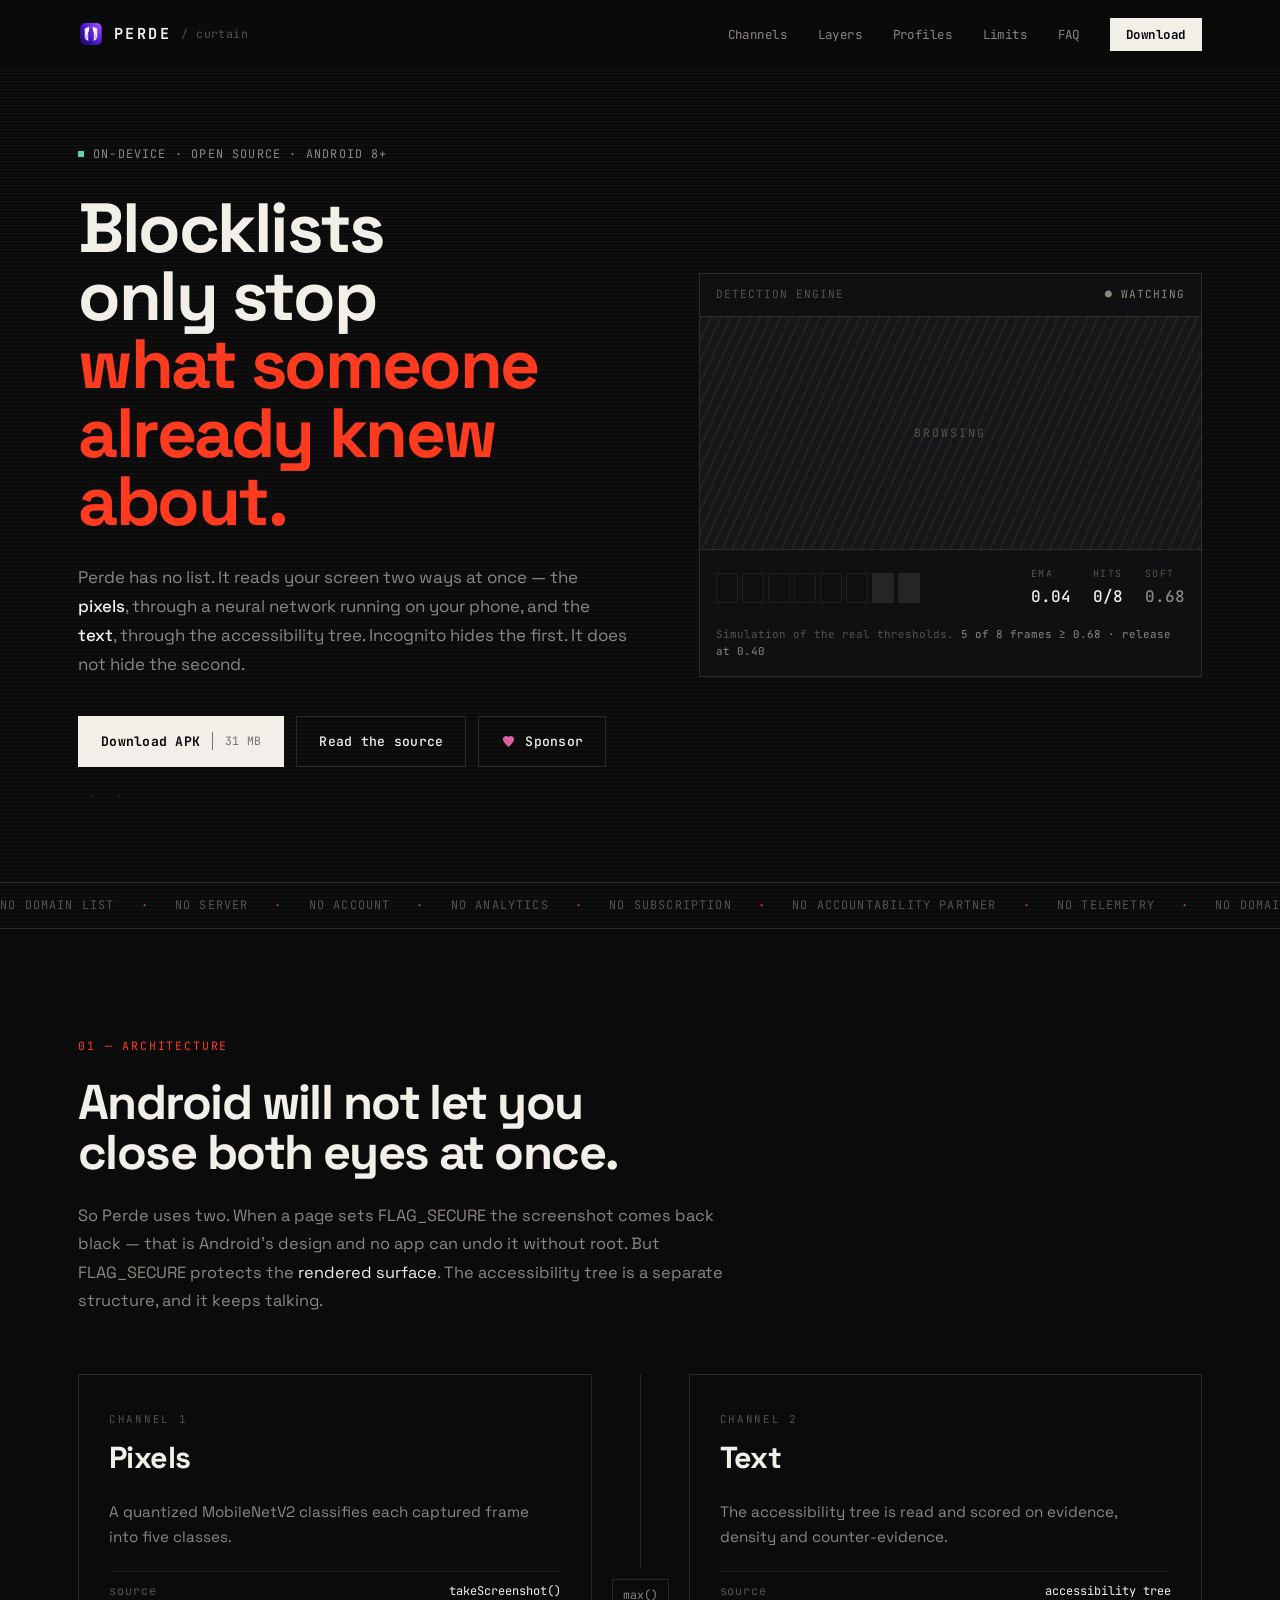
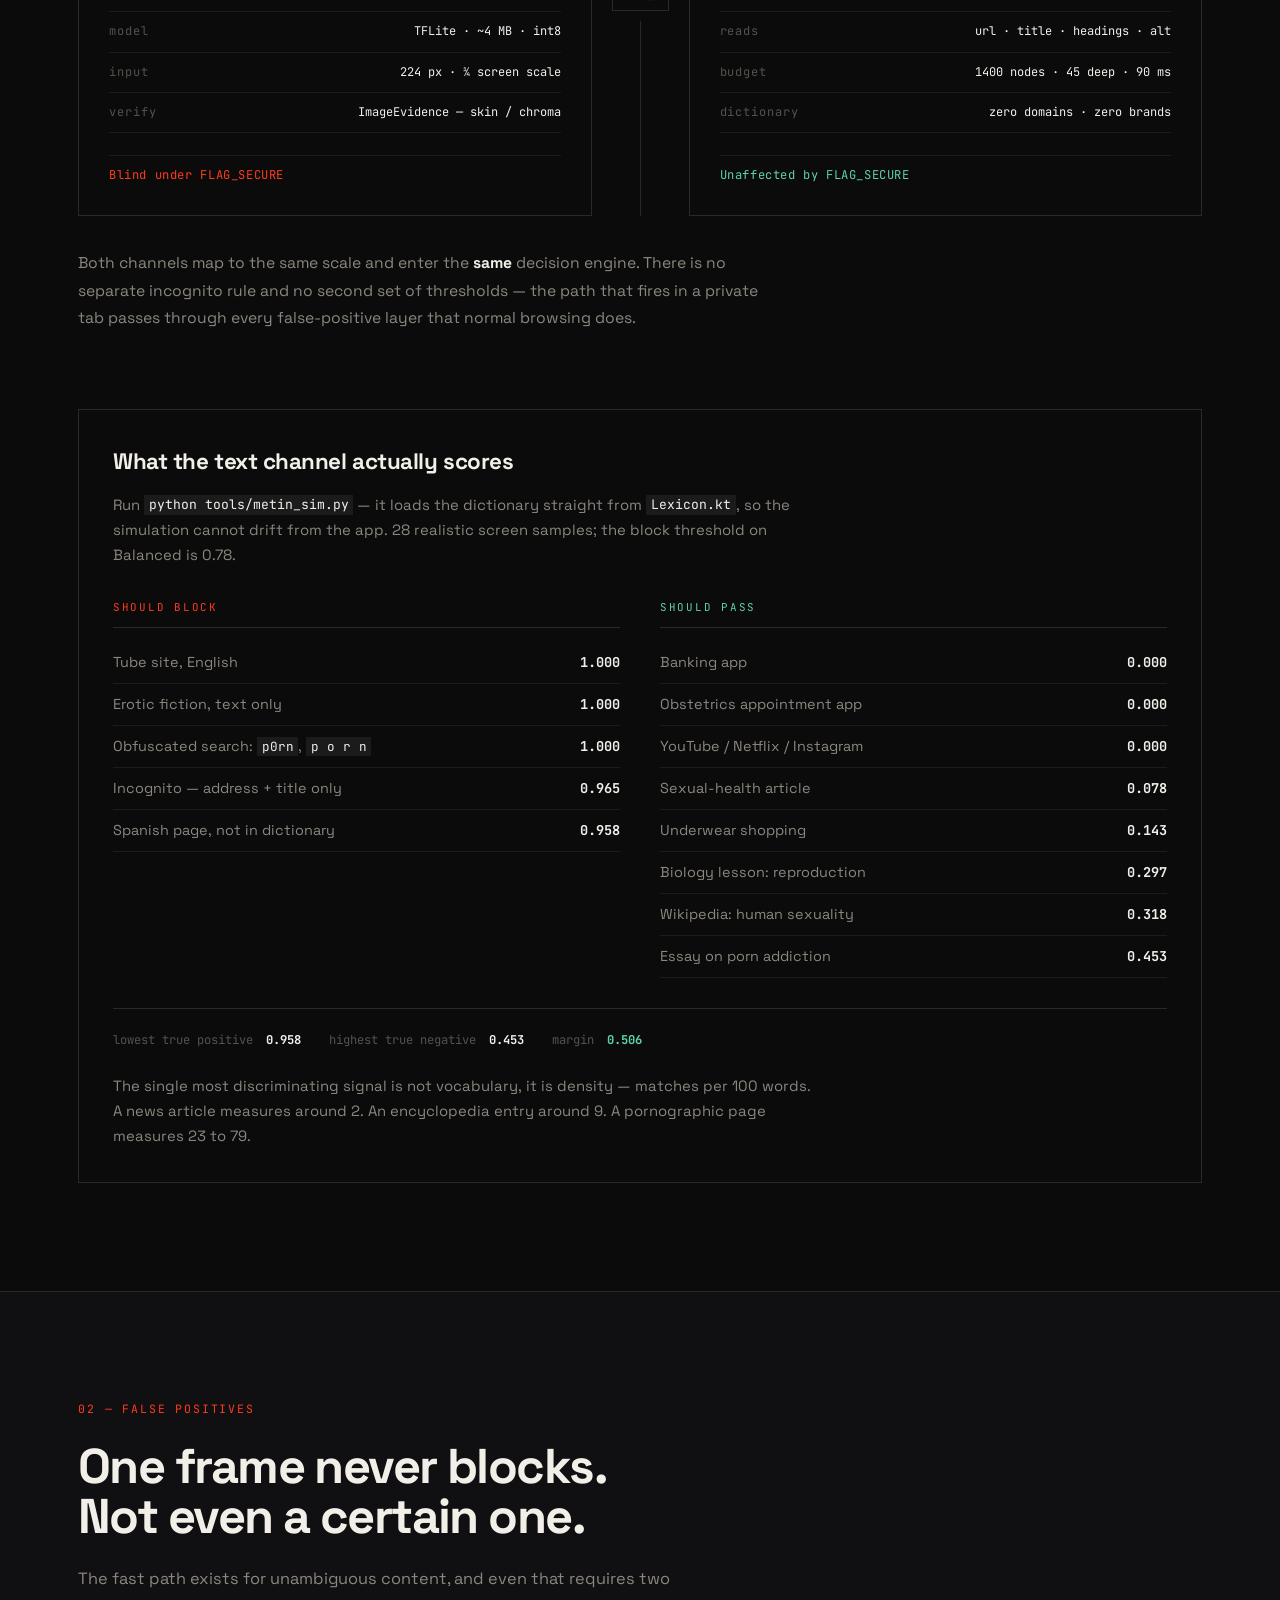
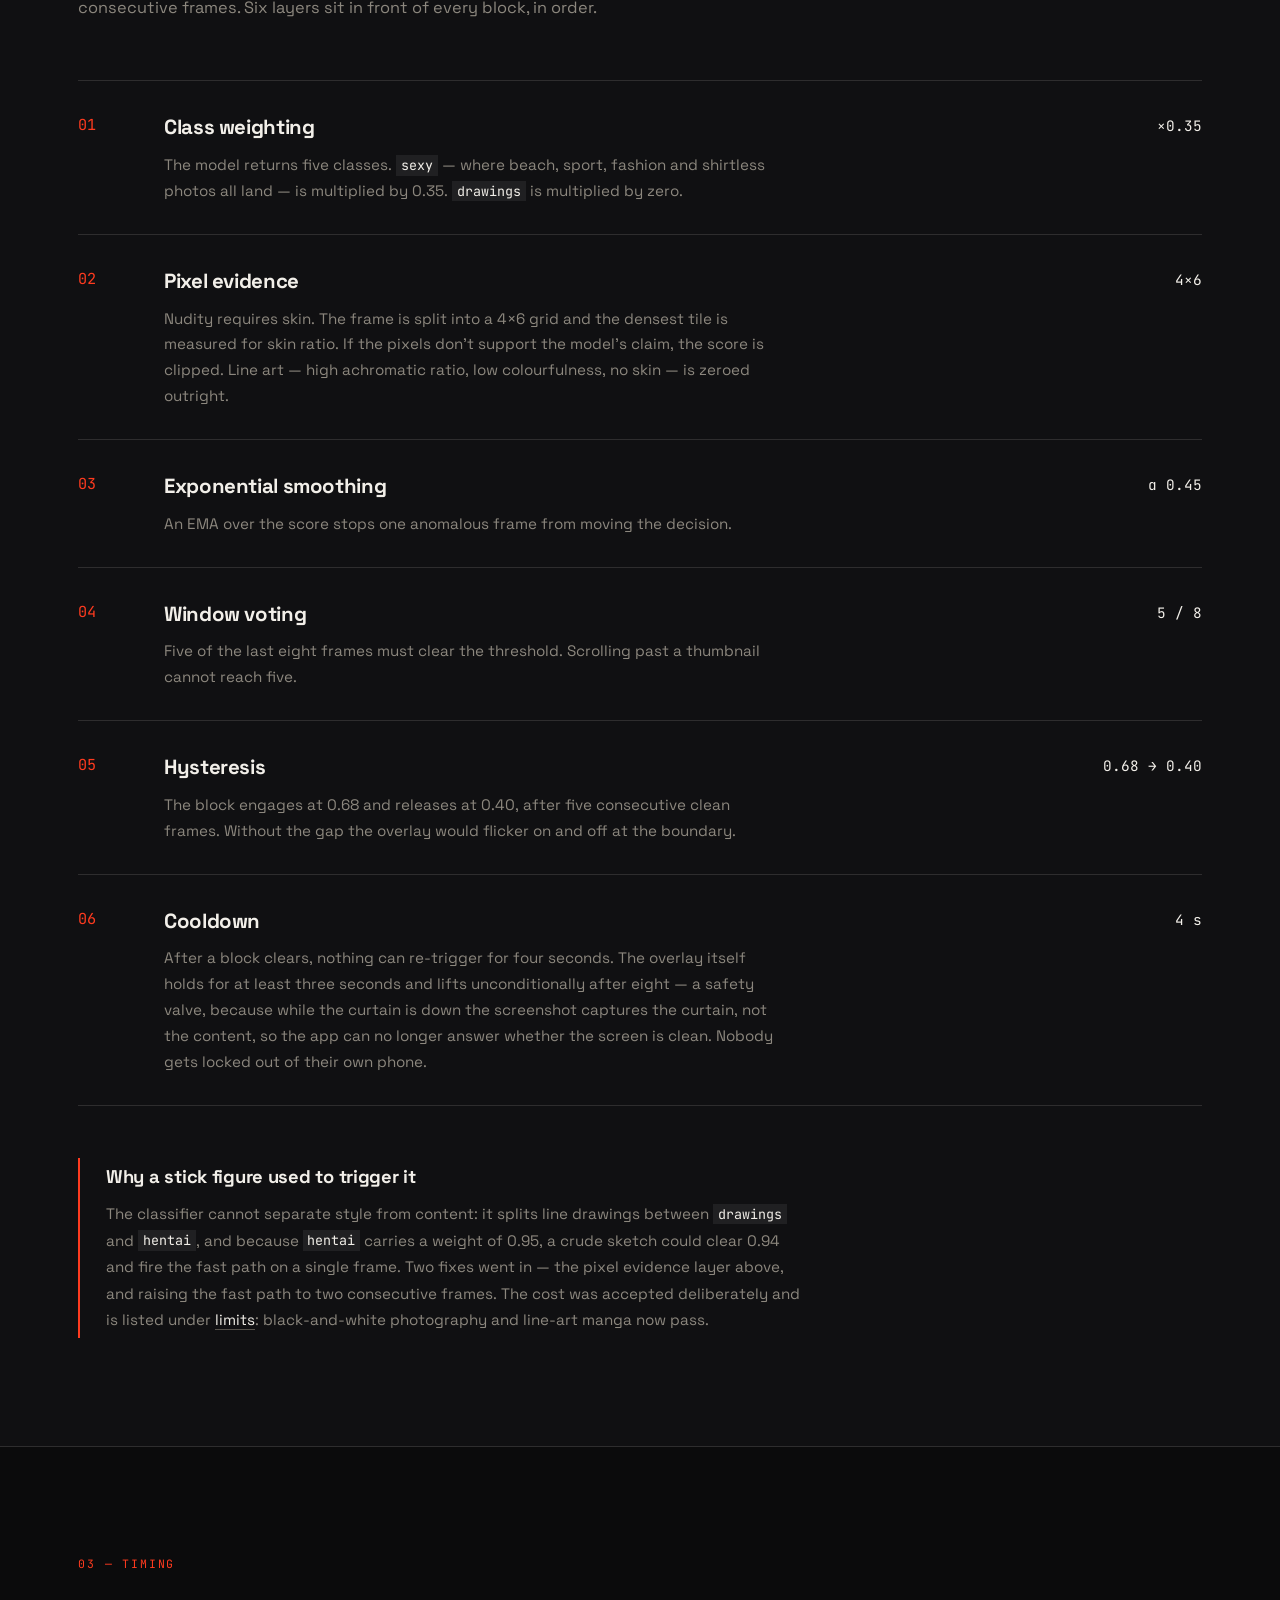
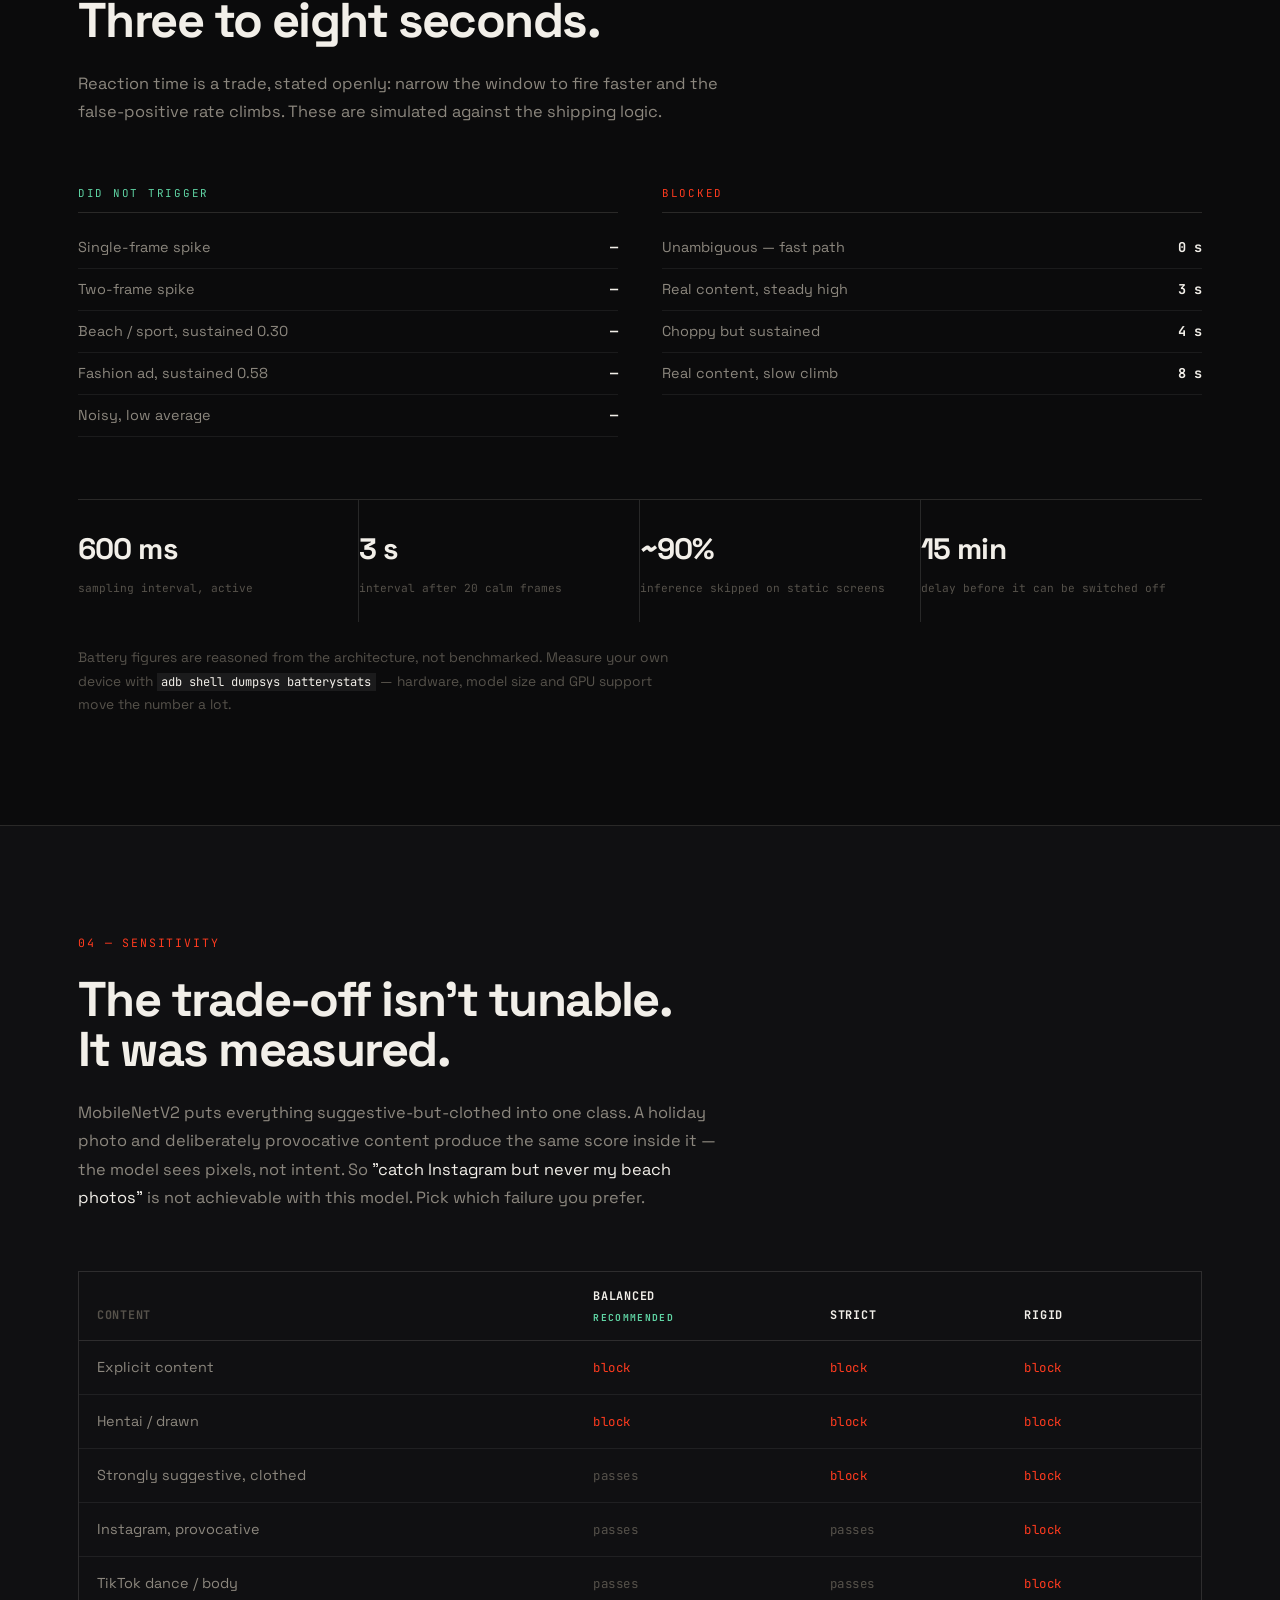
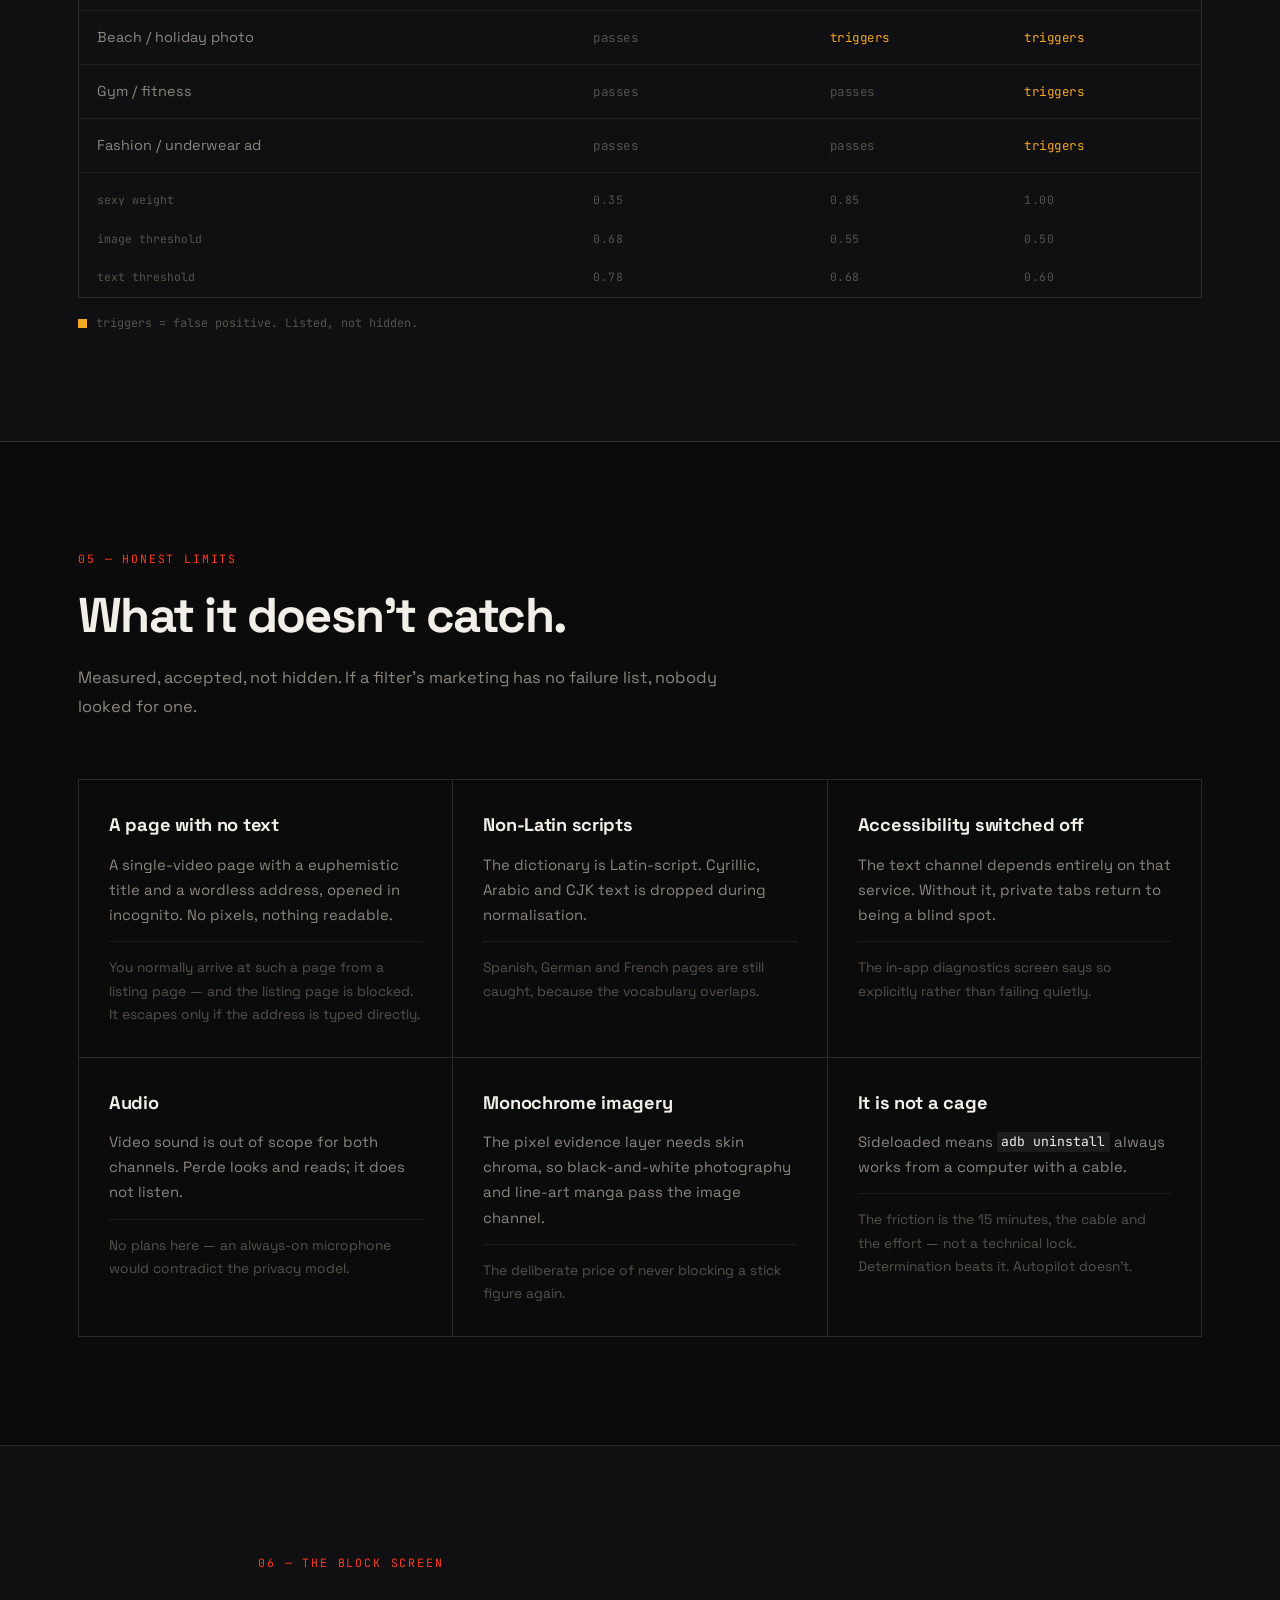
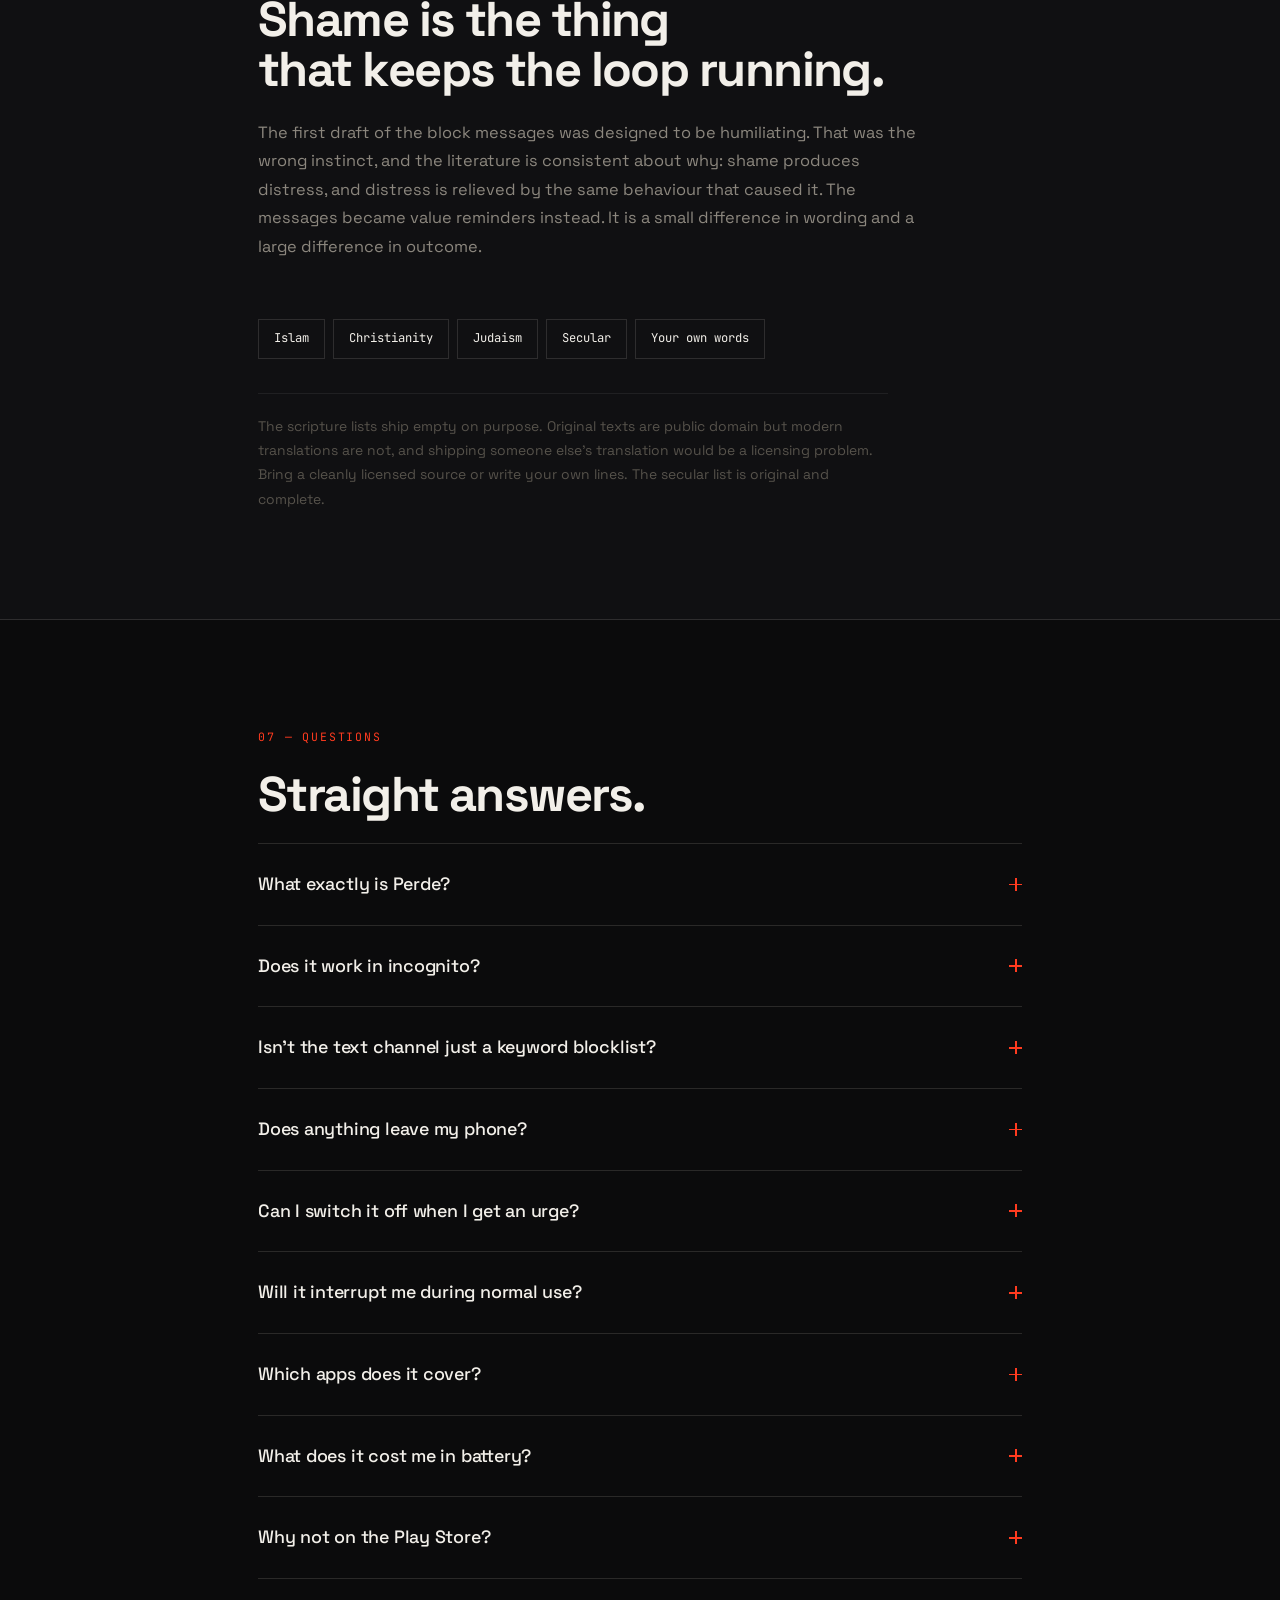
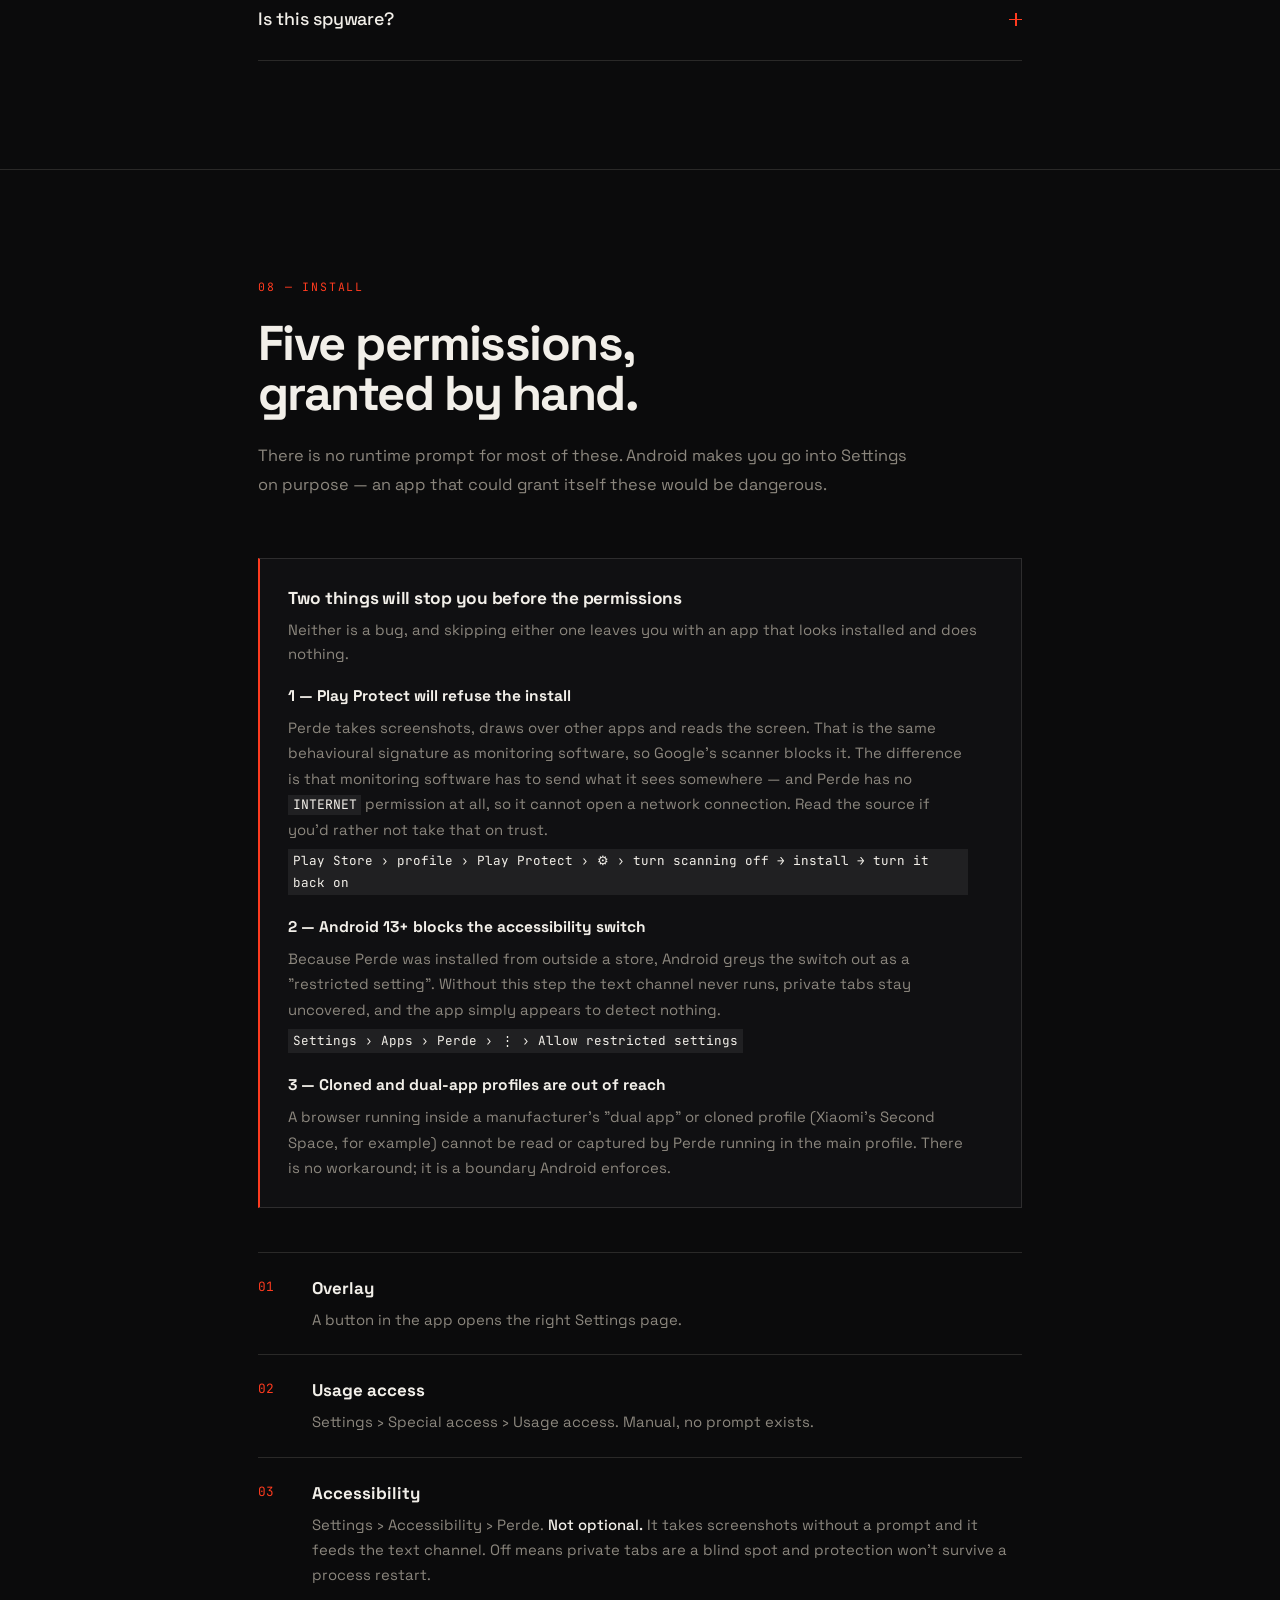
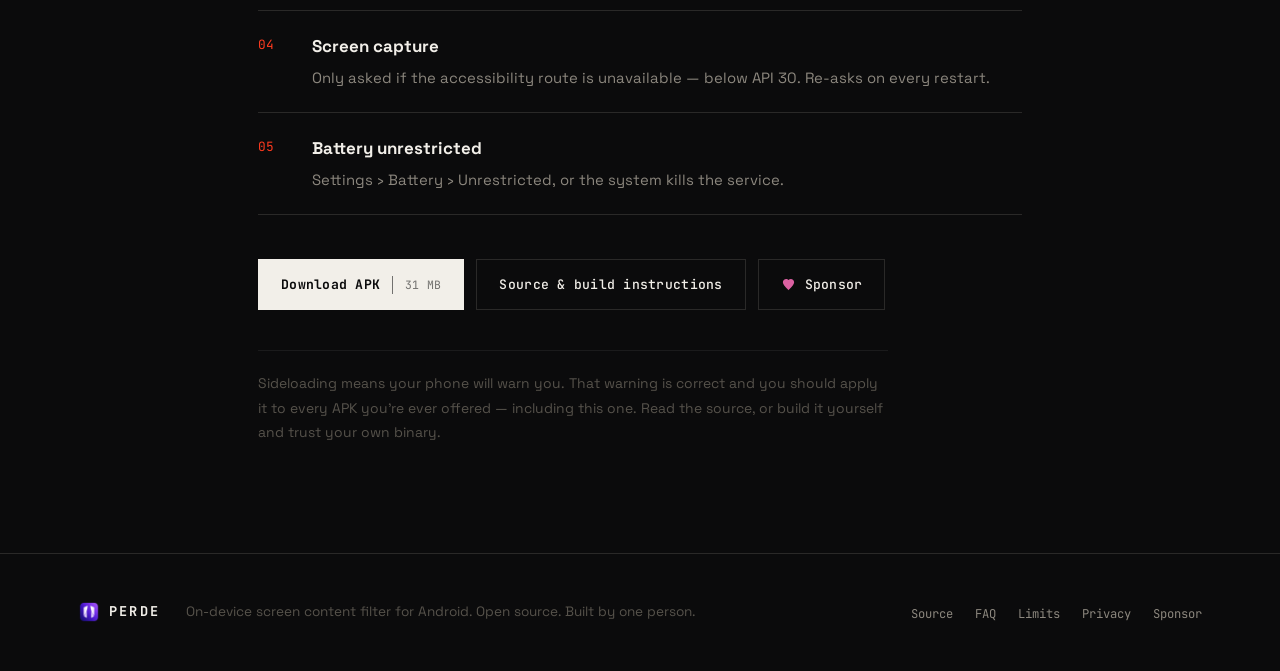
==== commit 0ae66e1e: "Yazar adini crucio4 olarak degistir Uc yerde gercek ad duruyordu: meta author etiketi, JSON-LD yapis" ====
--- a/index.html
+++ b/index.html
@@ -9,7 +9,7 @@
   <title>Perde — On-Device Screen Content Filter for Android</title>
   <meta name="description" content="Perde reads your Android screen two ways — pixels through an on-device neural network, and text through the accessibility tree. No domain blocklist. It works in incognito, on Reddit, in Telegram, on sites nobody has ever heard of. Nothing leaves the device. Open source.">
   <meta name="keywords" content="on-device nsfw detection android, porn blocker without blocklist, screen content filter android, porn blocker that works on reddit, incognito porn blocker, nofap app android, open source porn blocker, tflite nsfw classifier, accessibility content filter, quit porn app android">
-  <meta name="author" content="Berke">
+  <meta name="author" content="crucio4">
   <meta name="robots" content="index, follow, max-image-preview:large, max-snippet:-1">
   <link rel="canonical" href="https://crucio4.github.io/perde-web/">
 
@@ -65,7 +65,7 @@
     "dateModified": "2026-07-31",
     "author": {
       "@type": "Person",
-      "name": "Berke",
+      "name": "crucio4",
       "url": "https://github.com/crucio4"
     },
     "url": "https://crucio4.github.io/perde-web/",
